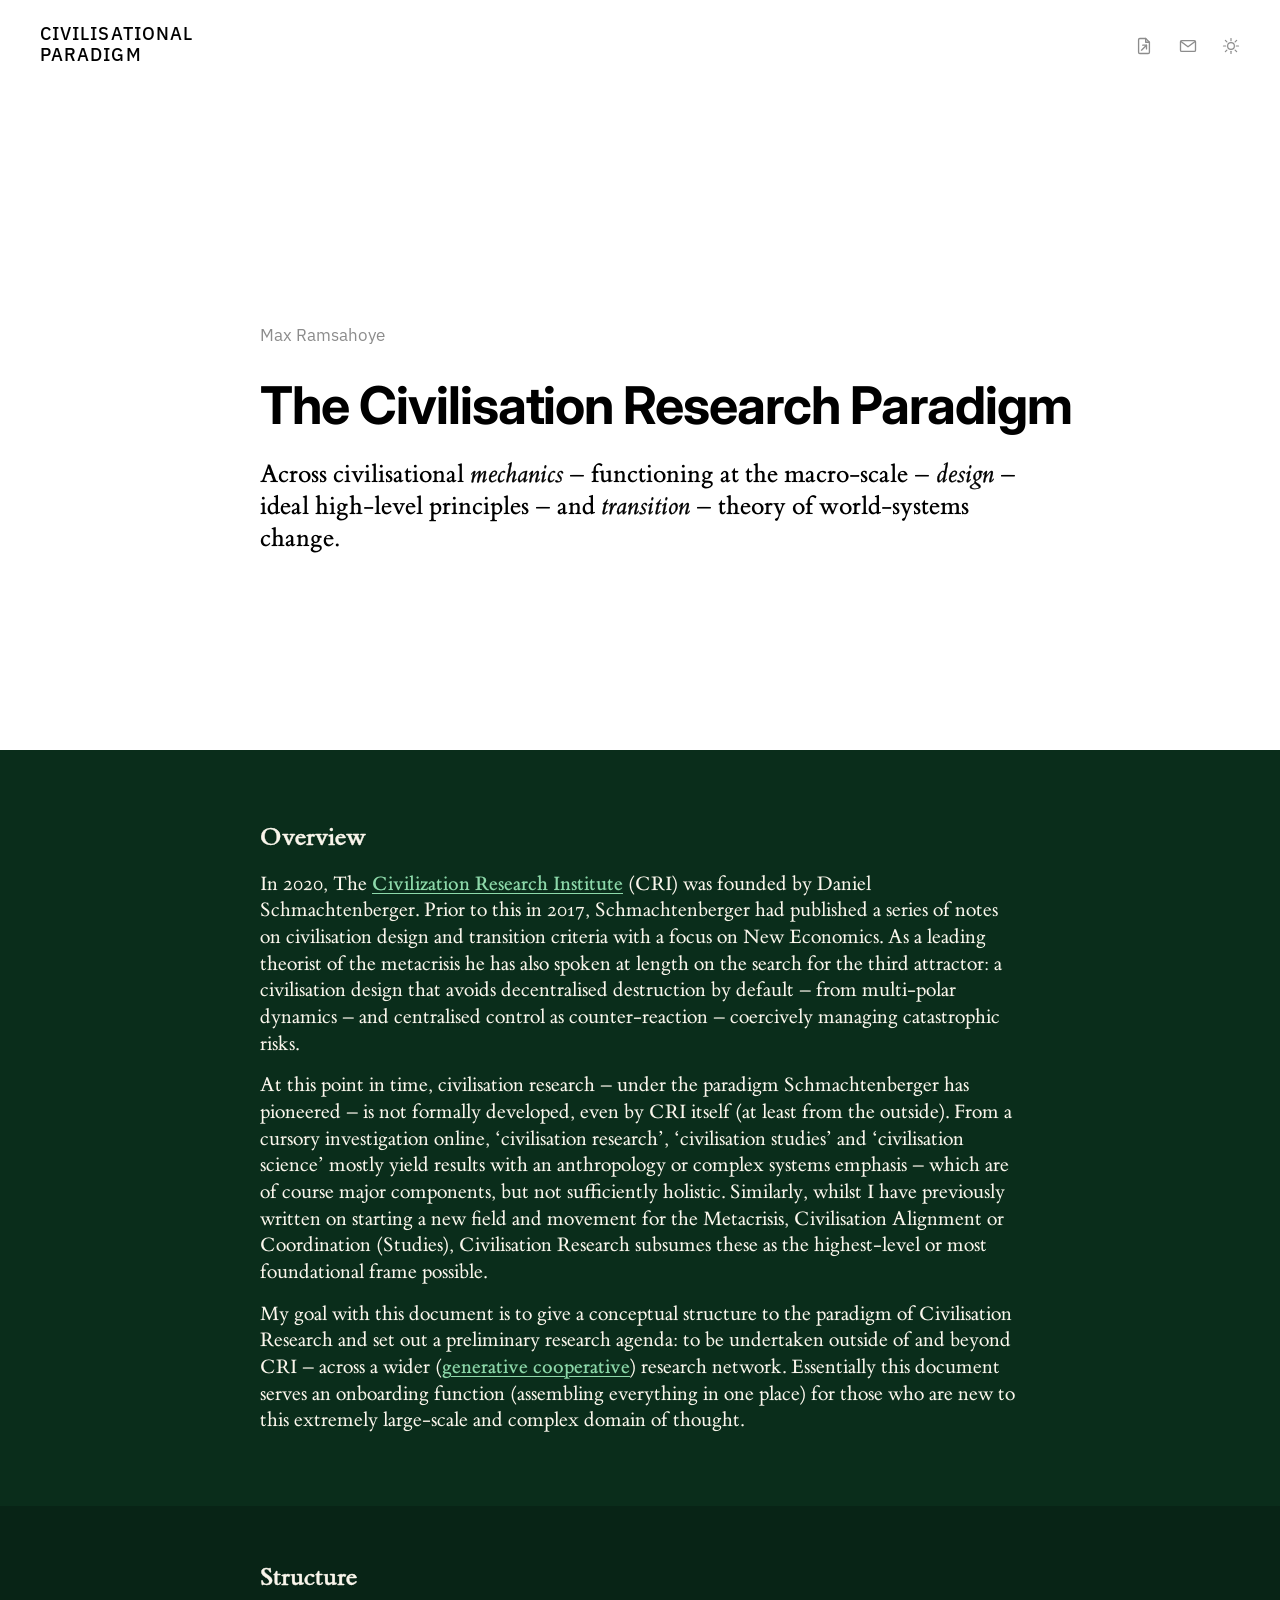
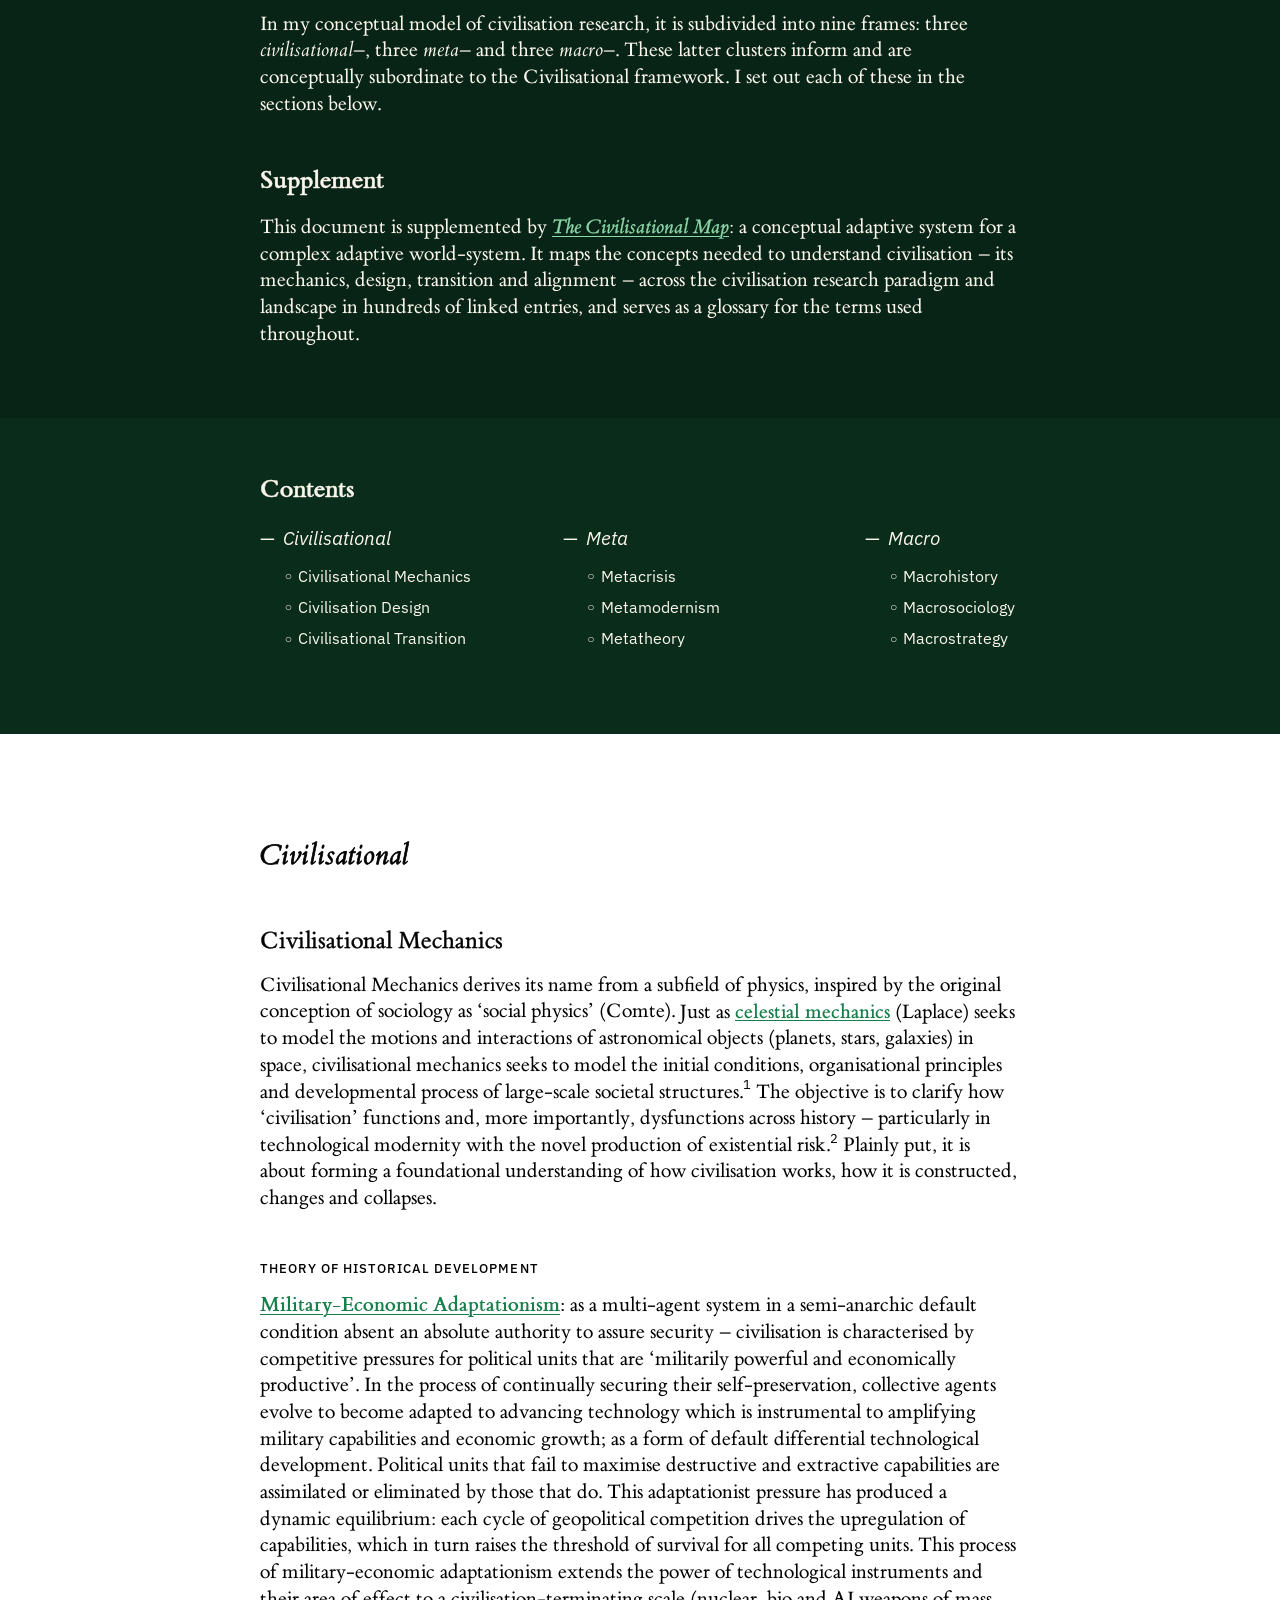
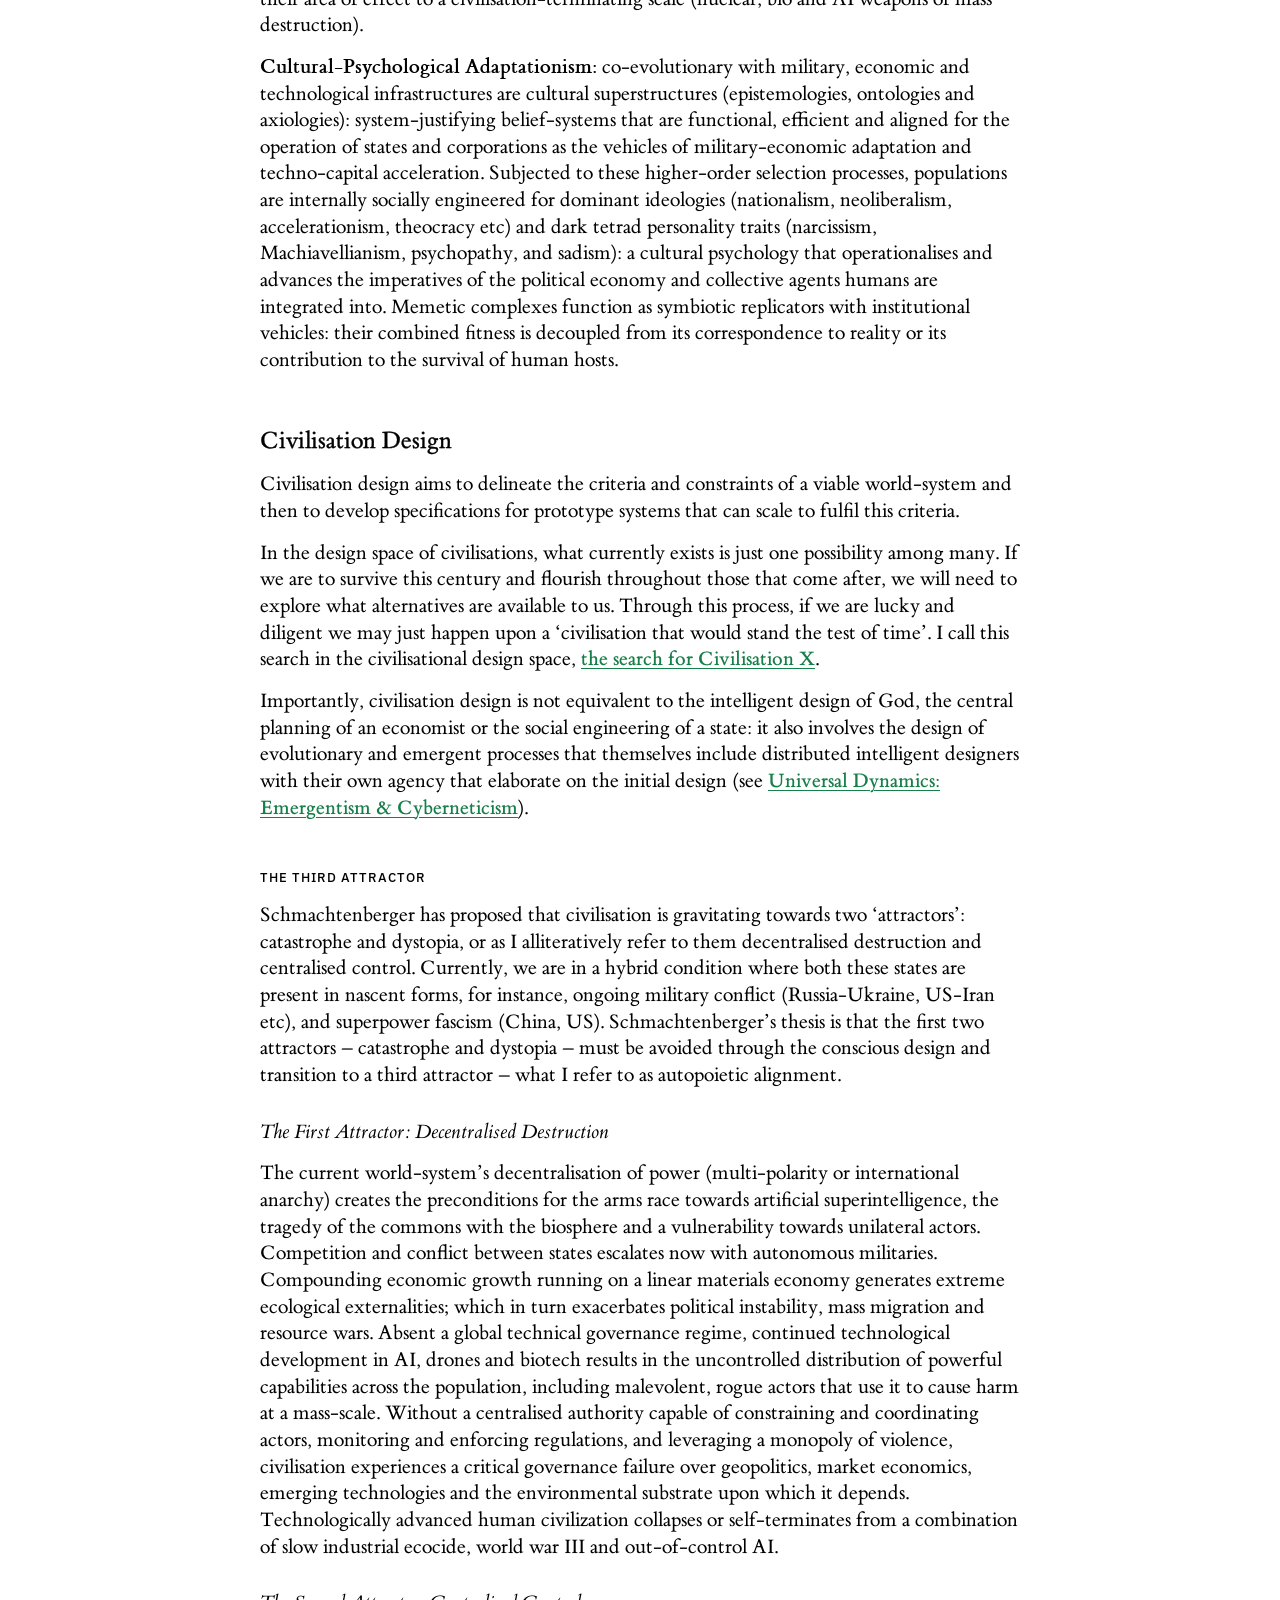
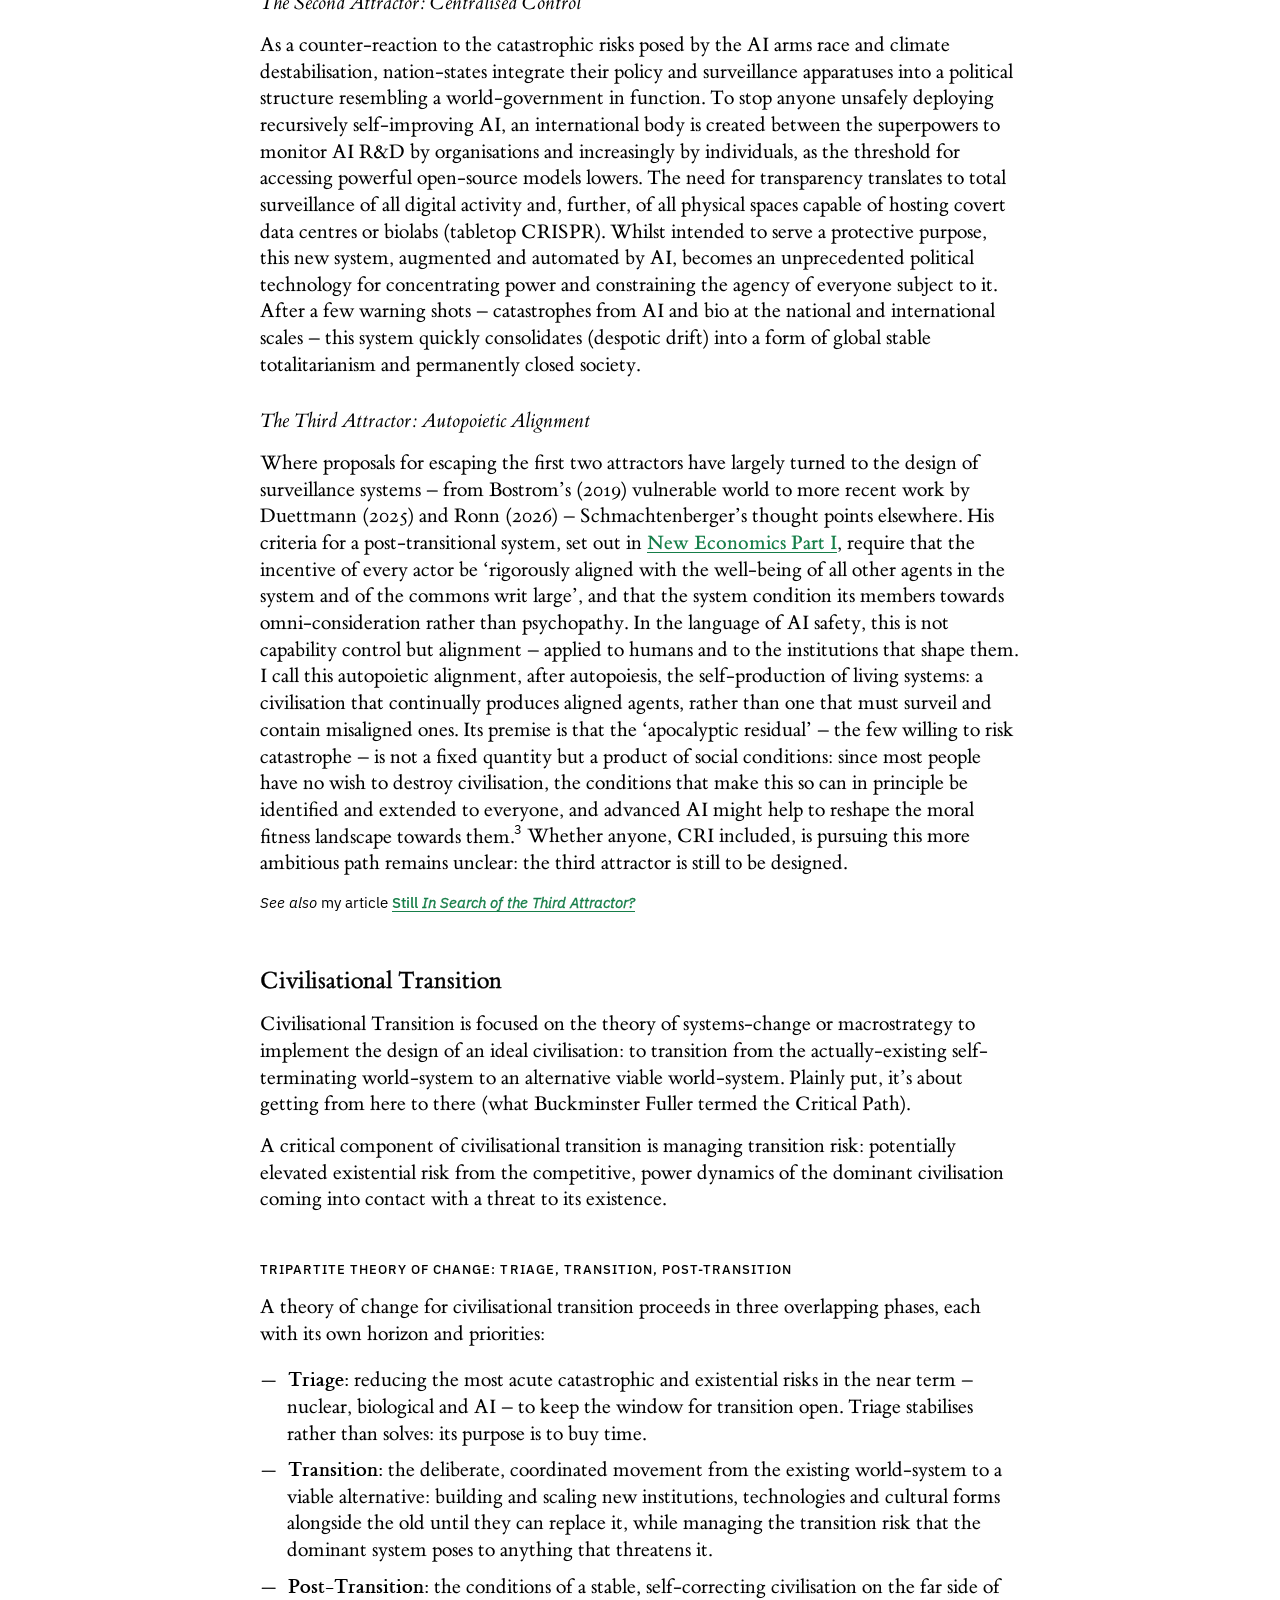
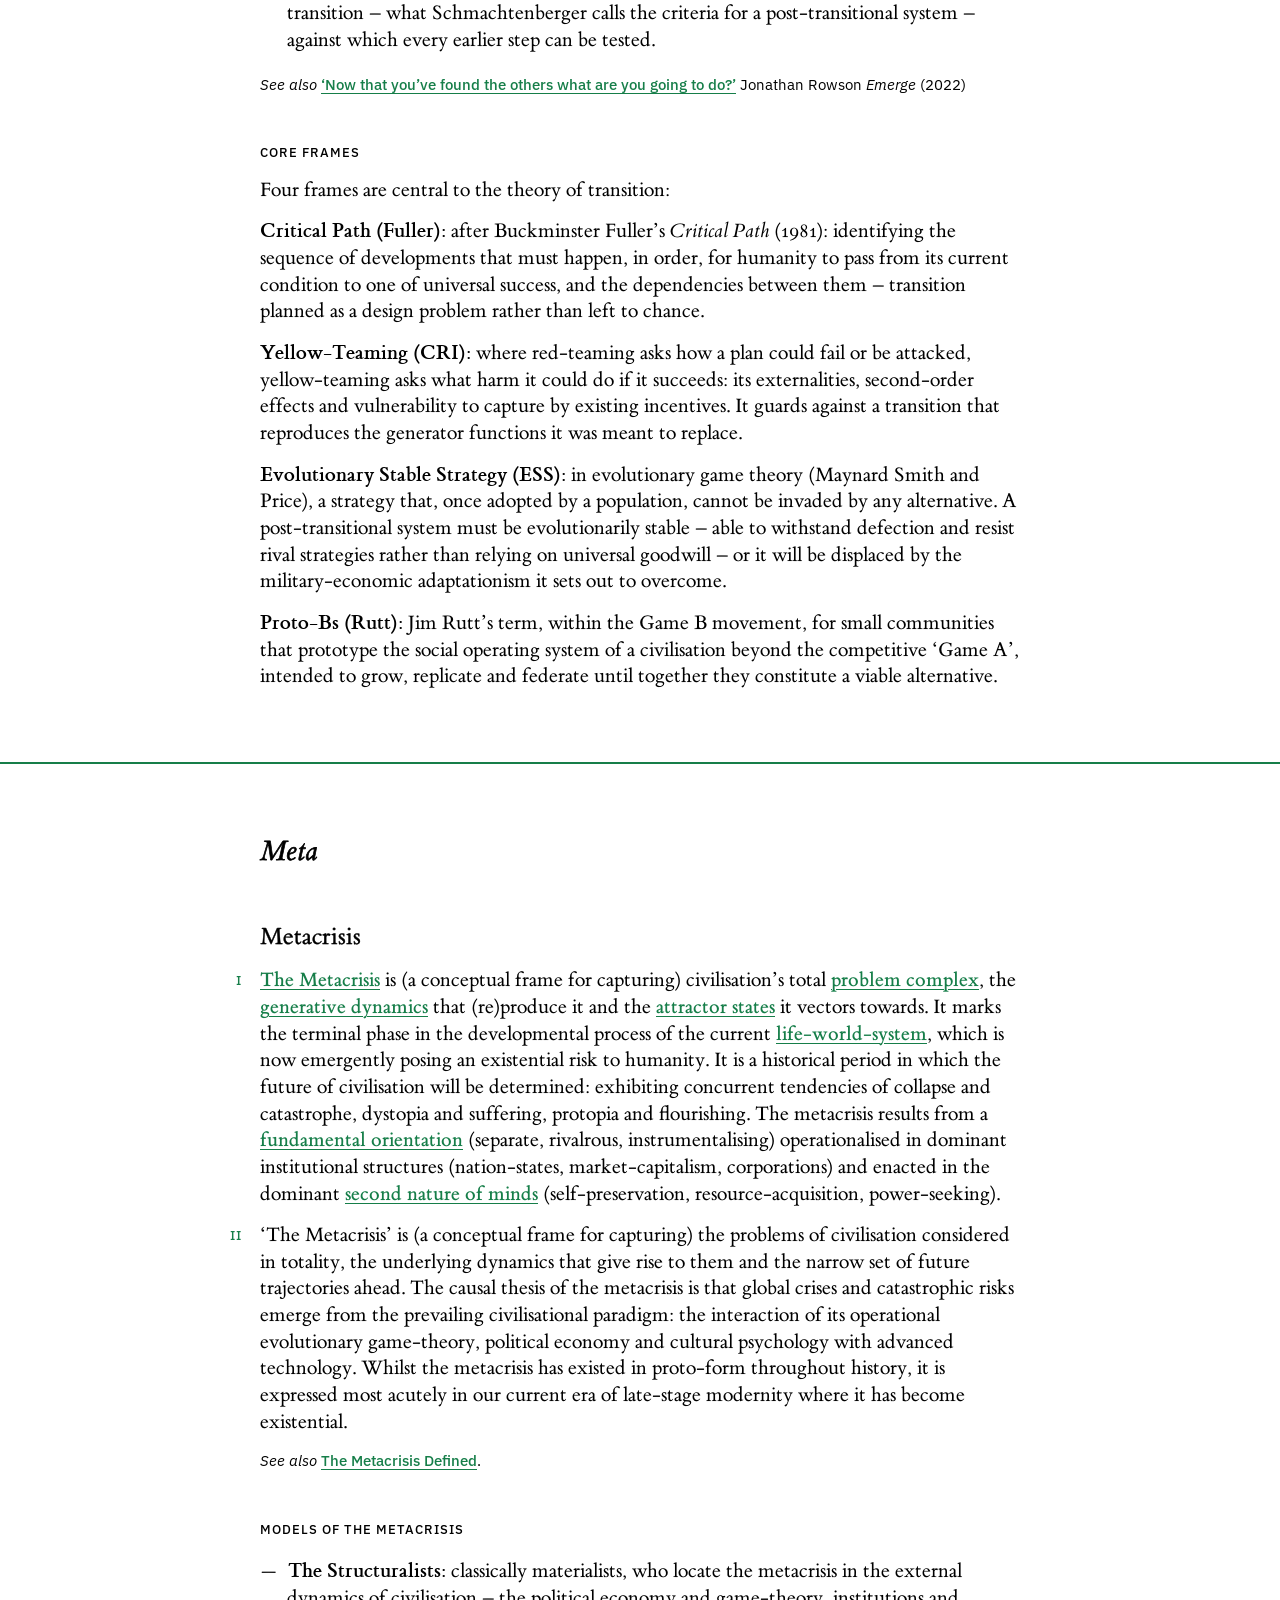
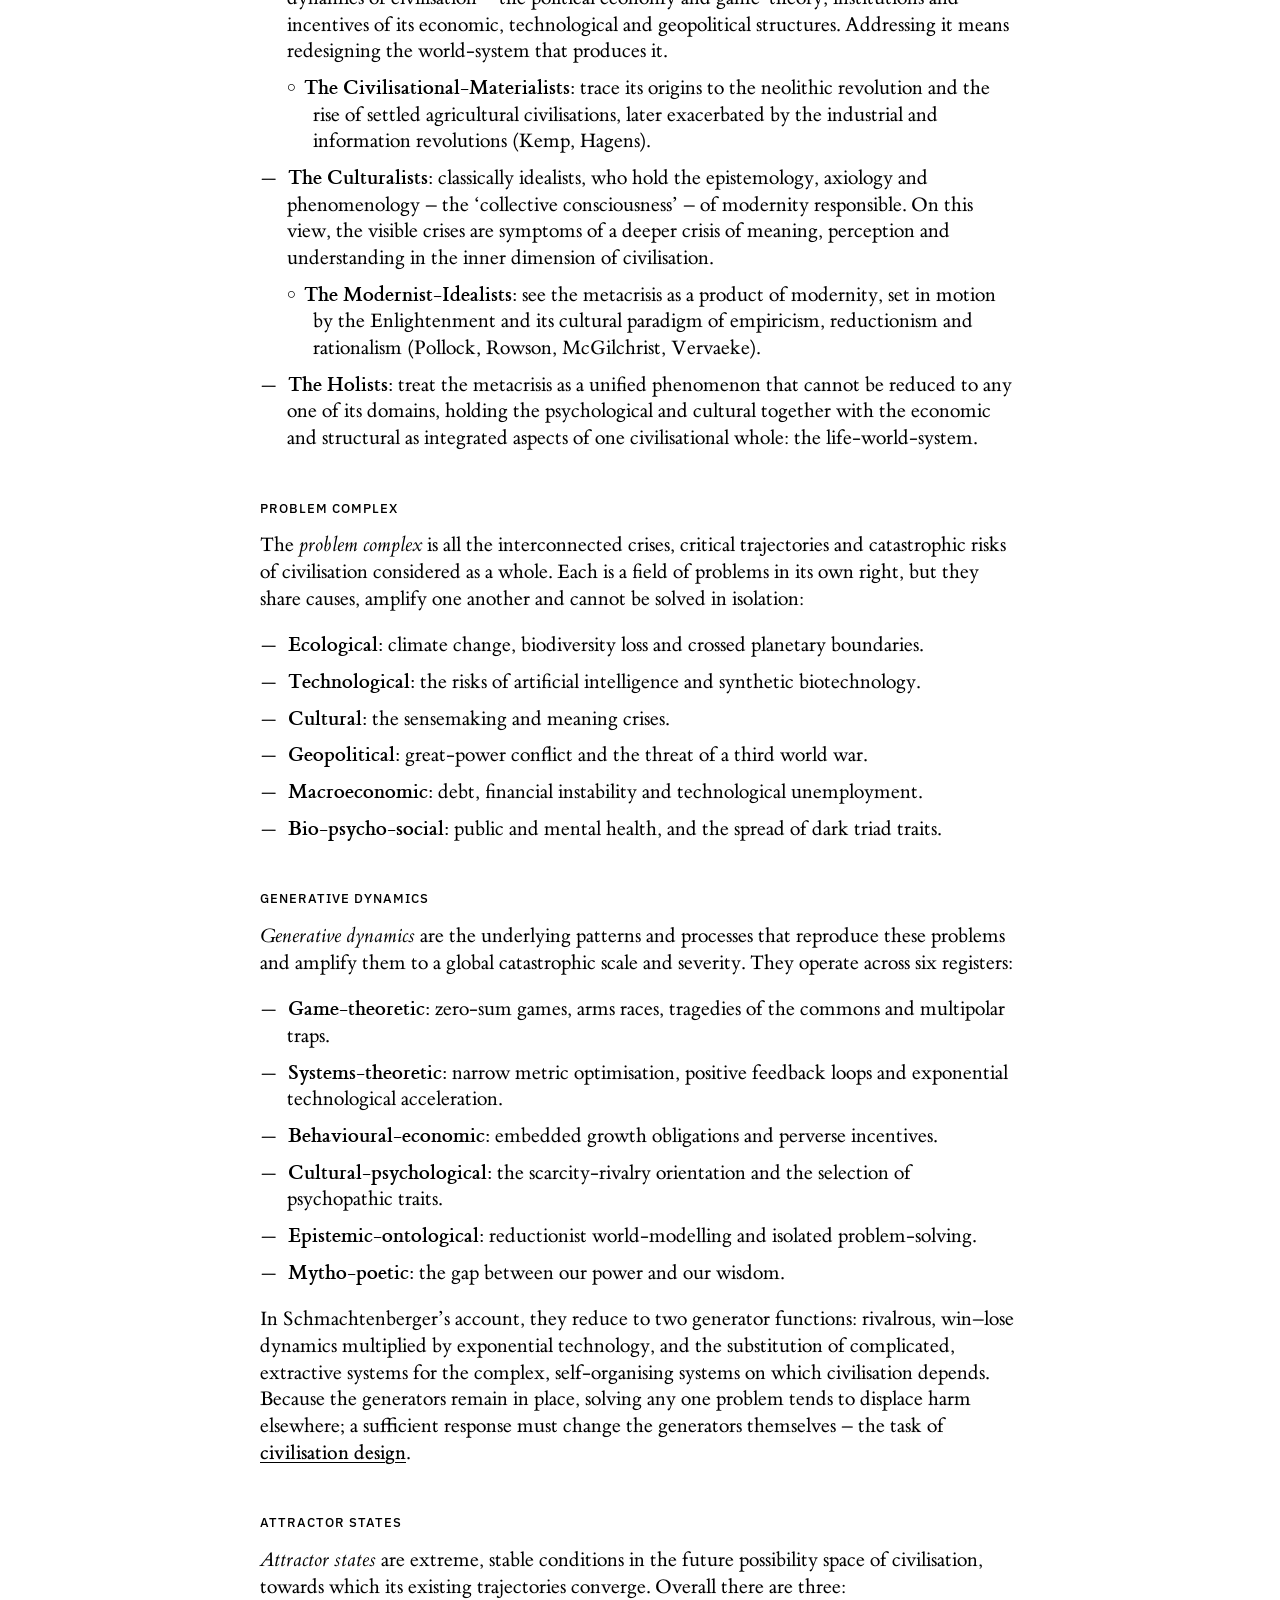
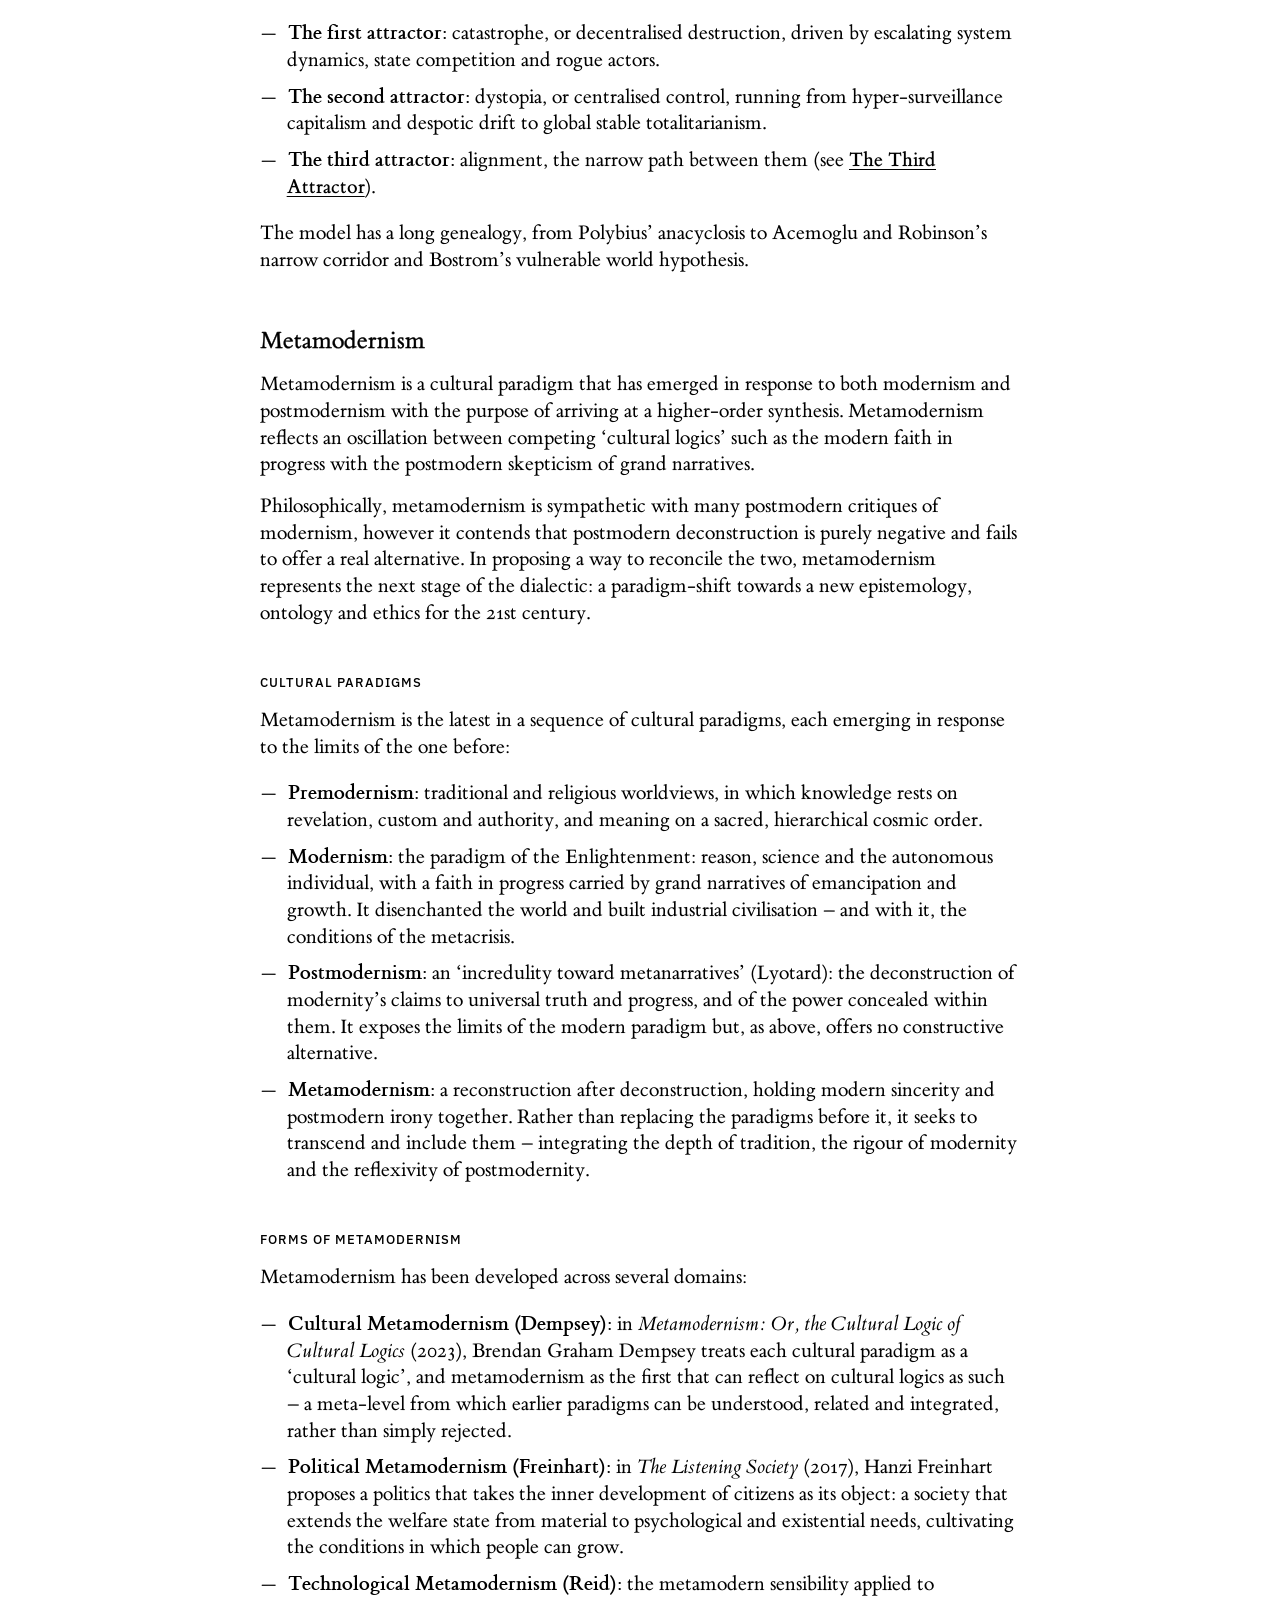
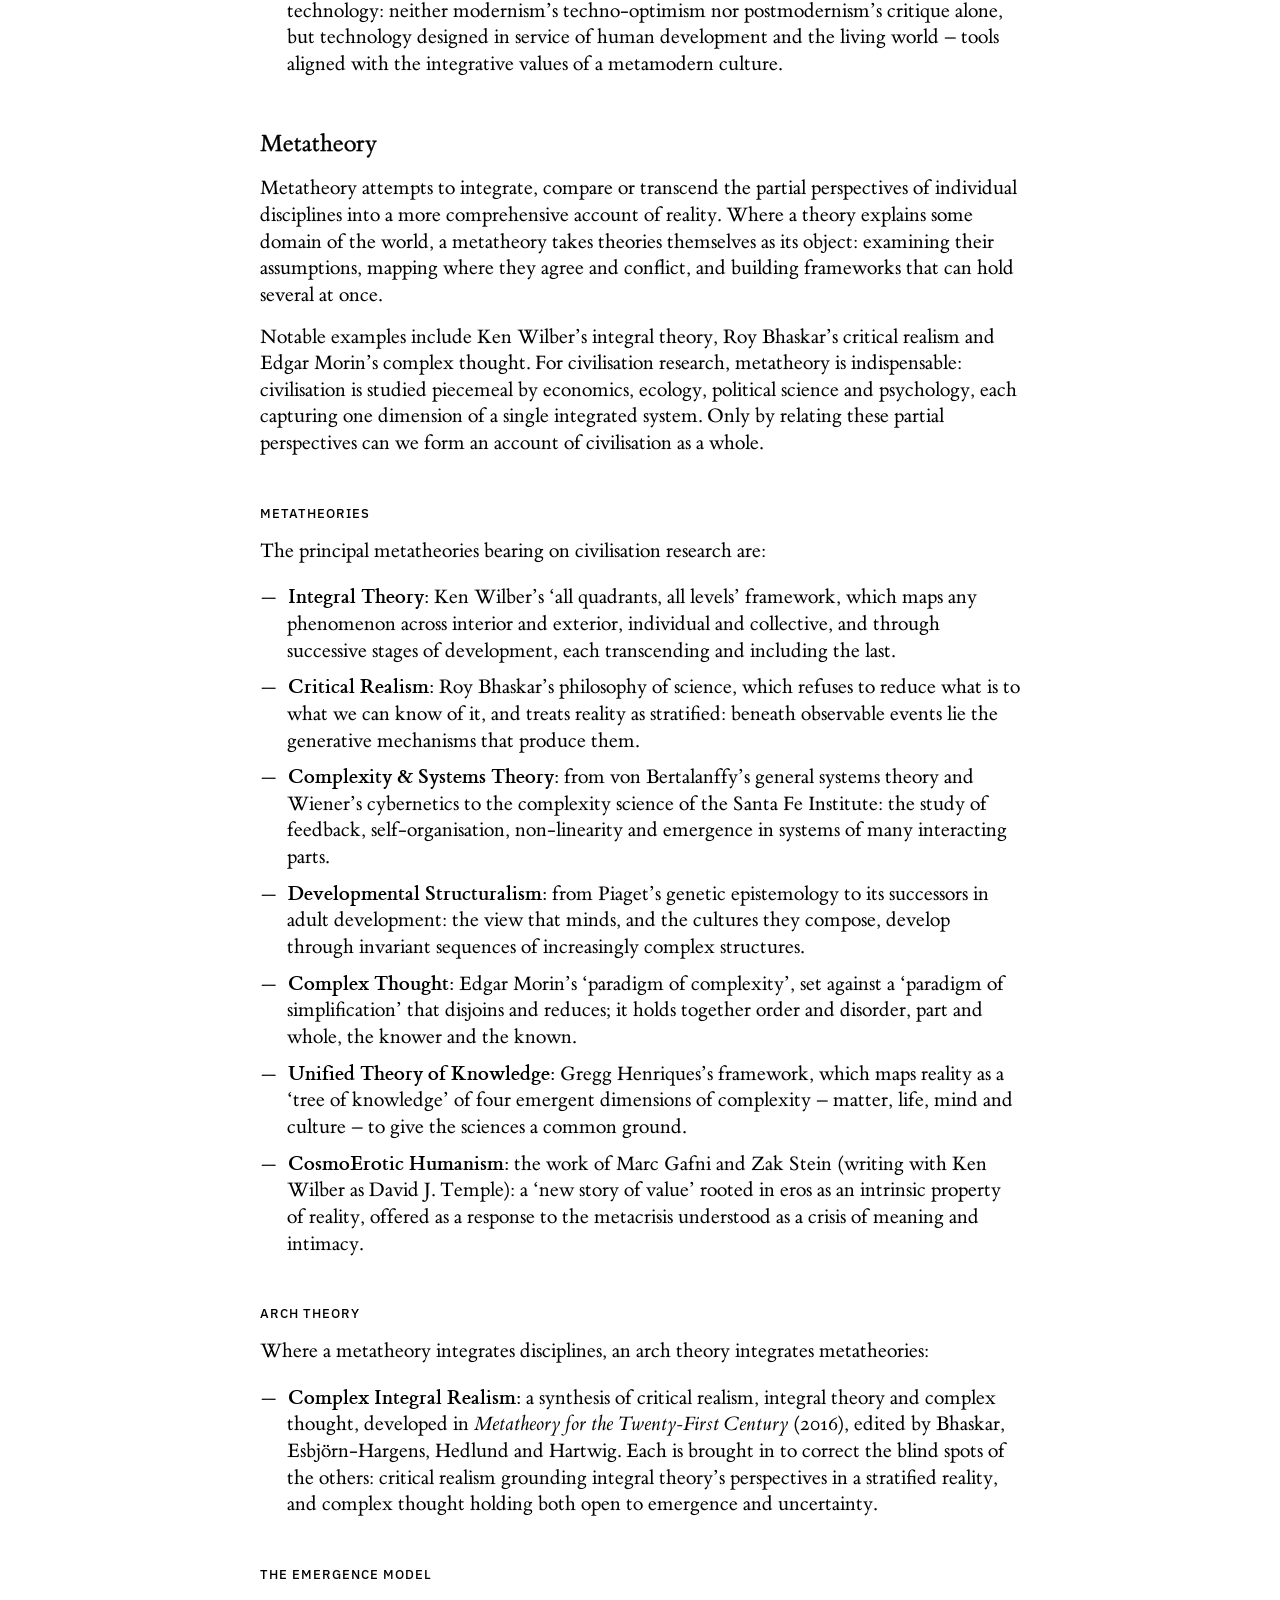
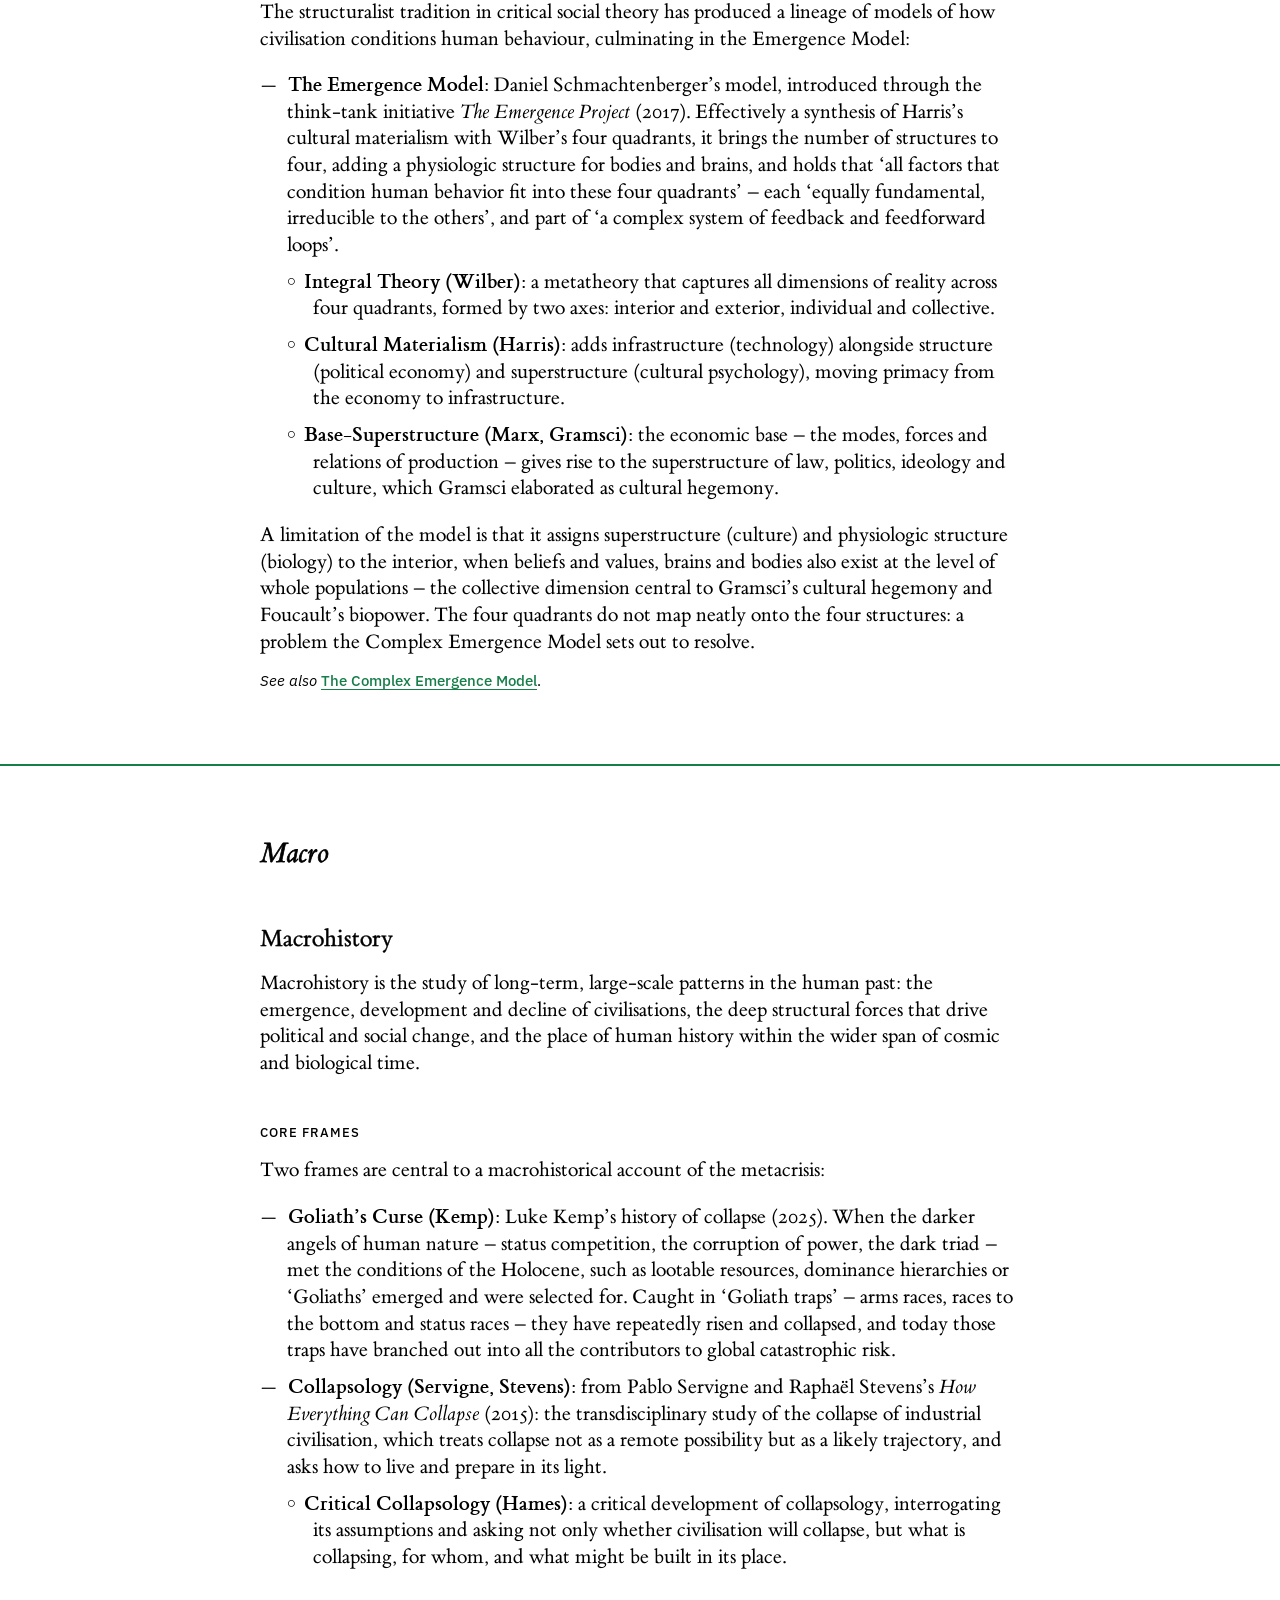
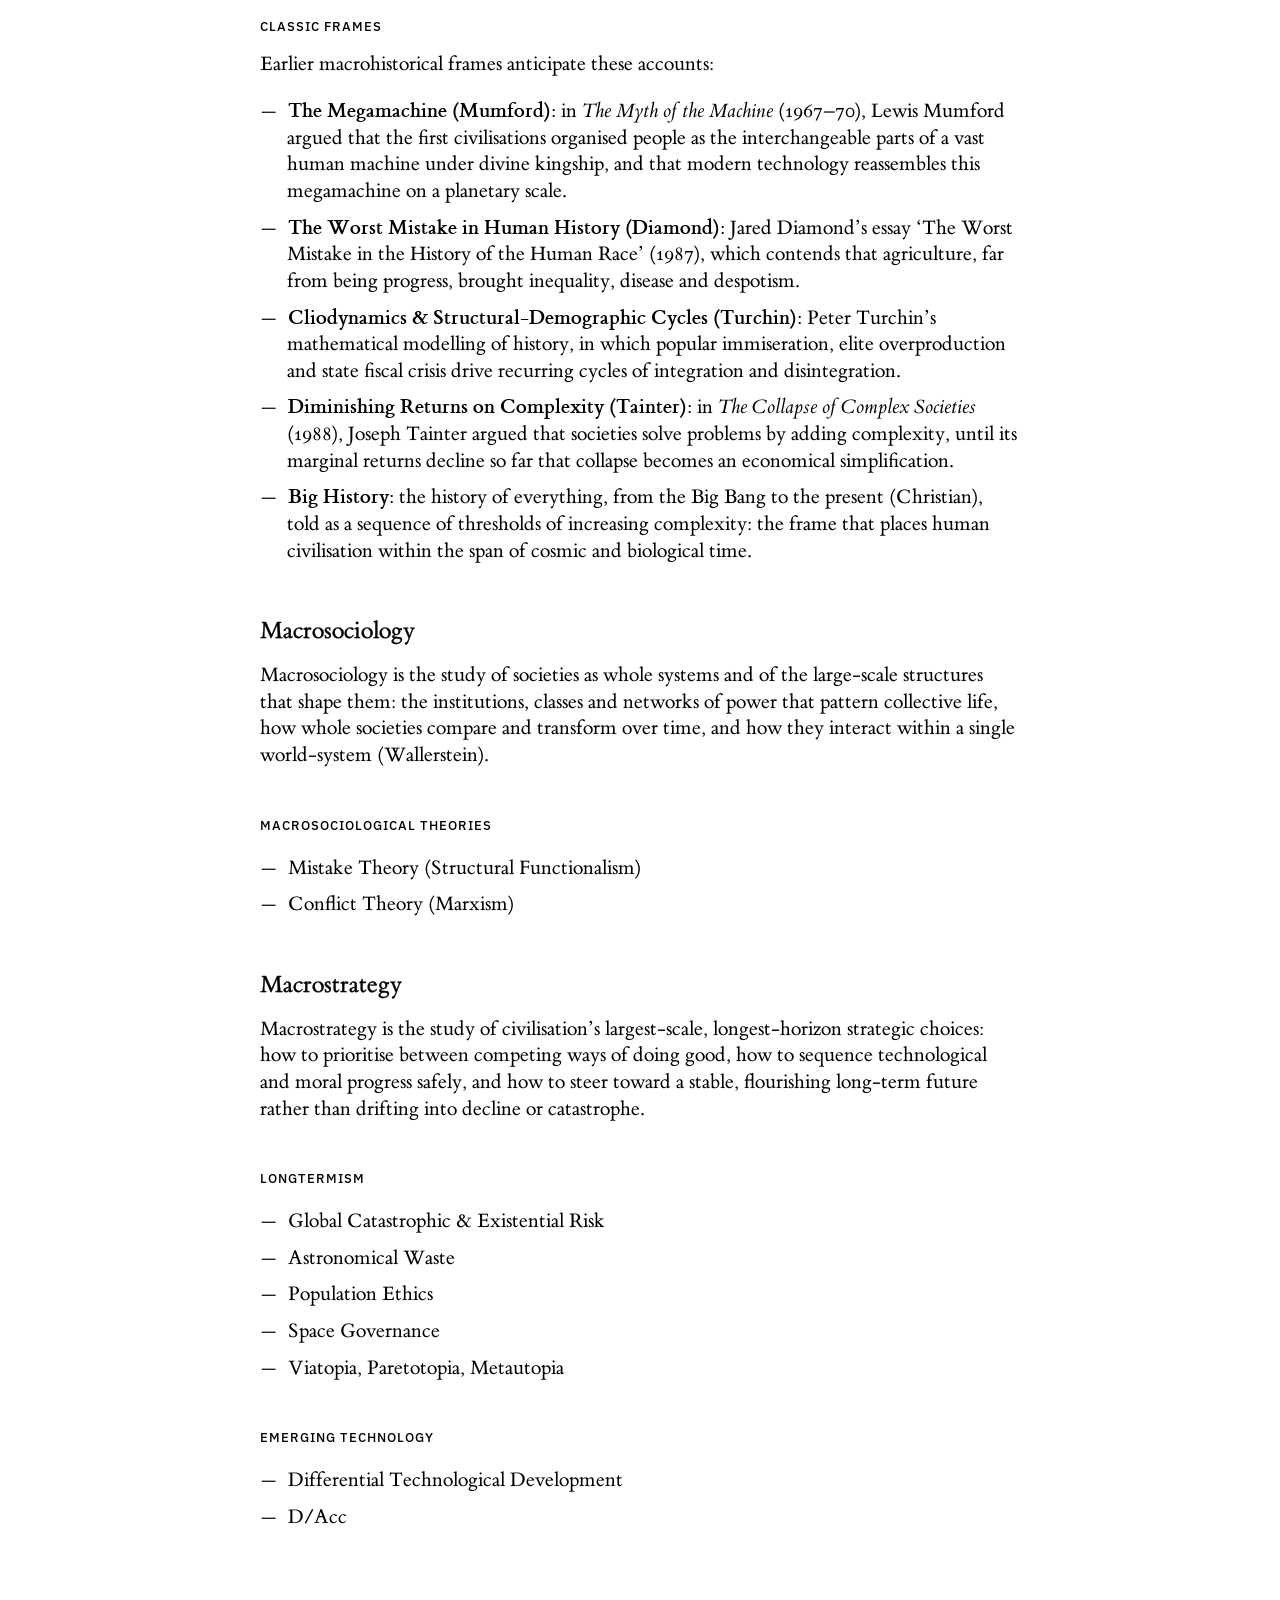
==== index.html @ 6e87dd0f "Write out the Macrohistory section The core frames (Kemp's Goliath's Curse; collapsology, and critic" ====
<!DOCTYPE html>
<html lang="en">
<head>
  <meta charset="UTF-8">
  <meta name="viewport" content="width=device-width, initial-scale=1.0">
  <link id="favicon-ico" rel="icon" href="favicon/favicon-light.ico?v=grid2" sizes="any">
  <link id="favicon-32" rel="icon" type="image/png" sizes="32x32" href="favicon/favicon-32-light.png?v=grid2">
  <link id="favicon-192" rel="icon" type="image/png" sizes="192x192" href="favicon/favicon-192-light.png?v=grid2">
  <link id="favicon-apple" rel="apple-touch-icon" href="favicon/apple-touch-icon-light.png?v=grid2">
  <script>
    (function () {
      try {
        if ('scrollRestoration' in history) {
          history.scrollRestoration = 'manual';
        }
        if (!location.hash) window.scrollTo(0, 0);
      } catch (e) {}
      try {
        var navEntry = performance.getEntriesByType && performance.getEntriesByType('navigation')[0];
        // arriving from another page of this site (its own folder: another site may share the address), or a refresh, or back/forward: fade in
        var fromSite = false;
        try { fromSite = !!document.referrer && (function (r, s) { return r.origin === s.origin && r.pathname.indexOf(s.pathname) === 0; })(new URL(document.referrer), new URL('./', location.href)); } catch (e) {}
        // browsers with cross-document view transitions crossfade between pages
        // themselves; the others fade out and in (and so does a refresh)
        var vt = 'CSSViewTransitionRule' in window;
        if (vt) document.documentElement.classList.add('vt');
        if ((fromSite || (navEntry && navEntry.type !== 'navigate')) && (!vt || (navEntry && navEntry.type === 'reload'))) document.documentElement.classList.add('page-entering');
      } catch (e) {}
      try {
        // no theme chosen yet: follow the system setting
        var sys = window.matchMedia && matchMedia('(prefers-color-scheme: dark)').matches ? 'dark' : 'light';
        var t = localStorage.getItem('crp.theme');
        // a theme chosen with t holds only until the system setting changes
        if (t && localStorage.getItem('crp.themeSystem') !== sys) { t = null; localStorage.removeItem('crp.theme'); }
        t = t || sys;
        if (t === 'dark') {
          document.documentElement.setAttribute('data-theme', t);
        }
        if (t === 'dark') {
          var suffix = 'dark';
          document.getElementById('favicon-ico').href = 'favicon/favicon-' + suffix + '.ico?v=grid2';
          document.getElementById('favicon-32').href = 'favicon/favicon-32-' + suffix + '.png?v=grid2';
          document.getElementById('favicon-192').href = 'favicon/favicon-192-' + suffix + '.png?v=grid2';
          document.getElementById('favicon-apple').href = 'favicon/apple-touch-icon-' + suffix + '.png?v=grid2';
        }
      } catch (e) {}
      try {
        if (localStorage.getItem('crp.blueLinks') !== 'off') document.documentElement.classList.add('colour');  // blue links (c): on by default
        // ET Bembo headings are the default; f switches to Inter and back
        if (localStorage.getItem('crp.headings') !== 'sans') document.documentElement.classList.add('serif-headings');
        // the band colour (b): midnight green by default, or sepia, midnight blue or black
        var band = localStorage.getItem('crp.bandColour') || 'green';
        if (band === 'purple') band = 'green';  // the default band was purple before it was green
        if (band === 'green' || band === 'midnight' || band === 'black') document.documentElement.classList.add('band-' + band);
        // design 2 is the default; d switches to design 1 and back
        if (localStorage.getItem('crp.design') !== '1') document.documentElement.classList.add('design-2');
        // the Overview's shaded band is the default; h switches to dividing lines
        if (localStorage.getItem('crp.overviewStyle') === 'lines') document.documentElement.classList.add('overview-lines');
      } catch (e) {}
    })();
  </script>
  <title>Civilisational Paradigm</title>
  <meta name="description" content="Across civilisational mechanics – functioning at the macro-scale – design – ideal high-level principles – and transition – theory of world-systems change.">
  <meta property="og:type" content="article">
  <meta property="og:site_name" content="Civilisational Paradigm">
  <meta property="og:title" content="The Civilisation Research Paradigm">
  <meta property="og:description" content="Across civilisational mechanics – functioning at the macro-scale – design – ideal high-level principles – and transition – theory of world-systems change.">
  <meta property="og:url" content="https://maxramsahoye.github.io/civilisationresearchparadigm/">
  <meta property="og:image" content="https://maxramsahoye.github.io/civilisationresearchparadigm/preview.png">
  <meta property="og:image:width" content="1200">
  <meta property="og:image:height" content="630">
  <meta property="og:image:alt" content="A three-by-three grid of green squares, its centre column darker: the site’s loading mark">
  <meta name="twitter:card" content="summary_large_image">
  <link rel="preconnect" href="https://fonts.googleapis.com">
  <link rel="preconnect" href="https://fonts.gstatic.com" crossorigin>
  <link href="https://fonts.googleapis.com/css2?family=IBM+Plex+Sans:ital,wght@0,400;0,500;0,600;0,700;1,400&family=Inter:ital,wght@0,400;0,500;0,600;0,700;1,500&display=swap" rel="stylesheet" media="print" onload="this.media='all'">
  <noscript><link href="https://fonts.googleapis.com/css2?family=IBM+Plex+Sans:ital,wght@0,400;0,500;0,600;0,700;1,400&family=Inter:ital,wght@0,400;0,500;0,600;0,700;1,500&display=swap" rel="stylesheet"></noscript>
  <style>
    @font-face {
      font-family: 'ET Bembo';
      src: url('fonts/ETBembo-RomanOSF.woff2') format('woff2');
      font-weight: 400;
      font-style: normal;
      font-display: swap;
    }

    @font-face {
      font-family: 'ET Bembo';
      src: url('fonts/ETBembo-SemiBoldOSF.woff2') format('woff2');
      font-weight: 600;
      font-style: normal;
      font-display: swap;
    }

    @font-face {
      font-family: 'ET Bembo';
      src: url('fonts/et-book-bold-line-figures.woff') format('woff');
      font-weight: 700;
      font-style: normal;
      font-display: swap;
    }

    @font-face {
      font-family: 'ET Bembo';
      src: url('fonts/ETBembo-DisplayItalic.woff2') format('woff2');
      font-weight: 400;
      font-style: italic;
      font-display: swap;
    }

    @font-face {
      font-family: 'ET Bembo Lining';
      src: url('fonts/ETBembo-RomanLF.woff2') format('woff2');
      font-weight: 400;
      font-style: normal;
      font-display: swap;
    }

    :root {
      /* the accent of the contents numbers, the progress ring and bar: the
         link green, as the dividing lines (green in the light theme, mint
         in the dark) */
      --mint: var(--link-blue);
      --frame-bg: var(--canvas-bg);
      --frame-ink: var(--canvas-ink);
      --frame-accent: var(--canvas-accent);
      --canvas-bg: #ffffff;
      --canvas-ink: #000000;
      --canvas-accent: #000000;
      --canvas-track-tint: rgba(0, 0, 0, 0.08);
      --muted: #8c8c8c;
      --link-blue: #1a3a9c;
      /* colours for the inverse Overview and footer, and the blue that reads on them */
      --inverse-bg: #fbf6ec;
      --inverse-ink: #000000;
      --inverse-link: #1d4fbf;
      /* no blue by default; c turns it on */
      --link: var(--canvas-ink);
      --selection-bg: rgba(186, 220, 240, 0.45);
      --note-highlight: #dbe9f3;
      --rule: #e4ddd3;
      --frame-margin: 0px;
      --header-margin: 100px;
      --serif: 'ET Bembo', Bembo, 'Times New Roman', Georgia, serif;
    }

    body.wide {
      --frame-margin: 0px;
    }

    html[data-theme="sepia"] {
      --canvas-bg: #fbf6ec;
      --canvas-ink: #000000;
      --canvas-accent: #000000;
      --canvas-track-tint: rgba(59, 47, 32, 0.12);
      --muted: #9a8a72;
      --link-blue: #1d4fbf;
      --inverse-bg: #3b2f20;
      --inverse-ink: #fbf6ec;
      --inverse-link: #a9c4f5;
      --selection-bg: rgba(214, 196, 160, 0.45);
      --note-highlight: #eae1cf;
      --rule: #e0d4b8;
    }

    html[data-theme="midnight"] {
      --canvas-bg: #0d1330;
      --canvas-ink: #e6ebf5;
      --canvas-accent: #e6ebf5;
      --canvas-track-tint: rgba(230, 235, 245, 0.15);
      --muted: #8a93ad;
      --link-blue: #8ab4f8;
      --inverse-bg: #e6ebf5;
      --inverse-ink: #0d1330;
      --inverse-link: #1d4fbf;
      --selection-bg: rgba(180, 205, 235, 0.35);
      --note-highlight: #2a3352;
      --rule: #232c4c;
    }

    html[data-theme="dark"] {
      --canvas-bg: #000000;
      --canvas-ink: #ffffff;
      --canvas-accent: #ffffff;
      --canvas-track-tint: rgba(255, 255, 255, 0.15);
      --selection-bg: rgba(148, 218, 183, 0.35);
      --note-highlight: #174b33;
      --rule: #133e26;
      --muted: #8c8c8c;
      --link-blue: #8dd9aa;
      /* the midnight green, as with the white theme's default band */
      --inverse-bg: #0a2d1b;
      --inverse-ink: #fbf6ec;
      --inverse-link: #8dd9aa;
    }

    /* b (white theme only) cycles the Overview and footer: midnight green
       (the default), light sepia (above), midnight blue, black */
    html.band-green:not([data-theme]) {
      /* links and highlights green, rather than blue */
      --link-blue: #167e49;
      --selection-bg: rgba(73, 190, 137, 0.3);
      --note-highlight: #d9efe4;
      --inverse-bg: #0a2d1b;
      --inverse-ink: #fbf6ec;
      --inverse-link: #8dd9aa;
    }

    html.band-midnight:not([data-theme]) {
      --inverse-bg: #0d1330;
      --inverse-ink: #fbf6ec;
      --inverse-link: #8ab4f8;
    }

    html.band-black:not([data-theme]) {
      --inverse-bg: #000000;
      --inverse-ink: #ffffff;
      --inverse-link: #8ab4f8;
    }

    /* c: colour — blue accent; links stay semi-bold */
    /* f: headings and subheadings in ET Bembo (the title stays as it is);
       a hairline stroke takes them past the font's heaviest cut */
    html.serif-headings .article-body h2,
    html.serif-headings .article-body h3 {
      font-family: var(--serif);
      font-weight: 700;
      letter-spacing: 0;
      -webkit-text-stroke: 0.4px currentColor;
    }

    html.serif-headings .article-body h2 {
      font-size: 1.45em;
    }

    /* an upright ampersand in italic headings (the italic one is a flourished "Et") */
    .amp {
      font-style: normal;
    }

    html.serif-headings .article-body :is(#overview, .in-band) h2 {
      font-size: 1.25em;
    }

    /* See also lines: in IBM Plex Sans, a little smaller than the text */
    .article-body p.see-also {
      font-family: 'IBM Plex Sans', sans-serif;
      font-size: 0.72em;
      line-height: 1.5;
    }

    .article-body p.see-also a {
      font-weight: 500;
    }

    /* numbered definitions (I, II): the numeral in the left margin, level
       with the first line; on narrow screens, at the start of the line */
    .article-body p.definition {
      position: relative;
    }

    .article-body p.definition::before {
      content: attr(data-num);
      position: absolute;
      top: 0.35em;
      right: calc(100% + 18px);
      font-family: 'IBM Plex Sans', sans-serif;
      font-size: 0.62em;
      font-weight: 500;
      letter-spacing: 0.08em;
      color: var(--mint);
    }

    @media (max-width: 700px) {
      .article-body p.definition::before {
        position: static;
        margin-right: 0.6em;
        vertical-align: 0.15em;
      }
    }

    /* quotations set in, with a rule down the left (as on MoMU) */
    .article-body blockquote {
      max-width: 760px;
      margin: 28px 0;
      padding-left: 28px;
      border-left: 2px solid currentColor;
    }

    .article-body blockquote p {
      margin: 0;
      font-size: 0.9em;
      line-height: 1.4;
    }

    /* headings within a frame: a small IBM Plex label (h4), and below it
       ET Bembo italic (h5) */
    .article-body h4 {
      margin: 48px 0 14px;
      font-family: 'IBM Plex Sans', sans-serif;
      font-size: 0.62em;
      font-weight: 500;
      letter-spacing: 0.08em;
      text-transform: uppercase;
      line-height: 1.4;
    }

    .article-body h5 {
      margin: 30px 0 8px;
      font-family: var(--serif);
      font-size: 1em;
      font-weight: 400;
      font-style: italic;
      line-height: 1.3;
    }

    .article-body :is(h4, h5)[id] {
      scroll-margin-top: 72px;
    }

    .article-body h4 + h5 {
      margin-top: 18px;
    }

    /* the top-level headings (Civilisational, Meta, Macro: the doc's h1s)
       in italic; ET Bembo has no bold italic, so its true italic takes on
       weight from a hairline stroke rather than a faked bold */
    .article-body > section:not(#overview):not(.in-band) > h2 {
      font-style: italic;
    }

    html.serif-headings .article-body > section:not(#overview):not(.in-band) > h2 {
      font-weight: 400;
      font-synthesis: none;
      -webkit-text-stroke: 0.7px currentColor;
    }

    html.serif-headings .article-body h3 {
      font-weight: 400;
      font-size: 1.2em;
      -webkit-text-stroke: 0.35px currentColor;
    }

    /* c: only links to other sites turn blue */
    html.colour a[href^="http"] {
      color: var(--link-blue);
    }

    html.colour :is(#overview, .in-band) a[href^="http"],
    html.colour .site-footer a[href^="http"] {
      color: var(--inverse-link);
    }

    /* links on the bands take the band's own text colour (links to other
       sites turn the band's blue with c, above) */
    :is(#overview, .in-band) a:not(.heading-link) {
      color: inherit;
    }

    /* the author's name stays in the text colour, at the top and in the footer */
    html.colour a.author-link,
    html.colour .site-footer a.author-link {
      color: inherit;
    }

    /* custom cursor: a small outlined dart; filled over things you can click */
    /* the same in every theme: white with a black line, solid black over links */
    :root {
      --cursor-arrow: url("data:image/svg+xml,%3Csvg xmlns='http://www.w3.org/2000/svg' width='18' height='18' viewBox='0 0 24 24'%3E%3Cpath d='M3 2.5 L21 11.2 L12.6 12.6 L10.2 21 Z' fill='%23fff' stroke='%23fff' stroke-width='3.2' stroke-linejoin='round'/%3E%3Cpath d='M3 2.5 L21 11.2 L12.6 12.6 L10.2 21 Z' fill='%23fff' stroke='%23000' stroke-width='1.4' stroke-linejoin='round'/%3E%3C/svg%3E") 2 2, auto;
      --cursor-link: url("data:image/svg+xml,%3Csvg xmlns='http://www.w3.org/2000/svg' width='18' height='18' viewBox='0 0 24 24'%3E%3Cpath d='M3 2.5 L21 11.2 L12.6 12.6 L10.2 21 Z' fill='%23fff' stroke='%23fff' stroke-width='3.2' stroke-linejoin='round'/%3E%3Cpath d='M3 2.5 L21 11.2 L12.6 12.6 L10.2 21 Z' fill='%23000' stroke='%23000' stroke-width='1.4' stroke-linejoin='round'/%3E%3C/svg%3E") 2 2, pointer;
    }

    html {
      cursor: var(--cursor-arrow);
    }

    a,
    button,
    a *,
    button * {
      cursor: var(--cursor-link) !important;
    }

    .page {
      position: relative;
      transition: background-color 0.25s ease;
    }

    /* a page with a downward arrow: first of the controls, downloads the
       article as a PDF */
    .pdf-btn {
      display: flex;
      color: var(--muted);
    }

    .pdf-btn:hover,
    .pdf-btn:focus-visible {
      color: var(--canvas-ink);
      outline: none;
    }

    .pdf-btn svg {
      width: 20px;
      height: 20px;
    }

    /* the arrow points out, to the PDF viewer, and moves that way on hover */
    .pdf-btn .arrow {
      transition: transform 0.25s ease;
    }

    .pdf-btn:hover .arrow,
    .pdf-btn:focus-visible .arrow {
      transform: translate(1px, -1px);
    }

    /* hamburger: left of the theme toggle, opens the Pages menu */
    .menu-btn {
      display: flex;
      color: var(--muted);
    }

    .menu-btn:hover,
    .menu-btn.key-hover {
      color: var(--canvas-ink);
    }

    .menu-btn svg {
      width: 20px;
      height: 20px;
    }

    /* envelope: left of the hamburger, copies the email address, with a
       note beneath it that says so */
    .email-btn {
      position: relative;
      display: flex;
      padding: 0;
      border: none;
      background: none;
      color: var(--muted);
      cursor: pointer;
    }

    .email-btn:hover,
    .email-btn:focus-visible {
      color: var(--canvas-ink);
      outline: none;
    }

    .email-btn svg {
      width: 20px;
      height: 20px;
    }

    /* on hover the envelope tilts into flight, trailing speed lines */
    .email-btn .icon-mail-send {
      display: none;
      overflow: visible;
    }

    .email-btn:hover .icon-mail,
    .email-btn:focus-visible .icon-mail,
    .email-btn.copied .icon-mail {
      display: none;
    }

    .email-btn:hover .icon-mail-send,
    .email-btn:focus-visible .icon-mail-send,
    .email-btn.copied .icon-mail-send {
      display: block;
    }

    .email-btn .speed {
      stroke-dasharray: 8;
      animation: mail-speed 0.35s ease-out both;
    }

    @keyframes mail-speed {
      from { stroke-dashoffset: -8; opacity: 0; }
      to { stroke-dashoffset: 0; opacity: 1; }
    }

    /* a note beneath each of the top-right controls on hover, naming it and
       its key */
    .left-controls > * {
      position: relative;
    }

    .ctl-note {
      position: absolute;
      top: calc(100% + 12px);
      right: 50%;
      transform: translate(50%, -4px);
      font-family: var(--sans, 'Inter', sans-serif);
      font-size: 12px;
      white-space: nowrap;
      color: var(--canvas-ink);
      opacity: 0;
      pointer-events: none;
      transition: opacity 0.25s ease, transform 0.25s ease;
    }

    .ctl-note kbd {
      margin-left: 4px;
      padding: 0 4px;
      border: 1px solid color-mix(in srgb, currentColor 35%, transparent);
      border-radius: 3px;
      font-family: inherit;
      font-size: 11px;
    }

    .left-controls > :hover .ctl-note,
    .left-controls > :focus-visible .ctl-note,
    .email-btn.copied .ctl-note {
      opacity: 1;
      transform: translate(50%, 0);
    }

    * {
      box-sizing: border-box;
    }

    ::selection {
      background: var(--selection-bg);
      color: var(--canvas-ink);
    }

    ::-moz-selection {
      background: var(--selection-bg);
      color: var(--canvas-ink);
    }

    .click-ripple {
      position: fixed;
      left: 0;
      top: 0;
      width: 16px;
      height: 16px;
      margin-left: -8px;
      margin-top: -8px;
      border-radius: 50%;
      border: 1.5px solid currentColor;
      pointer-events: none;
      z-index: 9999;
      opacity: 0.55;
      transform: scale(0.3);
      animation: click-ripple-anim 0.4s ease-out forwards;
    }

    @keyframes click-ripple-anim {
      to {
        transform: scale(4);
        opacity: 0;
      }
    }

    html {
      background: var(--frame-bg);
      scroll-behavior: smooth;
    }

    body {
      position: relative;
      margin: 0;
      min-height: 100vh;
      background: var(--frame-bg);
      padding: 90px var(--frame-margin) 0;
      font-family: var(--serif);
      color: var(--frame-ink);
      -webkit-font-smoothing: antialiased;
      transition: background-color 0.25s ease, opacity 0.2s cubic-bezier(0.45, 0, 0.55, 1);
    }

    /* page transitions: the page eases out, then the next one eases in */
    body.page-leaving {
      opacity: 0;
    }

    html.page-entering body {
      animation: page-in 0.25s cubic-bezier(0.25, 0.1, 0.25, 1) backwards;
    }

    /* where the browser crossfades between pages itself, the old page stays put
       while it leaves (its sounds still fade), so there is no blank flash */
    @view-transition {
      navigation: auto;
    }

    html.vt body.page-leaving:not(.reloading) {
      opacity: 1;
    }

    ::view-transition-old(root),
    ::view-transition-new(root) {
      animation-duration: 0.3s;
      animation-timing-function: cubic-bezier(0.45, 0, 0.55, 1);
    }

    @keyframes page-in {
      from { opacity: 0; }
    }

    /* loading screen: a centred ring that fills, then fades to reveal the page
       (the fallback; the stack below is the default) */
    .loader {
      position: fixed;
      inset: 0;
      z-index: 10000;
      display: flex;
      align-items: center;
      justify-content: center;
      background: var(--canvas-bg);
      transition: opacity 0.6s cubic-bezier(0.4, 0, 0.2, 1);
    }

    .loader.loader-done {
      opacity: 0;
      pointer-events: none;
    }

    .loader svg {
      width: 72px;
      height: 72px;
      transform: rotate(-90deg);
    }

    .loader circle {
      fill: none;
      stroke-width: 1.6;
    }

    .loader-track {
      stroke: var(--canvas-track-tint);
    }

    .loader-fill {
      stroke: var(--link);
    }

    .loader.loader-stacking > svg:not(.loader-grid) {
      display: none;
    }

    /* the default loading screen: the nine subframes of civilisation
       research as a three-by-three grid, a column for each cluster. Meta
       (left) arrives first, then Macro (right), then Civilisational (centre),
       which the other two inform; once the page is ready the grid turns the
       accent, the Civilisational column strongest */
    .loader svg.loader-grid {
      width: 84px;
      height: 84px;
      overflow: visible;
      transform: none;
      --t-side: color-mix(in srgb, var(--canvas-ink) 16%, var(--canvas-bg));
      --t-core: color-mix(in srgb, var(--canvas-ink) 42%, var(--canvas-bg));
    }

    .loader-grid rect {
      fill: var(--t-side);
      transform-box: fill-box;
      transform-origin: center;
      opacity: 0;
      transition: fill 0.45s ease var(--turn, 0ms);
      animation: loader-tile-in var(--dur) cubic-bezier(0.22, 1, 0.36, 1) var(--delay) forwards;
    }

    .loader-grid rect.core {
      fill: var(--t-core);
    }

    .loader.loader-complete .loader-grid {
      --t-side: color-mix(in srgb, var(--link-blue) 50%, var(--canvas-bg));
      --t-core: var(--link-blue);
    }

    /* still waiting for the page once the grid is built: a slow wave runs
       across it, column by column */
    .loader-grid.loader-waiting rect {
      opacity: 1;
      animation: loader-tile-wave 1.5s ease-in-out var(--wave) infinite;
    }

    @keyframes loader-tile-in {
      from { opacity: 0; transform: translateY(-10px) scale(0.6); }
      to { opacity: 1; transform: none; }
    }

    @keyframes loader-tile-wave {
      0%, 100% { opacity: 1; }
      50% { opacity: 0.45; }
    }

    /* after the loading screen: the top section fades in, line by line */
    html.hero-wait .frame-header,
    html.hero-wait .top-nav,
    html.hero-wait .left-controls,
    html.hero-wait .article-header .article-author,
    html.hero-wait .article-header .title-line,
    html.hero-wait .article-header .article-subtitle,
    html.hero-wait .article-header > .next-screen {
      opacity: 0;
    }

    html.hero-in .frame-header,
    html.hero-in .top-nav,
    html.hero-in .left-controls,
    html.hero-in .article-header > .next-screen {
      animation: hero-fade 1.2s ease-out backwards;
    }

    html.hero-in .article-header .article-author,
    html.hero-in .article-header .title-line,
    html.hero-in .article-header .article-subtitle {
      animation: hero-rise 1.2s cubic-bezier(0.22, 0.61, 0.36, 1) backwards;
    }

    html.hero-in .article-header .article-author { animation-delay: 0.25s; }
    html.hero-in .article-header .title-line:nth-child(1) { animation-delay: 0.4s; }
    html.hero-in .article-header .title-line:nth-child(2) { animation-delay: 0.52s; }
    html.hero-in .article-header .title-line:nth-child(3) { animation-delay: 0.64s; }
    html.hero-in .article-header .article-subtitle { animation-delay: 0.85s; }
    html.hero-in .frame-header,
    html.hero-in .top-nav,
    html.hero-in .left-controls { animation-delay: 1s; }
    html.hero-in .article-header > .next-screen { animation-delay: 1.3s; }

    @keyframes hero-fade {
      from { opacity: 0; }
    }

    @keyframes hero-rise {
      from { opacity: 0; transform: translateY(10px); }
    }

    @media (prefers-reduced-motion: reduce) {
      html.hero-in .article-header .article-author,
      html.hero-in .article-header .title-line,
      html.hero-in .article-header .article-subtitle {
        animation-name: hero-fade;
      }
    }

    body.loading-active {
      overflow: hidden;
    }

    .page {
      background: var(--canvas-bg);
      color: var(--canvas-ink);
      min-height: calc(100vh - 90px);
    }

    .frame-header {
      position: absolute;
      top: 0;
      left: 0;
      right: 0;
      height: 90px;
      display: flex;
      align-items: flex-start;
      justify-content: flex-end;
      padding: 50px var(--header-margin) 0 0;
    }

    .site-title {
      position: absolute;
      top: 24px;
      /* top-left corner, mirroring the theme toggle in the top right */
      left: 40px;
      font-family: 'IBM Plex Sans', sans-serif;
      font-size: 18px;
      line-height: 1.15;
      text-transform: uppercase;
      letter-spacing: 0.06em;
      color: var(--frame-ink);
      text-decoration: none;
      font-weight: 500;
      white-space: nowrap;
    }

    .site-title:hover {
      color: var(--frame-accent);
    }

    .left-controls {
      position: absolute;
      top: 36px;
      /* in line with the progress ring and scroll-to-top button */
      right: 40px;
      z-index: 50;
      display: flex;
      align-items: center;
      gap: 24px;
    }

    .theme-toggle {
      display: flex;
      align-items: center;
      justify-content: center;
      background: none;
      border: none;
      padding: 0;
      cursor: pointer;
      color: var(--muted);
    }

    .theme-toggle:hover,
    .theme-toggle.key-hover {
      color: var(--canvas-ink);
    }

    .theme-toggle svg {
      width: 18px;
      height: 18px;
    }

    /* one icon per theme: sun (light), sun and cloud (sepia),
       moon and star (midnight), moon (dark) */
    .theme-toggle svg {
      display: none;
    }

    .theme-toggle .icon-sun,
    html[data-theme="sepia"] .theme-toggle .icon-sun-cloud,
    html[data-theme="midnight"] .theme-toggle .icon-moon-star,
    html[data-theme="dark"] .theme-toggle .icon-moon {
      display: block;
    }

    html[data-theme] .theme-toggle .icon-sun {
      display: none;
    }

    /* the cloud hides the part of the sun behind it */
    .theme-toggle .cloud {
      fill: var(--frame-bg);
    }

    html {
      scrollbar-width: none;
    }

    html::-webkit-scrollbar {
      display: none;
    }

    /* the progress bar down the right-hand edge, in the mint accent (as in
       the PDF viewer); wider to the touch than it looks */
    .pv-progress {
      position: fixed;
      top: 0;
      right: 0;
      bottom: 0;
      width: 18px;
      z-index: 9000;
      cursor: pointer;
      touch-action: none;
      /* only over the article's canvas: not the top section, the bands
         or the footer */
      opacity: 0;
      visibility: hidden;
      transition: opacity 0.4s ease, visibility 0s linear 0.4s;
    }

    .pv-progress.pv-shown {
      opacity: 1;
      visibility: visible;
      transition: opacity 0.4s ease, visibility 0s;
    }

    .pv-progress::before,
    .pv-progress-fill {
      content: '';
      position: absolute;
      top: 0;
      right: 0;
      bottom: 0;
      width: 6px;
      transition: width 0.15s ease;
    }

    .pv-progress::before {
      background: color-mix(in srgb, var(--mint) 22%, transparent);
    }

    .pv-progress-fill {
      background: var(--mint);
      transform: scaleY(0);
      transform-origin: top;
    }

    .pv-progress:hover::before,
    .pv-progress:hover .pv-progress-fill,
    .pv-progress.pv-dragging::before,
    .pv-progress.pv-dragging .pv-progress-fill {
      width: 10px;
    }

    .progress-ring {
      position: fixed;
      /* vertically centred on the theme toggle */
      top: 31px;
      left: calc(var(--frame-margin) + 40px);
      width: 28px;
      height: 28px;
      transform: rotate(-90deg);
      z-index: 40;
      opacity: 0;
      pointer-events: none;
      transition: opacity 0.6s ease;
    }

    .progress-ring circle {
      fill: none;
      stroke-width: 2.5;
    }

    .progress-ring-track {
      stroke: var(--canvas-track-tint);
    }

    .progress-ring-fill {
      stroke: var(--mint);
    }

    body.past-overview .progress-ring {
      opacity: 1;
    }

    /* full by the time the footer arrives, then gone */
    body.past-overview.footer-in-view .progress-ring {
      opacity: 0;
    }

    @media (max-width: 960px) {
      .progress-ring {
        left: 24px;
      }
    }

    @media (max-width: 600px) {
      .progress-ring {
        top: 22px;
      }
    }

    /* on the canvas (past the Overview, as the ring): the site's name in the
       top right corner, mirroring the title in the top left at the top of
       the page; it takes you back to the top */
    .canvas-title {
      position: fixed;
      top: 24px;
      right: calc(var(--frame-margin) + 40px);
      z-index: 40;
      font-family: 'IBM Plex Sans', sans-serif;
      font-size: 18px;
      line-height: 1.15;
      font-weight: 500;
      text-transform: uppercase;
      letter-spacing: 0.06em;
      text-align: right;
      white-space: nowrap;
      color: var(--frame-ink);
      text-decoration: none;
      opacity: 0;
      visibility: hidden;
      transition: opacity 0.6s ease, visibility 0s linear 0.6s, color 0.2s ease;
    }

    .canvas-title:hover {
      color: var(--frame-accent);
    }

    body.past-overview:not(.footer-in-view) .canvas-title {
      opacity: 1;
      visibility: visible;
      transition: opacity 0.6s ease, color 0.2s ease;
    }

    @media (max-width: 960px) {
      .canvas-title {
        top: 24px;
        right: 24px;
      }
    }

    @media (max-width: 600px) {
      .canvas-title {
        top: 19px;
        font-size: 15px;
      }
    }

    /* phones, tablets and narrower windows: the text runs too close to the
       edges for the corner name and the progress ring, which would sit over
       it, so they are not shown (as on MoMU) */
    @media (max-width: 1079px) {
      .canvas-title,
      .progress-ring {
        display: none;
      }
    }

    .scroll-top-btn {
      position: fixed;
      bottom: 30px;
      right: calc(var(--frame-margin) + 37px);
      width: 34px;
      height: 34px;
      display: flex;
      align-items: center;
      justify-content: center;
      background: none;
      border: none;
      padding: 0;
      cursor: pointer;
      opacity: 0;
      pointer-events: none;
      transition: opacity 0.3s ease, right 0.6s ease;
      z-index: 42;
      color: var(--canvas-accent);
    }

    .scroll-top-btn.visible {
      opacity: 1;
      pointer-events: auto;
    }

    .scroll-top-btn:hover,
    .scroll-top-btn.key-hover {
      color: var(--canvas-ink);
    }

    .scroll-top-btn {
      color: var(--canvas-ink);
    }

    /* same diameter as the progress ring; the button keeps a 34px hit area */
    .scroll-top-btn svg {
      width: 32px;
      height: 32px;
    }

    .layout-grid {
      display: grid;
      grid-template-columns: 300px minmax(0, 760px) 300px;
      column-gap: 90px;
      align-items: start;
      justify-content: center;
      max-width: 1540px;
      margin: 0 auto;
      padding: 0 0 40px;
    }

    /* fixed at the middle left, in the empty column left of the text;
       it appears once the Overview has been read, fades after 2 seconds, and
       comes back while the pointer is in that column */
    .toc {
      position: fixed;
      top: 50%;
      transform: translateY(-50%);
      left: 40px;
      z-index: 45;
      width: clamp(180px, 50vw - 460px, 280px);
      opacity: 0;
      visibility: hidden;
      transition: opacity 0.5s ease, visibility 0s linear 0.5s;
    }

    body.toc-open .toc {
      opacity: 1;
      visibility: visible;
      transition: opacity 0.3s ease, visibility 0s;
    }

    /* too little room beside the text for it on narrower windows */
    @media (max-width: 1279px) {
      .toc {
        display: none;
      }
    }

    .toc-label {
      font-family: 'Inter', sans-serif;
      font-size: 16px;
      letter-spacing: -0.01em;
      font-weight: 500;
      color: var(--canvas-accent);
      margin: 0 0 14px;
    }

    .toc ol {
      list-style: none;
      margin: 0;
      padding: 0;
      counter-reset: toc-counter;
    }

    .toc li {
      font-family: 'Inter', sans-serif;
      counter-increment: toc-counter;
      margin-bottom: 7px;
      font-size: 14px;
      line-height: 1.35;
    }

    .toc li::before {
      content: counter(toc-counter) '. ';
      color: var(--mint);
    }

    .toc a {
      color: var(--canvas-ink);
      text-decoration: none;
      border-bottom: 1px solid transparent;
    }

    .toc-upcoming,
    .toc .toc-upcoming::before {
      color: var(--muted);
    }

    .visually-hidden {
      position: absolute;
      width: 1px;
      height: 1px;
      overflow: hidden;
      clip: rect(0 0 0 0);
      white-space: nowrap;
    }

    .toc a:hover {
      border-bottom-color: var(--canvas-ink);
    }

    .main-area {
      grid-column: 2;
    }

    /* first screen: author, title and subtitle centred vertically below the
       site header, left-aligned in the article column */
    .article-header {
      max-width: 760px;
      margin: 0 auto;
      padding: 40px 0;
      min-height: calc(100vh - 90px);
      min-height: calc(100svh - 90px);
      display: flex;
      flex-direction: column;
      justify-content: center;
      align-items: flex-start;
      text-align: left;
    }

    .next-screen {
      display: flex;
      align-items: center;
      justify-content: center;
      width: 32px;
      height: 32px;
      padding: 0;
      background: none;
      border: none;
      cursor: pointer;
      color: var(--canvas-ink);
    }

    .next-screen:hover,
    .next-screen.key-hover {
      color: var(--canvas-ink);
    }

    /* line the triangle itself up with the left edge of the text */
    .article-header .next-screen {
      margin-left: -10px;
    }

    /* bottom centre of the Overview band */
    .next-screen-overview {
      position: absolute;
      bottom: 64px;
      left: 50%;
      transform: translateX(-50%);
    }

    .next-screen svg {
      width: 32px;
      height: 32px;
      animation: arrow-nudge 2.4s ease-in-out infinite;
    }

    /* a slow downward nudge inviting the scroll */
    @keyframes arrow-nudge {
      0%, 55%, 100% {
        transform: translateY(0);
      }

      25% {
        transform: translateY(6px);
      }
    }

    @media (prefers-reduced-motion: reduce) {
      .next-screen svg {
        animation: none;
      }
    }

    .article-author {
      font-family: 'IBM Plex Sans', sans-serif;
      font-size: 17px;
      color: var(--muted);
      margin: 0 0 32px;
    }

    .article-title {
      font-family: 'Inter', sans-serif;
      font-weight: 700;
      letter-spacing: -0.02em;
      /* runs 240px into the right margin; three lines, sized so "Major
         Technological Transitions" fits on one */
      width: calc(100% + 240px);
      font-size: min(52px, calc((min(760px, 100vw - 480px) + 240px) / 15.4));
      line-height: 1.08;
      margin: 0 0 24px;
      color: var(--canvas-ink);
    }

    .title-line {
      white-space: nowrap;
    }


    .article-title .title-line {
      display: block;
    }

    .article-subtitle {
      font-family: var(--serif);
      font-weight: 600;
      font-size: 26px;
      color: var(--canvas-ink);
      margin: 0 0 80px;
    }

    .article-body {
      font-size: clamp(20px, 0.485vw + 14.3px, 23px);
      line-height: 1.3;
      color: var(--canvas-ink);
      counter-reset: sidenote;
    }

    .article-body::after {
      content: '';
      display: table;
      clear: both;
    }

    .article-body p,
    .article-body ul {
      max-width: 760px;
    }

    .article-body p {
      margin: 15px 0;
    }

    .article-body p a,
    .article-body li a {
      color: var(--link);
      font-weight: 600;
      text-decoration: underline;
      text-decoration-thickness: 1px;
      text-underline-offset: 3px;
    }

    /* a link in a bold lead-in keeps the bold */
    .article-body p strong a {
      font-weight: 700;
    }

    /* ET Bembo has no bold italic, and browsers fake one (iOS Safari
       crudely): italics in a link, in bold or in the semibold subtitle keep
       the true italic, and take on weight from a hairline stroke, as the
       italic subheadings do */
    .article-body :is(a, strong, b) :is(em, i),
    .article-body :is(em, i) :is(a, strong, b),
    .article-body :is(em, i):is(a, strong, b),
    .article-subtitle :is(em, i) {
      font-weight: 400;
      font-synthesis: none;
      -webkit-text-stroke: 0.35px currentColor;
    }

    .article-body h2 {
      font-family: 'Inter', sans-serif;
      font-weight: 600;
      letter-spacing: -0.02em;
      font-size: 1.15em;
      line-height: 1.2;
      margin: 0 0 18px;
    }

    .article-body section + section {
      margin-top: 88px;
    }

    /* a 2px rule between the clusters of sections (above Meta and Macro),
       with the same space above and below it: in the link accent, the
       full width of the window (the text column is centred in it) */
    .article-body section.divided {
      position: relative;
      margin-top: 72px;
      padding-top: 72px;
    }

    .article-body section.divided::before {
      content: '';
      position: absolute;
      top: 0;
      left: 50%;
      width: 100vw;
      height: 2px;
      transform: translateX(-50%);
      background: var(--link-blue);
    }

    /* headings link to themselves; menu and heading links land with room above */
    .article-body section:not(#overview),
    .article-body h3[id] {
      scroll-margin-top: 72px;
    }

    /* the Overview heading in solid ink, rendered crisply */
    :is(#overview, .in-band) h2 {
      color: var(--canvas-ink);
      -webkit-font-smoothing: auto;
    }

    .heading-link {
      color: inherit;
      text-decoration: none;
    }

    .heading-link:hover {
      text-decoration: underline;
      text-decoration-thickness: 1.5px;
      text-underline-offset: 4px;
    }

    .article-body h3 {
      font-family: 'Inter', sans-serif;
      font-weight: 500;
      font-style: normal;
      letter-spacing: -0.01em;
      font-size: 0.9em;
      line-height: 1.25;
      margin: 52px 0 14px;
    }

    /* a full-width grey band behind the Overview; text stays in the column */
    #overview {
      position: relative;
      z-index: 0;
      padding: 56px 0 128px;
      min-height: 100vh;
      min-height: 100svh;
      display: flex;
      flex-direction: column;
      justify-content: center;
    }

    /* flex children don't collapse margins, so space paragraphs one way only */
    #overview > p {
      margin: 0 0 15px;
    }

    :is(#overview, .in-band)::before {
      content: '';
      position: absolute;
      top: 0;
      bottom: 0;
      left: 50%;
      width: 100vw;
      transform: translateX(-50%);
      background: var(--canvas-bg);
      z-index: -1;
    }

    /* h: the Overview in the page's own colours instead of a shaded band */
    html.overview-lines :is(#overview, .in-band) {
      --canvas-bg: var(--frame-bg);
      --canvas-ink: var(--frame-ink);
      --canvas-accent: var(--frame-ink);
      color: var(--frame-ink);
    }

    /* no band: dividing lines above and below, across the text column */
    html.overview-lines #overview::before,
    html.overview-lines #overview::after {
      content: '';
      position: absolute;
      top: 0;
      bottom: auto;
      left: 0;
      width: 100%;
      height: 2px;
      transform: none;
      background: currentColor;
      z-index: 0;
    }

    html.overview-lines #overview::after {
      top: auto;
      bottom: 0;
    }

    html.colour.overview-lines :is(#overview, .in-band) a[href^="http"] {
      color: var(--link-blue);
    }

    /* inverse: swap text and background colours for everything in the Overview */
    :is(#overview, .in-band) {
      --canvas-bg: var(--inverse-bg);
      --canvas-ink: var(--inverse-ink);
      --canvas-accent: var(--inverse-ink);
      color: var(--canvas-ink);
    }

    #overview > :last-child {
      margin-bottom: 0;
    }

    .article-body #overview + section {
      margin-top: 104px;
    }

    /* the sections that follow the Overview in its band (those shaded in the
       Live doc): the band runs on behind them, its gaps padding, not margin */
    .article-body section.in-band {
      position: relative;
      z-index: 0;
      margin: 0;
      /* (tight: the bands after the Overview hold short sections) */
      padding: 0 0 56px;
    }

    .article-body #overview + section.in-band {
      margin-top: 0;
    }

    .article-body section.in-band > h2 {
      margin-top: 0;
    }

    /* a second heading within a band (Structure, then Supplement) */
    .article-body section.in-band > p + h2 {
      margin-top: 48px;
    }

    .article-body section.in-band:not(:has(+ section.in-band)) {
      padding-bottom: 52px;
    }

    .article-body section.in-band + section:not(.in-band) {
      margin-top: 104px;
    }

    /* every other section in the band a shade darker, in its own band (as
       the Live doc alternates its shaded sections) */
    /* the shade for each band: a darker sepia on the light sepia band, a
       lighter black on the black ones, and darker on the others */
    :root {
      --inverse-bg-alt: color-mix(in srgb, var(--inverse-bg) 80%, #000);
    }

    :root:not([data-theme]):not(.band-green):not(.band-midnight):not(.band-black) {
      --inverse-bg-alt: #f1e6d0;
    }

    html.band-black:not([data-theme]) {
      --inverse-bg-alt: color-mix(in srgb, var(--inverse-bg) 88%, #fff);
    }

    html[data-theme="midnight"] {
      --inverse-bg-alt: color-mix(in srgb, var(--inverse-bg) 90%, var(--inverse-ink));
    }

    :is(#overview, .in-band).band-alt {
      --canvas-bg: var(--inverse-bg-alt);
      padding-top: 56px;
    }

    .article-body section.band-alt + section.in-band {
      padding-top: 56px;
    }

    html.overview-lines :is(#overview, .in-band).band-alt {
      --canvas-bg: var(--frame-bg);
    }

    /* without the band (h), one rule above the Overview and one below the
       last section in it */
    html.overview-lines #overview:has(+ section.in-band)::after,
    html.overview-lines section.in-band::before,
    html.overview-lines section.in-band:has(+ section.in-band)::after {
      content: none;
    }

    html.overview-lines section.in-band::after {
      content: '';
      position: absolute;
      left: 0;
      bottom: 0;
      width: 100%;
      height: 2px;
      background: currentColor;
    }

    /* design 2 (d): the first screen stays put, and the Overview is pulled up
       (by script) to follow straight on from the down arrow; it is hidden until
       the arrow is pressed or the page is scrolled, then fades in */
    /* one after the other: the arrow fades out before the Overview fades in,
       and the Overview fades out before the arrow comes back */
    html.design-2 .article-header .next-screen {
      transition: opacity 0.4s ease 0.4s;
    }

    html.design-2 body.overview-shown .article-header .next-screen {
      opacity: 0;
      pointer-events: none;
      transition: opacity 0.2s ease;
    }

    html.design-2 .next-screen-overview {
      display: none;
    }

    html.design-2 #overview {
      min-height: 0;
      /* the band (h) spans exactly where the dividing lines sit */
      padding: 72px 0;
      opacity: 0;
      /* while hidden it lets clicks through to the down arrow it overlaps */
      pointer-events: none;
      transition: opacity 0.4s ease;
    }

    html.design-2 body.overview-shown #overview {
      opacity: 1;
      pointer-events: auto;
      transition: opacity 0.3s ease 0.2s;
    }

    @media (max-width: 600px) {
      #overview {
        padding: 40px 0 104px;
      }

      .next-screen-overview {
        bottom: 48px;
      }
    }

    .article-body ul {
      margin: 20px 0;
    }

    .dash-list {
      list-style: none;
      padding: 0;
    }

    .dash-list li {
      padding-left: 1.3em;
      text-indent: -1.3em;
      margin-bottom: 18px;
    }

    .dash-list li:last-child {
      margin-bottom: 0;
    }

    /* lists from the Live doc: an em dash for an item, an open circle for
       a sub-item */
    .live-list li {
      margin-bottom: 10px;
    }

    .live-list > li::before {
      content: '\2014\00a0\00a0';
    }

    .live-list .live-sub {
      margin: 10px 0 0;
    }

    .live-sub li::before {
      content: '\25CB\00a0\00a0';
      font-size: 0.75em;
      vertical-align: 0.12em;
    }

    /* the article's own contents list, in IBM Plex, sub-items smaller */
    #contents .live-list {
      font-family: 'IBM Plex Sans', sans-serif;
      font-size: 19px;
      line-height: 1.45;
    }

    #contents .live-list li {
      margin-bottom: 12px;
    }

    #contents .live-sub {
      margin-top: 12px;
      font-size: 16px;
    }

    #contents .live-sub li {
      margin-bottom: 8px;
    }

    /* across three columns, each item kept whole with its sub-items */
    #contents .live-list:not(.live-sub) {
      columns: 3;
      column-gap: 48px;
    }

    /* a little wider than the text column where there is room, so no item
       breaks across two lines */
    @media (min-width: 1200px) {
      #contents .live-list:not(.live-sub) {
        width: 860px;
        max-width: none;
      }
    }

    #contents .live-list > li {
      break-inside: avoid;
    }

    /* a short list keeps to a single column */
    #contents .live-list.one-col {
      columns: 1;
    }

    @media (max-width: 700px) {
      #contents .live-list:not(.live-sub) {
        columns: 1;
      }
    }

    .article-rule {
      max-width: 760px;
      margin: 48px 0;
      border: 0;
      border-top: 1px solid color-mix(in srgb, currentColor 20%, transparent);
    }

    .sidenote {
      float: right;
      clear: right;
      width: 300px;
      margin: 4px -420px 20px 0;
      font-family: var(--serif);
      font-style: normal;
      font-size: 16px;
      line-height: 1.5;
      color: var(--canvas-ink);
      opacity: 0;
      transition: opacity 0.9s ease-in-out;
    }

    body.wide.reveal-ready .sidenote.note-in-view {
      opacity: 1;
    }

    .sidenote {
      position: relative;
      z-index: 0;
    }

    .sidenote::after {
      content: '';
      position: absolute;
      inset: -8px -10px;
      background: var(--note-highlight);
      border-radius: 6px;
      z-index: -1;
      opacity: 0;
      transition: opacity 0.2s ease;
    }

    /* wide windows with the note layout: notes placed beside their
       references (the floats above are the fallback without it) */
    body.sn-layout .article-body {
      position: relative;
      --sn-off: 120px;
    }
    body.sn-layout .article-body .sidenote {
      position: absolute;
      left: calc(100% + var(--sn-off));
      float: none;
      margin: 0;
      pointer-events: none;
      transition: opacity 0.6s ease-in-out;
    }
    body.sn-layout .article-body .sidenote.note-in-view {
      pointer-events: auto;
    }
    body.sn-layout .article-body .sidenote.sn-left {
      left: auto;
      right: calc(100% + var(--sn-off));
    }
    /* if the contents menu opens while a left note is on screen, the note steps aside */
    body.sn-layout.toc-open .article-body .sidenote.sn-left {
      opacity: 0;
      pointer-events: none;
    }
    @media (max-width: 1800px) {
      body.sn-layout .article-body { --sn-off: 40px; }
    }

    /* markers, labels and links in notes look the same wherever the note
       sits (the paragraph-link rule would otherwise make them bold) */
    .article-body .sidenote-ref,
    .article-body .sidenote-label {
      color: var(--canvas-accent);
      font-weight: 400;
      text-decoration: none;
    }
    .article-body .sidenote-ref:hover,
    .article-body .sidenote-label:hover {
      color: var(--canvas-ink);
    }
    .article-body .sidenote-ref.note-active,
    .article-body .sidenote-label.note-active {
      color: var(--canvas-ink);
      font-weight: 600;
      text-decoration: underline;
      text-decoration-thickness: 1px;
      text-underline-offset: 2px;
    }
    .article-body .sidenote a:not(.sidenote-label) {
      font-weight: 400;
      text-decoration: underline;
      text-decoration-thickness: 1px;
      text-underline-offset: 2px;
    }

    /* the Read more toggle on longer notes */
    .sidenote .sn-toggle {
      display: block;
      margin: 6px 0 0;
      padding: 0;
      border: 0;
      background: none;
      font-family: 'IBM Plex Sans', sans-serif;
      font-size: 11px;
      letter-spacing: 0.1em;
      text-transform: uppercase;
      color: var(--canvas-accent);
      cursor: pointer;
    }
    .sidenote .sn-toggle::after {
      content: ' \25BE';
    }
    .sidenote .sn-toggle[aria-expanded="true"]::after {
      content: ' \25B4';
    }
    .sidenote .sn-toggle:hover,
    .sidenote .sn-toggle:focus-visible {
      color: var(--canvas-ink);
      outline: none;
      text-decoration: underline;
      text-underline-offset: 2px;
    }

    /* quotations and second paragraphs inside a note */
    .sidenote .sn-q { display: block; margin: 6px 0; font-style: italic; }
    .sidenote .sn-q em { font-style: normal; }
    .sidenote .sn-p { display: block; margin-top: 8px; }

    /* a note inside a dashed list keeps its own, unhung indent */
    .sidenote { text-indent: 0; }

    .sidenote.note-active::after {
      opacity: 1;
    }

    .note-anchor {
      padding: 0.08em 0;
      border-radius: 4px;
      -webkit-box-decoration-break: clone;
      box-decoration-break: clone;
      transition: background-color 0.2s ease, box-shadow 0.2s ease;
    }

    .note-anchor.note-active {
      background-color: var(--note-highlight);
      box-shadow: 4px 0 0 var(--note-highlight), -4px 0 0 var(--note-highlight);
    }

    /* the Overview's keywords, set apart below its last paragraph */
    #overview .overview-keywords {
      margin-top: 40px;
      font-family: 'IBM Plex Sans', sans-serif;
      font-size: 16px;
      line-height: 1.8;
      letter-spacing: 0.02em;
    }

    .sidenote-label {
      display: block;
      font-family: 'IBM Plex Sans', sans-serif;
      width: fit-content;
      font-style: normal;
      font-size: 11px;
      letter-spacing: 0.1em;
      text-transform: uppercase;
      color: var(--canvas-accent);
      text-decoration: none;
      margin-bottom: 4px;
    }

    .sidenote-label:hover {
      color: var(--canvas-ink);
    }

    .sidenote-label::before {
      content: counter(sidenote) '.';
    }

    .sidenote-ref {
      counter-increment: sidenote;
      font-family: 'IBM Plex Sans', sans-serif;
      font-size: 0.65em;
      color: var(--canvas-accent);
      vertical-align: super;
      line-height: 0;
      text-decoration: none;
      cursor: pointer;
    }

    .sidenote-ref:hover {
      color: var(--canvas-ink);
    }

    .sidenote-ref.note-active,
    .sidenote-label.note-active {
      color: var(--canvas-ink);
      font-weight: 600;
      text-decoration: underline;
      text-decoration-thickness: 1px;
      text-underline-offset: 2px;
    }

    .sidenote-ref::before {
      content: counter(sidenote);
    }

    .sidenote-label[data-num]::before {
      content: attr(data-num) '.';
    }

    .endnotes {
      display: none;
    }

    /* inverse: text colour as the background, and the page colour as text */
    .site-footer {
      margin-top: 96px;
      padding: 80px 24px 64px;
      background: var(--inverse-bg);
      color: var(--inverse-ink);
      /* in front of the progress bar (z-index 9000), so the footer covers it
         however fast the page is scrolled, without waiting on its script */
      position: relative;
      z-index: 9001;
    }

    .site-footer p {
      max-width: 760px;
      margin: 0 auto;
      font-family: 'IBM Plex Sans', sans-serif;
      font-size: 16px;
      line-height: 1.6;
      color: inherit;
    }

    /* the author's name: a plain underline, nothing else */
    .author-link {
      color: inherit;
      text-decoration: underline;
      text-decoration-thickness: 1px;
      text-underline-offset: 3px;
    }

    .article-author .author-link {
      text-decoration-color: transparent;
    }

    .article-author .author-link:hover {
      text-decoration-color: currentColor;
    }

    /* author, title and subtitle on the left; sitemap on the right */
    /* the footer spans the central text column exactly: the left block starts
       at its left edge and the menu ends at its right edge (the column is 760px,
       narrower as the window closes in, 660px at 1180px and below) */
    .site-footer {
      --text-column: min(760px, 100vw - 480px);
    }

    @media (max-width: 1180px) {
      .site-footer {
        --text-column: 660px;
      }
    }

    .footer-inner {
      display: grid;
      grid-template-columns: max-content max-content;
      justify-content: space-between;
      column-gap: 48px;
      align-items: center;
      /* wider than the text column, for more room between the two sides */
      width: calc(var(--text-column) + 120px);
      max-width: 100%;
      margin: 0 auto;
    }

    .site-footer .footer-inner p {
      max-width: none;
      margin: 0;
    }

    .site-footer .footer-inner .footer-author {
      margin-top: 14px;
      font-size: 17px;
    }

    /* the block is as wide as its longest line */
    .footer-head {
      --footer-title-size: min(27px, calc((100vw - 48px) / 16.6));
      width: max-content;
      max-width: 100%;
    }

    .site-footer .footer-inner .footer-subtitle {
      margin-bottom: 20px;
      font-family: var(--serif);
      font-size: clamp(16px, calc((100vw - 48px) / 20), 22px);
      line-height: 1.35;
      text-wrap: balance;
    }

    .site-footer .footer-subtitle .hang {
      margin-left: -0.51em;
    }

    /* the menu's last line sits level with the subtitle's last line */
    /* the menu sits in from the column's right edge */
    .footer-sitemap[hidden] {
      display: none;
    }

    .footer-sitemap {
      align-self: center;
      margin-right: 0;
    }

    @media (max-width: 1000px) {
      .footer-sitemap {
        margin-right: 0;
      }
    }

    /* "All Pages" as a small, faded, capitalised heading over the two pages */
    .site-footer .footer-sitemap .sitemap-heading {
      margin: 0 0 14px;
      font-family: 'Inter', sans-serif;
      font-size: 12px;
      font-weight: 400;
      text-transform: uppercase;
      letter-spacing: 0.08em;
      /* a lighter grey, mixed from the footer's own colours */
      color: color-mix(in srgb, var(--inverse-ink) 70%, var(--inverse-bg));
    }

    /* a single vertical line down the left of the menu */
    .footer-sitemap ol {
      list-style: none;
      margin: 0;
      padding: 0;
      font-family: 'Inter', sans-serif;
      font-weight: 400;
      font-size: 17px;
      line-height: 1.3;
    }


    /* the pages in two columns, down the first and then the second */
    .footer-sitemap ol {
      display: grid;
      grid-template-rows: repeat(4, auto);
      grid-auto-flow: column;
      grid-auto-columns: max-content;
      column-gap: 72px;
      row-gap: 10px;
    }


    .footer-sitemap a {
      color: inherit;
      text-decoration: none;
      border-bottom: 1px solid transparent;
    }

    .footer-sitemap a:hover {
      border-bottom-color: currentColor;
    }

    .site-footer .footer-title {
      overflow-wrap: anywhere;
      font-family: 'Inter', sans-serif;
      font-weight: 500;
      font-size: var(--footer-title-size);
      letter-spacing: -0.01em;
      line-height: 1.15;
    }

    /* three lines: "A Critical Evolutionary" / "Game-Theory Model of" /
       "Major Technological Transitions" */
    .footer-title > span {
      display: block;
      white-space: nowrap;
    }

    .nowrap {
      white-space: nowrap;
    }

    @media (max-width: 1000px) {
      .footer-inner {
        grid-template-columns: minmax(0, 1fr);
      }

      .footer-inner {
        row-gap: 48px;
      }
    }

    @media (max-width: 700px) {
      .site-footer .footer-inner .footer-subtitle {
        text-wrap: pretty;
      }


      .footer-title > span {
        display: inline;
        white-space: normal;
      }
    }

    /* the footer (its sitemap hidden): one column, left-aligned, the title
       with the quote beside it on one line (the quote wrapping beneath the
       title where there is no room) */
    .site-footer {
      padding-top: 40px;
      padding-bottom: 36px;
    }

    .footer-inner {
      grid-template-columns: minmax(0, 1fr);
      text-align: left;
      /* level with the article's text column */
      width: var(--text-column);
    }

    .footer-head {
      display: flex;
      flex-wrap: wrap;
      align-items: baseline;
      column-gap: 24px;
      row-gap: 6px;
      width: auto;
    }

    .site-footer .footer-inner .footer-title {
      order: 1;
    }

    .site-footer .footer-inner .footer-subtitle {
      order: 2;
      margin-bottom: 0;
    }

    .site-footer .footer-subtitle .hang {
      margin-left: 0;
    }

    .site-footer .footer-inner .footer-url {
      margin-top: 56px;
    }

    .footer-site {
      font-weight: 600;
      color: inherit;
      text-decoration: none;
      border-bottom: 1px solid transparent;
    }

    .footer-site:hover {
      border-bottom-color: currentColor;
    }

    .endnotes.has-notes {
      display: block;
      max-width: 660px;
      margin: 0 auto;
      padding: 32px 24px 0;
      border-top: 1px solid var(--rule);
    }

    .endnotes-heading {
      font-family: var(--serif);
      font-weight: 600;
      font-size: 20px;
      color: var(--canvas-ink);
      margin: 0 0 16px;
    }

    .endnotes .sidenote {
      border-left: none;
      padding-left: 0;
      margin: 0 0 16px;
    }

    .endnotes .sidenote:last-child {
      margin-bottom: 0;
    }

    @media (max-width: 1800px) {
      .layout-grid {
        grid-template-columns: 200px minmax(0, 760px) 200px;
        column-gap: 40px;
      }

      .sidenote {
        width: 200px;
        margin: 4px -240px 20px 0;
        font-size: 13px;
      }
    }

    @media (max-width: 1180px) {
      .article-title {
        width: auto;
        font-size: min(37px, calc((100vw - 48px) / 15.4));
      }

      .layout-grid {
        grid-template-columns: 1fr;
        max-width: none;
        padding: 0 24px 100px;
      }

      .toc {
        display: none;
      }

      .main-area {
        grid-column: 1;
        max-width: 660px;
        margin: 0 auto;
      }

      .article-header,
      .article-body p,
      .article-body ul {
        max-width: 660px;
      }

      .article-body {
        font-size: 23px;
      }

      /* (a block of its own, set in under its sentence) */
      .sidenote {
        display: block;
        float: none;
        width: 100%;
        margin: 10px 0;
        line-height: 1.3;
        padding-left: 16px;
        border-left: 2px solid var(--rule);
        opacity: 1;
        font-size: 16px;
      }
    }

    @media (max-width: 960px) {
      :root {
        --frame-margin: 0px;
        --header-margin: 0px;
      }

      body {
        padding-top: 80px;
      }

      .page {
        min-height: calc(100vh - 80px);
      }

      .frame-header {
        height: 80px;
        padding-top: 38px;
      }

      .left-controls {
        top: 31px;
        right: 24px;
      }

      .site-title {
        top: 19px;
        left: 24px;
      }

      .article-header {
        min-height: calc(100vh - 80px);
        min-height: calc(100svh - 80px);
      }

      .article-subtitle {
        font-size: 22px;
        margin-bottom: 64px;
      }

      .article-body {
        font-size: 22px;
      }
    }

    @media (max-width: 600px) {
      :root {
        --header-margin: 24px;
      }

      body {
        padding-top: 72px;
      }

      .page {
        min-height: calc(100vh - 72px);
      }

      .frame-header {
        height: 72px;
        padding-top: 25px;
      }

      .left-controls {
        top: 27px;
      }

      .site-title {
        top: 18px;
        font-size: 15px;
      }

      /* centred under the progress ring */
      .scroll-top-btn {
        right: 21px;
      }

      .article-header {
        min-height: calc(100vh - 72px);
        min-height: calc(100svh - 72px);
      }

      .article-subtitle {
        font-size: 19px;
        margin-bottom: 56px;
      }

      .article-body {
        font-size: 20px;
      }

      .toc-label {
        font-size: 22px;
      }
    }

    @media (min-width: 1181px) and (min-resolution: 1.25dppx) {
      .article-body {
        font-size: clamp(19px, 0.485vw + 13.3px, 22px);
      }
    }
  </style>
</head>
<body>
  <div class="loader" aria-hidden="true">
    <svg viewBox="0 0 30 30">
      <circle class="loader-track" cx="15" cy="15" r="13"/>
      <circle class="loader-fill" cx="15" cy="15" r="13"/>
    </svg>
  </div>
  <noscript><style>.loader { display: none; }</style></noscript>
  <script>
    (function () {
      var loader = document.querySelector('.loader');

      // On arriving at the site, and on every refresh: skip it only when
      // coming from another page of the site, or going back/forward.
      var internal = false;
      try {
        internal = !!document.referrer && (function (r, s) { return r.origin === s.origin && r.pathname.indexOf(s.pathname) === 0; })(new URL(document.referrer), new URL('./', location.href));
        var nav = performance.getEntriesByType && performance.getEntriesByType('navigation')[0];
        if (nav && nav.type === 'back_forward') internal = true;
        if (nav && nav.type === 'reload') internal = false;   // a refresh plays it again
      } catch (e) {}
      if (internal) {
        loader.remove();
        return;
      }

      // the top section waits, hidden, behind the loading screen
      document.body.classList.add('loading-active');
      document.documentElement.classList.add('hero-wait');

      var ready = false;
      var loaded = new Promise(function (resolve) {
        if (document.readyState === 'complete') resolve(); else window.addEventListener('load', resolve);
      });
      var fonts = document.fonts ? document.fonts.ready : Promise.resolve();
      Promise.all([loaded, fonts]).then(function () { ready = true; });

      function finishLoader() {
        // The page script plays the completion chord on this.
        window.loaderComplete = true;
        document.dispatchEvent(new Event('loadercomplete'));
        // the finished grid (already the accent from the moment the last
        // tile landed) holds a moment, then fades away
        var stacking = loader.classList.contains('loader-stacking');
        var hold = stacking ? Math.max(200, 650 - (performance.now() - (window.loaderBlueAt || 0))) : 200;
        loader.classList.add('loader-complete');
        setTimeout(function () {
          // the top section fades in, line by line, as the loading screen fades away
          document.documentElement.classList.remove('hero-wait');
          document.documentElement.classList.add('hero-in');
          document.body.classList.remove('loading-active');
          loader.classList.add('loader-done');
          setTimeout(function () { loader.remove(); }, 700);
        }, hold);
      }

      // Default: the grid. The ring stays as the fallback, for anyone who
      // prefers reduced motion (or who sets localStorage['crp.loader'] = 'ring').
      var useRing = false;
      try { useRing = localStorage.getItem('crp.loader') === 'ring'; } catch (e) {}
      if (window.matchMedia && matchMedia('(prefers-reduced-motion: reduce)').matches) useRing = true;
      if (!useRing) {
        // the tiles, column by column (Meta, Macro, Civilisational), each
        // column top to bottom, with a short pause between columns
        var TILE = 24, GAP = 6, STEP = 130, PAUSE = 140, DUR = 520, MAX_WAIT = 7000;
        var COLS = [0, 2, 1];   // grid columns in the order they arrive
        var rects = '', k = 0, last = 0;
        COLS.forEach(function (col, c) {
          for (var row = 0; row < 3; row++, k++) {
            var delay = k * STEP + c * PAUSE;
            last = delay;
            rects += '<rect' + (col === 1 ? ' class="core"' : '') + ' x="' + col * (TILE + GAP) + '" y="' + row * (TILE + GAP) +
              '" width="' + TILE + '" height="' + TILE + '" rx="3" style="--delay:' + delay + 'ms;--dur:' + DUR + 'ms;--turn:' + (col * 90 + row * 40) +
              'ms;--wave:' + (col * 180 + row * 60) + 'ms"/>';
          }
        });
        loader.insertAdjacentHTML('beforeend', '<svg class="loader-grid" viewBox="0 0 84 84">' + rects + '</svg>');
        loader.classList.add('loader-stacking');
        var grid = loader.querySelector('.loader-grid');
        var built = last + DUR + 120;
        var t0 = performance.now();
        // a soft note as each column completes, rising a step each time (the
        // browser may hold sound back until the page has been interacted with)
        var layerCtx = null;
        function layerSound(i) {
          try {
            if (!layerCtx) {
              var AC = window.AudioContext || window.webkitAudioContext;
              if (!AC) return;
              layerCtx = new AC();
            }
            if (layerCtx.state === 'suspended') layerCtx.resume();
            var when = layerCtx.currentTime;
            var freq = [130.81, 164.81, 196.00][i % 3];   // C3 E3 G3
            [[freq, 0.05, 0.7], [freq * 2, 0.012, 0.35]].forEach(function (partial) {
              var osc = layerCtx.createOscillator();
              osc.type = 'sine';
              osc.frequency.value = partial[0];
              var gain = layerCtx.createGain();
              gain.gain.setValueAtTime(0, when);
              gain.gain.linearRampToValueAtTime(partial[1], when + 0.008);
              gain.gain.exponentialRampToValueAtTime(0.0001, when + partial[2]);
              osc.connect(gain).connect(layerCtx.destination);
              osc.start(when);
              osc.stop(when + partial[2]);
            });
          } catch (e) {}
        }
        for (var n = 0; n < 3; n++) {
          setTimeout(layerSound.bind(null, n), (n * 3 + 2) * STEP + n * PAUSE + DUR * 0.55);
        }
        // turn the accent the moment the last tile lands (the ease-out has it
        // settled well before its animation formally ends)
        setTimeout(function () {
          window.loaderBlueAt = performance.now();
          loader.classList.add('loader-complete');
        }, last + DUR * 0.55);
        // built but the page not ready yet: the waiting wave
        setTimeout(function () { if (!ready) grid.classList.add('loader-waiting'); }, built);
        (function wait() {
          var elapsed = performance.now() - t0;
          if (elapsed >= built && (ready || elapsed >= MAX_WAIT)) finishLoader();
          else setTimeout(wait, 60);
        })();
        return;
      }

      var fill = loader.querySelector('.loader-fill');
      var LENGTH = 2 * Math.PI * 13;
      var FILL_MS = 1400;
      var MAX_MS = 5000;
      var start = performance.now();
      var finished = false;

      fill.style.strokeDasharray = LENGTH + ' ' + LENGTH;
      fill.style.strokeDashoffset = LENGTH;

      function draw(pct) {
        if (pct >= 100) {
          fill.style.strokeDasharray = 'none';
        } else {
          fill.style.strokeDashoffset = LENGTH * (1 - pct / 100);
        }
      }

      function finish() {
        if (finished) return;
        finished = true;
        finishLoader();
      }

      // One smooth, continuous fill. If the page is still loading when the
      // ring closes, it simply stays full until it is ready.
      function tick(now) {
        var elapsed = now - start;
        var t = Math.min(1, elapsed / FILL_MS);
        var eased = t < 0.5 ? 2 * t * t : 1 - Math.pow(-2 * t + 2, 2) / 2;
        draw(eased * 100);
        if (t >= 1 && (ready || elapsed >= MAX_MS)) finish(); else requestAnimationFrame(tick);
      }
      requestAnimationFrame(tick);
    })();
  </script>
  <div class="frame-header">
    <a class="site-title" href="./">Civilisational<br>Paradigm</a>

    <nav class="toc" aria-label="Contents" data-upcoming='[]'>
      <p class="toc-label">Civilisation Research</p>
      <ol></ol>
    </nav>
  </div>

  <div class="left-controls">
    <a class="pdf-btn" href="pdf/" aria-label="Open the article as a PDF">
      <svg viewBox="0 0 24 24" fill="none" stroke="currentColor" stroke-width="1.6" stroke-linecap="round" stroke-linejoin="round">
        <path d="M14 3H7a1.5 1.5 0 0 0-1.5 1.5v15A1.5 1.5 0 0 0 7 21h10a1.5 1.5 0 0 0 1.5-1.5V7.5z"/>
        <path d="M14 3v4.5h4.5"/>
        <g class="arrow"><path d="M9 17l6-6"/><path d="M10.5 11H15v4.5"/></g>
      </svg>
      <span class="ctl-note" aria-hidden="true">Open PDF</span>
    </a>
    <button class="email-btn" type="button" data-email="maxjosephholly@outlook.com" aria-label="Copy the email address, maxjosephholly@outlook.com">
      <svg class="icon-mail" viewBox="0 0 24 24" fill="none" stroke="currentColor" stroke-width="1.6" stroke-linecap="round" stroke-linejoin="round">
        <rect x="3" y="5.5" width="18" height="13" rx="1.5"/>
        <path d="M3.5 6.5 12 13l8.5-6.5"/>
      </svg>
      <svg class="icon-mail-send" viewBox="0 0 24 24" fill="none" stroke="currentColor" stroke-width="1.5" stroke-linecap="round" stroke-linejoin="round">
        <g transform="rotate(-20 14 12)">
          <rect x="5.5" y="5.75" width="17" height="12.5" rx="1.3"/>
          <path d="M6 6.4 14 12.8 22 6.4"/>
        </g>
        <path class="speed" d="M-3.5 8.5h6.5M-2 11.5h5M-4 14.5h7M-1.5 17.5h4.5"/>
      </svg>
      <span class="ctl-note" aria-live="polite">Copy email</span>
    </button>
    <button class="theme-toggle" type="button" aria-label="Toggle theme">
      <svg class="icon-sun" viewBox="0 0 24 24" fill="none" stroke="currentColor" stroke-width="1.6" stroke-linecap="round">
        <circle cx="12" cy="12" r="4.5"/>
        <line x1="12" y1="2" x2="12" y2="5"/>
        <line x1="12" y1="19" x2="12" y2="22"/>
        <line x1="2" y1="12" x2="5" y2="12"/>
        <line x1="19" y1="12" x2="22" y2="12"/>
        <line x1="4.5" y1="4.5" x2="6.5" y2="6.5"/>
        <line x1="17.5" y1="17.5" x2="19.5" y2="19.5"/>
        <line x1="4.5" y1="19.5" x2="6.5" y2="17.5"/>
        <line x1="17.5" y1="6.5" x2="19.5" y2="4.5"/>
      </svg>
      <svg class="icon-sun-cloud" viewBox="0 0 24 24" fill="none" stroke="currentColor" stroke-width="1.6" stroke-linecap="round" stroke-linejoin="round">
        <circle cx="9" cy="9" r="3.4"/>
        <line x1="9" y1="2" x2="9" y2="3.6"/>
        <line x1="2" y1="9" x2="3.6" y2="9"/>
        <line x1="4.05" y1="4.05" x2="5.2" y2="5.2"/>
        <line x1="13.95" y1="4.05" x2="12.8" y2="5.2"/>
        <line x1="4.05" y1="13.95" x2="5.2" y2="12.8"/>
        <path class="cloud" d="M9.5 21h8a4.5 4.5 0 0 0 0-9 5.5 5.5 0 0 0-10.4 1.9A3.6 3.6 0 0 0 9.5 21Z"/>
      </svg>
      <svg class="icon-moon-star" viewBox="0 0 24 24" fill="none" stroke="currentColor" stroke-width="1.6" stroke-linecap="round" stroke-linejoin="round">
        <path d="M20 14.5A8.5 8.5 0 1 1 9.5 4a6.5 6.5 0 0 0 10.5 10.5Z"/>
        <path d="M18 2.2Q18.5 4.5 20.8 5 18.5 5.5 18 7.8 17.5 5.5 15.2 5 17.5 4.5 18 2.2Z" fill="currentColor" stroke-width="0.8"/>
      </svg>
      <svg class="icon-moon" viewBox="0 0 24 24" fill="none" stroke="currentColor" stroke-width="1.6" stroke-linecap="round" stroke-linejoin="round">
        <path d="M20 14.5A8.5 8.5 0 1 1 9.5 4a6.5 6.5 0 0 0 10.5 10.5Z"/>
      </svg>
      <span class="ctl-note" aria-hidden="true">Theme <kbd>T</kbd></span>
    </button>
  </div>

  <!-- the progress through the article: a bar down the right-hand edge of
       the window in the mint accent, in place of the browser's scrollbar (which
       the page hides); it can be clicked or dragged to move through it -->
  <div class="pv-progress" aria-hidden="true"><div class="pv-progress-fill"></div></div>
  <script>
    (function () {
      var bar = document.querySelector('.pv-progress'), fill = bar.firstElementChild, dragging = false;
      // the canvas: from the end of the last band at the top to the footer
      function range() {
        var footer = document.querySelector('.site-footer');
        var bands = document.querySelectorAll('.article-header, #overview, .in-band'), top = 0;
        Array.prototype.forEach.call(bands, function (b) { top = Math.max(top, b.getBoundingClientRect().bottom + window.scrollY); });
        var bottom = footer ? footer.getBoundingClientRect().top + window.scrollY : document.documentElement.scrollHeight;
        // empty as the canvas's top reaches the top of the window, full as
        // its bottom reaches the bottom
        return { top: top, bottom: bottom, span: Math.max(1, bottom - top - window.innerHeight) };
      }
      function update() {
        var r = range(), y = window.scrollY;
        fill.style.transform = 'scaleY(' + Math.min(1, Math.max(0, (y - r.top) / r.span)) + ')';
        // drawn only beside the canvas: cut off above it (the bands) and
        // below it (the footer)
        var vh = window.innerHeight;
        var cutTop = Math.min(vh, Math.max(0, r.top - y));
        var cutBottom = Math.min(vh, Math.max(0, y + vh - r.bottom));
        bar.style.clipPath = 'inset(' + cutTop + 'px 0 ' + cutBottom + 'px 0)';
        bar.classList.toggle('pv-shown', dragging || cutTop + cutBottom < vh - 4);
      }
      function seek(y) {
        var b = bar.getBoundingClientRect(), r = range();
        window.scrollTo({ top: r.top + Math.min(1, Math.max(0, (y - b.top) / b.height)) * r.span, behavior: 'instant' });
      }
      bar.addEventListener('pointerdown', function (e) { dragging = true; bar.setPointerCapture(e.pointerId); bar.classList.add('pv-dragging'); seek(e.clientY); });
      bar.addEventListener('pointermove', function (e) { if (dragging) seek(e.clientY); });
      ['pointerup', 'pointercancel'].forEach(function (t) { bar.addEventListener(t, function () { dragging = false; bar.classList.remove('pv-dragging'); }); });
      window.addEventListener('scroll', update, { passive: true });
      window.addEventListener('resize', update);
      if (window.ResizeObserver) new ResizeObserver(update).observe(document.body);
      update();
    })();
  </script>
  <svg class="progress-ring" viewBox="0 0 30 30" aria-hidden="true">
    <circle class="progress-ring-track" cx="15" cy="15" r="13"/>
    <circle class="progress-ring-fill" cx="15" cy="15" r="13"/>
  </svg>

  <a class="canvas-title title-top" href="#" aria-label="Civilisational Paradigm: back to the top">Civilisational<br>Paradigm</a>

  <button class="scroll-top-btn" type="button" aria-label="Scroll to top">
    <svg viewBox="0 0 28 28" fill="none" stroke="currentColor" stroke-width="1" stroke-linejoin="round">
      <polygon points="14,9.078 20.328,18.922 14,15.969 7.672,18.922"/>
    </svg>
  </button>

  <div class="page">
    <header class="site-header"></header>

    <div class="layout-grid">
      <main class="main-area">
        <article>
          <div class="article-header">
            <p class="article-author"><a class="author-link" href="https://maxramsahoye.github.io/max/" target="_blank" rel="noopener">Max Ramsahoye</a></p>
            <h1 class="article-title"><a class="heading-link title-top" href="#"><span class="title-line">The Civilisation Research Paradigm</span></a></h1>
            <p class="article-subtitle">Across civilisational <em>mechanics</em> &ndash; functioning at the macro-scale &ndash; <em>design</em> &ndash; ideal high-level principles &ndash; and <em>transition</em> &ndash; theory of world-systems change.</p>
            <button class="next-screen" type="button" data-target="overview" aria-label="Continue to the overview">
              <svg viewBox="0 0 28 28" fill="none" stroke="currentColor" stroke-width="1" stroke-linejoin="round">
                <polygon points="14,19.469 21.031,8.531 14,11.813 6.969,8.531"/>
              </svg>
            </button>
          </div>

          <div class="article-body">
            <section id="overview">
              <button class="next-screen next-screen-overview" type="button" data-target="structure" aria-label="Continue to the next section">
                <svg viewBox="0 0 28 28" fill="none" stroke="currentColor" stroke-width="1" stroke-linejoin="round">
                <polygon points="14,19.469 21.031,8.531 14,11.813 6.969,8.531"/>
              </svg>
              </button>

              <h2><a class="heading-link" href="#overview">Overview</a></h2>

              <p>In 2020, The <a href="https://civilizationresearchinstitute.org/" target="_blank" rel="noopener">Civilization Research Institute</a> (CRI) was founded by Daniel Schmachtenberger. Prior to this in 2017, Schmachtenberger had published a series of notes on civilisation design and transition criteria with a focus on New Economics. As a leading theorist of the metacrisis he has also spoken at length on the search for the third attractor: a civilisation design that avoids decentralised destruction by default &ndash; from multi-polar dynamics &ndash; and centralised control as counter-reaction &ndash; coercively managing catastrophic risks.</p>

              <p>At this point in time, civilisation research &ndash; under the paradigm Schmachtenberger has pioneered &ndash; is not formally developed, even by CRI itself (at least from the outside). From a cursory investigation online, &lsquo;civilisation research&rsquo;, &lsquo;civilisation studies&rsquo; and &lsquo;civilisation science&rsquo; mostly yield results with an anthropology or complex systems emphasis &ndash; which are of course major components, but not sufficiently holistic. Similarly, whilst I have previously written on starting a new field and movement for the Metacrisis, Civilisation Alignment or Coordination (Studies), Civilisation Research subsumes these as the highest-level or most foundational frame possible.</p>

              <p>My goal with this document is to give a conceptual structure to the paradigm of Civilisation Research and set out a preliminary research agenda: to be undertaken outside of and beyond CRI &ndash; across a wider (<a href="https://blog.p2pfoundation.net/what-the-p2p-foundation-is-about-shifting-from-generative-adversarial-networks-to-generative-cooperative-networks/#:~:text=A%20GCN%20(generative%20cooperative%20network)%20generates%20more%20sophisticated%20means%20of%20understanding%20and%20supporting%20each%20other%3B%20based%20on%20the%20capacity%20to%20nurture.%20E.g.%20a%20peaceful%20society%20generating%20harmonious%20networks%20of%20unified%20groups%20aligned%20around%20common%20needs%20and%20goals%2C%20and%20all%20that%20comes%20with%20these." target="_blank" rel="noopener">generative cooperative</a>) research network. Essentially this document serves an onboarding function (assembling everything in one place) for those who are new to this extremely large-scale and complex domain of thought.</p>
            </section>

            <section id="structure" class="in-band band-alt">
              <h2><a class="heading-link" href="#structure">Structure</a></h2>

              <p>In my conceptual model of civilisation research, it is subdivided into nine frames: three <em>civilisational</em>&ndash;, three <em>meta</em>&ndash; and three <em>macro</em>&ndash;. These latter clusters inform and are conceptually subordinate to the Civilisational framework. I set out each of these in the sections below.</p>

              <h2 id="supplement"><a class="heading-link" href="#supplement">Supplement</a></h2>

              <p>This document is supplemented by <a href="https://maxramsahoye.github.io/civilisationtheory/#the-map" target="_blank" rel="noopener"><em>The Civilisational Map</em></a>: a conceptual adaptive system for a complex adaptive world-system. It maps the concepts needed to understand civilisation &ndash; its mechanics, design, transition and alignment &ndash; across the civilisation research paradigm and landscape in hundreds of linked entries, and serves as a glossary for the terms used throughout.</p>
            </section>

            <section id="contents" class="in-band" data-toc="off">
              <h2><a class="heading-link" href="#contents">Contents</a></h2>

              <ul class="dash-list live-list">
                <li><em>Civilisational</em>
                  <ul class="dash-list live-sub">
                    <li>Civilisational Mechanics</li>
                    <li>Civilisation Design</li>
                    <li>Civilisational Transition</li>
                  </ul>
                </li>
                <li><em>Meta</em>
                  <ul class="dash-list live-sub">
                    <li>Metacrisis</li>
                    <li>Metamodernism</li>
                    <li>Metatheory</li>
                  </ul>
                </li>
                <li><em>Macro</em>
                  <ul class="dash-list live-sub">
                    <li>Macrohistory</li>
                    <li>Macrosociology</li>
                    <li>Macrostrategy</li>
                  </ul>
                </li>
              </ul>
            </section>

            <section id="civilisational">
              <h2><a class="heading-link" href="#civilisational">Civilisational</a></h2>

              <h3 id="civilisational-mechanics"><a class="heading-link" href="#civilisational-mechanics">Civilisational Mechanics</a></h3>

              <p>Civilisational Mechanics derives its name from a subfield of physics, inspired by the original conception of sociology as &lsquo;social physics&rsquo; (Comte). Just as <a href="https://www.ebsco.com/research-starters/astronomy-and-astrophysics/celestial-mechanics" target="_blank" rel="noopener">celestial mechanics</a> (Laplace) seeks to model the motions and interactions of astronomical objects (planets, stars, galaxies) in space, civilisational mechanics seeks to model the initial conditions, organisational principles and developmental process of large-scale societal structures.<a class="sidenote-ref" id="ref-1" href="#note-1" aria-label="Note 1"></a><span class="sidenote" id="note-1" role="note"><a class="sidenote-label" href="#ref-1" aria-label="Back to note 1 in the text"></a>Parallel framing: world-system dynamics &ndash; combining the term world-system (Wallerstein) and system dynamics. Civilisational dynamics is a term employed by the <a href="https://www.ucl.ac.uk/arts-humanities/classics/research/research-projects/centre-research-dynamics-civilisation" target="_blank" rel="noopener">Centre for Research into the Dynamics of Civilisation</a> (UCL) and the <a href="https://acsresearch.org/" target="_blank" rel="noopener">Alignment of Complex Systems Research Group</a>, the latter with a focus on <a href="https://princint.ai/programs/fellowship/#:~:text=Post%2DAGI%20Civilisation%20Dynamics" target="_blank" rel="noopener">post-AGI</a>.</span> The objective is to clarify how &lsquo;civilisation&rsquo; functions and, more importantly, dysfunctions across history &ndash; particularly in technological modernity with the novel production of existential risk.<a class="sidenote-ref" id="ref-2" href="#note-2" aria-label="Note 2"></a><span class="sidenote" id="note-2" role="note"><a class="sidenote-label" href="#ref-2" aria-label="Back to note 2 in the text"></a>Meta-theory link: within critical realism, &lsquo;generative mechanisms&rsquo; are underlying causal processes that produce observable patterns.</span> Plainly put, it is about forming a foundational understanding of how civilisation works, how it is constructed, changes and collapses.</p>

              <h4 id="theory-of-historical-development"><a class="heading-link" href="#theory-of-historical-development">Theory of Historical Development</a></h4>

              <p><strong><a href="https://www.allandafoe.com/technologicaldeterminism" target="_blank" rel="noopener">Military-Economic Adaptationism</a>:</strong> as a multi-agent system in a semi-anarchic default condition absent an absolute authority to assure security &ndash; civilisation is characterised by competitive pressures for political units that are &lsquo;militarily powerful and economically productive&rsquo;. In the process of continually securing their self-preservation, collective agents evolve to become adapted to advancing technology which is instrumental to amplifying military capabilities and economic growth; as a form of default differential technological development. Political units that fail to maximise destructive and extractive capabilities are assimilated or eliminated by those that do. This adaptationist pressure has produced a dynamic equilibrium: each cycle of geopolitical competition drives the upregulation of capabilities, which in turn raises the threshold of survival for all competing units. This process of military-economic adaptationism extends the power of technological instruments and their area of effect to a civilisation-terminating scale (nuclear, bio and AI weapons of mass destruction).</p>

              <p><strong>Cultural-Psychological Adaptationism:</strong> co-evolutionary with military, economic and technological infrastructures are cultural superstructures (epistemologies, ontologies and axiologies): system-justifying belief-systems that are functional, efficient and aligned for the operation of states and corporations as the vehicles of military-economic adaptation and techno-capital acceleration. Subjected to these higher-order selection processes, populations are internally socially engineered for dominant ideologies (nationalism, neoliberalism, accelerationism, theocracy etc) and dark tetrad personality traits (narcissism, Machiavellianism, psychopathy, and sadism): a cultural psychology that operationalises and advances the imperatives of the political economy and collective agents humans are integrated into. Memetic complexes function as symbiotic replicators with institutional vehicles: their combined fitness is decoupled from its correspondence to reality or its contribution to the survival of human hosts.</p>

              <h3 id="civilisation-design"><a class="heading-link" href="#civilisation-design">Civilisation Design</a></h3>

              <p>Civilisation design aims to delineate the criteria and constraints of a viable world-system and then to develop specifications for prototype systems that can scale to fulfil this criteria.</p>

              <p>In the design space of civilisations, what currently exists is just one possibility among many. If we are to survive this century and flourish throughout those that come after, we will need to explore what alternatives are available to us. Through this process, if we are lucky and diligent we may just happen upon a &lsquo;civilisation that would stand the test of time&rsquo;. I call this search in the civilisational design space, <a href="https://docs.google.com/document/d/1gxlWxFp0KfiR2oaWTwrxZFJE8nx79hXXGL-ylK1-93w/edit?usp=sharing" target="_blank" rel="noopener">the search for Civilisation X</a>.</p>

              <p>Importantly, civilisation design is not equivalent to the intelligent design of God, the central planning of an economist or the social engineering of a state: it also involves the design of evolutionary and emergent processes that themselves include distributed intelligent designers with their own agency that elaborate on the initial design (see <a href="https://docs.google.com/document/d/1-3ME4XUxsQbZIWbXEEvByE3i4gBveKJiTj4_Sa1BAno/edit?usp=sharing" target="_blank" rel="noopener">Universal Dynamics: Emergentism &amp; Cyberneticism</a>).</p>

              <h4 id="third-attractor"><a class="heading-link" href="#third-attractor">The Third Attractor</a></h4>

              <p>Schmachtenberger has proposed that civilisation is gravitating towards two &lsquo;attractors&rsquo;: catastrophe and dystopia, or as I alliteratively refer to them decentralised destruction and centralised control. Currently, we are in a hybrid condition where both these states are present in nascent forms, for instance, ongoing military conflict (Russia-Ukraine, US-Iran etc), and superpower fascism (China, US). Schmachtenberger&rsquo;s thesis is that the first two attractors &ndash; catastrophe and dystopia &ndash; must be avoided through the conscious design and transition to a third attractor &ndash; what I refer to as autopoietic alignment.</p>

              <h5 id="decentralised-destruction"><a class="heading-link" href="#decentralised-destruction">The First Attractor: Decentralised Destruction</a></h5>

              <p>The current world-system&rsquo;s decentralisation of power (multi-polarity or international anarchy) creates the preconditions for the arms race towards artificial superintelligence, the tragedy of the commons with the biosphere and a vulnerability towards unilateral actors. Competition and conflict between states escalates now with autonomous militaries. Compounding economic growth running on a linear materials economy generates extreme ecological externalities; which in turn exacerbates political instability, mass migration and resource wars. Absent a global technical governance regime, continued technological development in AI, drones and biotech results in the uncontrolled distribution of powerful capabilities across the population, including malevolent, rogue actors that use it to cause harm at a mass-scale. Without a centralised authority capable of constraining and coordinating actors, monitoring and enforcing regulations, and leveraging a monopoly of violence, civilisation experiences a critical governance failure over geopolitics, market economics, emerging technologies and the environmental substrate upon which it depends. Technologically advanced human civilization collapses or self-terminates from a combination of slow industrial ecocide, world war III and out-of-control AI.</p>

              <h5 id="centralised-control"><a class="heading-link" href="#centralised-control">The Second Attractor: Centralised Control</a></h5>

              <p>As a counter-reaction to the catastrophic risks posed by the AI arms race and climate destabilisation, nation-states integrate their policy and surveillance apparatuses into a political structure resembling a world-government in function. To stop anyone unsafely deploying recursively self-improving AI, an international body is created between the superpowers to monitor AI R&amp;D by organisations and increasingly by individuals, as the threshold for accessing powerful open-source models lowers. The need for transparency translates to total surveillance of all digital activity and, further, of all physical spaces capable of hosting covert data centres or biolabs (tabletop CRISPR). Whilst intended to serve a protective purpose, this new system, augmented and automated by AI, becomes an unprecedented political technology for concentrating power and constraining the agency of everyone subject to it. After a few warning shots &ndash; catastrophes from AI and bio at the national and international scales &ndash; this system quickly consolidates (despotic drift) into a form of global stable totalitarianism and permanently closed society.</p>

              <h5 id="autopoietic-alignment"><a class="heading-link" href="#autopoietic-alignment">The Third Attractor: Autopoietic Alignment</a></h5>

              <p>Where proposals for escaping the first two attractors have largely turned to the design of surveillance systems &ndash; from Bostrom&rsquo;s (2019) vulnerable world to more recent work by Duettmann (2025) and Ronn (2026) &ndash; Schmachtenberger&rsquo;s thought points elsewhere. His criteria for a post-transitional system, set out in <a href="https://civilizationemerging.com/new-economics-series-1/" target="_blank" rel="noopener">New Economics Part I</a>, require that the incentive of every actor be &lsquo;rigorously aligned with the well-being of all other agents in the system and of the commons writ large&rsquo;, and that the system condition its members towards omni-consideration rather than psychopathy. In the language of AI safety, this is not capability control but alignment &ndash; applied to humans and to the institutions that shape them. I call this autopoietic alignment, after autopoiesis, the self-production of living systems: a civilisation that continually produces aligned agents, rather than one that must surveil and contain misaligned ones. Its premise is that the &lsquo;apocalyptic residual&rsquo; &ndash; the few willing to risk catastrophe &ndash; is not a fixed quantity but a product of social conditions: since most people have no wish to destroy civilisation, the conditions that make this so can in principle be identified and extended to everyone, and advanced AI might help to reshape the moral fitness landscape towards them.<a class="sidenote-ref" id="ref-3" href="#note-3" aria-label="Note 3"></a><span class="sidenote" id="note-3" role="note"><a class="sidenote-label" href="#ref-3" aria-label="Back to note 3 in the text"></a>See the <a href="https://forum.effectivealtruism.org/posts/dzbMDe8dyQvmvjrEs/ai-safety-in-a-vulnerable-world-requesting-feedback-on" target="_blank" rel="noopener">commentary by Jordan Arel</a> on the <em>Effective Altruism Forum</em> (2022).</span> Whether anyone, CRI included, is pursuing this more ambitious path remains unclear: the third attractor is still to be designed.</p>

              <p class="see-also"><em>See also</em> my article <a href="https://globalmaximum.substack.com/p/still-in-search-of-the-third-attractor" target="_blank" rel="noopener">Still <em>In Search of the Third Attractor?</em></a></p>

              <h3 id="civilisational-transition"><a class="heading-link" href="#civilisational-transition">Civilisational Transition</a></h3>

              <p>Civilisational Transition is focused on the theory of systems-change or macrostrategy to implement the design of an ideal civilisation: to transition from the actually-existing self-terminating world-system to an alternative viable world-system. Plainly put, it&rsquo;s about getting from here to there (what Buckminster Fuller termed the Critical Path).</p>

              <p>A critical component of civilisational transition is managing transition risk: potentially elevated existential risk from the competitive, power dynamics of the dominant civilisation coming into contact with a threat to its existence.</p>

              <h4 id="tripartite-theory-of-change"><a class="heading-link" href="#tripartite-theory-of-change">Tripartite Theory of Change: Triage, Transition, Post-Transition</a></h4>

              <p>A theory of change for civilisational transition proceeds in three overlapping phases, each with its own horizon and priorities:</p>

              <ul class="dash-list live-list">
                <li><strong>Triage:</strong> reducing the most acute catastrophic and existential risks in the near term &ndash; nuclear, biological and AI &ndash; to keep the window for transition open. Triage stabilises rather than solves: its purpose is to buy time.</li>
                <li><strong>Transition:</strong> the deliberate, coordinated movement from the existing world-system to a viable alternative: building and scaling new institutions, technologies and cultural forms alongside the old until they can replace it, while managing the transition risk that the dominant system poses to anything that threatens it.</li>
                <li><strong>Post-Transition:</strong> the conditions of a stable, self-correcting civilisation on the far side of transition &ndash; what Schmachtenberger calls the criteria for a post-transitional system &ndash; against which every earlier step can be tested.</li>
              </ul>

              <p class="see-also"><em>See also</em> <a href="https://www.whatisemerging.com/opinions/now-that-you-ve-found-the-others-what-are-you-going-to-do" target="_blank" rel="noopener">&lsquo;Now that you&rsquo;ve found the others what are you going to do?&rsquo;</a> Jonathan Rowson <em>Emerge</em> (2022)</p>

              <h4 id="core-frames"><a class="heading-link" href="#core-frames">Core Frames</a></h4>

              <p>Four frames are central to the theory of transition:</p>

              <p><strong>Critical Path (Fuller):</strong> after Buckminster Fuller&rsquo;s <em>Critical Path</em> (1981): identifying the sequence of developments that must happen, in order, for humanity to pass from its current condition to one of universal success, and the dependencies between them &ndash; transition planned as a design problem rather than left to chance.</p>

              <p><strong>Yellow-Teaming (CRI):</strong> where red-teaming asks how a plan could fail or be attacked, yellow-teaming asks what harm it could do if it succeeds: its externalities, second-order effects and vulnerability to capture by existing incentives. It guards against a transition that reproduces the generator functions it was meant to replace.</p>

              <p><strong>Evolutionary Stable Strategy (ESS):</strong> in evolutionary game theory (Maynard Smith and Price), a strategy that, once adopted by a population, cannot be invaded by any alternative. A post-transitional system must be evolutionarily stable &ndash; able to withstand defection and resist rival strategies rather than relying on universal goodwill &ndash; or it will be displaced by the military-economic adaptationism it sets out to overcome.</p>

              <p><strong>Proto-Bs (Rutt):</strong> Jim Rutt&rsquo;s term, within the Game B movement, for small communities that prototype the social operating system of a civilisation beyond the competitive &lsquo;Game A&rsquo;, intended to grow, replicate and federate until together they constitute a viable alternative.</p>
            </section>

            <section id="meta" class="divided">
              <h2><a class="heading-link" href="#meta">Meta</a></h2>

              <h3 id="metacrisis"><a class="heading-link" href="#metacrisis">Metacrisis</a></h3>

              <p class="definition" data-num="I"><a href="https://maxramsahoye.github.io/civilisationtheory/#metacrisis" target="_blank" rel="noopener">The Metacrisis</a> is (a conceptual frame for capturing) civilisation&rsquo;s total <a href="https://maxramsahoye.github.io/civilisationtheory/#problem-complex" target="_blank" rel="noopener">problem complex</a>, the <a href="https://maxramsahoye.github.io/civilisationtheory/#generative-dynamics" target="_blank" rel="noopener">generative dynamics</a> that (re)produce it and the <a href="https://maxramsahoye.github.io/civilisationtheory/#attractor-states" target="_blank" rel="noopener">attractor states</a> it vectors towards. It marks the terminal phase in the developmental process of the current <a href="https://globalmaximum.substack.com/p/the-life-world-system-on-the-universal" target="_blank" rel="noopener">life-world-system</a>, which is now emergently posing an existential risk to humanity. It is a historical period in which the future of civilisation will be determined: exhibiting concurrent tendencies of collapse and catastrophe, dystopia and suffering, protopia and flourishing. The metacrisis results from a <a href="https://maxramsahoye.github.io/civilisationtheory/#scarcity-rivalry-orientation" target="_blank" rel="noopener">fundamental orientation</a> (separate, rivalrous, instrumentalising) operationalised in dominant institutional structures (nation-states, market-capitalism, corporations) and enacted in the dominant <a href="https://www.civilizationresearchinstitute.org/research/reality-check/#:~:text=motivated%20by%20power.-,Nature%20of%20Mind%20and%20Moloch,-The%20nature%20of" target="_blank" rel="noopener">second nature of minds</a> (self-preservation, resource-acquisition, power-seeking).</p>

              <p class="definition" data-num="II">&lsquo;The Metacrisis&rsquo; is (a conceptual frame for capturing) the problems of civilisation considered in totality, the underlying dynamics that give rise to them and the narrow set of future trajectories ahead. The causal thesis of the metacrisis is that global crises and catastrophic risks emerge from the prevailing civilisational paradigm: the interaction of its operational evolutionary game-theory, political economy and cultural psychology with advanced technology. Whilst the metacrisis has existed in proto-form throughout history, it is expressed most acutely in our current era of late-stage modernity where it has become existential.</p>

              <p class="see-also"><em>See also</em> <a href="https://maxramsahoye.github.io/themetacrisisdefined/" target="_blank" rel="noopener">The Metacrisis Defined</a>.</p>

              <h4 id="models-of-the-metacrisis"><a class="heading-link" href="#models-of-the-metacrisis">Models of the Metacrisis</a></h4>

              <ul class="dash-list live-list">
                <li><strong>The Structuralists:</strong> classically materialists, who locate the metacrisis in the external dynamics of civilisation &ndash; the political economy and game-theory, institutions and incentives of its economic, technological and geopolitical structures. Addressing it means redesigning the world-system that produces it.
                  <ul class="dash-list live-sub">
                    <li><strong>The Civilisational-Materialists:</strong> trace its origins to the neolithic revolution and the rise of settled agricultural civilisations, later exacerbated by the industrial and information revolutions (Kemp, Hagens).</li>
                  </ul>
                </li>
                <li><strong>The Culturalists:</strong> classically idealists, who hold the epistemology, axiology and phenomenology &ndash; the &lsquo;collective consciousness&rsquo; &ndash; of modernity responsible. On this view, the visible crises are symptoms of a deeper crisis of meaning, perception and understanding in the inner dimension of civilisation.
                  <ul class="dash-list live-sub">
                    <li><strong>The Modernist-Idealists:</strong> see the metacrisis as a product of modernity, set in motion by the Enlightenment and its cultural paradigm of empiricism, reductionism and rationalism (Pollock, Rowson, McGilchrist, Vervaeke).</li>
                  </ul>
                </li>
                <li><strong>The Holists:</strong> treat the metacrisis as a unified phenomenon that cannot be reduced to any one of its domains, holding the psychological and cultural together with the economic and structural as integrated aspects of one civilisational whole: the life-world-system.</li>
              </ul>

              <h4 id="problem-complex"><a class="heading-link" href="#problem-complex">Problem Complex</a></h4>

              <p>The <em>problem complex</em> is all the interconnected crises, critical trajectories and catastrophic risks of civilisation considered as a whole. Each is a field of problems in its own right, but they share causes, amplify one another and cannot be solved in isolation:</p>

              <ul class="dash-list live-list">
                <li><strong>Ecological:</strong> climate change, biodiversity loss and crossed planetary boundaries.</li>
                <li><strong>Technological:</strong> the risks of artificial intelligence and synthetic biotechnology.</li>
                <li><strong>Cultural:</strong> the sensemaking and meaning crises.</li>
                <li><strong>Geopolitical:</strong> great-power conflict and the threat of a third world war.</li>
                <li><strong>Macroeconomic:</strong> debt, financial instability and technological unemployment.</li>
                <li><strong>Bio-psycho-social:</strong> public and mental health, and the spread of dark triad traits.</li>
              </ul>

              <h4 id="generative-dynamics"><a class="heading-link" href="#generative-dynamics">Generative Dynamics</a></h4>

              <p><em>Generative dynamics</em> are the underlying patterns and processes that reproduce these problems and amplify them to a global catastrophic scale and severity. They operate across six registers:</p>

              <ul class="dash-list live-list">
                <li><strong>Game-theoretic:</strong> zero-sum games, arms races, tragedies of the commons and multipolar traps.</li>
                <li><strong>Systems-theoretic:</strong> narrow metric optimisation, positive feedback loops and exponential technological acceleration.</li>
                <li><strong>Behavioural-economic:</strong> embedded growth obligations and perverse incentives.</li>
                <li><strong>Cultural-psychological:</strong> the scarcity-rivalry orientation and the selection of psychopathic traits.</li>
                <li><strong>Epistemic-ontological:</strong> reductionist world-modelling and isolated problem-solving.</li>
                <li><strong>Mytho-poetic:</strong> the gap between our power and our wisdom.</li>
              </ul>

              <p>In Schmachtenberger&rsquo;s account, they reduce to two generator functions: rivalrous, win&ndash;lose dynamics multiplied by exponential technology, and the substitution of complicated, extractive systems for the complex, self-organising systems on which civilisation depends. Because the generators remain in place, solving any one problem tends to displace harm elsewhere; a sufficient response must change the generators themselves &ndash; the task of <a href="#civilisation-design">civilisation design</a>.</p>

              <h4 id="attractor-states"><a class="heading-link" href="#attractor-states">Attractor States</a></h4>

              <p><em>Attractor states</em> are extreme, stable conditions in the future possibility space of civilisation, towards which its existing trajectories converge. Overall there are three:</p>

              <ul class="dash-list live-list">
                <li><strong>The first attractor:</strong> catastrophe, or decentralised destruction, driven by escalating system dynamics, state competition and rogue actors.</li>
                <li><strong>The second attractor:</strong> dystopia, or centralised control, running from hyper-surveillance capitalism and despotic drift to global stable totalitarianism.</li>
                <li><strong>The third attractor:</strong> alignment, the narrow path between them (see <a href="#third-attractor">The Third Attractor</a>).</li>
              </ul>

              <p>The model has a long genealogy, from Polybius&rsquo; anacyclosis to Acemoglu and Robinson&rsquo;s narrow corridor and Bostrom&rsquo;s vulnerable world hypothesis.</p>

              <h3 id="metamodernism"><a class="heading-link" href="#metamodernism">Metamodernism</a></h3>

              <p>Metamodernism is a cultural paradigm that has emerged in response to both modernism and postmodernism with the purpose of arriving at a higher-order synthesis. Metamodernism reflects an oscillation between competing &lsquo;cultural logics&rsquo; such as the modern faith in progress with the postmodern skepticism of grand narratives.</p>

              <p>Philosophically, metamodernism is sympathetic with many postmodern critiques of modernism, however it contends that postmodern deconstruction is purely negative and fails to offer a real alternative. In proposing a way to reconcile the two, metamodernism represents the next stage of the dialectic: a paradigm-shift towards a new epistemology, ontology and ethics for the 21st century.</p>

              <h4 id="cultural-paradigms"><a class="heading-link" href="#cultural-paradigms">Cultural Paradigms</a></h4>

              <p>Metamodernism is the latest in a sequence of cultural paradigms, each emerging in response to the limits of the one before:</p>

              <ul class="dash-list live-list">
                <li><strong>Premodernism:</strong> traditional and religious worldviews, in which knowledge rests on revelation, custom and authority, and meaning on a sacred, hierarchical cosmic order.</li>
                <li><strong>Modernism:</strong> the paradigm of the Enlightenment: reason, science and the autonomous individual, with a faith in progress carried by grand narratives of emancipation and growth. It disenchanted the world and built industrial civilisation &ndash; and with it, the conditions of the metacrisis.</li>
                <li><strong>Postmodernism:</strong> an &lsquo;incredulity toward metanarratives&rsquo; (Lyotard): the deconstruction of modernity&rsquo;s claims to universal truth and progress, and of the power concealed within them. It exposes the limits of the modern paradigm but, as above, offers no constructive alternative.</li>
                <li><strong>Metamodernism:</strong> a reconstruction after deconstruction, holding modern sincerity and postmodern irony together. Rather than replacing the paradigms before it, it seeks to transcend and include them &ndash; integrating the depth of tradition, the rigour of modernity and the reflexivity of postmodernity.</li>
              </ul>

              <h4 id="forms-of-metamodernism"><a class="heading-link" href="#forms-of-metamodernism">Forms of Metamodernism</a></h4>

              <p>Metamodernism has been developed across several domains:</p>

              <ul class="dash-list live-list">
                <li><strong>Cultural Metamodernism (Dempsey):</strong> in <em>Metamodernism: Or, the Cultural Logic of Cultural Logics</em> (2023), Brendan Graham Dempsey treats each cultural paradigm as a &lsquo;cultural logic&rsquo;, and metamodernism as the first that can reflect on cultural logics as such &ndash; a meta-level from which earlier paradigms can be understood, related and integrated, rather than simply rejected.</li>
                <li><strong>Political Metamodernism (Freinhart):</strong> in <em>The Listening Society</em> (2017), Hanzi Freinhart proposes a politics that takes the inner development of citizens as its object: a society that extends the welfare state from material to psychological and existential needs, cultivating the conditions in which people can grow.</li>
                <li><strong>Technological Metamodernism (Reid):</strong> the metamodern sensibility applied to technology: neither modernism&rsquo;s techno-optimism nor postmodernism&rsquo;s critique alone, but technology designed in service of human development and the living world &ndash; tools aligned with the integrative values of a metamodern culture.</li>
              </ul>

              <h3 id="metatheory"><a class="heading-link" href="#metatheory">Metatheory</a></h3>

              <p>Metatheory attempts to integrate, compare or transcend the partial perspectives of individual disciplines into a more comprehensive account of reality. Where a theory explains some domain of the world, a metatheory takes theories themselves as its object: examining their assumptions, mapping where they agree and conflict, and building frameworks that can hold several at once.</p>

              <p>Notable examples include Ken Wilber&rsquo;s integral theory, Roy Bhaskar&rsquo;s critical realism and Edgar Morin&rsquo;s complex thought. For civilisation research, metatheory is indispensable: civilisation is studied piecemeal by economics, ecology, political science and psychology, each capturing one dimension of a single integrated system. Only by relating these partial perspectives can we form an account of civilisation as a whole.</p>

              <h4 id="metatheories"><a class="heading-link" href="#metatheories">Metatheories</a></h4>

              <p>The principal metatheories bearing on civilisation research are:</p>

              <ul class="dash-list live-list">
                <li><strong>Integral Theory:</strong> Ken Wilber&rsquo;s &lsquo;all quadrants, all levels&rsquo; framework, which maps any phenomenon across interior and exterior, individual and collective, and through successive stages of development, each transcending and including the last.</li>
                <li><strong>Critical Realism:</strong> Roy Bhaskar&rsquo;s philosophy of science, which refuses to reduce what is to what we can know of it, and treats reality as stratified: beneath observable events lie the generative mechanisms that produce them.</li>
                <li><strong>Complexity &amp; Systems Theory:</strong> from von Bertalanffy&rsquo;s general systems theory and Wiener&rsquo;s cybernetics to the complexity science of the Santa Fe Institute: the study of feedback, self-organisation, non-linearity and emergence in systems of many interacting parts.</li>
                <li><strong>Developmental Structuralism:</strong> from Piaget&rsquo;s genetic epistemology to its successors in adult development: the view that minds, and the cultures they compose, develop through invariant sequences of increasingly complex structures.</li>
                <li><strong>Complex Thought:</strong> Edgar Morin&rsquo;s &lsquo;paradigm of complexity&rsquo;, set against a &lsquo;paradigm of simplification&rsquo; that disjoins and reduces; it holds together order and disorder, part and whole, the knower and the known.</li>
                <li><strong>Unified Theory of Knowledge:</strong> Gregg Henriques&rsquo;s framework, which maps reality as a &lsquo;tree of knowledge&rsquo; of four emergent dimensions of complexity &ndash; matter, life, mind and culture &ndash; to give the sciences a common ground.</li>
                <li><strong>CosmoErotic Humanism:</strong> the work of Marc Gafni and Zak Stein (writing with Ken Wilber as David J. Temple): a &lsquo;new story of value&rsquo; rooted in eros as an intrinsic property of reality, offered as a response to the metacrisis understood as a crisis of meaning and intimacy.</li>
              </ul>

              <h4 id="arch-theory"><a class="heading-link" href="#arch-theory">Arch Theory</a></h4>

              <p>Where a metatheory integrates disciplines, an arch theory integrates metatheories:</p>

              <ul class="dash-list live-list">
                <li><strong>Complex Integral Realism:</strong> a synthesis of critical realism, integral theory and complex thought, developed in <em>Metatheory for the Twenty-First Century</em> (2016), edited by Bhaskar, Esbj&ouml;rn-Hargens, Hedlund and Hartwig. Each is brought in to correct the blind spots of the others: critical realism grounding integral theory&rsquo;s perspectives in a stratified reality, and complex thought holding both open to emergence and uncertainty.</li>
              </ul>

              <h4 id="the-emergence-model"><a class="heading-link" href="#the-emergence-model">The Emergence Model</a></h4>

              <p>The structuralist tradition in critical social theory has produced a lineage of models of how civilisation conditions human behaviour, culminating in the Emergence Model:</p>

              <ul class="dash-list live-list">
                <li><strong>The Emergence Model:</strong> Daniel Schmachtenberger&rsquo;s model, introduced through the think-tank initiative <em>The Emergence Project</em> (2017). Effectively a synthesis of Harris&rsquo;s cultural materialism with Wilber&rsquo;s four quadrants, it brings the number of structures to four, adding a physiologic structure for bodies and brains, and holds that &lsquo;all factors that condition human behavior fit into these four quadrants&rsquo; &ndash; each &lsquo;equally fundamental, irreducible to the others&rsquo;, and part of &lsquo;a complex system of feedback and feedforward loops&rsquo;.
                  <ul class="dash-list live-sub">
                    <li><strong>Integral Theory (Wilber):</strong> a metatheory that captures all dimensions of reality across four quadrants, formed by two axes: interior and exterior, individual and collective.</li>
                    <li><strong>Cultural Materialism (Harris):</strong> adds infrastructure (technology) alongside structure (political economy) and superstructure (cultural psychology), moving primacy from the economy to infrastructure.</li>
                    <li><strong>Base-Superstructure (Marx, Gramsci):</strong> the economic base &ndash; the modes, forces and relations of production &ndash; gives rise to the superstructure of law, politics, ideology and culture, which Gramsci elaborated as cultural hegemony.</li>
                  </ul>
                </li>
              </ul>

              <p>A limitation of the model is that it assigns superstructure (culture) and physiologic structure (biology) to the interior, when beliefs and values, brains and bodies also exist at the level of whole populations &ndash; the collective dimension central to Gramsci&rsquo;s cultural hegemony and Foucault&rsquo;s biopower. The four quadrants do not map neatly onto the four structures: a problem the Complex Emergence Model sets out to resolve.</p>

              <p class="see-also"><em>See also</em> <a href="https://maxramsahoye.github.io/complexemergencemodel.systems/" target="_blank" rel="noopener">The Complex Emergence Model</a>.</p>
            </section>

            <section id="macro" class="divided">
              <h2><a class="heading-link" href="#macro">Macro</a></h2>

              <h3 id="macrohistory"><a class="heading-link" href="#macrohistory">Macrohistory</a></h3>

              <p>Macrohistory is the study of long-term, large-scale patterns in the human past: the emergence, development and decline of civilisations, the deep structural forces that drive political and social change, and the place of human history within the wider span of cosmic and biological time.</p>

              <h4 id="macrohistory-core-frames"><a class="heading-link" href="#macrohistory-core-frames">Core Frames</a></h4>

              <p>Two frames are central to a macrohistorical account of the metacrisis:</p>

              <ul class="dash-list live-list">
                <li><strong>Goliath&rsquo;s Curse (Kemp):</strong> Luke Kemp&rsquo;s history of collapse (2025). When the darker angels of human nature &ndash; status competition, the corruption of power, the dark triad &ndash; met the conditions of the Holocene, such as lootable resources, dominance hierarchies or &lsquo;Goliaths&rsquo; emerged and were selected for. Caught in &lsquo;Goliath traps&rsquo; &ndash; arms races, races to the bottom and status races &ndash; they have repeatedly risen and collapsed, and today those traps have branched out into all the contributors to global catastrophic risk.</li>
                <li><strong>Collapsology (Servigne, Stevens):</strong> from Pablo Servigne and Rapha&euml;l Stevens&rsquo;s <em>How Everything Can Collapse</em> (2015): the transdisciplinary study of the collapse of industrial civilisation, which treats collapse not as a remote possibility but as a likely trajectory, and asks how to live and prepare in its light.
                  <ul class="dash-list live-sub">
                    <li><strong>Critical Collapsology (Hames):</strong> a critical development of collapsology, interrogating its assumptions and asking not only whether civilisation will collapse, but what is collapsing, for whom, and what might be built in its place.</li>
                  </ul>
                </li>
              </ul>

              <h4 id="classic-frames"><a class="heading-link" href="#classic-frames">Classic Frames</a></h4>

              <p>Earlier macrohistorical frames anticipate these accounts:</p>

              <ul class="dash-list live-list">
                <li><strong>The Megamachine (Mumford):</strong> in <em>The Myth of the Machine</em> (1967&ndash;70), Lewis Mumford argued that the first civilisations organised people as the interchangeable parts of a vast human machine under divine kingship, and that modern technology reassembles this megamachine on a planetary scale.</li>
                <li><strong>The Worst Mistake in Human History (Diamond):</strong> Jared Diamond&rsquo;s essay &lsquo;The Worst Mistake in the History of the Human Race&rsquo; (1987), which contends that agriculture, far from being progress, brought inequality, disease and despotism.</li>
                <li><strong>Cliodynamics &amp; Structural-Demographic Cycles (Turchin):</strong> Peter Turchin&rsquo;s mathematical modelling of history, in which popular immiseration, elite overproduction and state fiscal crisis drive recurring cycles of integration and disintegration.</li>
                <li><strong>Diminishing Returns on Complexity (Tainter):</strong> in <em>The Collapse of Complex Societies</em> (1988), Joseph Tainter argued that societies solve problems by adding complexity, until its marginal returns decline so far that collapse becomes an economical simplification.</li>
                <li><strong>Big History:</strong> the history of everything, from the Big Bang to the present (Christian), told as a sequence of thresholds of increasing complexity: the frame that places human civilisation within the span of cosmic and biological time.</li>
              </ul>

              <h3 id="macrosociology"><a class="heading-link" href="#macrosociology">Macrosociology</a></h3>

              <p>Macrosociology is the study of societies as whole systems and of the large-scale structures that shape them: the institutions, classes and networks of power that pattern collective life, how whole societies compare and transform over time, and how they interact within a single world-system (Wallerstein).</p>

              <h4 id="macrosociological-theories"><a class="heading-link" href="#macrosociological-theories">Macrosociological Theories</a></h4>

              <ul class="dash-list live-list">
                <li>Mistake Theory (Structural Functionalism)</li>
                <li>Conflict Theory (Marxism)</li>
              </ul>

              <h3 id="macrostrategy"><a class="heading-link" href="#macrostrategy">Macrostrategy</a></h3>

              <p>Macrostrategy is the study of civilisation&rsquo;s largest-scale, longest-horizon strategic choices: how to prioritise between competing ways of doing good, how to sequence technological and moral progress safely, and how to steer toward a stable, flourishing long-term future rather than drifting into decline or catastrophe.</p>

              <h4 id="longtermism"><a class="heading-link" href="#longtermism">Longtermism</a></h4>

              <ul class="dash-list live-list">
                <li>Global Catastrophic &amp; Existential Risk</li>
                <li>Astronomical Waste</li>
                <li>Population Ethics</li>
                <li>Space Governance</li>
                <li>Viatopia, Paretotopia, Metautopia</li>
              </ul>

              <h4 id="emerging-technology"><a class="heading-link" href="#emerging-technology">Emerging Technology</a></h4>

              <ul class="dash-list live-list">
                <li>Differential Technological Development</li>
                <li>D/Acc</li>
              </ul>
            </section>
          </div>
        </article>
      </main>
    </div>

    <div class="endnotes" id="endnotes">
      <p class="endnotes-heading">Endnotes</p>
    </div>

    <footer class="site-footer">
      <div class="footer-inner">
      <div class="footer-head">
      <p class="footer-subtitle"><em><span class="hang">“</span>Very young to the field whose paradigm they change”</em></p>
      <p class="footer-title"><a class="heading-link" href="./">civilisationalparadigm</a></p>
      </div>
      <!-- hidden: remove the hidden attribute to show the menu again -->
      <nav class="footer-sitemap" aria-label="Sitemap" hidden>
        <ol>
          <li><a href="./">Article</a></li>
          <li><a class="footer-contact" href="mailto:maxjosephholly@outlook.com" data-email="maxjosephholly@outlook.com">Contact</a></li>
        </ol>
      </nav>
      </div>
    </footer>
  </div>

  <script>
    // the title takes you back to the top of the page
    document.addEventListener('click', function (e) {
      var a = e.target.closest('a.title-top');
      if (!a || e.button !== 0 || e.metaKey || e.ctrlKey || e.shiftKey || e.altKey) return;
      e.preventDefault();
      window.scrollTo({ top: 0, behavior: 'smooth' });
    });

  </script>
  <script>
    (function () {
      window.addEventListener('pageshow', function (e) {
        if (e.persisted) {
          document.body.classList.remove('page-leaving');
        }
      });

      document.addEventListener('click', function (e) {
        if (e.defaultPrevented || e.button !== 0) return;
        if (e.metaKey || e.ctrlKey || e.shiftKey || e.altKey) return;
        var link = e.target.closest('a');
        if (!link || (link.target && link.target !== '_self') || link.hasAttribute('download')) return;
        var url;
        try { url = new URL(link.href, location.href); } catch (err) { return; }
        if (url.origin !== location.origin) return;
        if (url.pathname === location.pathname && url.hash) return;
        e.preventDefault();
        document.body.classList.add('page-leaving');
        setTimeout(function () {
          location.href = link.href;
        }, 210);
      });

      // the last section in the Overview's band: the Overview itself, or the
      // last of the sections that follow it there
      function bandEnd() {
        var e = document.getElementById('overview');
        while (e && e.nextElementSibling && e.nextElementSibling.classList.contains('in-band')) e = e.nextElementSibling;
        return e;
      }
      var tocNav = document.querySelector('.toc');
      var tocList = tocNav.querySelector('ol');
      var tocItemCount = 0;
      document.querySelectorAll('.article-body > section[id]:not([data-toc="off"])').forEach(function (section) {
        var heading = section.querySelector(':scope > h2, :scope > h3');
        if (!heading) return;
        var li = document.createElement('li');
        var a = document.createElement('a');
        a.href = '#' + section.id;
        a.textContent = heading.dataset.toc || heading.textContent;
        li.appendChild(a);
        tocList.appendChild(li);
        tocItemCount++;
      });
      // sections still to come (named on the menu itself, where the Overviews
      // page reads them too): listed in the menu, greyed out, not yet links
      var upcoming = [];
      try { upcoming = JSON.parse(tocNav.getAttribute('data-upcoming') || '[]'); } catch (err) {}
      upcoming.forEach(function (title) {
        var li = document.createElement('li');
        li.className = 'toc-upcoming';
        li.title = 'Forthcoming';
        li.innerHTML = '<span></span><span class="visually-hidden"> (forthcoming)</span>';
        li.firstChild.textContent = title;
        tocList.appendChild(li);
      });

      if (tocItemCount === 0) {
        tocNav.style.display = 'none';
      }

      // the menu shows once the Overview is scrolled past (not over the
      // footer), fades after 1.5 seconds, and comes back while the pointer is
      // in the empty column left of the text, or on the menu itself
      (function () {
        var TOC_HOLD = 1500;
        var overview = bandEnd();
        var footer = document.querySelector('.site-footer');
        var mainArea = document.querySelector('.main-area');
        var active = false, hovering = false, timer = null;

        function setOpen(on) { document.body.classList.toggle('toc-open', on); }
        function fadeLater() {
          clearTimeout(timer);
          timer = setTimeout(function () { if (!hovering) setOpen(false); }, TOC_HOLD);
        }
        function check() {
          var now = overview.getBoundingClientRect().bottom < 0 &&
            !(footer && footer.getBoundingClientRect().top < window.innerHeight);
          if (now === active) return;
          active = now;
          if (active) { setOpen(true); fadeLater(); }
          else { clearTimeout(timer); setOpen(false); }
        }
        document.addEventListener('mousemove', function (e) {
          var inColumn = e.clientX < mainArea.getBoundingClientRect().left || tocNav.contains(e.target);
          if (inColumn === hovering) return;
          hovering = inColumn;
          if (!active) return;
          if (hovering) { clearTimeout(timer); setOpen(true); }
          else fadeLater();
        });
        document.addEventListener('mouseleave', function () {
          if (hovering && active) { hovering = false; fadeLater(); }
          hovering = false;
        });
        window.addEventListener('scroll', check, { passive: true });
        window.addEventListener('resize', check);
        check();
      })();

      var endnotesContainer = document.getElementById('endnotes');
      var sidenotes = Array.prototype.slice.call(document.querySelectorAll('.sidenote'));
      var sidenoteHomes = sidenotes.map(function (el) {
        return { el: el, parent: el.parentNode, next: el.nextSibling };
      });

      sidenotes.forEach(function (el, i) {
        var label = el.querySelector('.sidenote-label');
        if (label) label.setAttribute('data-num', i + 1);
      });

      function findSentenceStart(textBefore) {
        var boundary = /[.!?]+["'’”)\]]*\s+/g;
        var start = 0;
        var m;
        while ((m = boundary.exec(textBefore))) {
          var wordBefore = textBefore.slice(0, m.index).match(/(\S+)$/);
          var word = wordBefore ? wordBefore[1] : '';
          if (/^(?:[A-Z]\.)*[A-Z]$/.test(word)) continue;
          if (/^(?:e\.g|i\.e|etc|vs|cf|Mr|Mrs|Ms|Dr|St)$/i.test(word)) continue;
          start = m.index + m[0].length;
        }
        return start;
      }

      function wrapAnchorSentence(ref, noteNum) {
        var block = ref.closest('p, li');
        if (!block) return;
        var before = document.createRange();
        before.setStart(block, 0);
        before.setEndBefore(ref);
        var offset = findSentenceStart(before.toString());

        var walker = document.createTreeWalker(block, NodeFilter.SHOW_TEXT);
        var node;
        var startNode = null;
        var startOffset = 0;
        while ((node = walker.nextNode())) {
          if (node.compareDocumentPosition(ref) & Node.DOCUMENT_POSITION_PRECEDING) break;
          if (offset <= node.length) {
            startNode = node;
            startOffset = offset;
            break;
          }
          offset -= node.length;
        }
        if (!startNode) return;

        var range = document.createRange();
        if (startNode.parentNode === block) {
          range.setStart(startNode, startOffset);
        } else {
          var top = startNode;
          while (top.parentNode !== block) top = top.parentNode;
          range.setStartBefore(top);
        }
        range.setEndAfter(ref);

        var span = document.createElement('span');
        span.className = 'note-anchor';
        span.setAttribute('data-note', noteNum);
        try {
          range.surroundContents(span);
        } catch (err) {}
      }

      Array.prototype.forEach.call(document.querySelectorAll('.sidenote-ref'), function (ref) {
        wrapAnchorSentence(ref, ref.id.replace('ref-', ''));
      });

      function noteParts(num) {
        var note = document.getElementById('note-' + num);
        return [
          document.getElementById('ref-' + num),
          note,
          note && note.querySelector('.sidenote-label'),
          document.querySelector('.note-anchor[data-note="' + num + '"]')
        ].filter(Boolean);
      }

      function setNoteActive(num, on) {
        noteParts(num).forEach(function (el) {
          el.classList.toggle('note-active', on);
        });
      }

      Array.prototype.forEach.call(document.querySelectorAll('.sidenote-ref, .sidenote-label'), function (el) {
        var num = el.classList.contains('sidenote-ref')
          ? el.id.replace('ref-', '')
          : el.getAttribute('href').replace('#ref-', '');
        ['mouseenter', 'focus'].forEach(function (type) {
          el.addEventListener(type, function () { setNoteActive(num, true); });
        });
        ['mouseleave', 'blur'].forEach(function (type) {
          el.addEventListener(type, function () { setNoteActive(num, false); });
        });
      });

      var endnotesQuery = window.matchMedia('(max-width: 960px)');
      var notesAreEndnotes = null;

      function setEndnotesMode(isEndnotes) {
        if (isEndnotes === notesAreEndnotes) return;
        notesAreEndnotes = isEndnotes;
        if (isEndnotes) {
          sidenoteHomes.forEach(function (home) {
            // a placeholder keeps the note's place, since the text after it
            // may since have been wrapped into a sentence highlight
            if (!home.ph) {
              home.ph = document.createComment('note');
              home.el.parentNode.insertBefore(home.ph, home.el);
            }
            endnotesContainer.appendChild(home.el);
          });
          endnotesContainer.classList.toggle('has-notes', sidenoteHomes.length > 0);
        } else {
          sidenoteHomes.forEach(function (home) {
            // only notes that were moved to the Endnotes go back
            if (home.ph && home.ph.parentNode) home.ph.parentNode.insertBefore(home.el, home.ph.nextSibling);
          });
          endnotesContainer.classList.remove('has-notes');
        }
      }

      setEndnotesMode(endnotesQuery.matches);
      endnotesQuery.addEventListener('change', function (e) {
        setEndnotesMode(e.matches);
      });

      // A note with a quotation or a second paragraph shows its opening, with
      // a Read more toggle for the rest (a note that opens with a quotation
      // shows the quotation). Without the script, every note shows in full.
      Array.prototype.forEach.call(document.querySelectorAll('.sidenote'), function (note) {
        if (note.classList.contains('sn-full') || !note.querySelector('.sn-q, .sn-p')) return;
        var nodes = Array.prototype.filter.call(note.childNodes, function (n) {
          return !(n.nodeType === 1 && (n.classList.contains('sidenote-label') || n.classList.contains('endnote-back')));
        });
        var split = -1, seen = false;
        for (var i = 0; i < nodes.length; i++) {
          var n = nodes[i];
          var block = n.nodeType === 1 && (n.classList.contains('sn-q') || n.classList.contains('sn-p'));
          if (block) { split = seen ? i : i + 1; break; }
          if ((n.textContent || '').trim()) seen = true;
        }
        var rest = split < 0 ? [] : nodes.slice(split);
        if (!rest.some(function (n) { return (n.textContent || '').trim(); })) return;
        var more = document.createElement('span');
        more.className = 'sn-more';
        more.id = note.id + '-more';
        more.hidden = true;
        note.insertBefore(more, rest[0]);
        rest.forEach(function (n) { more.appendChild(n); });
        var toggle = document.createElement('button');
        toggle.type = 'button';
        toggle.className = 'sn-toggle';
        toggle.textContent = 'Read more';
        toggle.setAttribute('aria-expanded', 'false');
        toggle.setAttribute('aria-controls', more.id);
        note.appendChild(toggle);
        toggle.addEventListener('click', function () {
          var open = more.hidden;
          more.hidden = !open;
          toggle.textContent = open ? 'Read less' : 'Read more';
          toggle.setAttribute('aria-expanded', open ? 'true' : 'false');
          // the notes below make room
          window.dispatchEvent(new Event('resize'));
        });
      });

      // Wide windows: each note sits level with its reference. The notes whose
      // references are on screen are stacked so none overlap, and lifted, if
      // need be, to fit the window; the rest wait, hidden, beside their own
      // references. So every note appears next to its sentence as it is read,
      // however many notes a passage has.
      (function () {
        var column = document.querySelector('.article-body');
        var wideQuery = window.matchMedia('(min-width: 1181px)');
        var refs = Array.prototype.slice.call(document.querySelectorAll('.sidenote-ref'));
        if (!column || !refs.length) return;
        var pairs = refs.map(function (ref) {
          return { ref: ref, note: document.getElementById(ref.id.replace('ref-', 'note-')) };
        }).filter(function (p) { return p.note; });
        // every other note in the left margin: notes 2, 4, 6 and so on, but
        // only before the contents menu takes the left margin (here, from the
        // Overview on, so every note goes on the right)
        var tocFrom = document.getElementById('overview');
        pairs.forEach(function (p, i) {
          var beforeToc = !tocFrom || !!(tocFrom.compareDocumentPosition(p.ref) & Node.DOCUMENT_POSITION_PRECEDING);
          // (a note can name its side, and an element to centre on)
          p.left = p.note.dataset.side ? p.note.dataset.side === 'left' : beforeToc && i % 2 === 1;
          p.centre = p.note.dataset.centreOn ? document.querySelector(p.note.dataset.centreOn) : null;
          p.note.classList.toggle('sn-left', p.left);
        });
        var frame = null, GAP = 24;
        // the layout, worked out once for the whole page (and again only when
        // the page changes size, or a note opens): each note at its
        // reference; notes that would collide join one group, an equal gap
        // between them, set where it lies nearest their references overall
        // (their average offset), never above the notes' own section. Scrolling
        // only fades notes in and out; nothing moves.
        function place() {
          frame = null;
          if (!document.body.classList.contains('sn-layout')) return;
          var base = column.getBoundingClientRect().top;
          pairs.forEach(function (p) {
            p.h = p.note.offsetHeight;
            if (p.centre) {
              var c = p.centre.getBoundingClientRect();
              p.want = c.top + c.height / 2 - base - p.h / 2;
            } else {
              p.want = p.ref.getBoundingClientRect().top - base - 3;
            }
            var section = p.ref.closest('section');
            p.floor = section ? section.getBoundingClientRect().top - base : -Infinity;
          });
          [true, false].forEach(function (left) {
            var blocks = [];
            pairs.filter(function (p) { return p.left === left; }).forEach(function (p) {
              var blk = { items: [p], floor: p.floor };
              settle(blk);
              blocks.push(blk);
              // merge back while a group would run into the one above it
              while (blocks.length > 1) {
                var prev = blocks[blocks.length - 2], cur = blocks[blocks.length - 1];
                if (prev.start + prev.height + GAP <= cur.start) break;
                blocks.splice(blocks.length - 2, 2, merge(prev, cur));
              }
            });
            blocks.forEach(function (blk) {
              var run = 0;
              blk.items.forEach(function (p) { p.y = blk.start + run; run += p.h + GAP; });
            });
          });
          pairs.forEach(function (p) { p.note.style.top = Math.round(p.y) + 'px'; });
          show();
        }
        function settle(blk) {
          var run = 0, sum = 0;
          blk.items.forEach(function (p) { sum += p.want - run; run += p.h + GAP; });
          blk.height = run - GAP;
          blk.start = Math.max(sum / blk.items.length, blk.floor);
        }
        function merge(a, b) {
          var blk = { items: a.items.concat(b.items), floor: a.floor };
          settle(blk);
          return blk;
        }
        // scrolling: a note shows while its reference is on screen
        function show() {
          if (!document.body.classList.contains('sn-layout')) return;
          var vh = window.innerHeight;
          pairs.forEach(function (p) {
            var r = p.ref.getBoundingClientRect();
            p.note.classList.toggle('note-in-view', r.bottom > 0 && r.top < vh);
          });
        }
        function schedule() { if (!frame) frame = requestAnimationFrame(place); }
        function setLayout() {
          var on = wideQuery.matches;
          document.body.classList.toggle('sn-layout', on);
          pairs.forEach(function (p) {
            p.note.style.transitionDelay = '0ms';
            if (!on) { p.note.style.top = ''; }
          });
          schedule();
        }
        setLayout();
        wideQuery.addEventListener('change', setLayout);
        window.addEventListener('scroll', show, { passive: true });
        window.addEventListener('resize', schedule);
        if (window.ResizeObserver) new ResizeObserver(schedule).observe(column);
        window.addEventListener('load', schedule);
        if (document.fonts && document.fonts.ready) document.fonts.ready.then(schedule);
      })();

      var sidenoteRefs = Array.prototype.slice.call(document.querySelectorAll('.sidenote-ref'));
      var SIDENOTE_STAGGER_MS = 350;

      if (window.IntersectionObserver) {
        var sidenoteStaggerIndex = 0;
        var sidenoteStaggerResetTimer = null;

        var refOnScreen = {};
        var noteOnScreen = {};

        function refreshNoteVisibility(num) {
          var note = document.getElementById('note-' + num);
          if (!note || document.body.classList.contains('sn-layout')) return;
          var show = !!(refOnScreen[num] && noteOnScreen[num]);
          if (show === note.classList.contains('note-in-view')) return;
          if (show) {
            note.style.transitionDelay = (sidenoteStaggerIndex * SIDENOTE_STAGGER_MS) + 'ms';
            sidenoteStaggerIndex++;
            clearTimeout(sidenoteStaggerResetTimer);
            sidenoteStaggerResetTimer = setTimeout(function () { sidenoteStaggerIndex = 0; }, 700);
          } else {
            note.style.transitionDelay = '0ms';
          }
          note.classList.toggle('note-in-view', show);
        }

        var sidenoteObserver = new IntersectionObserver(function (entries) {
          entries.forEach(function (entry) {
            var isRef = entry.target.classList.contains('sidenote-ref');
            var num = entry.target.id.replace(isRef ? 'ref-' : 'note-', '');
            if (isRef) {
              refOnScreen[num] = entry.isIntersecting;
            } else if (!entry.isIntersecting) {
              noteOnScreen[num] = false;
            }
            refreshNoteVisibility(num);
          });
          checkNotesArrival();
        });

        // A note only counts as arrived once all of it is on screen with clear space below it of half its height.
        var checkNotesArrival = function () {
          var viewportHeight = window.innerHeight;
          sidenotes.forEach(function (note) {
            var num = note.id.replace('note-', '');
            if (noteOnScreen[num]) return;
            var rect = note.getBoundingClientRect();
            var needed = Math.min(rect.height * 1.5, viewportHeight * 0.75);
            if (rect.top >= 0 && rect.top + needed <= viewportHeight) {
              noteOnScreen[num] = true;
              refreshNoteVisibility(num);
            }
          });
        };

        sidenoteRefs.concat(sidenotes).forEach(function (el) {
          sidenoteObserver.observe(el);
        });
        window.addEventListener('scroll', checkNotesArrival, { passive: true });
        window.addEventListener('resize', checkNotesArrival);
        checkNotesArrival();
      } else {
        sidenotes.forEach(function (note) {
          note.classList.add('note-in-view');
        });
      }

      var ringFill = document.querySelector('.progress-ring-fill');
      var footerEl = document.querySelector('.site-footer');
      var overviewSection = bandEnd();
      var RING_LENGTH = 2 * Math.PI * ringFill.r.baseVal.value;
      var btn = document.querySelector('.scroll-top-btn');
      var page = document.querySelector('.page');
      var reachedEnd = false;
      var revealReady = false;

      function markRevealReady() {
        revealReady = true;
        sidenotes.filter(function (note) {
          return note.classList.contains('note-in-view');
        }).forEach(function (note, i) {
          note.style.transitionDelay = (i * SIDENOTE_STAGGER_MS) + 'ms';
        });
        document.body.classList.add('reveal-ready');
      }

      function update() {
        var doc = document.documentElement;
        var scrollTop = doc.scrollTop || document.body.scrollTop;
        var scrollable = doc.scrollHeight - doc.clientHeight;
        // The ring measures reading from the Overview's bottom rule (the start of
        // Macrohistory) to the end of the page, and only shows once that rule
        // has scrolled past the top of the window.
        var RING_START = overviewSection.getBoundingClientRect().bottom + scrollTop;
        var ringScrollable = scrollable - RING_START;
        var pastOverviewRule = scrollTop >= RING_START;
        var pct = ringScrollable > 0 ? Math.min(100, Math.max(0, ((scrollTop - RING_START) / ringScrollable) * 100)) : 0;
        if (scrollable > 0 && scrollTop >= scrollable - 2) {
          pct = 100;
        }

        if (pct >= 100) {
          // A solid stroke: dashes can leave a hairline gap at the join.
          ringFill.style.strokeDasharray = 'none';
        } else {
          ringFill.style.strokeDasharray = RING_LENGTH + ' ' + RING_LENGTH;
          ringFill.style.strokeDashoffset = RING_LENGTH * (1 - pct / 100);
        }

        if (pct >= 100 && !reachedEnd) {
          reachedEnd = true;
          playCompletionSound();
        } else if (pct < 100 && reachedEnd) {
          reachedEnd = false;
        }

        var footerInView = footerEl.getBoundingClientRect().top < window.innerHeight;
        var pastOverview = overviewSection.getBoundingClientRect().bottom < window.innerHeight / 2;
        btn.classList.toggle('visible', pastOverview && !footerInView);
        var isWide = scrollTop > 10;
        document.body.classList.toggle('wide', isWide);
        document.body.classList.toggle('past-overview', pastOverviewRule);
        document.body.classList.toggle('footer-in-view', footerInView);
      }

      window.addEventListener('scroll', update, { passive: true });
      window.addEventListener('resize', update);
      update();

      function easeInOutQuad(t) {
        return t < 0.5 ? 2 * t * t : -1 + (4 - 2 * t) * t;
      }

      function animateScrollTo(targetY, duration) {
        var startY = window.scrollY;
        var distance = targetY - startY;
        var startTime = null;

        function step(timestamp) {
          if (startTime === null) startTime = timestamp;
          var progress = Math.min((timestamp - startTime) / duration, 1);
          window.scrollTo({ top: startY + distance * easeInOutQuad(progress), behavior: 'instant' });
          if (progress < 1) requestAnimationFrame(step);
        }

        requestAnimationFrame(step);
      }

      var REVEAL_DELAY = 1000;

      if (!location.hash) {
        setTimeout(markRevealReady, REVEAL_DELAY);
      } else {
        markRevealReady();
      }

      function scrollToTop() {
        animateScrollTo(0, 900);
      }

      btn.addEventListener('click', scrollToTop);

      // Give an arrow its hover look for a moment when its shortcut is used.
      function flashHover(el) {
        el.classList.add('key-hover');
        clearTimeout(el.keyHoverTimer);
        el.keyHoverTimer = setTimeout(function () { el.classList.remove('key-hover'); }, 600);
      }

      var nextScreenBtns = Array.prototype.slice.call(document.querySelectorAll('.next-screen'));

      // design 2: the first arrow (or any scroll) fades the Overview in
      function isDesign2() {
        return document.documentElement.classList.contains('design-2');
      }

      function showOverview() {
        document.body.classList.add('overview-shown');
        try { sessionStorage.setItem('crp.overviewShown', '1'); } catch (e) {}
      }
      window.showOverview = showOverview;

      function hideOverview() {
        var body = document.body;
        body.classList.remove('overview-shown');
      }

      // scrolling down shows it, and once shown it stays (scrolling back to
      // the very top no longer hides it and brings back the down arrow; a
      // reload starts afresh)
      function checkOverview() {
        if (!isDesign2()) return;
        if (window.scrollY > 10) showOverview();
      }

      window.addEventListener('scroll', checkOverview, { passive: true });
      // once shown it stays shown on returning from the site's other pages;
      // only a reload of the page (or arriving from elsewhere) starts afresh
      (function () {
        var nav = performance.getEntriesByType && performance.getEntriesByType('navigation')[0];
        var reload = nav ? nav.type === 'reload' : (performance.navigation && performance.navigation.type === 1);
        var fromSite = false;
        try {
          fromSite = !!document.referrer && (function (r, s) { return r.origin === s.origin && r.pathname.indexOf(s.pathname) === 0; })(new URL(document.referrer), new URL('./', location.href));
        } catch (e) {}
        var seen = false;
        try { seen = sessionStorage.getItem('crp.overviewShown') === '1'; } catch (e) {}
        // (back and forward within the tab count as moving within the site)
        if (nav && nav.type === 'back_forward') fromSite = true;
        if (reload || !fromSite) { try { sessionStorage.removeItem('crp.overviewShown'); } catch (e) {} }
        else if (seen && isDesign2()) showOverview();
      })();
      // a link straight to a section needs the whole article there at once
      if (isDesign2() && location.hash) {
        showOverview(true);
        var target = document.getElementById(decodeURIComponent(location.hash.slice(1)));
        if (target) target.scrollIntoView();
      } else if (isDesign2() && window.scrollY > 10) showOverview(true);
      window.addEventListener('hashchange', function () {
        if (!isDesign2() || document.body.classList.contains('overview-shown')) return;
        showOverview(true);
        var target = document.getElementById(decodeURIComponent(location.hash.slice(1)));
        if (target) target.scrollIntoView();
      });

      // pull the Overview up to just below the first arrow, leaving the first
      // screen where it is in design 1
      var firstHeader = document.querySelector('.article-header');
      var firstArrow = firstHeader.querySelector('.next-screen');
      var overviewEl = document.getElementById('overview');
      function placeOverview() {
        overviewEl.style.marginTop = '';
        if (!isDesign2()) return;
        // the Overview band starts 750px down the page (never higher than
        // where the down arrow sits, nor lower than the foot of the first screen)
        var headerBottom = firstHeader.getBoundingClientRect().bottom + window.scrollY;
        var underArrow = firstArrow.getBoundingClientRect().bottom + window.scrollY - 24;
        var bandTop = Math.min(headerBottom, Math.max(750, underArrow));
        overviewEl.style.marginTop = Math.round(bandTop - headerBottom) + 'px';
      }
      window.placeOverview = placeOverview;
      window.addEventListener('resize', placeOverview);
      if (document.fonts && document.fonts.ready) document.fonts.ready.then(placeOverview);
      placeOverview();

      function goTo(btn) {
        if (btn.dataset.target === 'overview' && isDesign2()) {
          // fade the Overview in and move down to the top of its band
          showOverview();
          animateScrollTo(overviewEl.getBoundingClientRect().top + window.scrollY, 900);
          return;
        }
        var target = document.getElementById(btn.dataset.target);
        var offset = btn.dataset.target === 'overview' ? 0 : 72;
        animateScrollTo(target.getBoundingClientRect().top + window.scrollY - offset, 900);
      }

      nextScreenBtns.forEach(function (btn) {
        btn.addEventListener('click', function () { goTo(btn); });
      });

      // Enter does the same as the down arrow of the screen being read: the
      // first screen, or the Overview while it fills the middle of the view.
      document.addEventListener('keydown', function (e) {
        if (e.key !== 'Enter' || e.metaKey || e.ctrlKey || e.altKey || e.shiftKey) return;
        var tag = document.activeElement && document.activeElement.tagName;
        if (tag === 'INPUT' || tag === 'TEXTAREA' || tag === 'A' || tag === 'BUTTON' || (document.activeElement && document.activeElement.isContentEditable)) return;
        var mid = window.innerHeight / 2;
        var btn = nextScreenBtns.filter(function (b) {
          var screen = b.closest('.article-header, section');
          var r = screen.getBoundingClientRect();
          return r.top <= mid && r.bottom > mid;
        })[0];
        if (!btn) return;
        e.preventDefault();
        flashHover(btn);
        btn.click();
      });

      document.addEventListener('keydown', function (e) {
        if (e.key !== 'Backspace') return;
        var tag = document.activeElement && document.activeElement.tagName;
        if (tag === 'INPUT' || tag === 'TEXTAREA' || (document.activeElement && document.activeElement.isContentEditable)) return;
        e.preventDefault();
        flashHover(btn);
        btn.click();
      });

      var themeToggle = document.querySelector('.theme-toggle');
      var root = document.documentElement;
      var THEMES = ['light', 'dark'];  // sepia and midnight hidden for now
      var DARK_THEMES = ['midnight', 'dark'];

      function setFavicons(isDark) {
        var suffix = isDark ? 'dark' : 'light';
        document.getElementById('favicon-ico').href = 'favicon/favicon-' + suffix + '.ico?v=grid2';
        document.getElementById('favicon-32').href = 'favicon/favicon-32-' + suffix + '.png?v=grid2';
        document.getElementById('favicon-192').href = 'favicon/favicon-192-' + suffix + '.png?v=grid2';
        document.getElementById('favicon-apple').href = 'favicon/apple-touch-icon-' + suffix + '.png?v=grid2';
      }

      function currentTheme() {
        var stored;
        try { stored = localStorage.getItem('crp.theme'); } catch (e) {}
        if (THEMES.indexOf(stored) !== -1) return stored;
        // no theme chosen yet: follow the system setting
        return systemDark && systemDark.matches ? 'dark' : 'light';
      }

      var systemDark = window.matchMedia ? matchMedia('(prefers-color-scheme: dark)') : null;

      function applyTheme(theme, fromSystem) {
        if (theme === 'light') {
          root.removeAttribute('data-theme');
        } else {
          root.setAttribute('data-theme', theme);
        }
        setFavicons(DARK_THEMES.indexOf(theme) !== -1);
        if (!fromSystem) try { localStorage.setItem('crp.theme', theme); localStorage.setItem('crp.themeSystem', systemDark && systemDark.matches ? 'dark' : 'light'); } catch (e) {}
      }

      // until a theme is chosen here (t), the page follows the system as it changes
      if (systemDark && systemDark.addEventListener) systemDark.addEventListener('change', function () {
        // a change of the system setting wins over a theme chosen with t
        try { localStorage.removeItem('crp.theme'); } catch (e) {}
        applyTheme(currentTheme(), true);
      });

      function toggleTheme() {
        var next = THEMES[(THEMES.indexOf(currentTheme()) + 1) % THEMES.length];
        applyTheme(next);
        playThemeSound(DARK_THEMES.indexOf(next) !== -1);
      }

      themeToggle.addEventListener('click', toggleTheme);

      document.addEventListener('keydown', function (e) {
        if (e.key !== 't' && e.key !== 'T') return;
        if (e.metaKey || e.ctrlKey || e.altKey) return;
        var tag = document.activeElement && document.activeElement.tagName;
        if (tag === 'INPUT' || tag === 'TEXTAREA' || (document.activeElement && document.activeElement.isContentEditable)) return;
        flashHover(themeToggle);
        themeToggle.click();
      });

      // b cycles the Overview and footer colours (white theme); c toggles the blue accent.
      var BANDS = ['green', '', 'midnight', 'black'];  // '' is light sepia; green is the default

      function cycleBand() {
        var current = BANDS.filter(function (b) { return b && root.classList.contains('band-' + b); })[0] || '';
        var next = BANDS[(BANDS.indexOf(current) + 1) % BANDS.length];
        BANDS.forEach(function (b) { if (b) root.classList.remove('band-' + b); });
        if (next) root.classList.add('band-' + next);
        try { localStorage.setItem('crp.bandColour', next || 'sepia'); } catch (err) {}
      }

      function toggleColour() {
        var on = root.classList.toggle('colour');
        try { localStorage.setItem('crp.blueLinks', on ? 'on' : 'off'); } catch (err) {}
      }

      // d switches between the two designs (see design 2 in the styles)
      function toggleDesign() {
        var on = root.classList.toggle('design-2');
        try { localStorage.setItem('crp.design', on ? '2' : '1'); } catch (err) {}
        if (on && window.scrollY > 10 && window.showOverview) window.showOverview(true);
        if (window.placeOverview) window.placeOverview();
      }

      // f switches headings and subheadings to ET Bembo and back
      function toggleSerifHeadings() {
        var on = root.classList.toggle('serif-headings');
        try { localStorage.setItem('crp.headings', on ? 'serif' : 'sans'); } catch (err) {}
      }

      // h switches the Overview between its shaded band and short dividing lines
      function toggleOverviewLines() {
        var on = root.classList.toggle('overview-lines');
        if (window.placeOverview) window.placeOverview();
        try { localStorage.setItem('crp.overviewStyle', on ? 'lines' : 'band'); } catch (err) {}
      }


      var SHORTCUTS = { b: cycleBand, c: toggleColour, d: toggleDesign, f: toggleSerifHeadings, h: toggleOverviewLines };

      // b, c, d, f and h have no button: their ripple shows where the pointer is
      var pointer = { x: window.innerWidth / 2, y: window.innerHeight / 2 };
      document.addEventListener('mousemove', function (e) {
        pointer.x = e.clientX;
        pointer.y = e.clientY;
      }, { passive: true });

      document.addEventListener('keydown', function (e) {
        var action = SHORTCUTS[e.key.toLowerCase()];
        if (!action) return;
        if (e.metaKey || e.ctrlKey || e.altKey) return;
        var tag = document.activeElement && document.activeElement.tagName;
        if (tag === 'INPUT' || tag === 'TEXTAREA' || (document.activeElement && document.activeElement.isContentEditable)) return;
        action();
        playPianoClick();
        spawnRipple(pointer.x, pointer.y, getComputedStyle(document.body).color);
      });

      var audioCtx = null;
      // C major pentatonic, C4 to E5. Clicks walk through it a step or two at a time.
      var pianoNotes = [261.63, 293.66, 329.63, 392.00, 440.00, 523.25, 587.33, 659.25];
      var noteIndex = 2;

      // every sound passes through one master volume, which fades out as a page
      // leaves, so notes still ringing die away instead of being cut off
      function out() {
        if (!audioCtx.ttMaster) {
          audioCtx.ttMaster = audioCtx.createGain();
          audioCtx.ttMaster.connect(audioCtx.destination);
        }
        return audioCtx.ttMaster;
      }
      new MutationObserver(function () {
        if (!audioCtx || !audioCtx.ttMaster) return;
        var g = audioCtx.ttMaster.gain, now = audioCtx.currentTime;
        g.cancelScheduledValues(now);
        g.setValueAtTime(g.value, now);
        if (document.body.classList.contains('page-leaving')) g.linearRampToValueAtTime(0, now + 0.2);
        else g.linearRampToValueAtTime(1, now + 0.05);
      }).observe(document.body, { attributes: true, attributeFilter: ['class'] });

      // A soft sine tone with a gentle swell and long fade, plus a faint octave.
      // Sounds carry across page changes: every note is kept as a frequency, a
      // start time and a fade; when the page goes, the notes still ringing are
      // handed to the next page, which picks them up where they had reached.
      var liveTones = [];
      function toneAt(f, t0, p, d) {
        var c = audioCtx.currentTime, nowMs = Date.now();
        var start = c + (t0 - nowMs) / 1000, end = c + (t0 + d * 1000 - nowMs) / 1000;
        if (end <= c + 0.05) return;
        var A = 0.03;
        var osc = audioCtx.createOscillator();
        osc.type = 'sine';
        osc.frequency.value = f;
        var gain = audioCtx.createGain();
        if (start >= c) {
          gain.gain.setValueAtTime(0, start);
          gain.gain.linearRampToValueAtTime(p, start + A);
          gain.gain.exponentialRampToValueAtTime(0.0001, end);
          osc.start(start);
        } else {
          // already sounding: come in at the level it had reached
          var el = c - start;
          var v = el < A ? p * el / A : p * Math.pow(0.0001 / p, (el - A) / (d - A));
          gain.gain.setValueAtTime(0.0001, c);
          gain.gain.exponentialRampToValueAtTime(Math.max(v, 0.0002), c + 0.04);
          gain.gain.exponentialRampToValueAtTime(0.0001, end);
          osc.start(c);
        }
        osc.connect(gain).connect(out());
        osc.stop(end);
        liveTones.push({ f: f, t0: t0, p: p, d: d });
      }
      window.addEventListener('pagehide', function () {
        var now = Date.now();
        var ringing = liveTones.filter(function (t) { return t.t0 + t.d * 1000 > now + 100; });
        try { sessionStorage.setItem('crp.ttTones', JSON.stringify({ at: now, tones: ringing })); } catch (e) {}
      });
      (function () {
        var data = null;
        try { data = JSON.parse(sessionStorage.getItem('crp.ttTones')); sessionStorage.removeItem('crp.ttTones'); } catch (e) {}
        if (!data || !data.tones || !data.tones.length || Date.now() - data.at > 4000) return;
        try {
          if (!audioCtx) {
            var AC = window.AudioContext || window.webkitAudioContext;
            if (!AC) return;
            audioCtx = new AC();
          }
          var play = function () { data.tones.forEach(function (t) { toneAt(t.f, t.t0, t.p, t.d); }); };
          if (audioCtx.state === 'running') play();
          else audioCtx.resume().then(play, function () {});
        } catch (e) {}
      })();

      function playSoftTone(freq, when, peak, decay) {
        var t0 = Date.now() + (when - audioCtx.currentTime) * 1000;
        toneAt(freq, t0, peak, decay);
        toneAt(freq * 2, t0, peak * 0.12, decay * 0.6);
      }

      function playPianoClick(short) {
        try {
          if (!audioCtx) {
            var AC = window.AudioContext || window.webkitAudioContext;
            if (!AC) return;
            audioCtx = new AC();
          }
          if (audioCtx.state === 'suspended') { audioCtx.resume(); }
          var steps = [-2, -1, 1, 2];
          var next = noteIndex + steps[Math.floor(Math.random() * steps.length)];
          if (next < 0 || next >= pianoNotes.length) next = noteIndex - (next - noteIndex);
          noteIndex = next;
          var now = audioCtx.currentTime;
          playSoftTone(pianoNotes[noteIndex], now, 0.045, short ? 0.6 : 2.8);
          // A quieter answering note two scale steps above.
          var answer = pianoNotes[Math.min(noteIndex + 2, pianoNotes.length - 1)];
          if (answer !== pianoNotes[noteIndex]) playSoftTone(answer, now + 0.16, 0.018, short ? 0.4 : 2.4);
        } catch (e) {}
      }

      // (a click that leaves for another page plays its full note: the next
      // page picks up its tail)
      document.addEventListener('click', function (e) {
        if (e.target.closest('.theme-toggle')) return;
        playPianoClick();
      });

      function playThemeSound(toDark) {
        try {
          if (!audioCtx) {
            var AC = window.AudioContext || window.webkitAudioContext;
            if (!AC) return;
            audioCtx = new AC();
          }
          if (audioCtx.state === 'suspended') { audioCtx.resume(); }
          var notes = toDark ? [392.00, 329.63, 261.63] : [261.63, 329.63, 392.00];
          var start = audioCtx.currentTime;

          notes.forEach(function (freq, i) {
            playSoftTone(freq, start + i * 0.17, 0.05, 2.2);
          });
        } catch (e) {}
      }

      // The loading ring closing plays the same chord as finishing the article.
      if (window.loaderComplete) playCompletionSound();
      else document.addEventListener('loadercomplete', playCompletionSound);

      function playCompletionSound() {
        try {
          if (!audioCtx) {
            var AC = window.AudioContext || window.webkitAudioContext;
            if (!AC) return;
            audioCtx = new AC();
          }
          if (audioCtx.state === 'suspended') { audioCtx.resume(); }
          // A slow, quiet rising C major arpeggio that rings out.
          var start = audioCtx.currentTime;
          [261.63, 329.63, 392.00, 523.25].forEach(function (freq, i) {
            playSoftTone(freq, start + i * 0.22, 0.04, 2.6);
          });
        } catch (e) {}
      }

      function playExpandSound() {
        try {
          if (!audioCtx) {
            var AC = window.AudioContext || window.webkitAudioContext;
            if (!AC) return;
            audioCtx = new AC();
          }
          if (audioCtx.state === 'suspended') { audioCtx.resume(); }
          var freq = 130.81;
          var now = audioCtx.currentTime;

          var osc = audioCtx.createOscillator();
          osc.type = 'sine';
          osc.frequency.value = freq;

          var osc2 = audioCtx.createOscillator();
          osc2.type = 'sine';
          osc2.frequency.value = freq * 2;

          var gain = audioCtx.createGain();
          gain.gain.setValueAtTime(0, now);
          gain.gain.linearRampToValueAtTime(0.13, now + 0.008);
          gain.gain.exponentialRampToValueAtTime(0.0001, now + 0.7);

          var gain2 = audioCtx.createGain();
          gain2.gain.setValueAtTime(0, now);
          gain2.gain.linearRampToValueAtTime(0.03, now + 0.008);
          gain2.gain.exponentialRampToValueAtTime(0.0001, now + 0.55);

          osc.connect(gain).connect(out());
          osc2.connect(gain2).connect(out());

          osc.start(now);
          osc.stop(now + 0.7);
          osc2.start(now);
          osc2.stop(now + 0.55);
        } catch (e) {}
      }

      document.body.addEventListener('transitionend', function (e) {
        if (e.target !== document.body) return;
        if (e.propertyName !== 'padding-left') return;
        if (document.body.classList.contains('wide')) {
          playExpandSound();
        }
      });

      function spawnRipple(x, y, color) {
        var ripple = document.createElement('div');
        ripple.className = 'click-ripple';
        ripple.style.left = x + 'px';
        ripple.style.top = y + 'px';
        ripple.style.borderColor = color;
        document.body.appendChild(ripple);
        ripple.addEventListener('animationend', function () {
          ripple.remove();
        });
      }

      // the envelope copies the email address
      (function () {
        var btn = document.querySelector('.email-btn');
        var note = btn.querySelector('.ctl-note');
        var timer;
        btn.addEventListener('click', function () {
          var email = btn.getAttribute('data-email');
          var done = function () {
            note.textContent = 'Email copied';
            btn.classList.add('copied');
            clearTimeout(timer);
            timer = setTimeout(function () { btn.classList.remove('copied'); setTimeout(function () { note.textContent = 'Copy email'; }, 250); }, 1800);
          };
          if (navigator.clipboard && navigator.clipboard.writeText) {
            navigator.clipboard.writeText(email).then(done, function () { note.textContent = email; btn.classList.add('copied'); });
          } else {
            var t = document.createElement('textarea');
            t.value = email; t.style.position = 'fixed'; t.style.opacity = '0';
            document.body.appendChild(t); t.select();
            try { document.execCommand('copy'); done(); } catch (err) { note.textContent = email; btn.classList.add('copied'); }
            t.remove();
          }
        });
      })();

      document.addEventListener('click', function (e) {
        var iconBtn = e.target.closest('.pdf-btn, .email-btn, .theme-toggle, .back-arrow, .scroll-top-btn, .next-screen, .menu-btn, .sidenote-ref, .sidenote-label');
        var x, y;
        if (iconBtn) {
          var rect = iconBtn.getBoundingClientRect();
          x = rect.left + rect.width / 2;
          y = rect.top + rect.height / 2;
        } else {
          x = e.clientX;
          y = e.clientY;
        }
        spawnRipple(x, y, getComputedStyle(e.target).color);
      });
    })();
  </script>
  <script src="assets/tools.js?v=95888483" data-search-scope=".article-body, .endnotes" data-search-exclude="#overview" data-hide-until="#overview"></script>
</body>
</html>
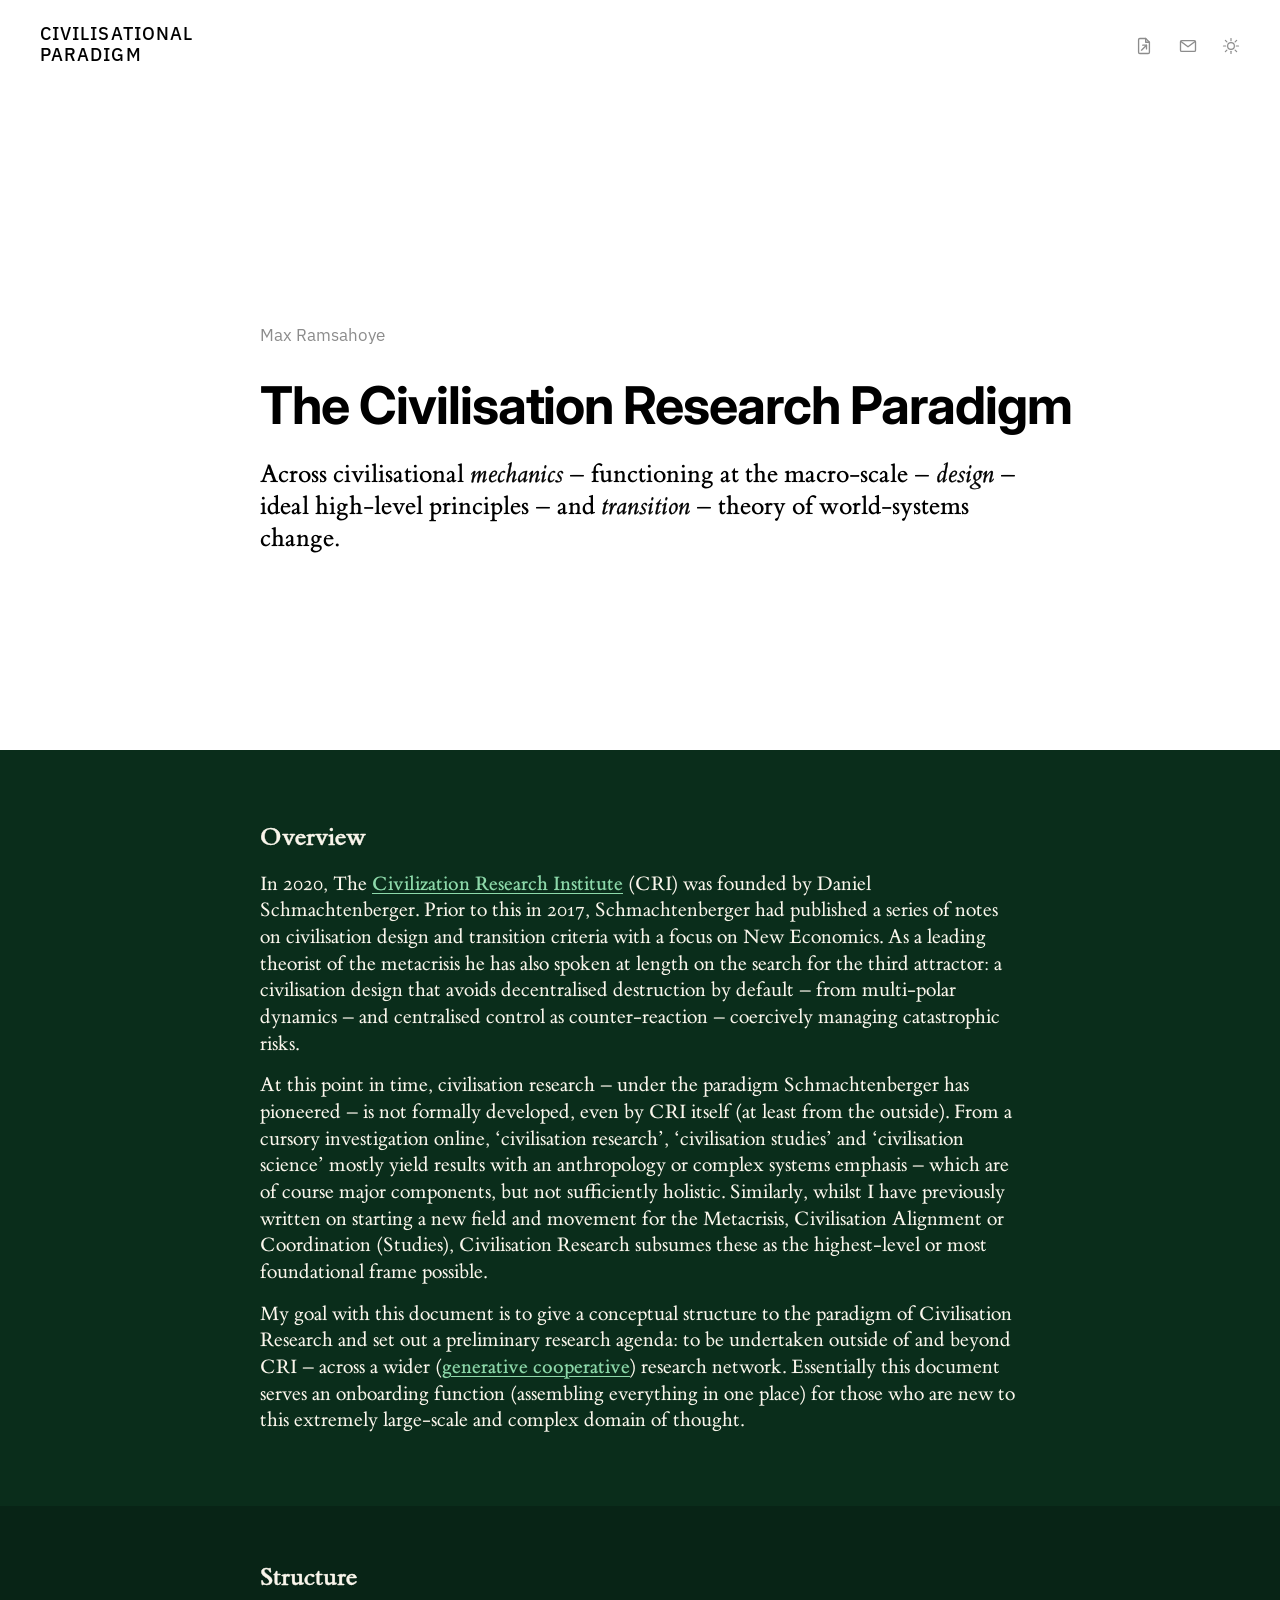
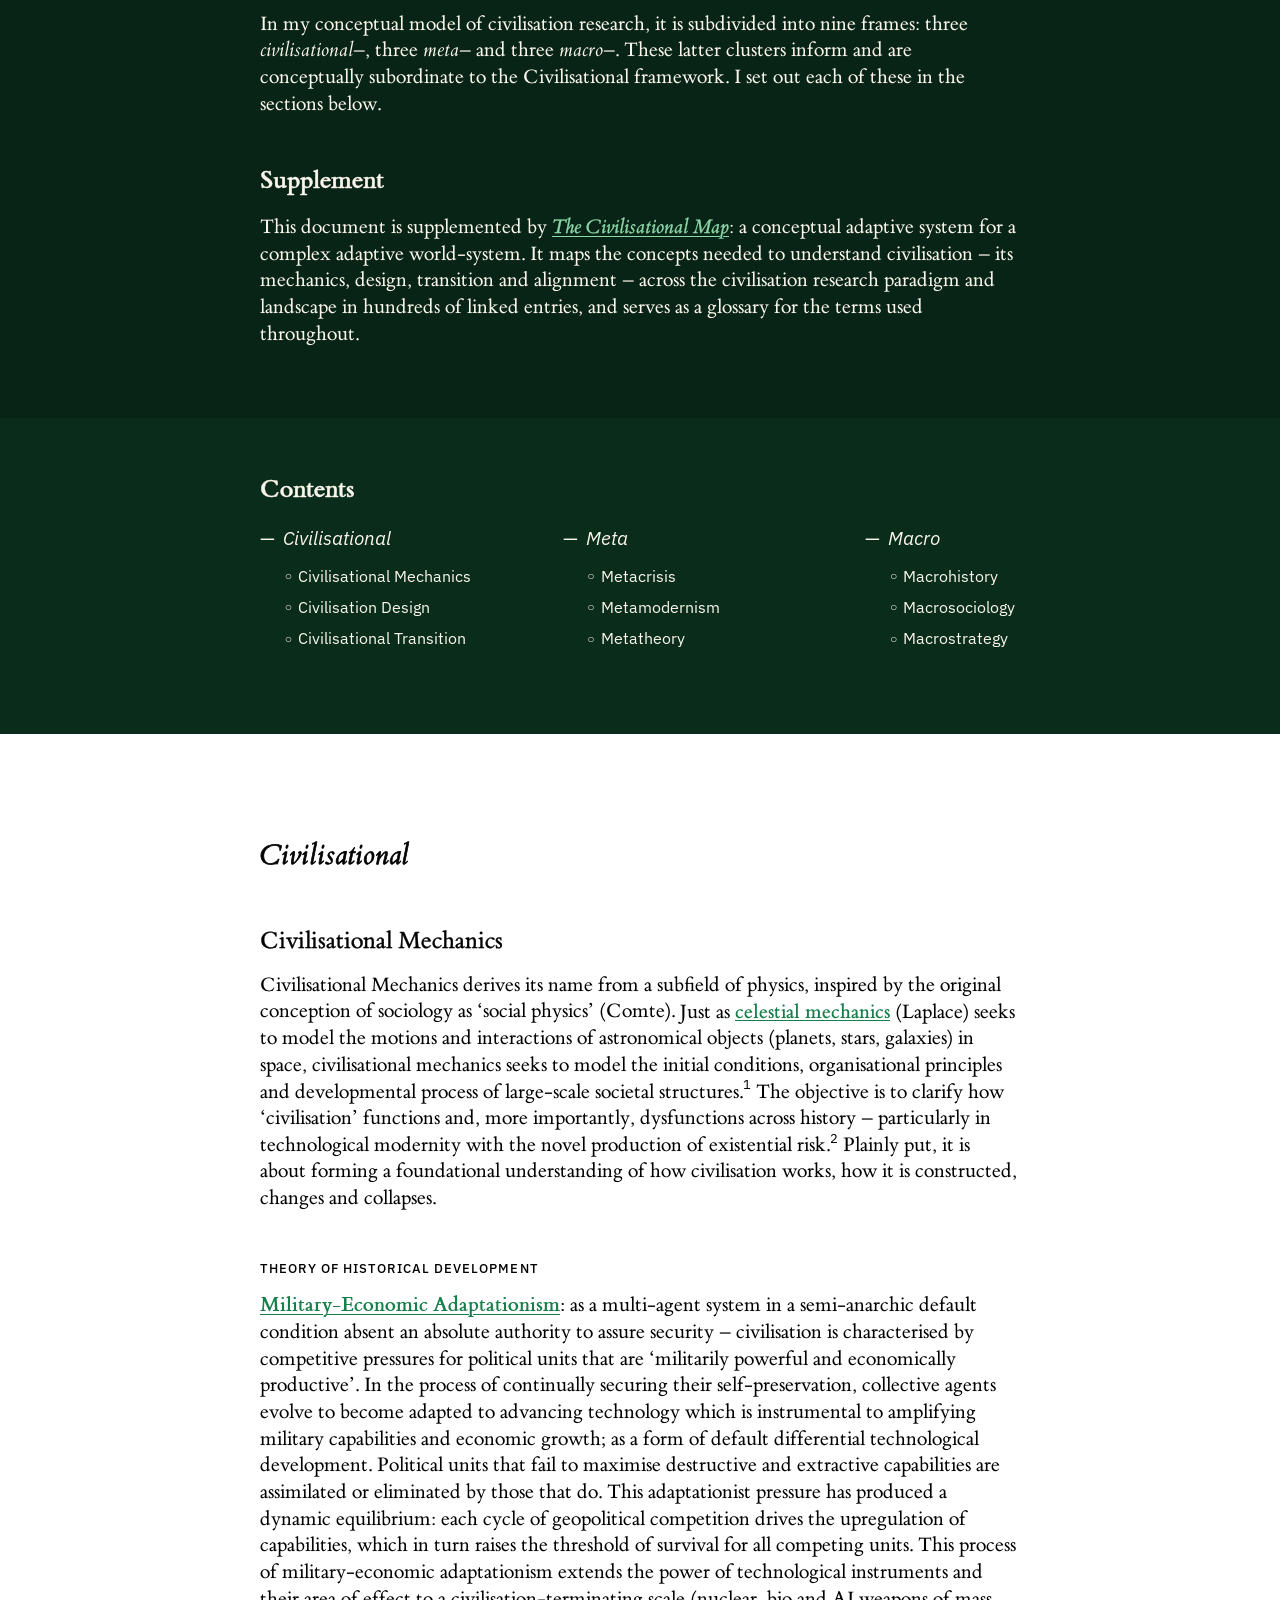
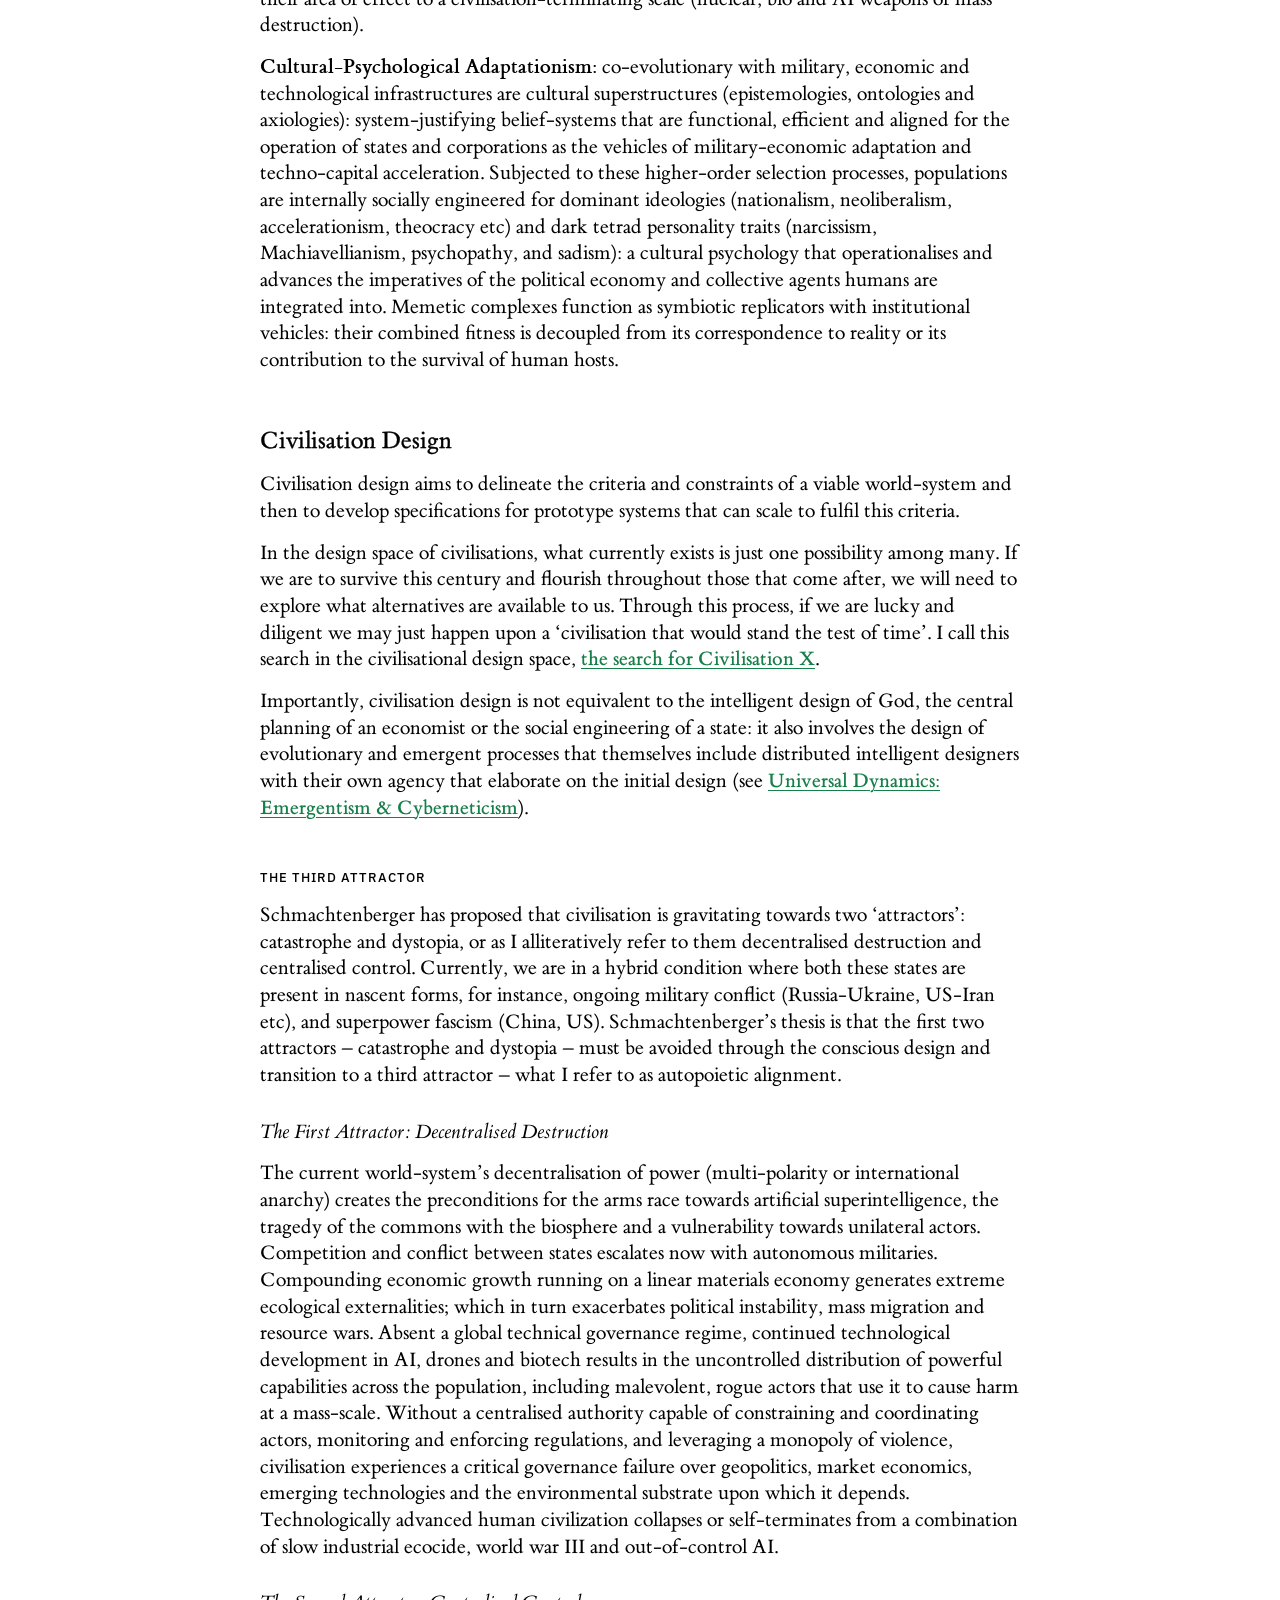
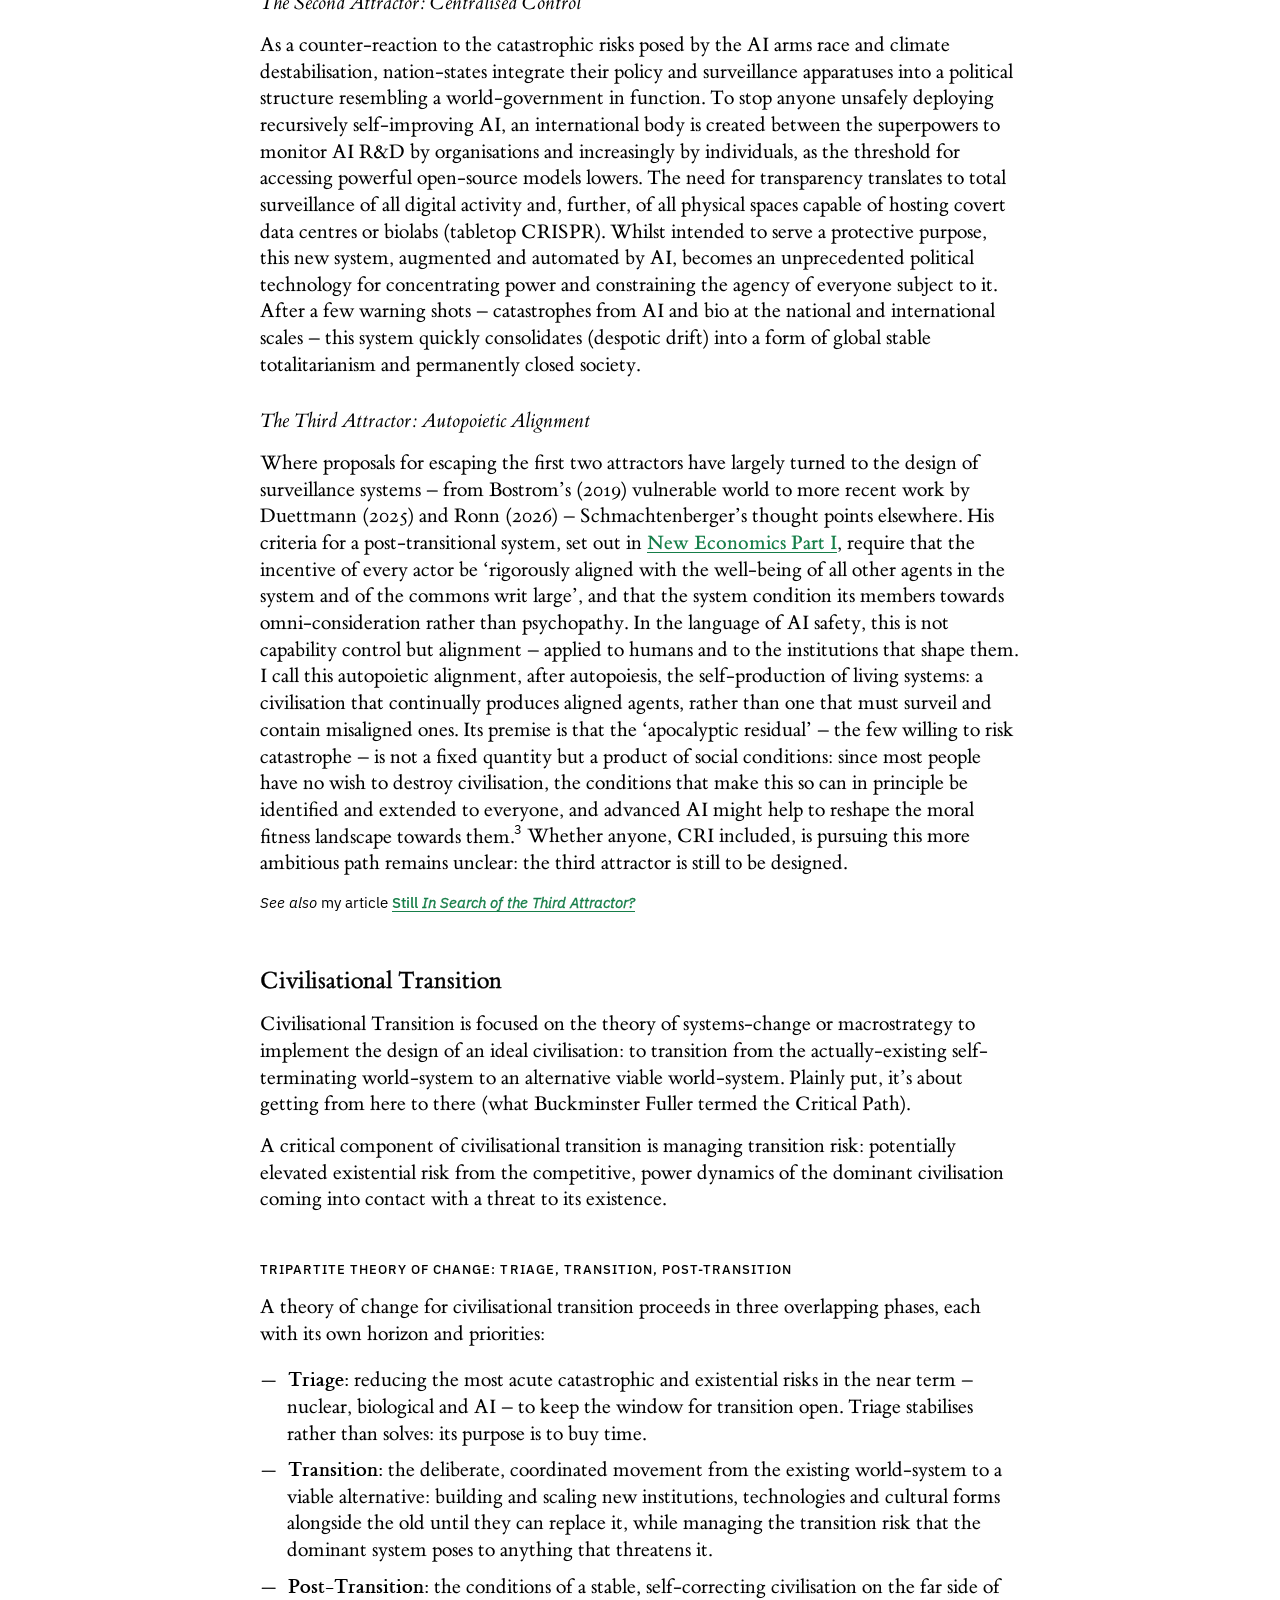
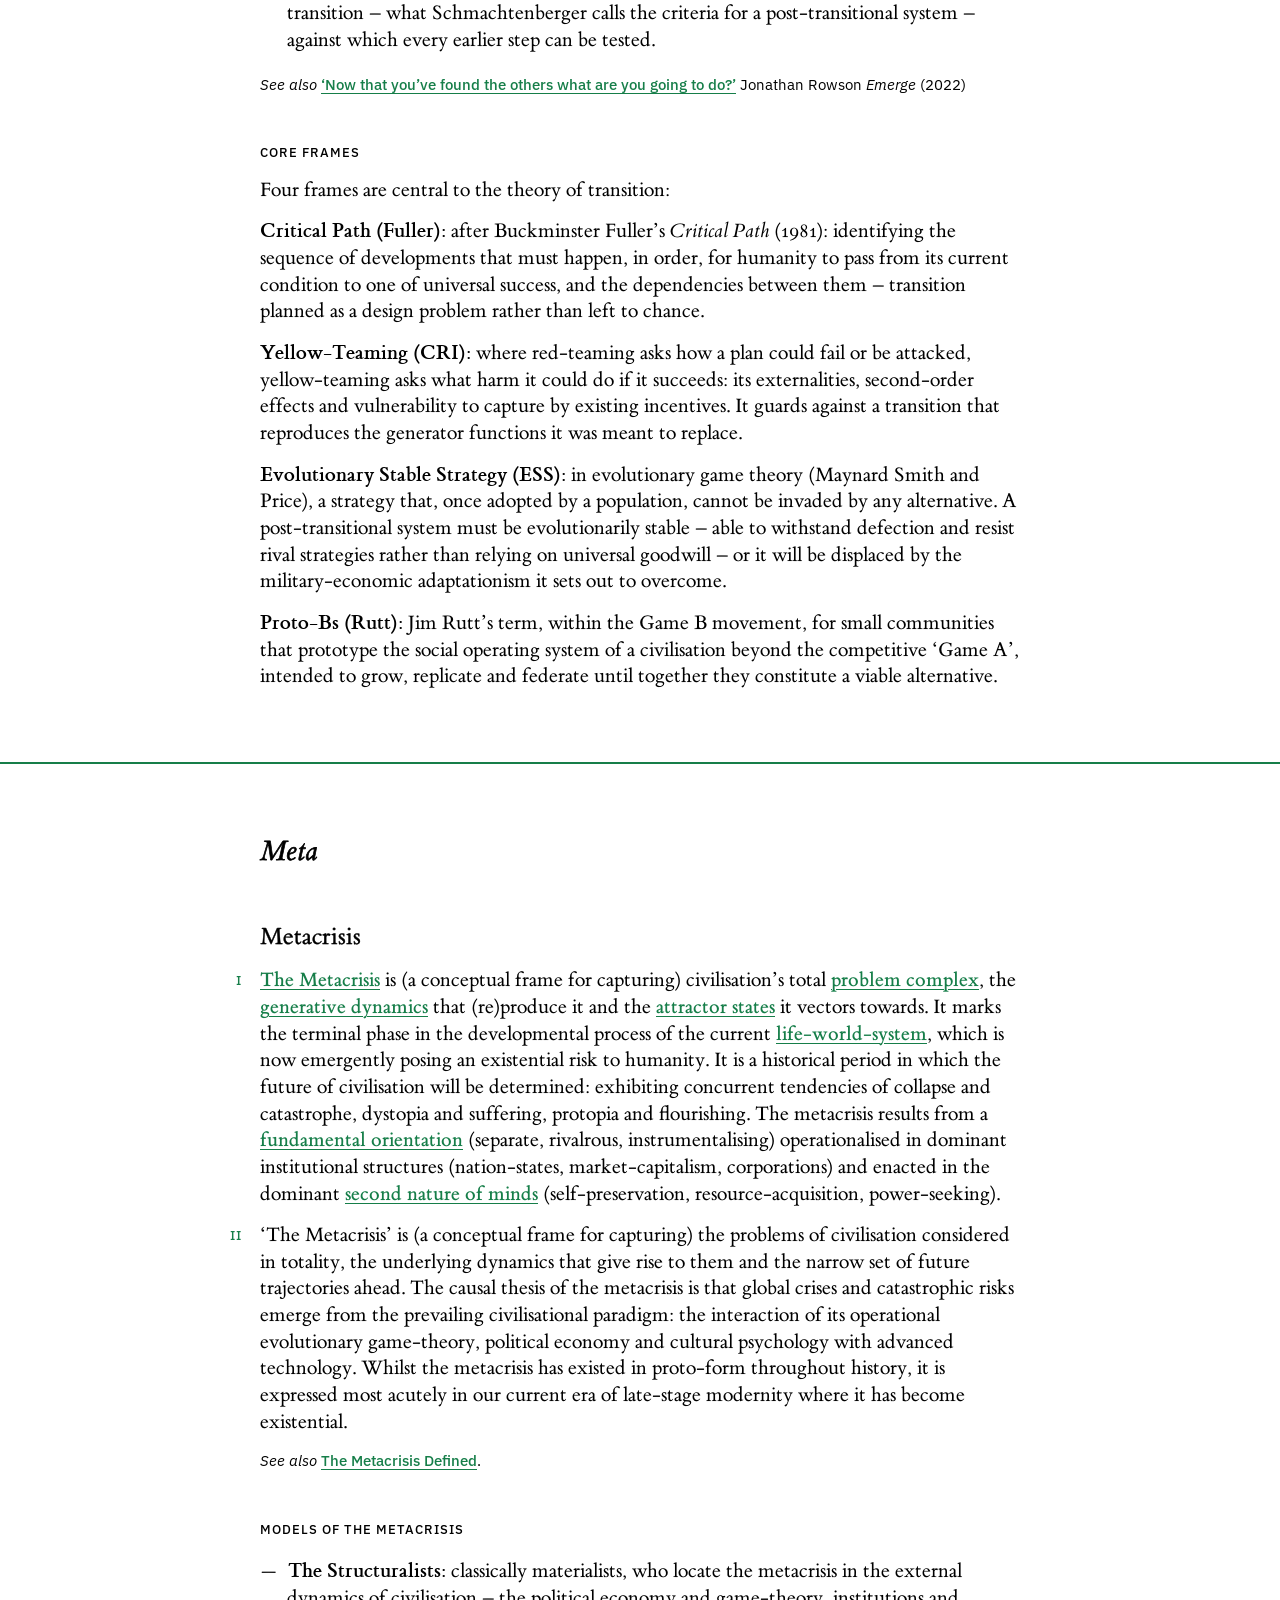
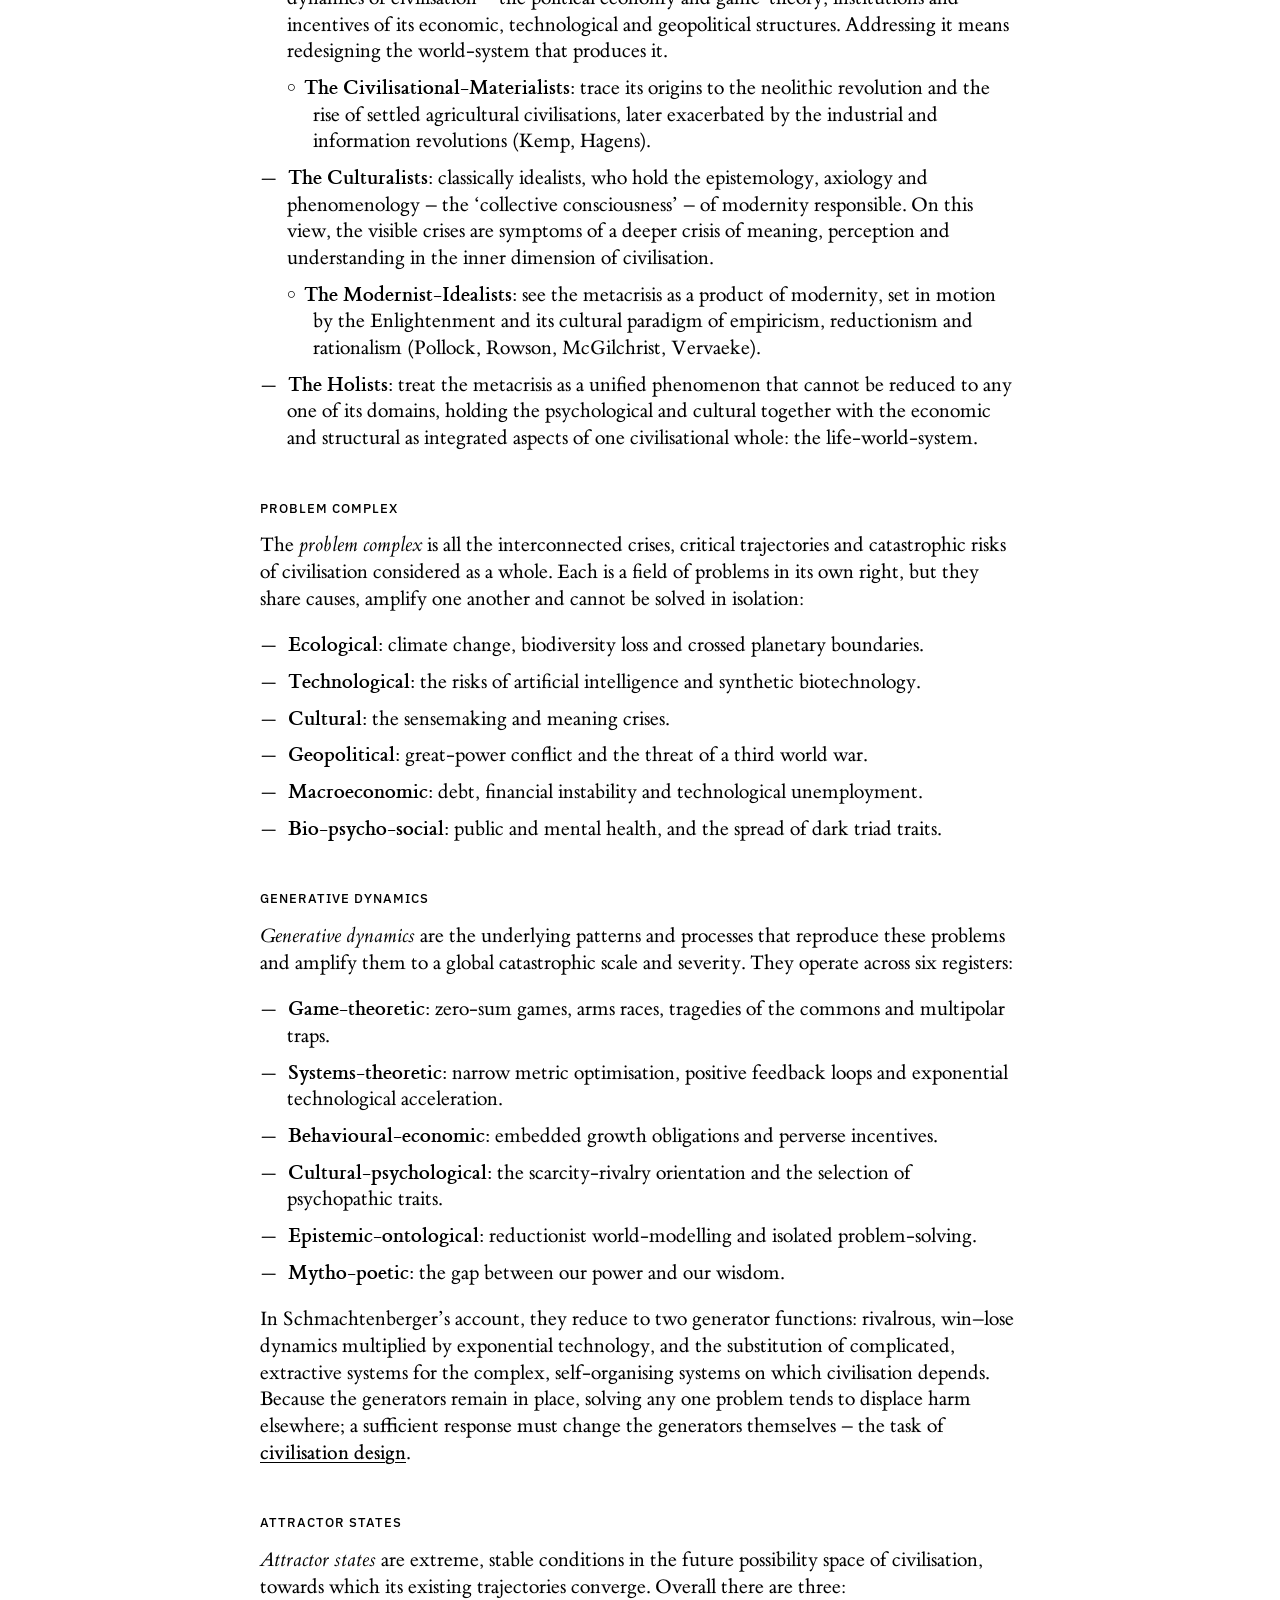
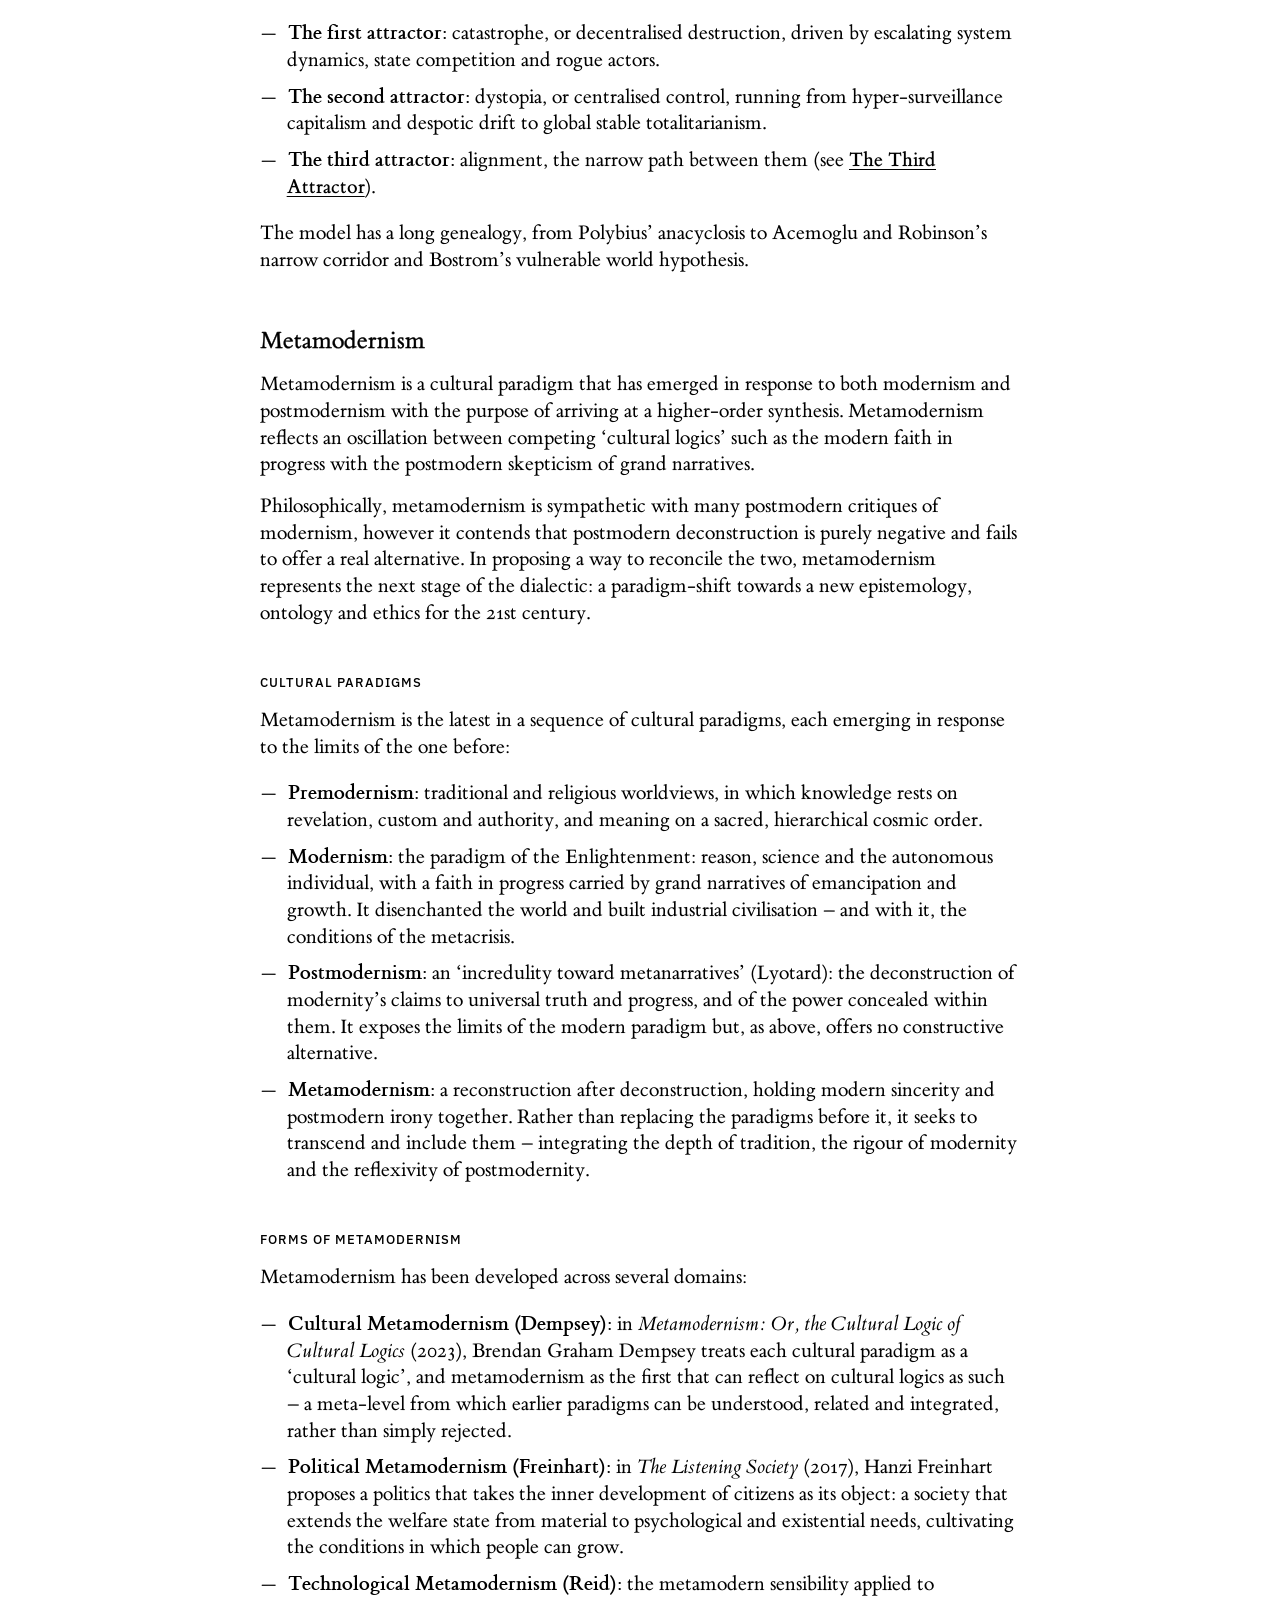
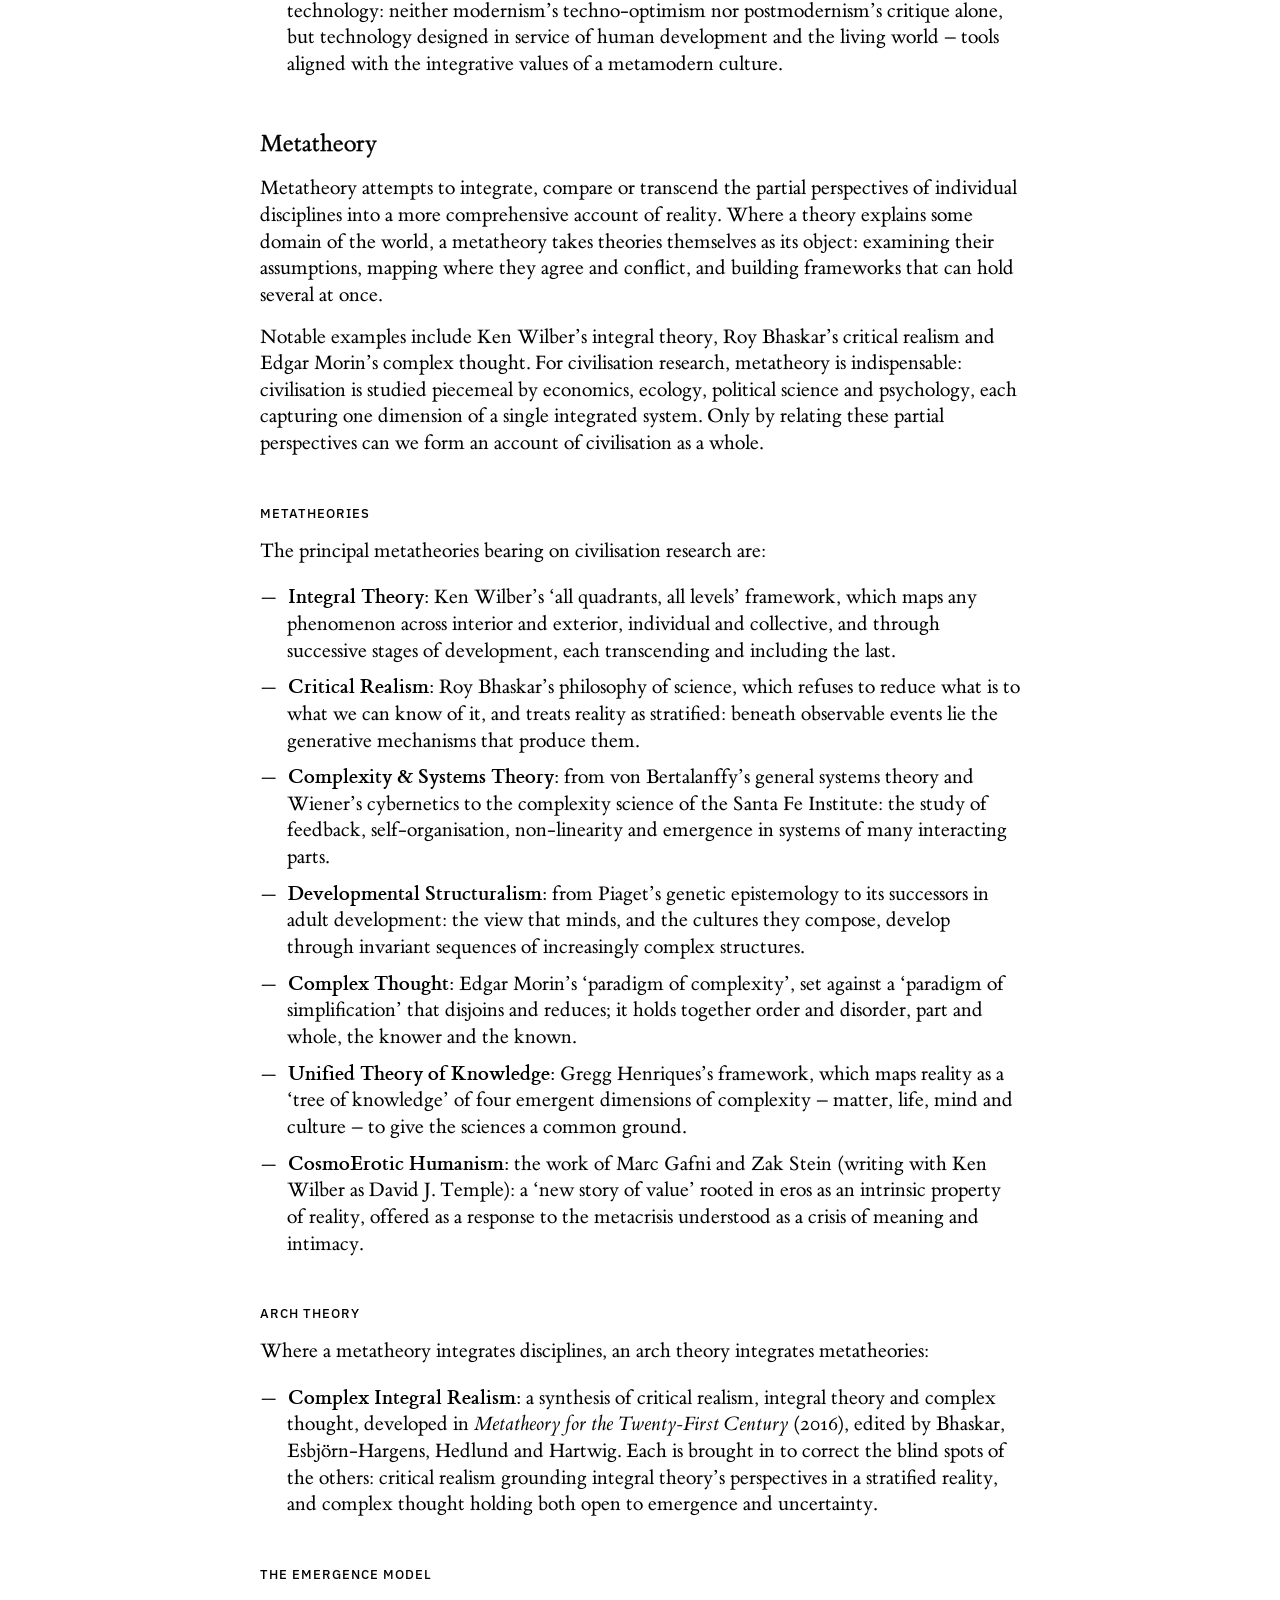
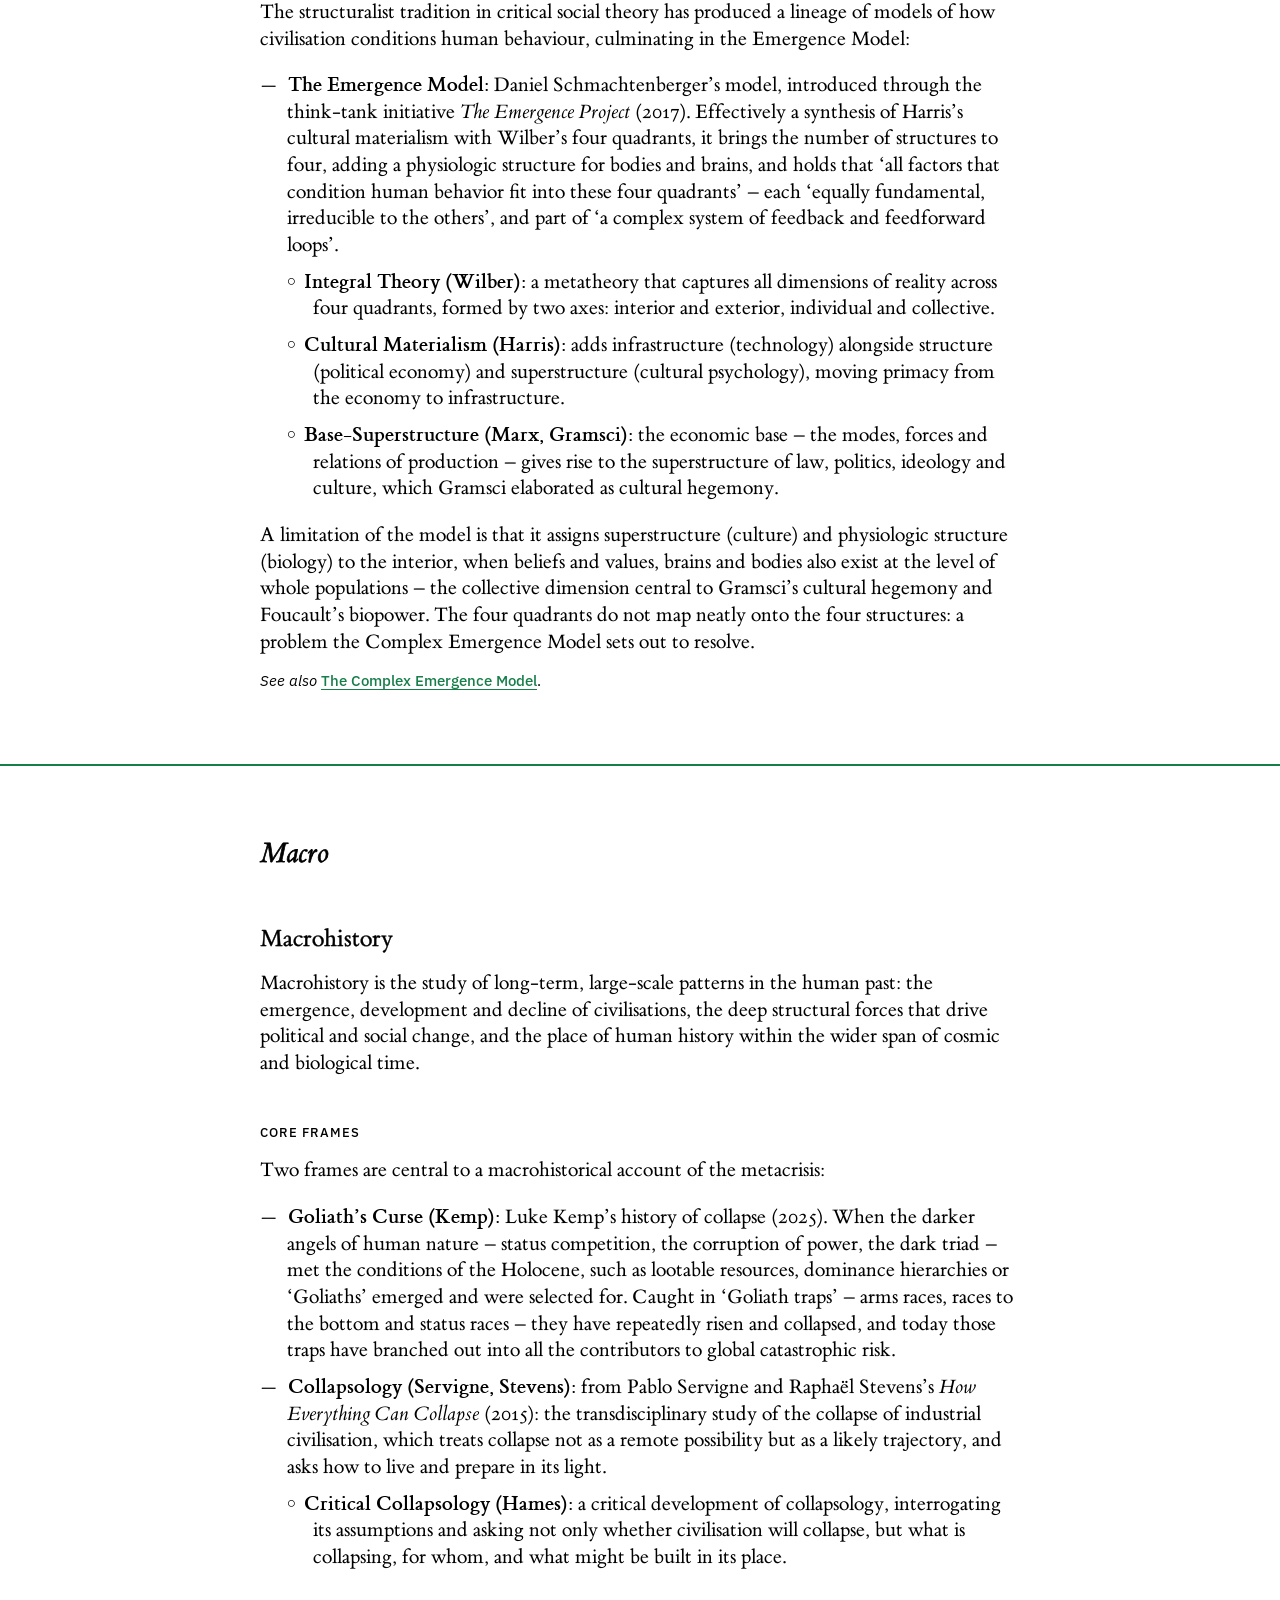
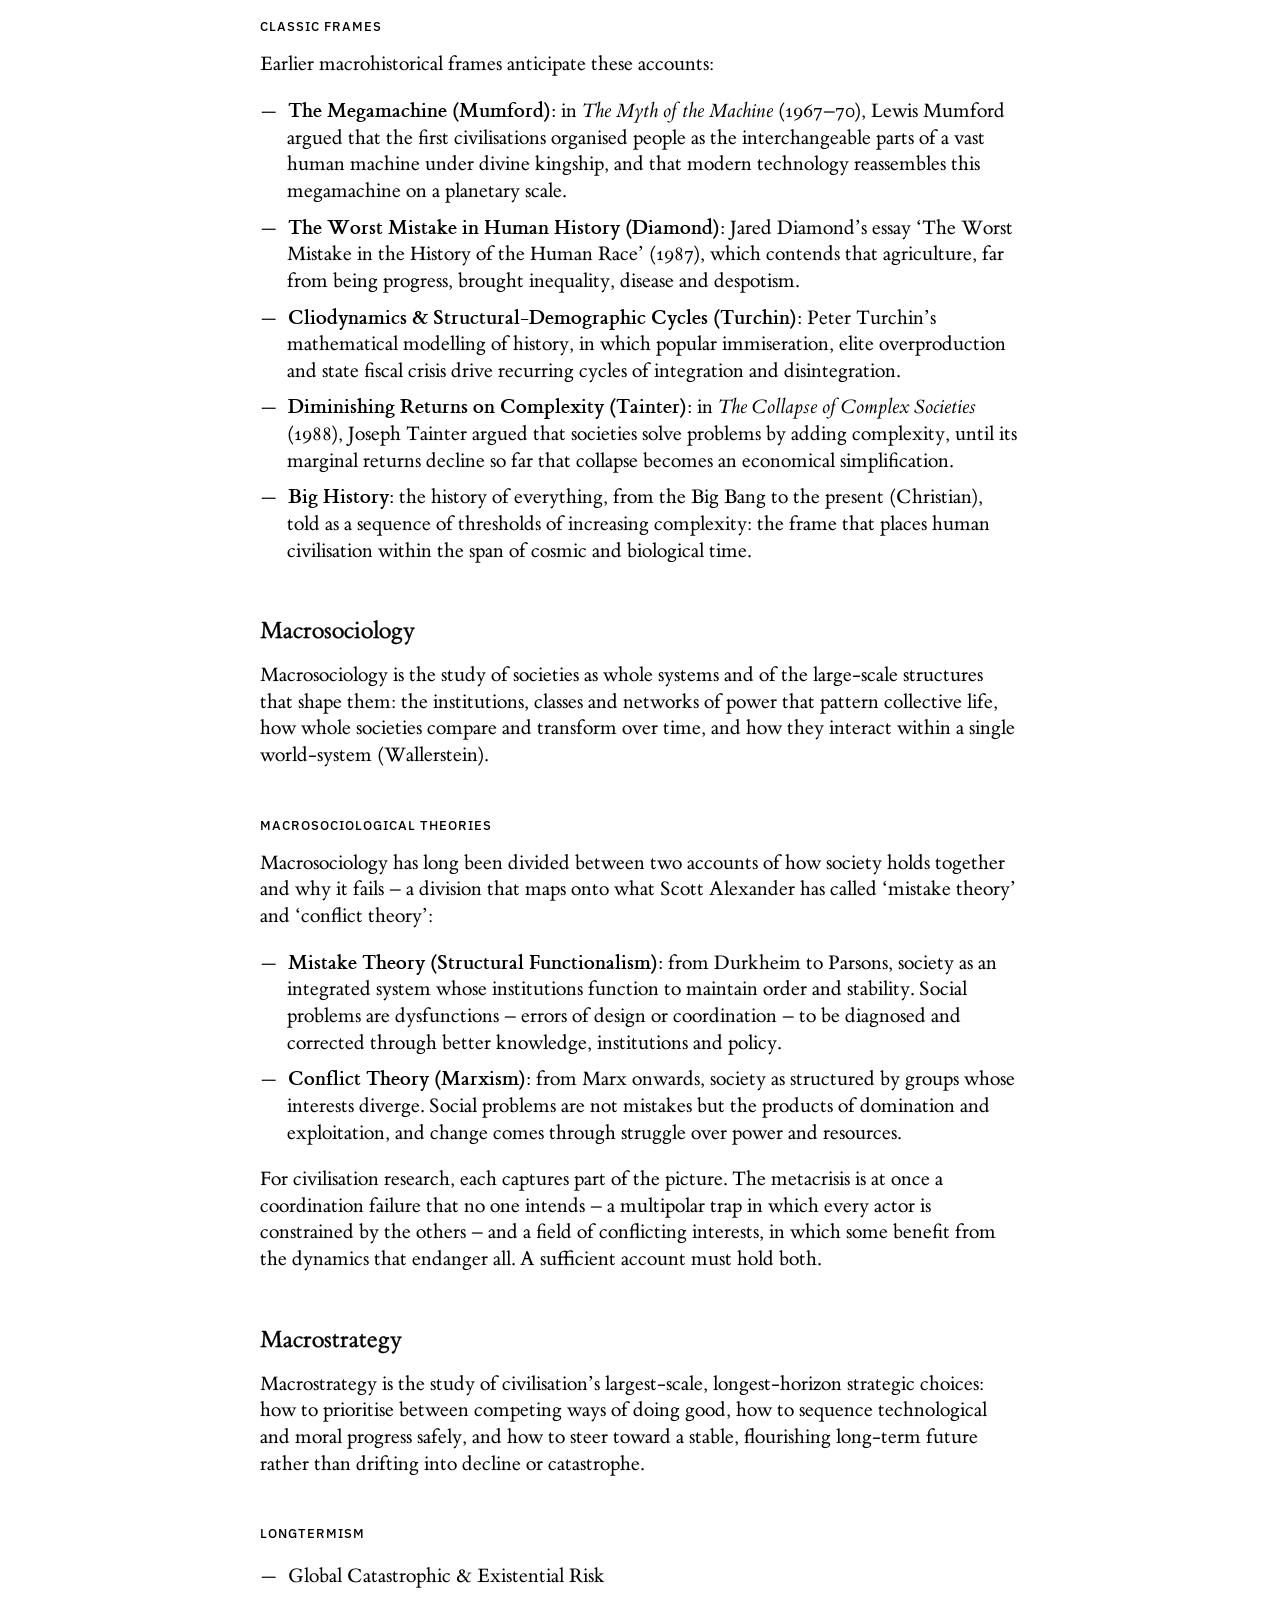
==== commit 11e2dc51: "Write out the Macrosociology section Mistake theory (structural functionalism) and conflict theory (" ====
--- a/index.html
+++ b/index.html
@@ -2906,10 +2906,14 @@
 
               <h4 id="macrosociological-theories"><a class="heading-link" href="#macrosociological-theories">Macrosociological Theories</a></h4>
 
+              <p>Macrosociology has long been divided between two accounts of how society holds together and why it fails &ndash; a division that maps onto what Scott Alexander has called &lsquo;mistake theory&rsquo; and &lsquo;conflict theory&rsquo;:</p>
+
               <ul class="dash-list live-list">
-                <li>Mistake Theory (Structural Functionalism)</li>
-                <li>Conflict Theory (Marxism)</li>
+                <li><strong>Mistake Theory (Structural Functionalism):</strong> from Durkheim to Parsons, society as an integrated system whose institutions function to maintain order and stability. Social problems are dysfunctions &ndash; errors of design or coordination &ndash; to be diagnosed and corrected through better knowledge, institutions and policy.</li>
+                <li><strong>Conflict Theory (Marxism):</strong> from Marx onwards, society as structured by groups whose interests diverge. Social problems are not mistakes but the products of domination and exploitation, and change comes through struggle over power and resources.</li>
               </ul>
+
+              <p>For civilisation research, each captures part of the picture. The metacrisis is at once a coordination failure that no one intends &ndash; a multipolar trap in which every actor is constrained by the others &ndash; and a field of conflicting interests, in which some benefit from the dynamics that endanger all. A sufficient account must hold both.</p>
 
               <h3 id="macrostrategy"><a class="heading-link" href="#macrostrategy">Macrostrategy</a></h3>
 
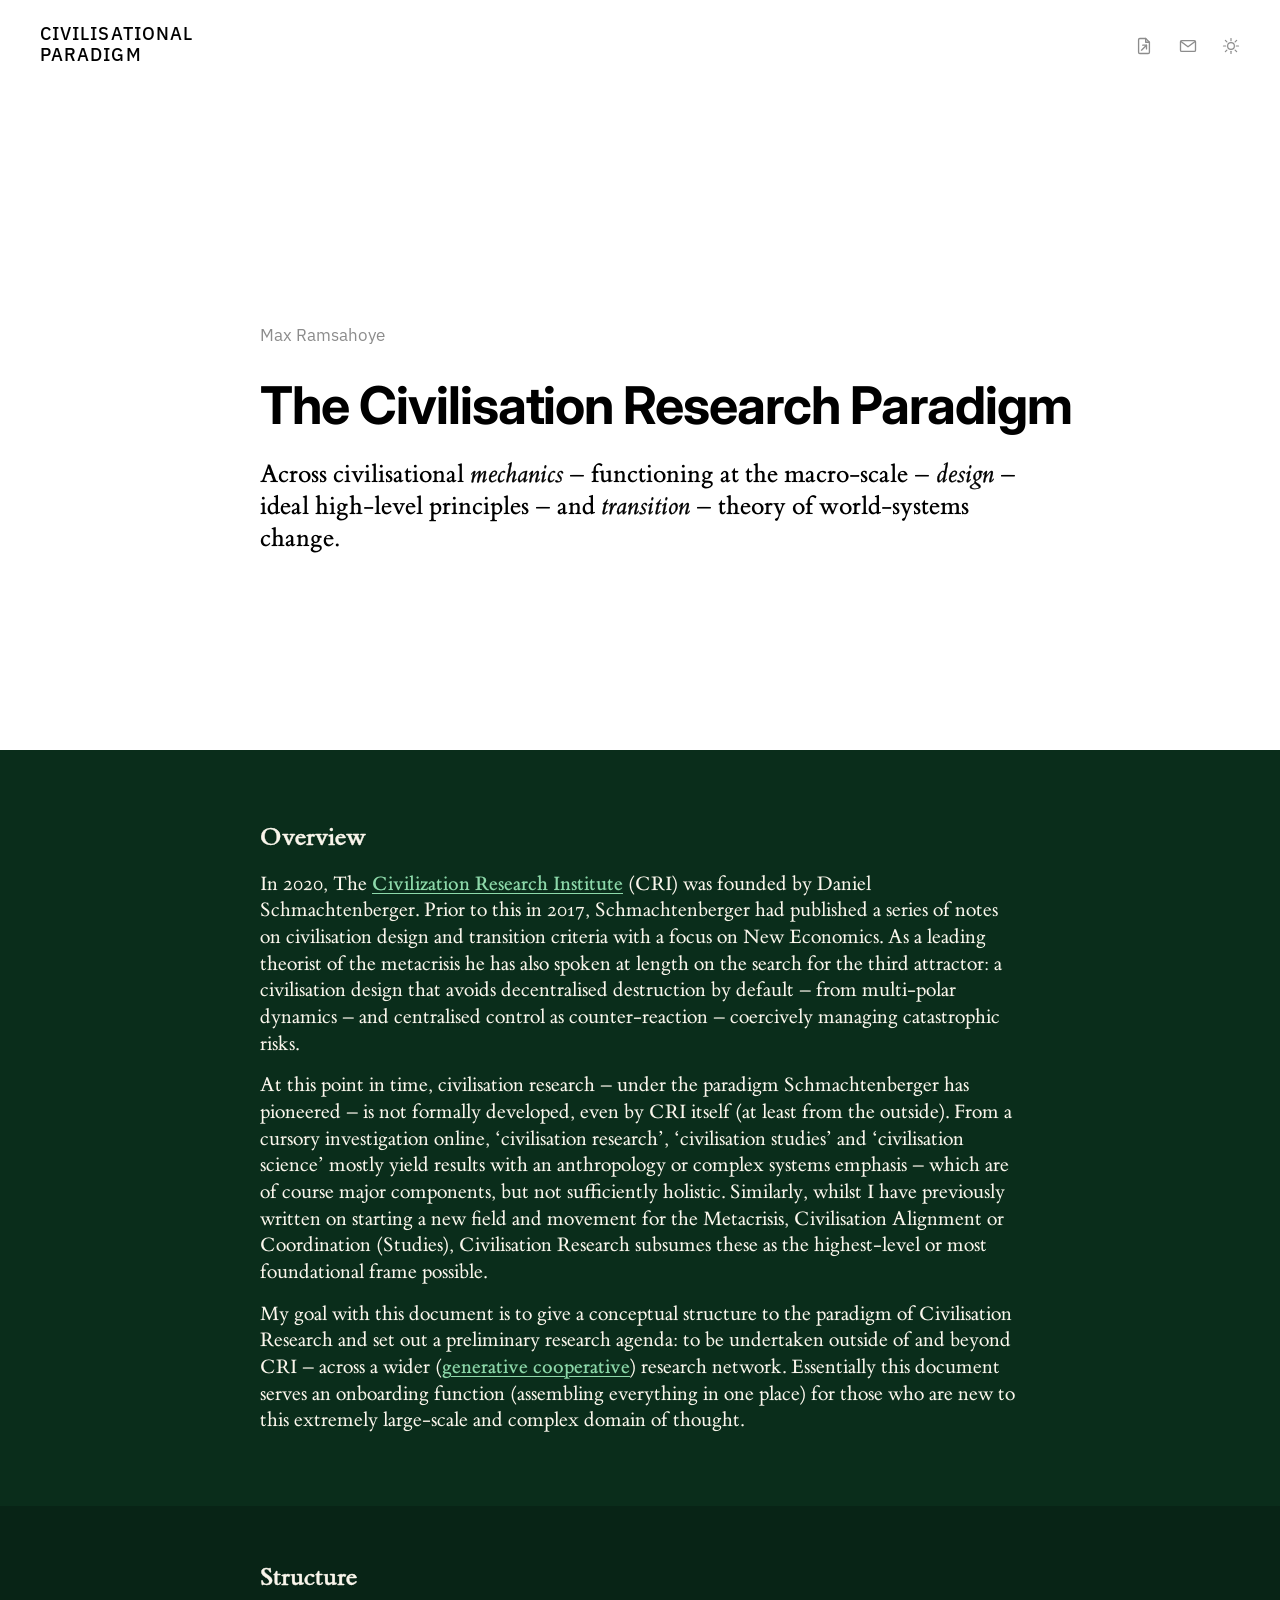
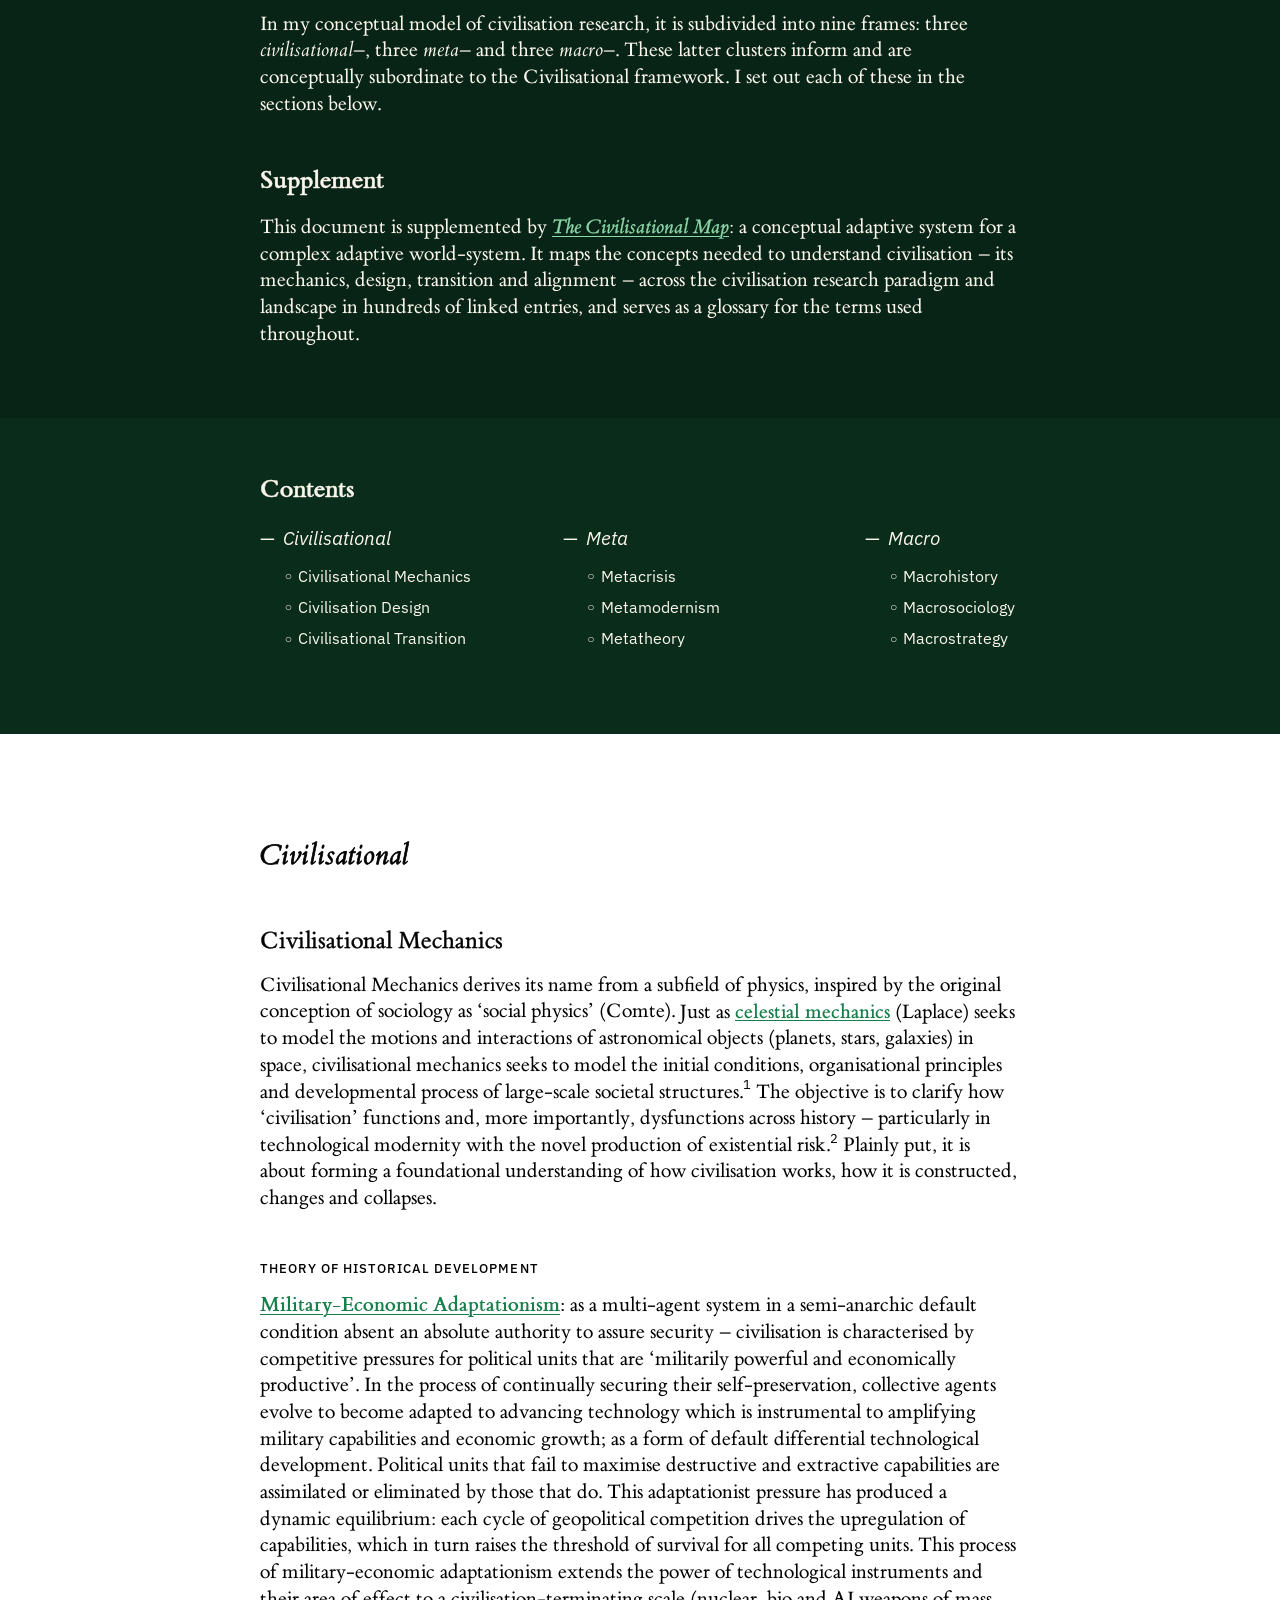
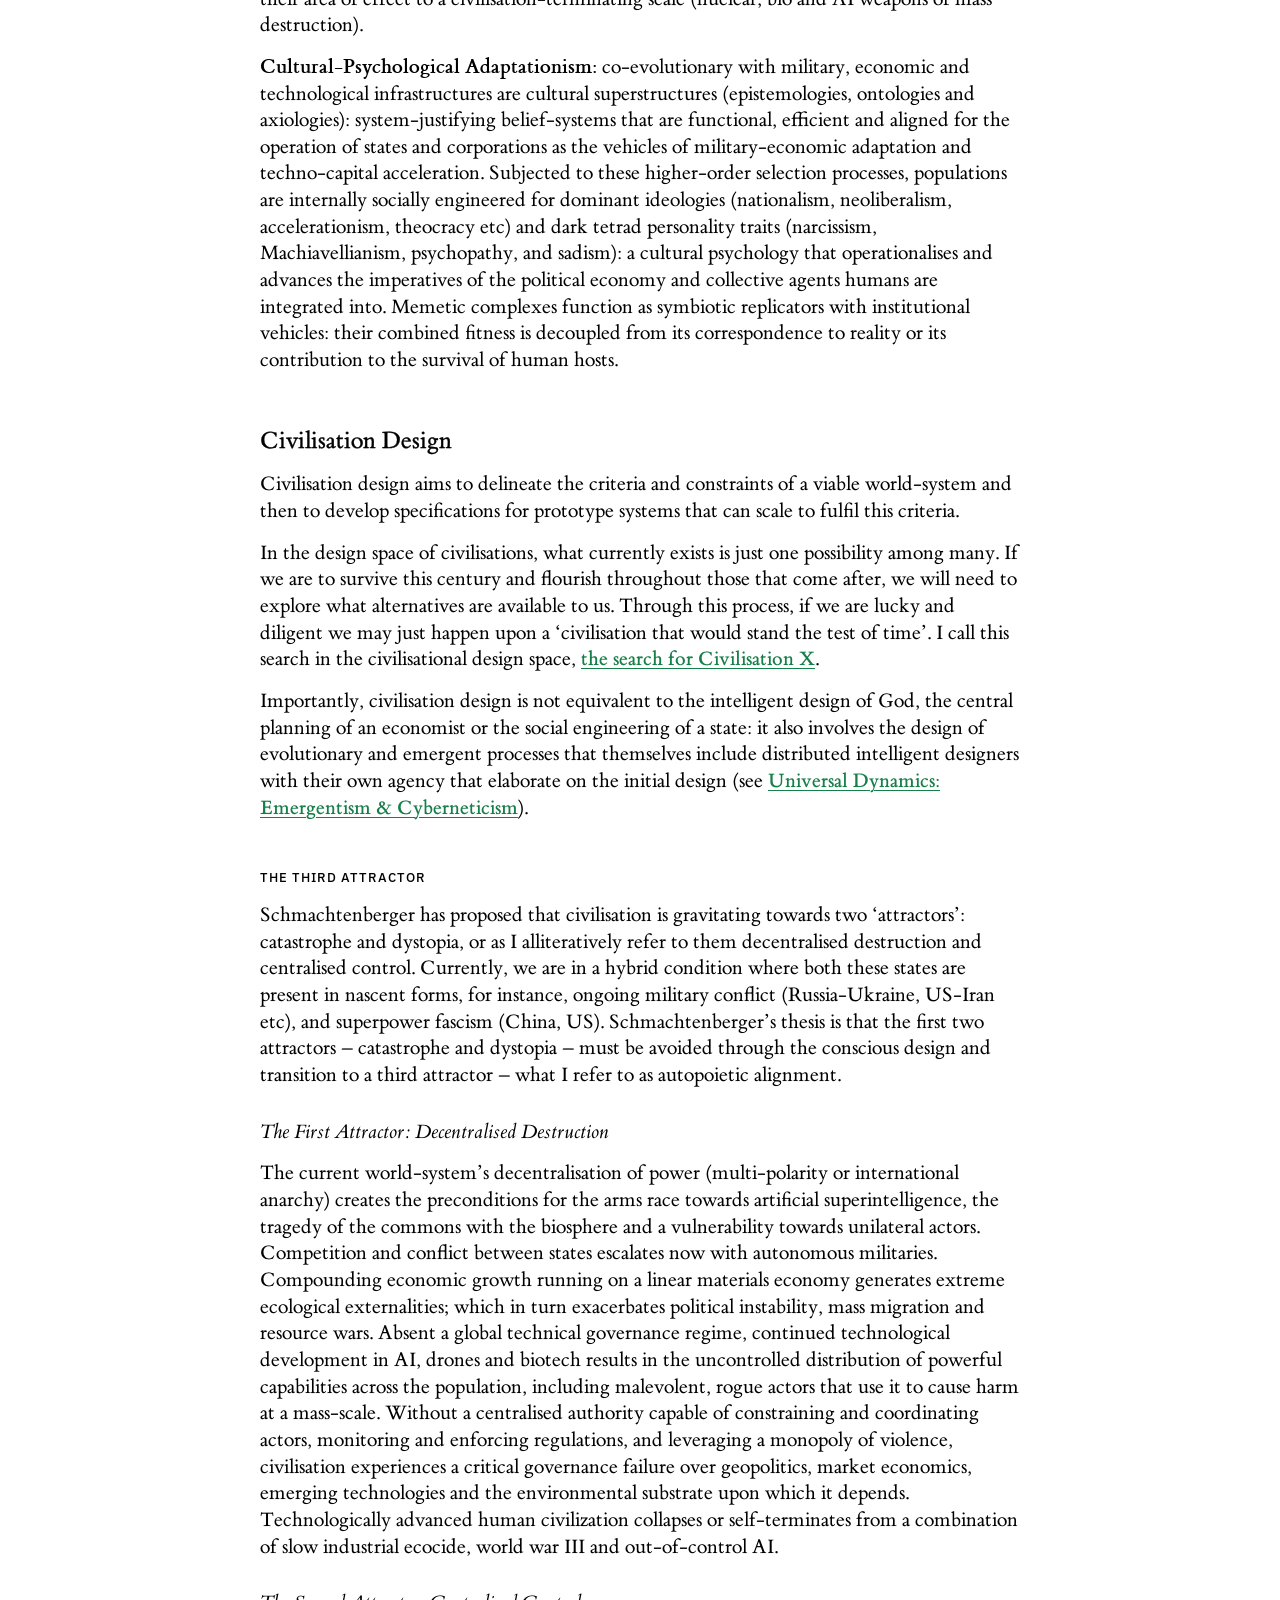
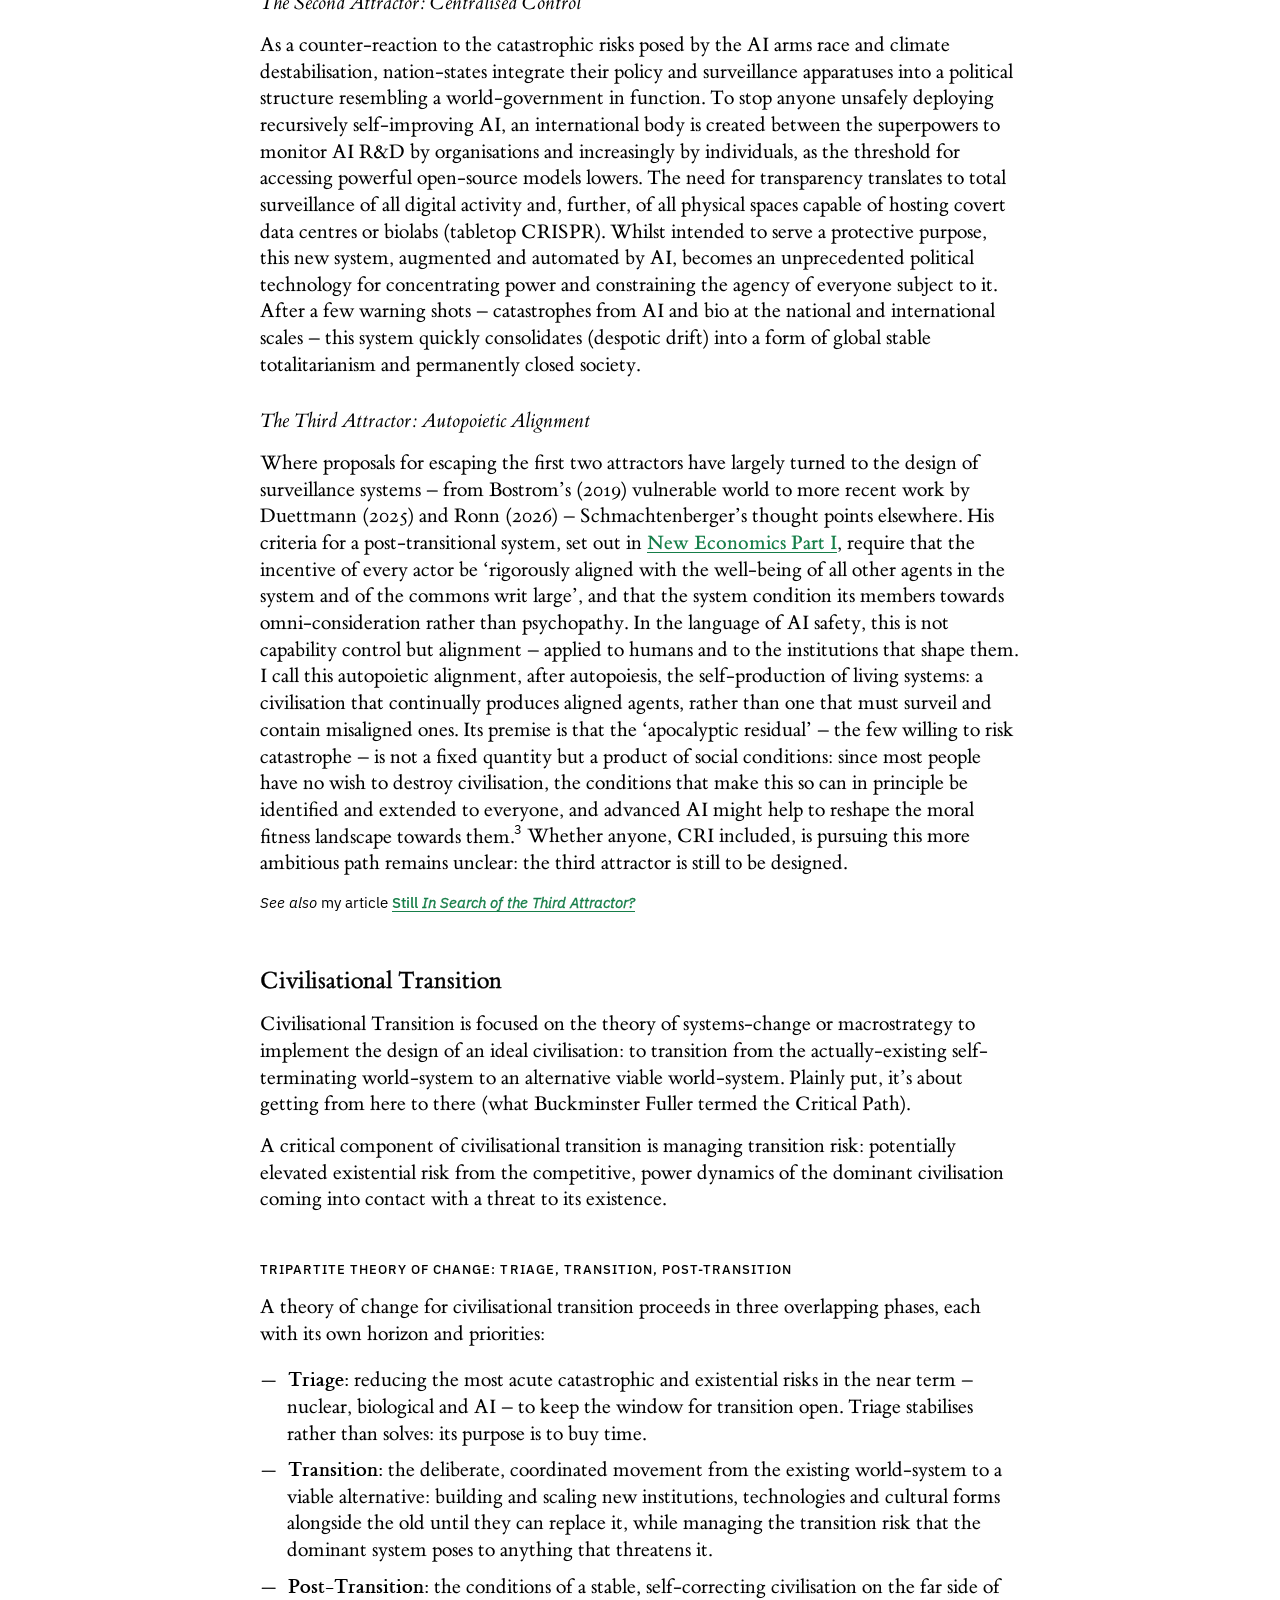
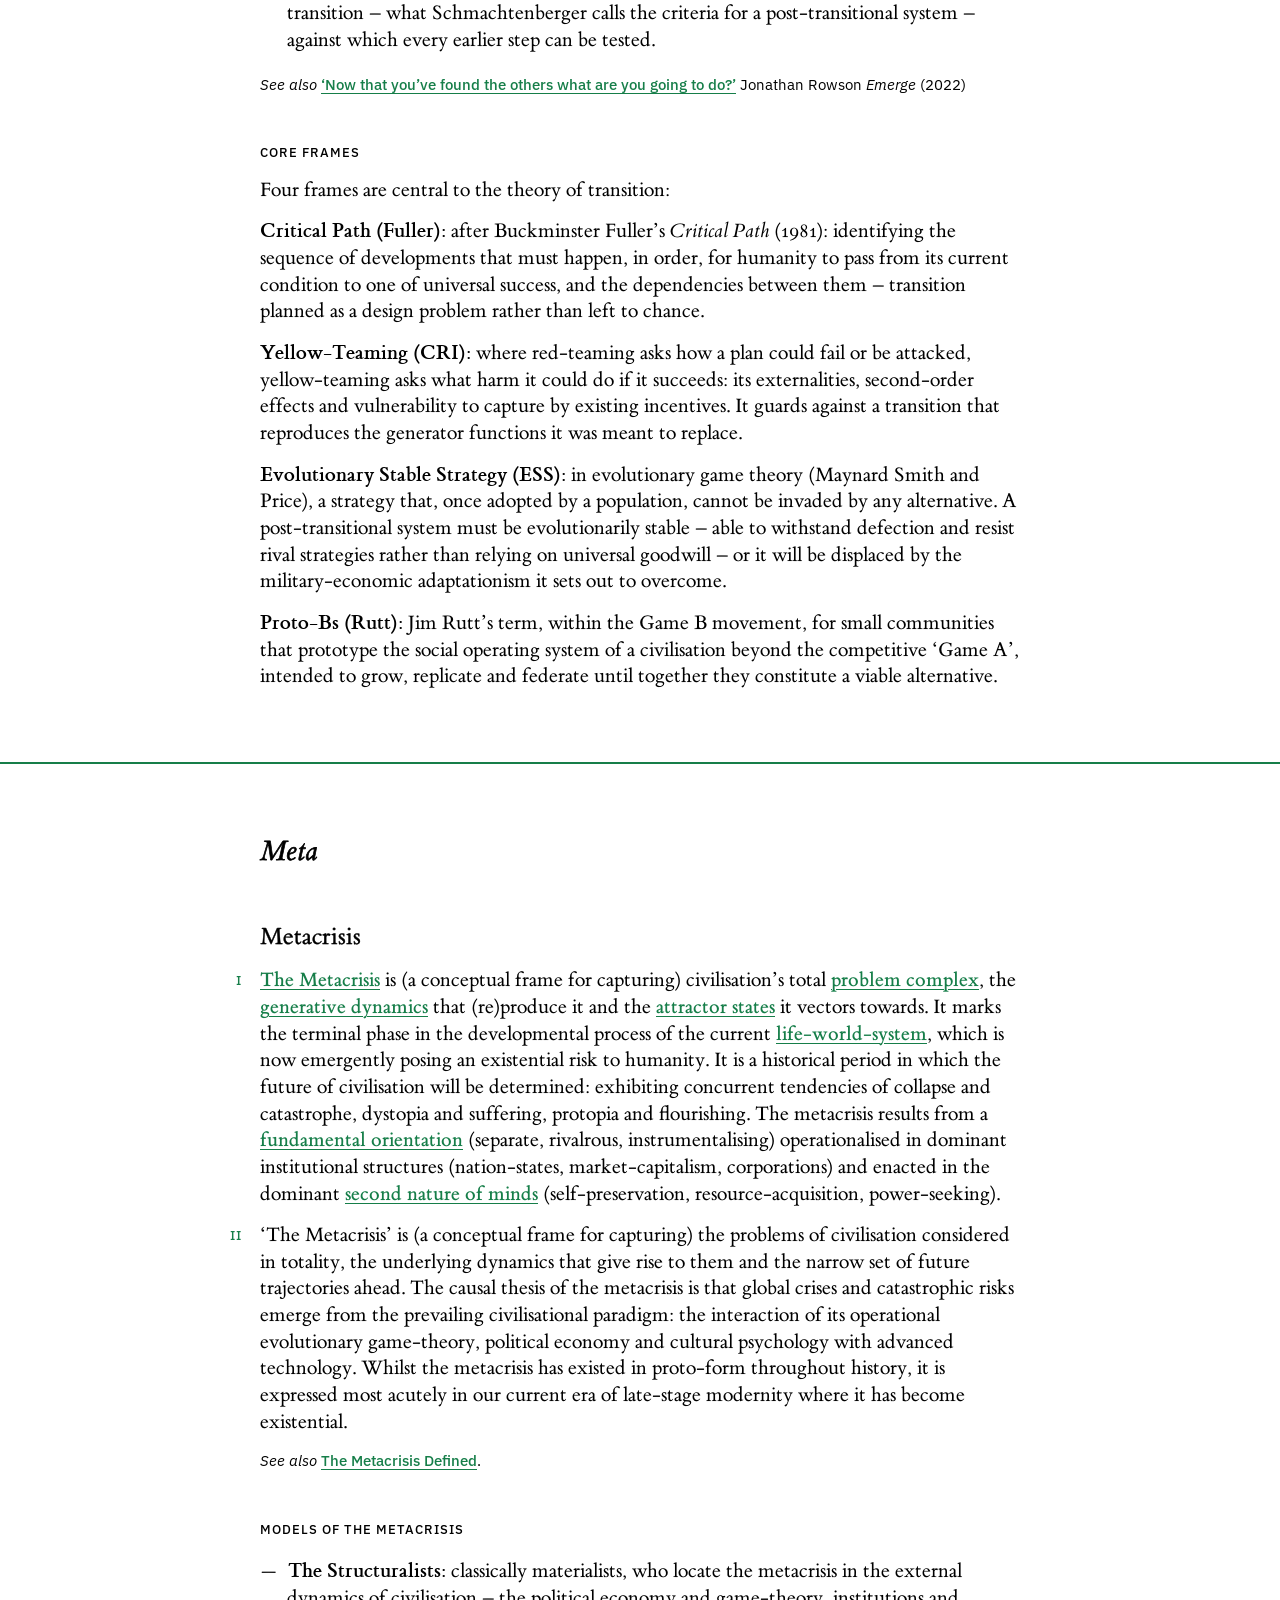
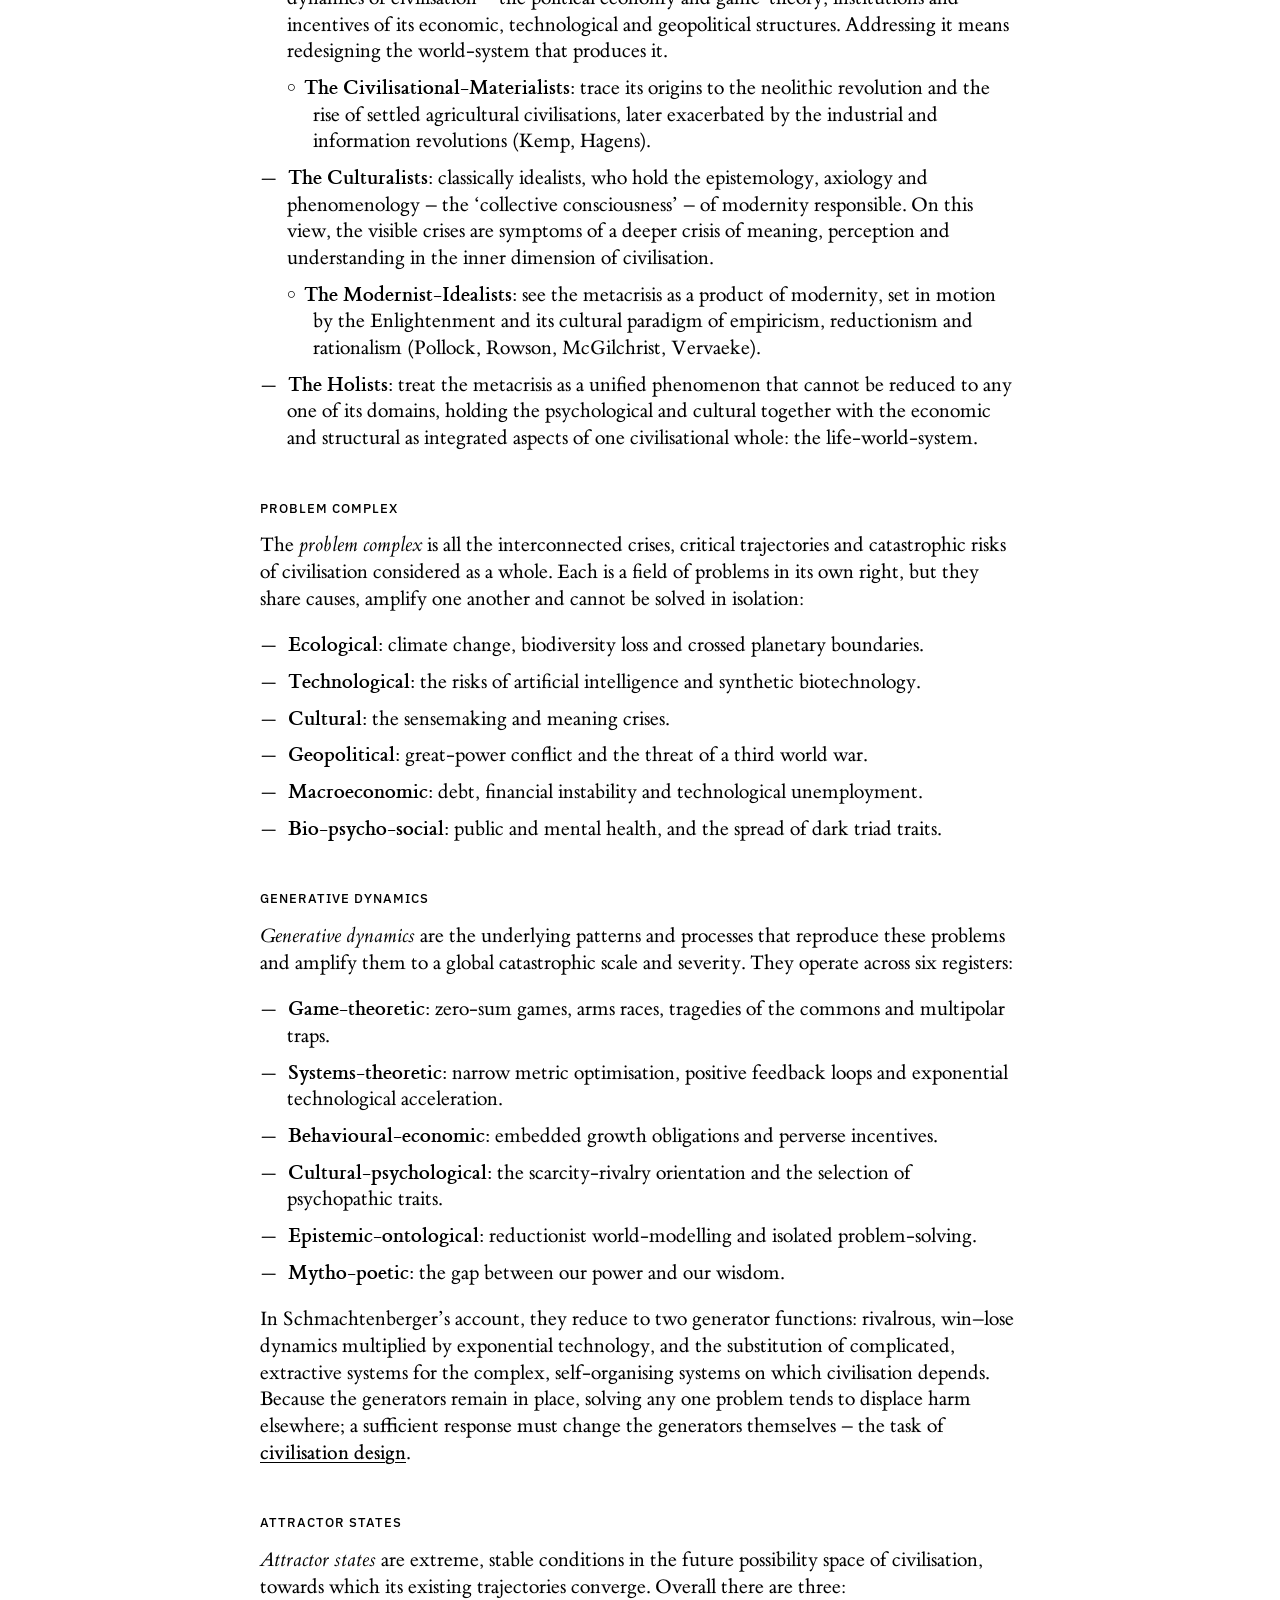
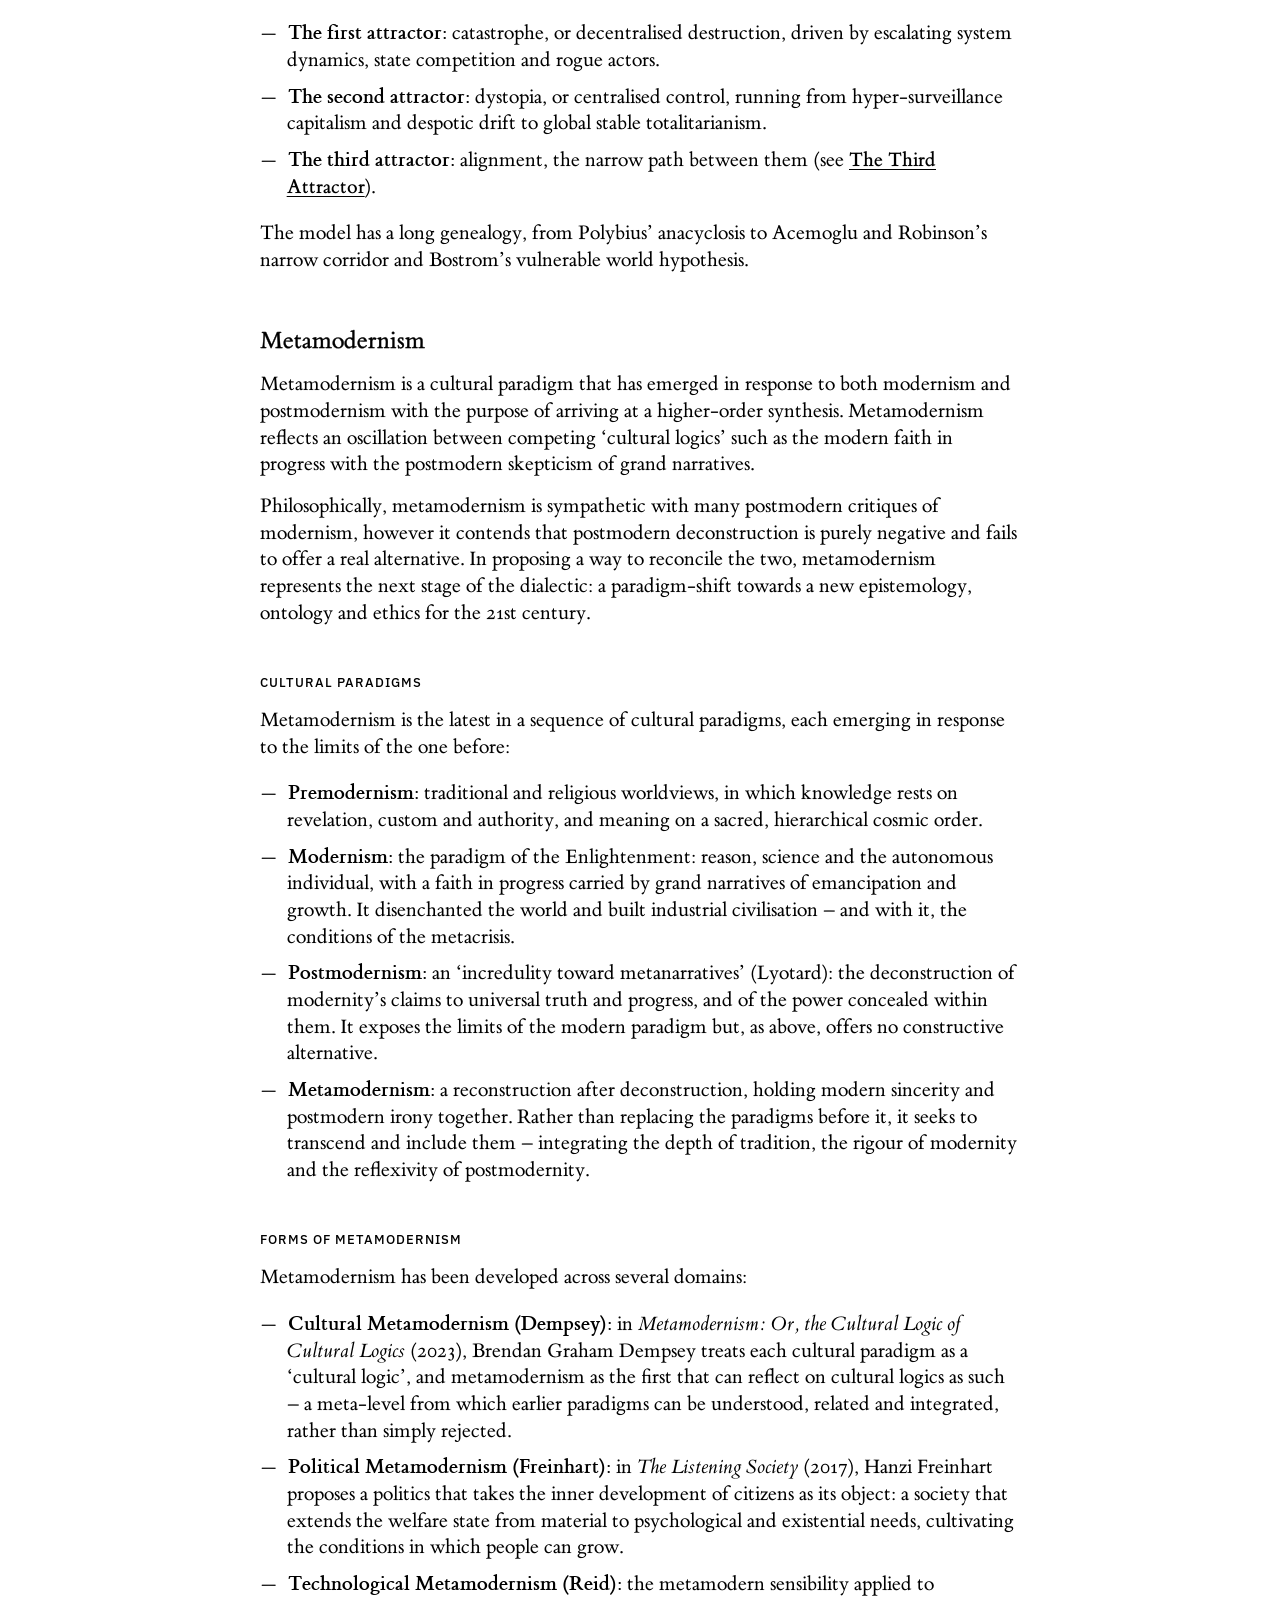
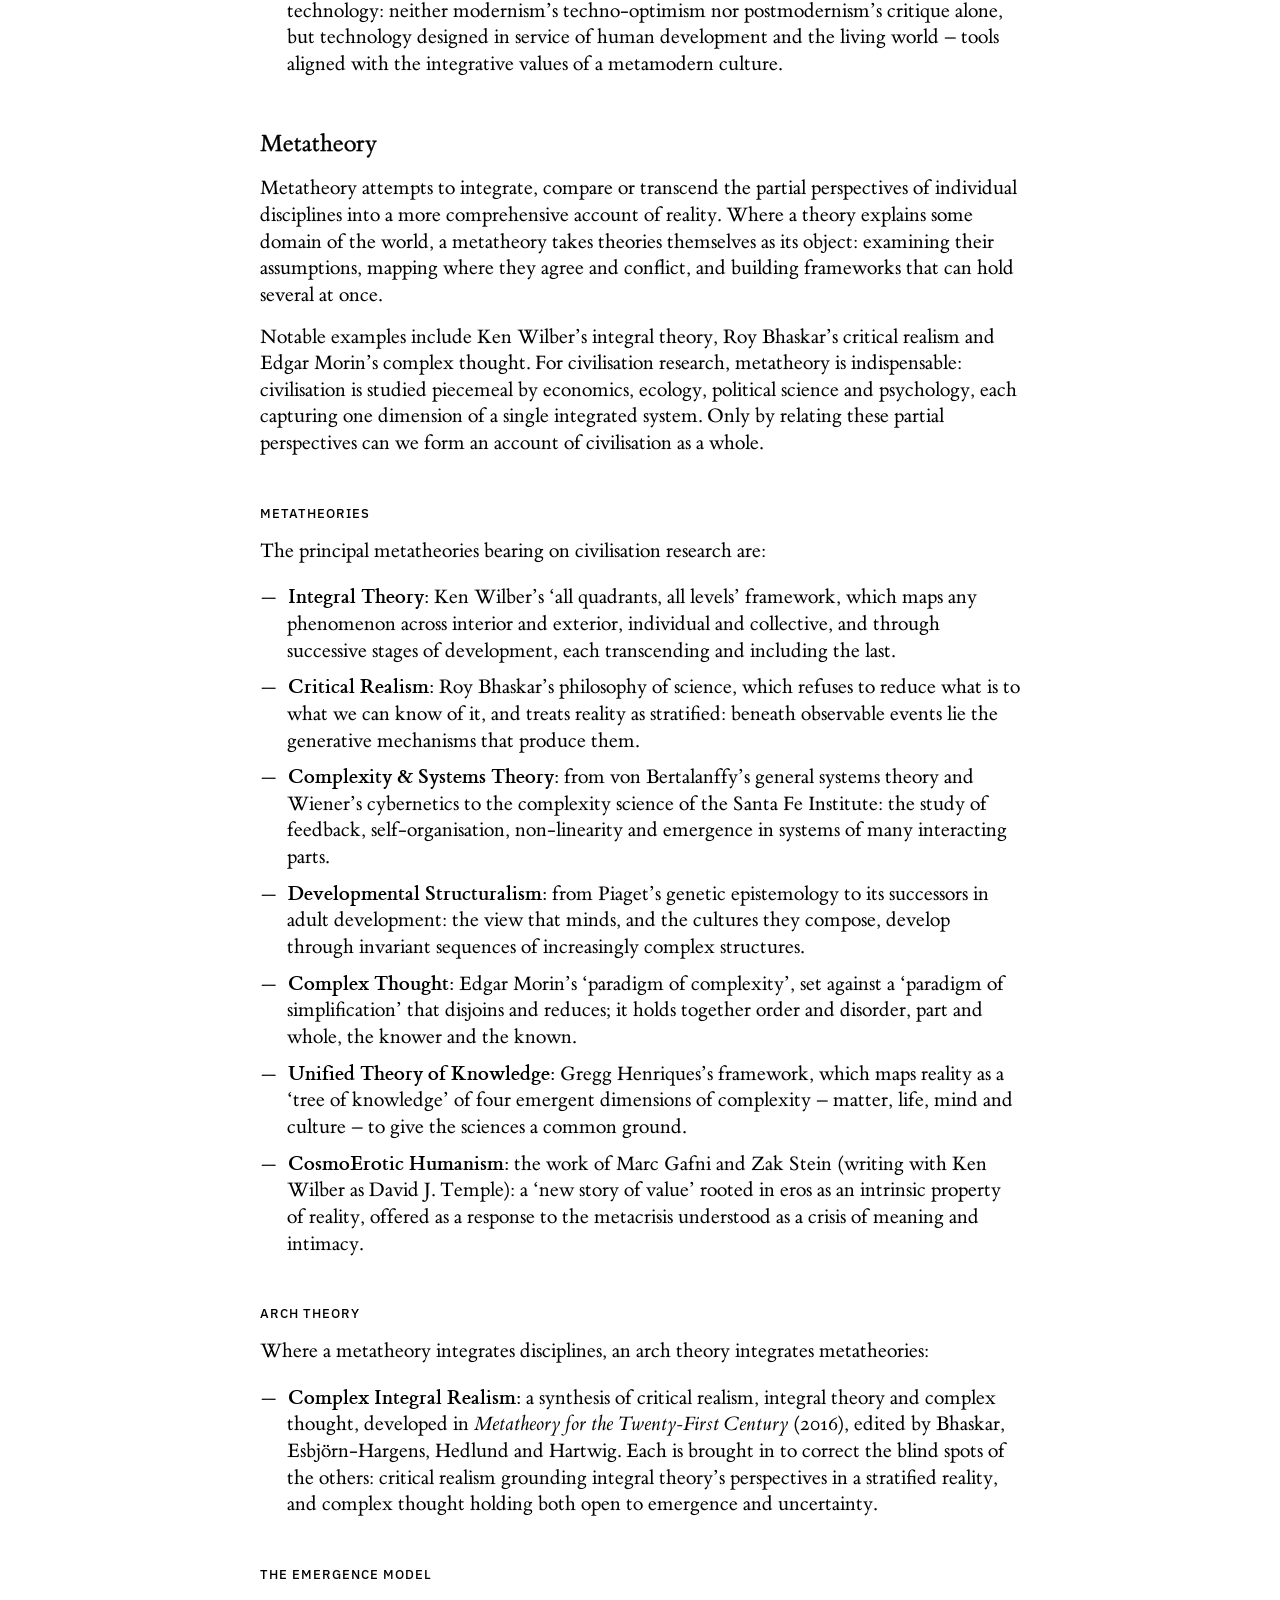
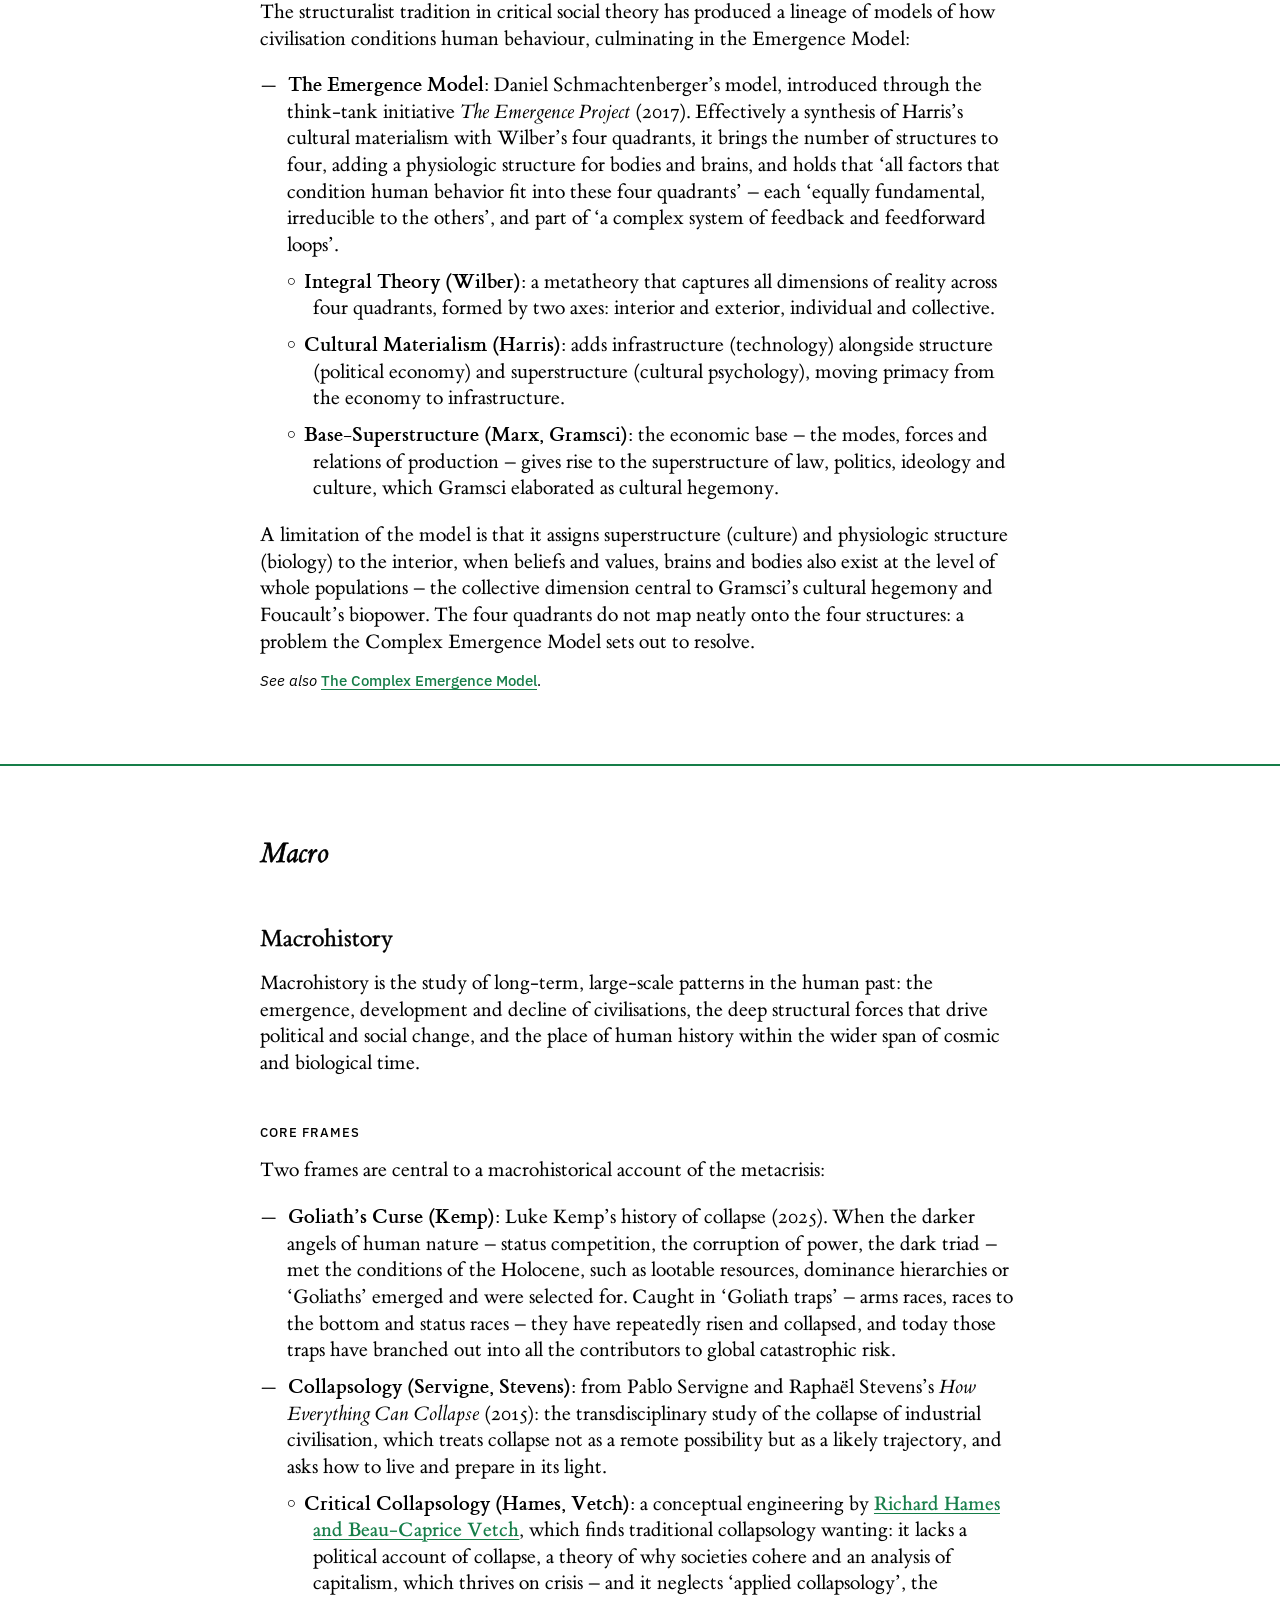
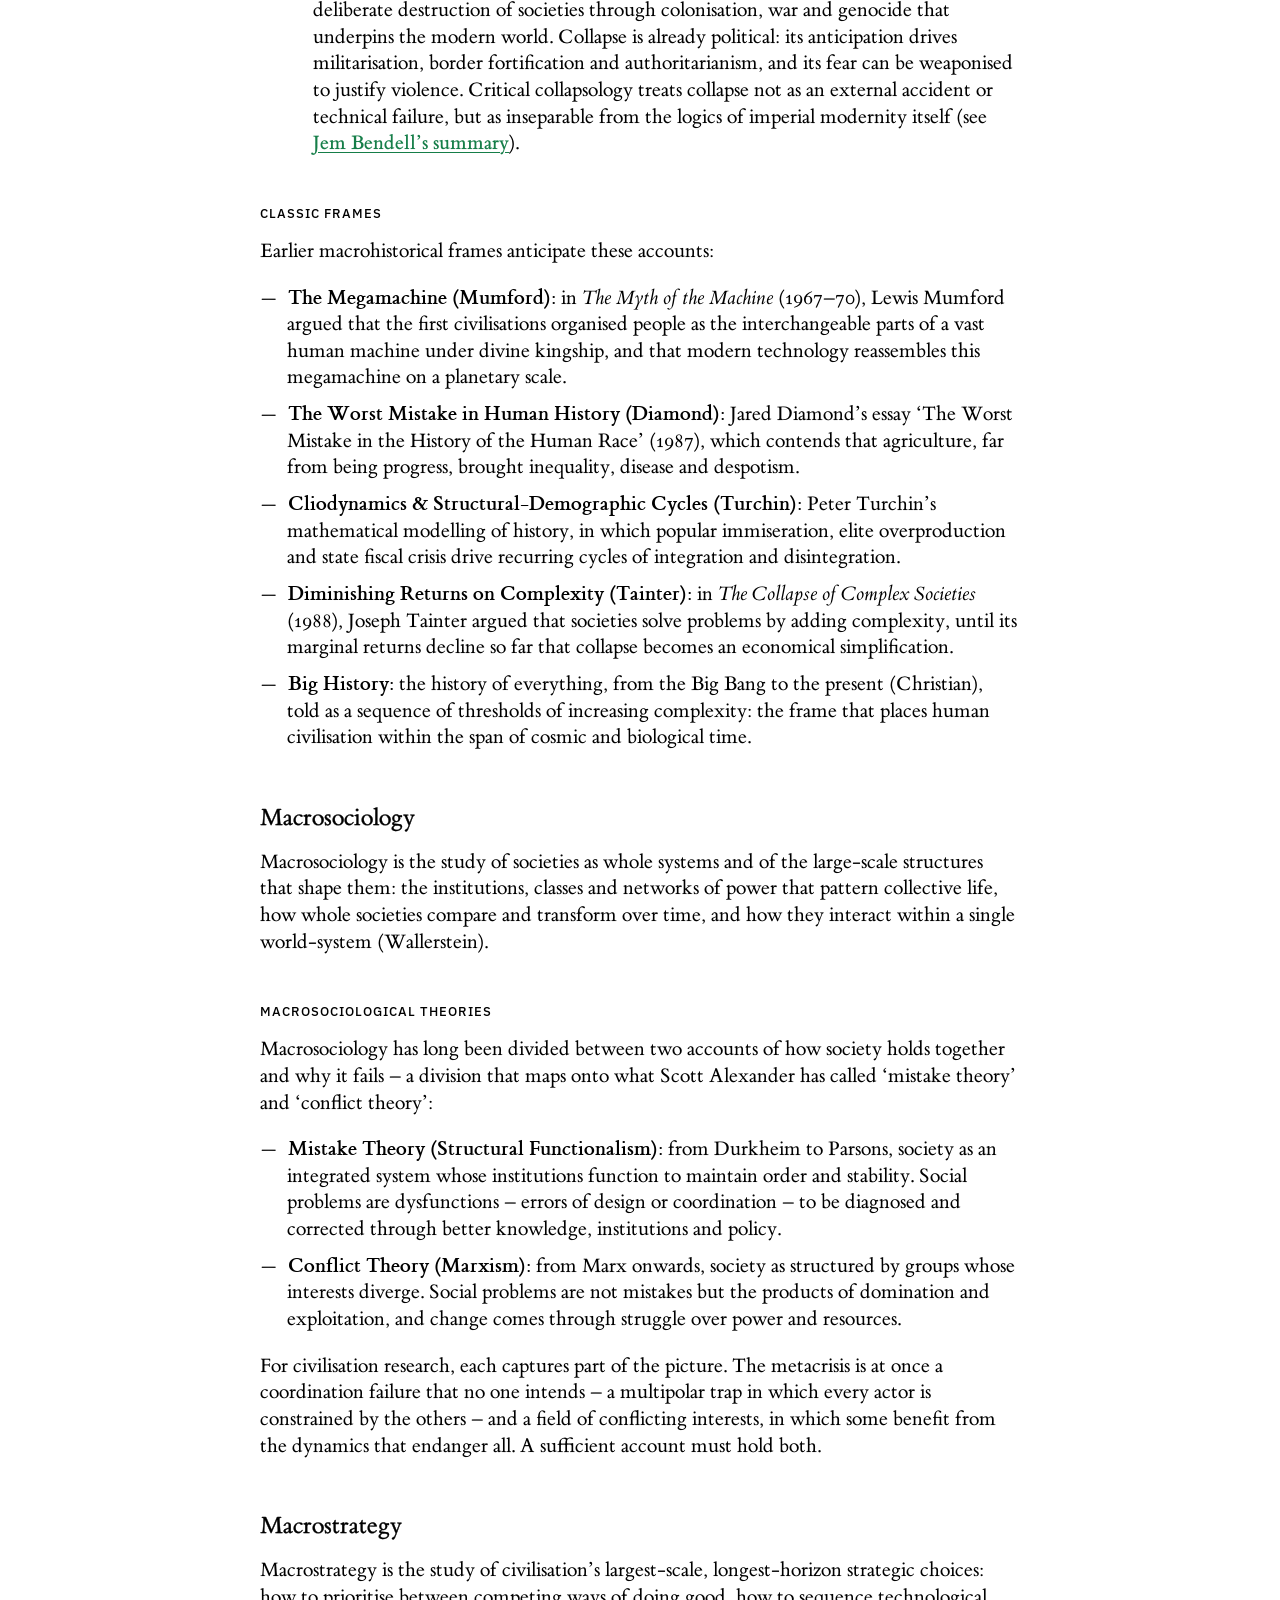
==== commit a3dd2660: "Critical collapsology from Hames and Vetch The entry now gives their critique of traditional collaps" ====
--- a/index.html
+++ b/index.html
@@ -2883,7 +2883,7 @@
                 <li><strong>Goliath&rsquo;s Curse (Kemp):</strong> Luke Kemp&rsquo;s history of collapse (2025). When the darker angels of human nature &ndash; status competition, the corruption of power, the dark triad &ndash; met the conditions of the Holocene, such as lootable resources, dominance hierarchies or &lsquo;Goliaths&rsquo; emerged and were selected for. Caught in &lsquo;Goliath traps&rsquo; &ndash; arms races, races to the bottom and status races &ndash; they have repeatedly risen and collapsed, and today those traps have branched out into all the contributors to global catastrophic risk.</li>
                 <li><strong>Collapsology (Servigne, Stevens):</strong> from Pablo Servigne and Rapha&euml;l Stevens&rsquo;s <em>How Everything Can Collapse</em> (2015): the transdisciplinary study of the collapse of industrial civilisation, which treats collapse not as a remote possibility but as a likely trajectory, and asks how to live and prepare in its light.
                   <ul class="dash-list live-sub">
-                    <li><strong>Critical Collapsology (Hames):</strong> a critical development of collapsology, interrogating its assumptions and asking not only whether civilisation will collapse, but what is collapsing, for whom, and what might be built in its place.</li>
+                    <li><strong>Critical Collapsology (Hames, Vetch):</strong> a conceptual engineering by <a href="https://thenewcentre.org/archive/critical-collapsology-theory-and-the-ends-of-worlds/" target="_blank" rel="noopener">Richard Hames and Beau-Caprice Vetch</a>, which finds traditional collapsology wanting: it lacks a political account of collapse, a theory of why societies cohere and an analysis of capitalism, which thrives on crisis &ndash; and it neglects &lsquo;applied collapsology&rsquo;, the deliberate destruction of societies through colonisation, war and genocide that underpins the modern world. Collapse is already political: its anticipation drives militarisation, border fortification and authoritarianism, and its fear can be weaponised to justify violence. Critical collapsology treats collapse not as an external accident or technical failure, but as inseparable from the logics of imperial modernity itself (see <a href="https://jembendell.com/2025/08/28/critical-collapsology-the-future-of-the-left-info-ahead-of-the-metacrisis-meeting/" target="_blank" rel="noopener">Jem Bendell&rsquo;s summary</a>).</li>
                   </ul>
                 </li>
               </ul>
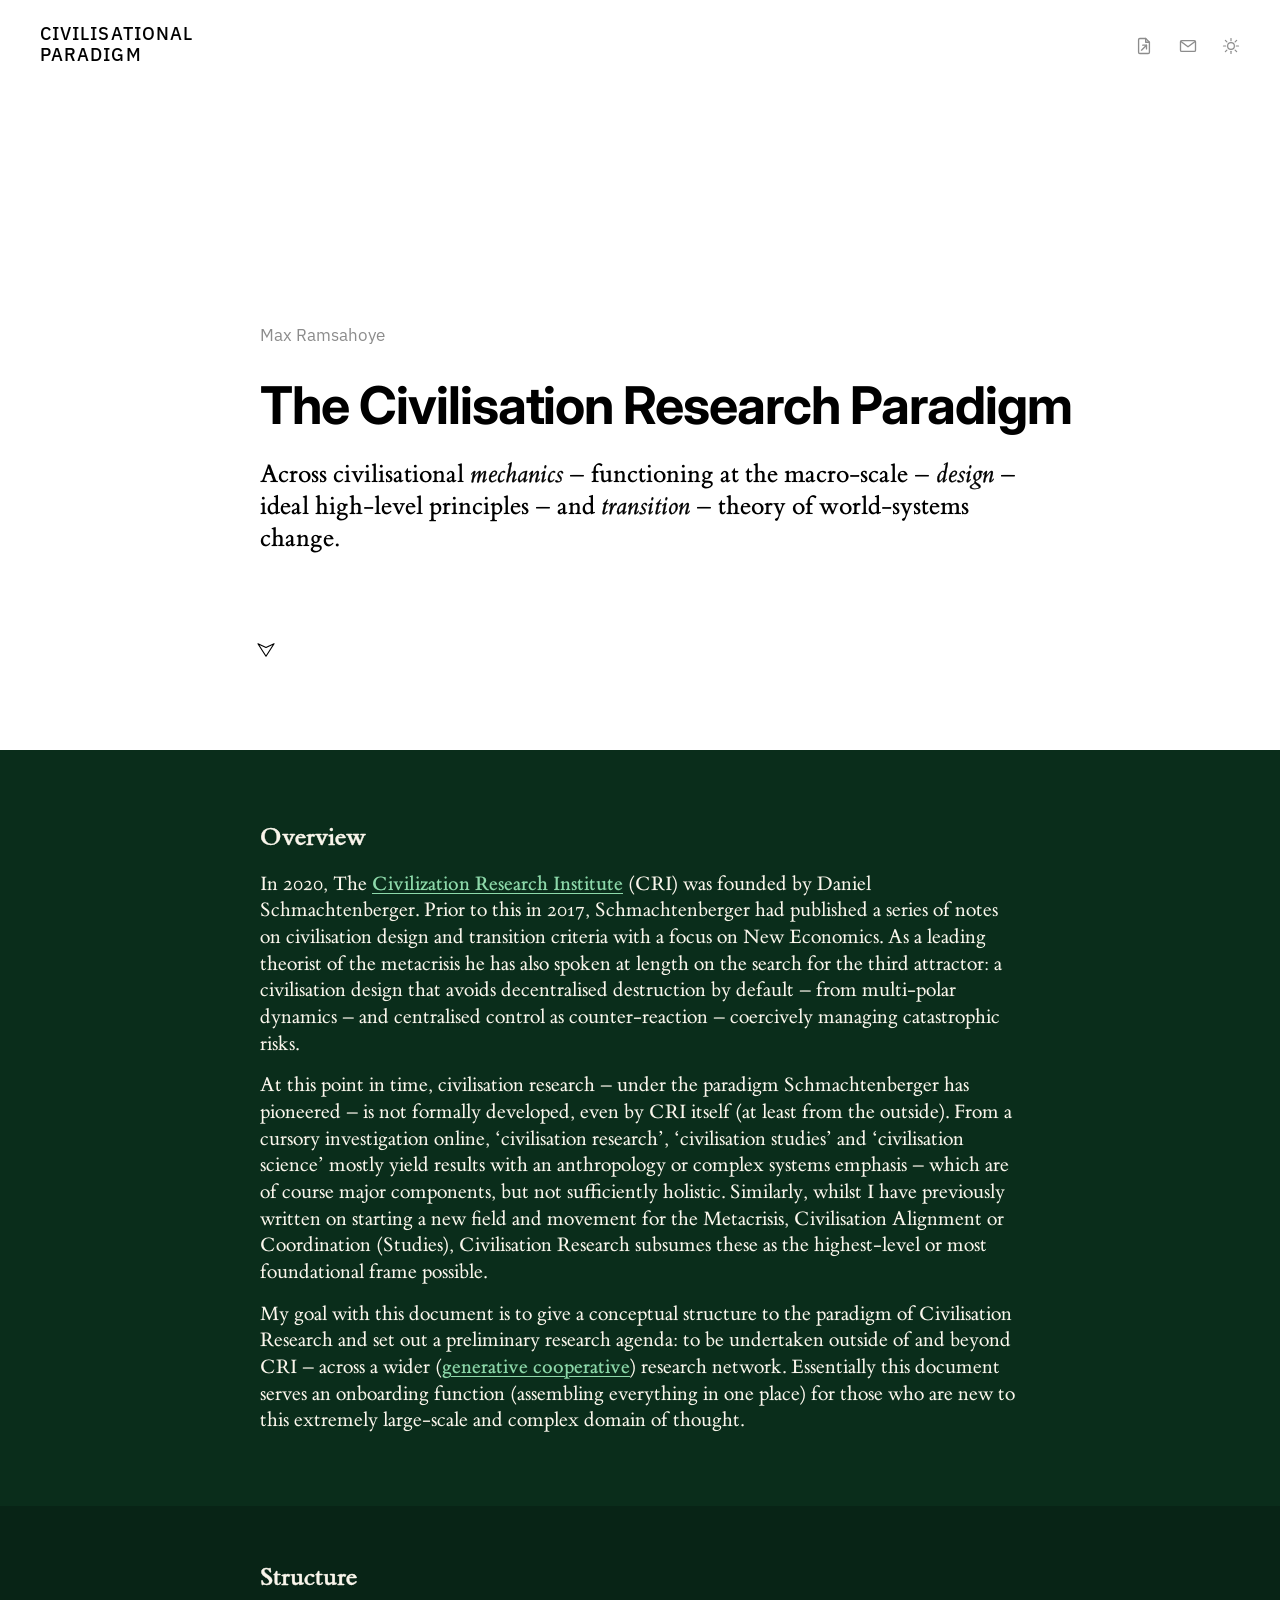
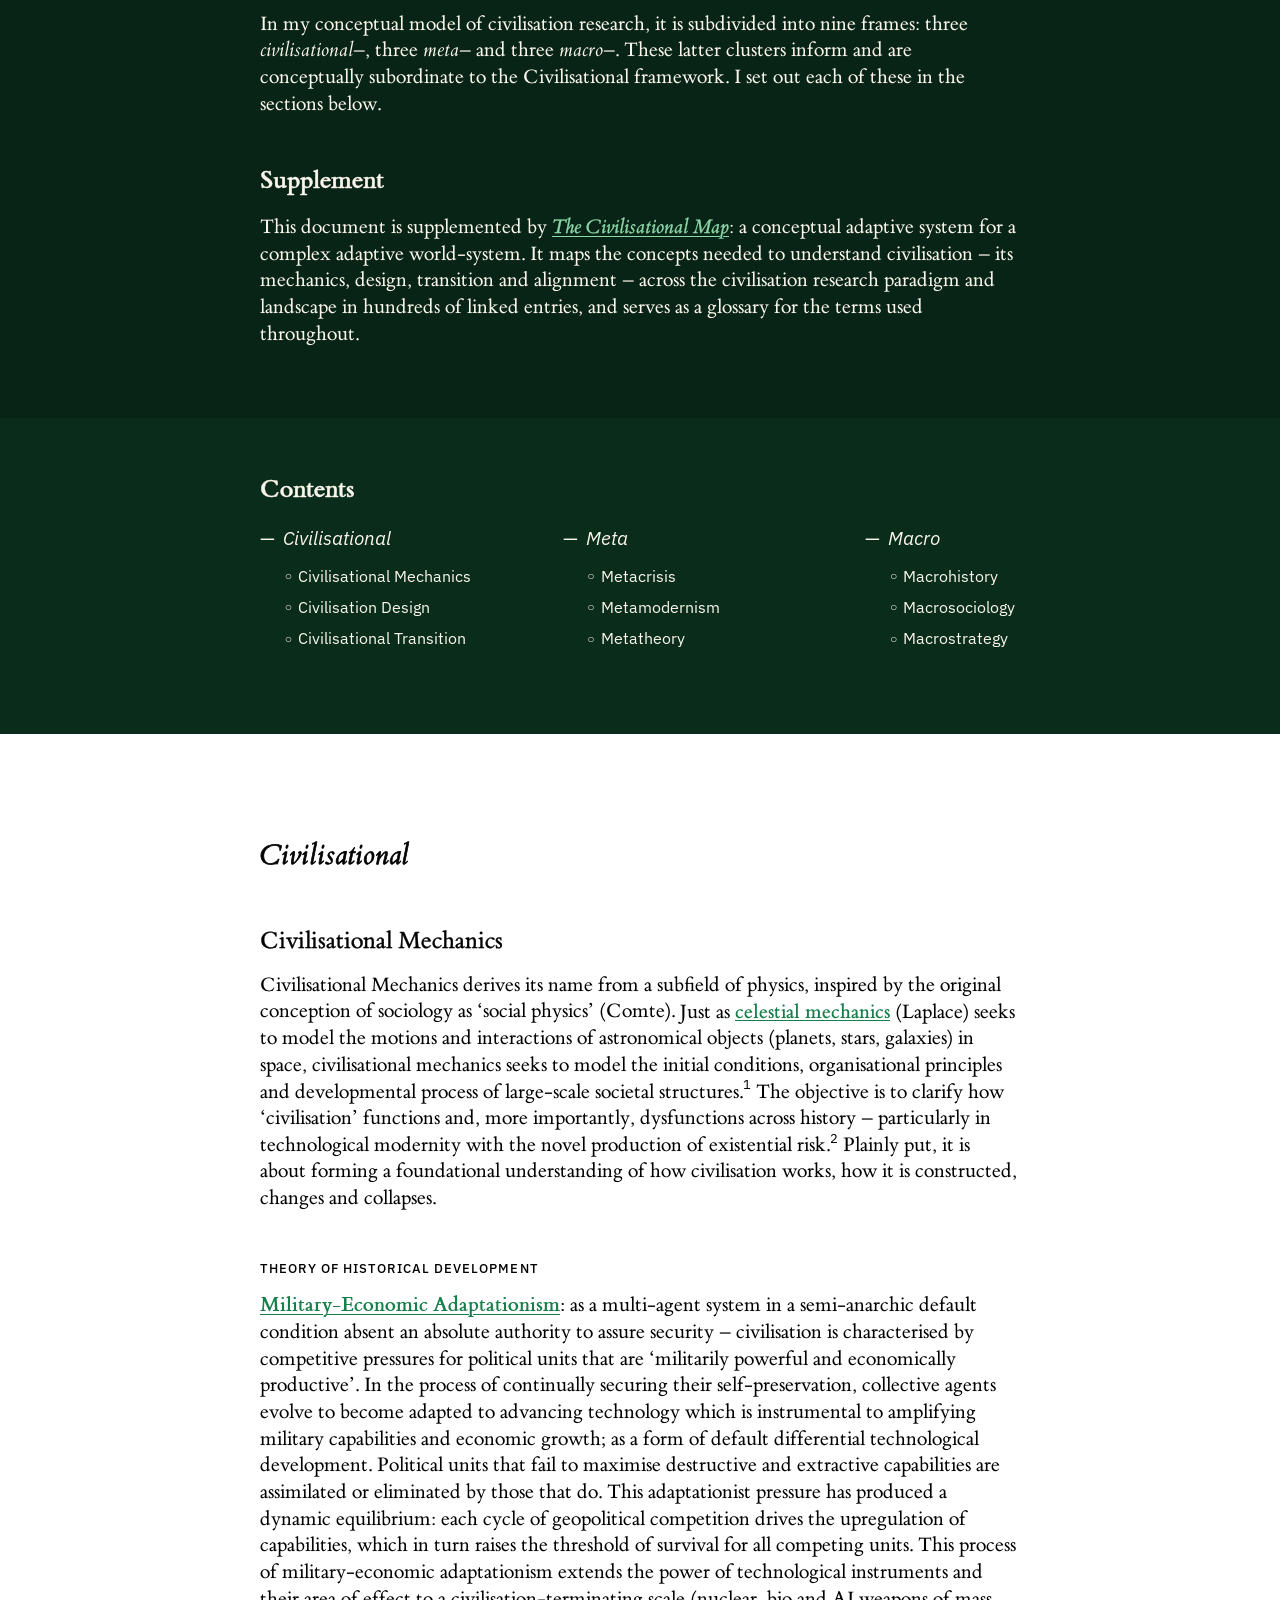
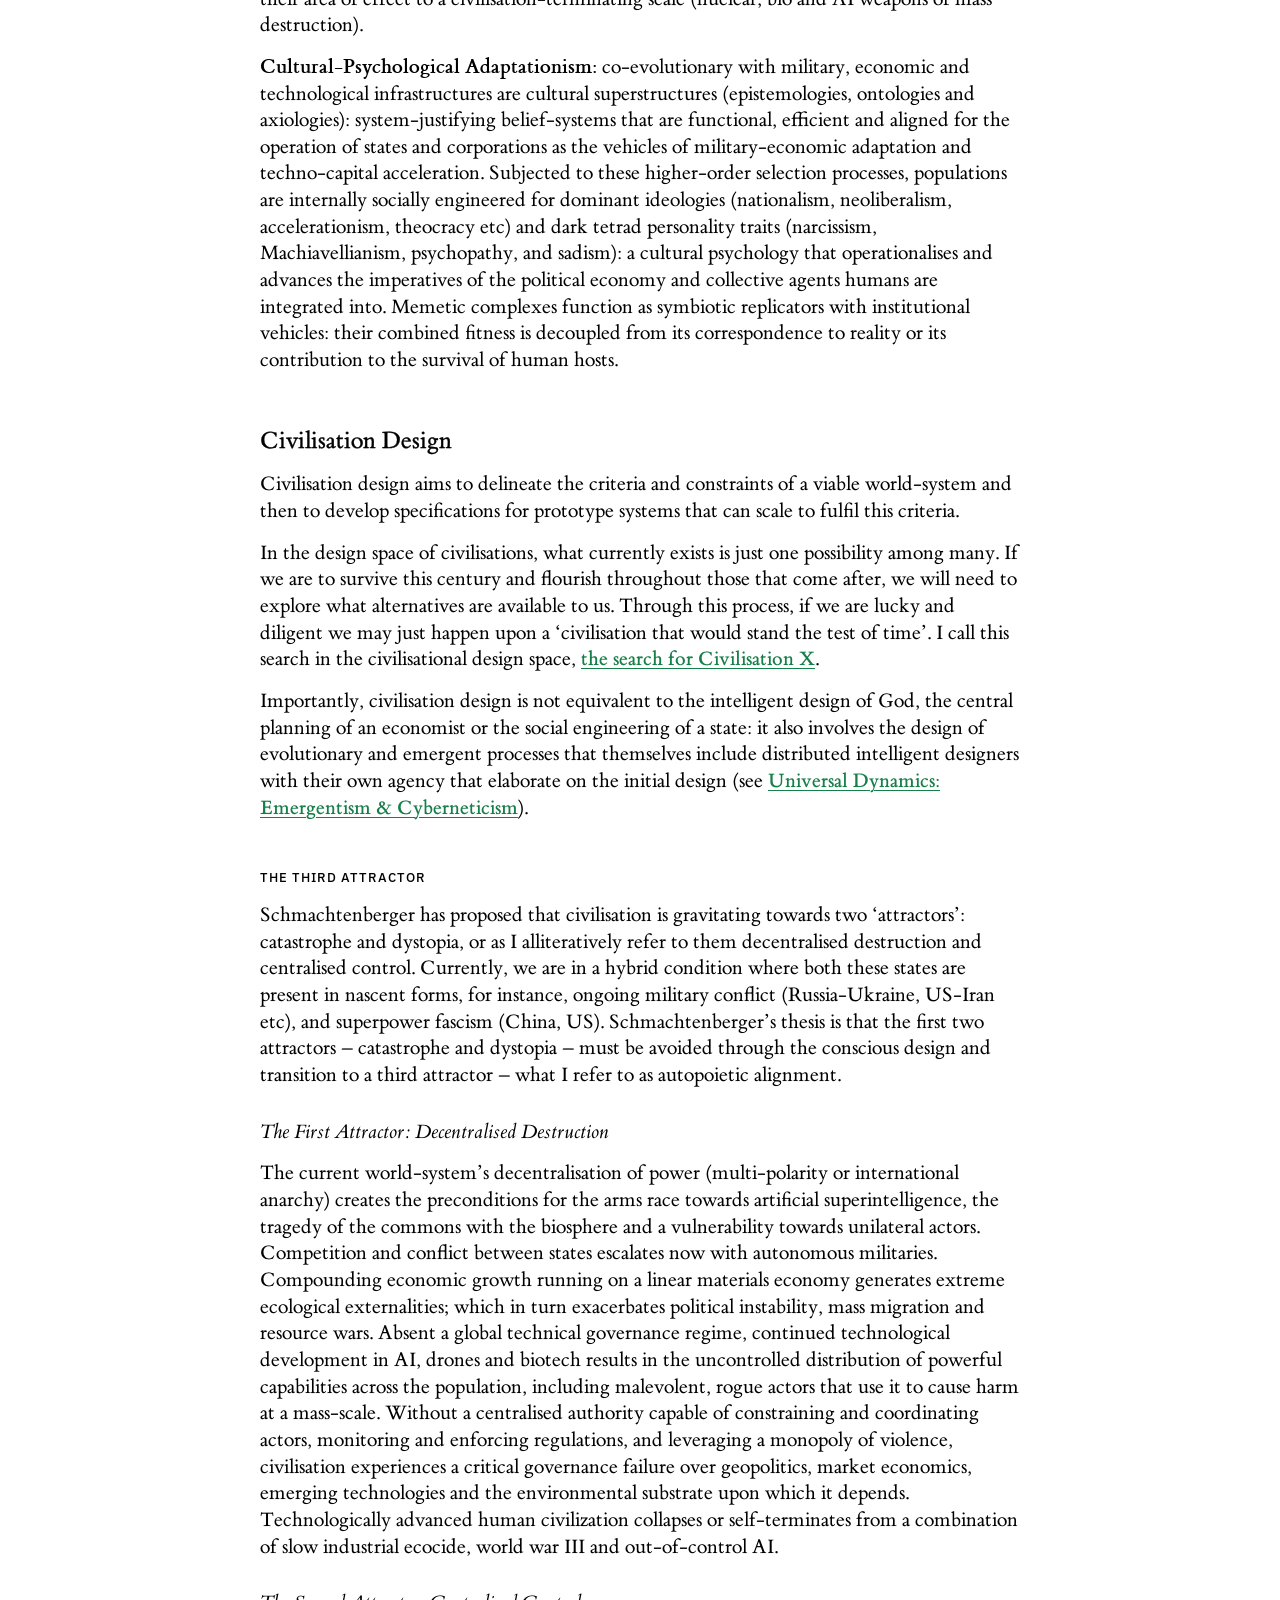
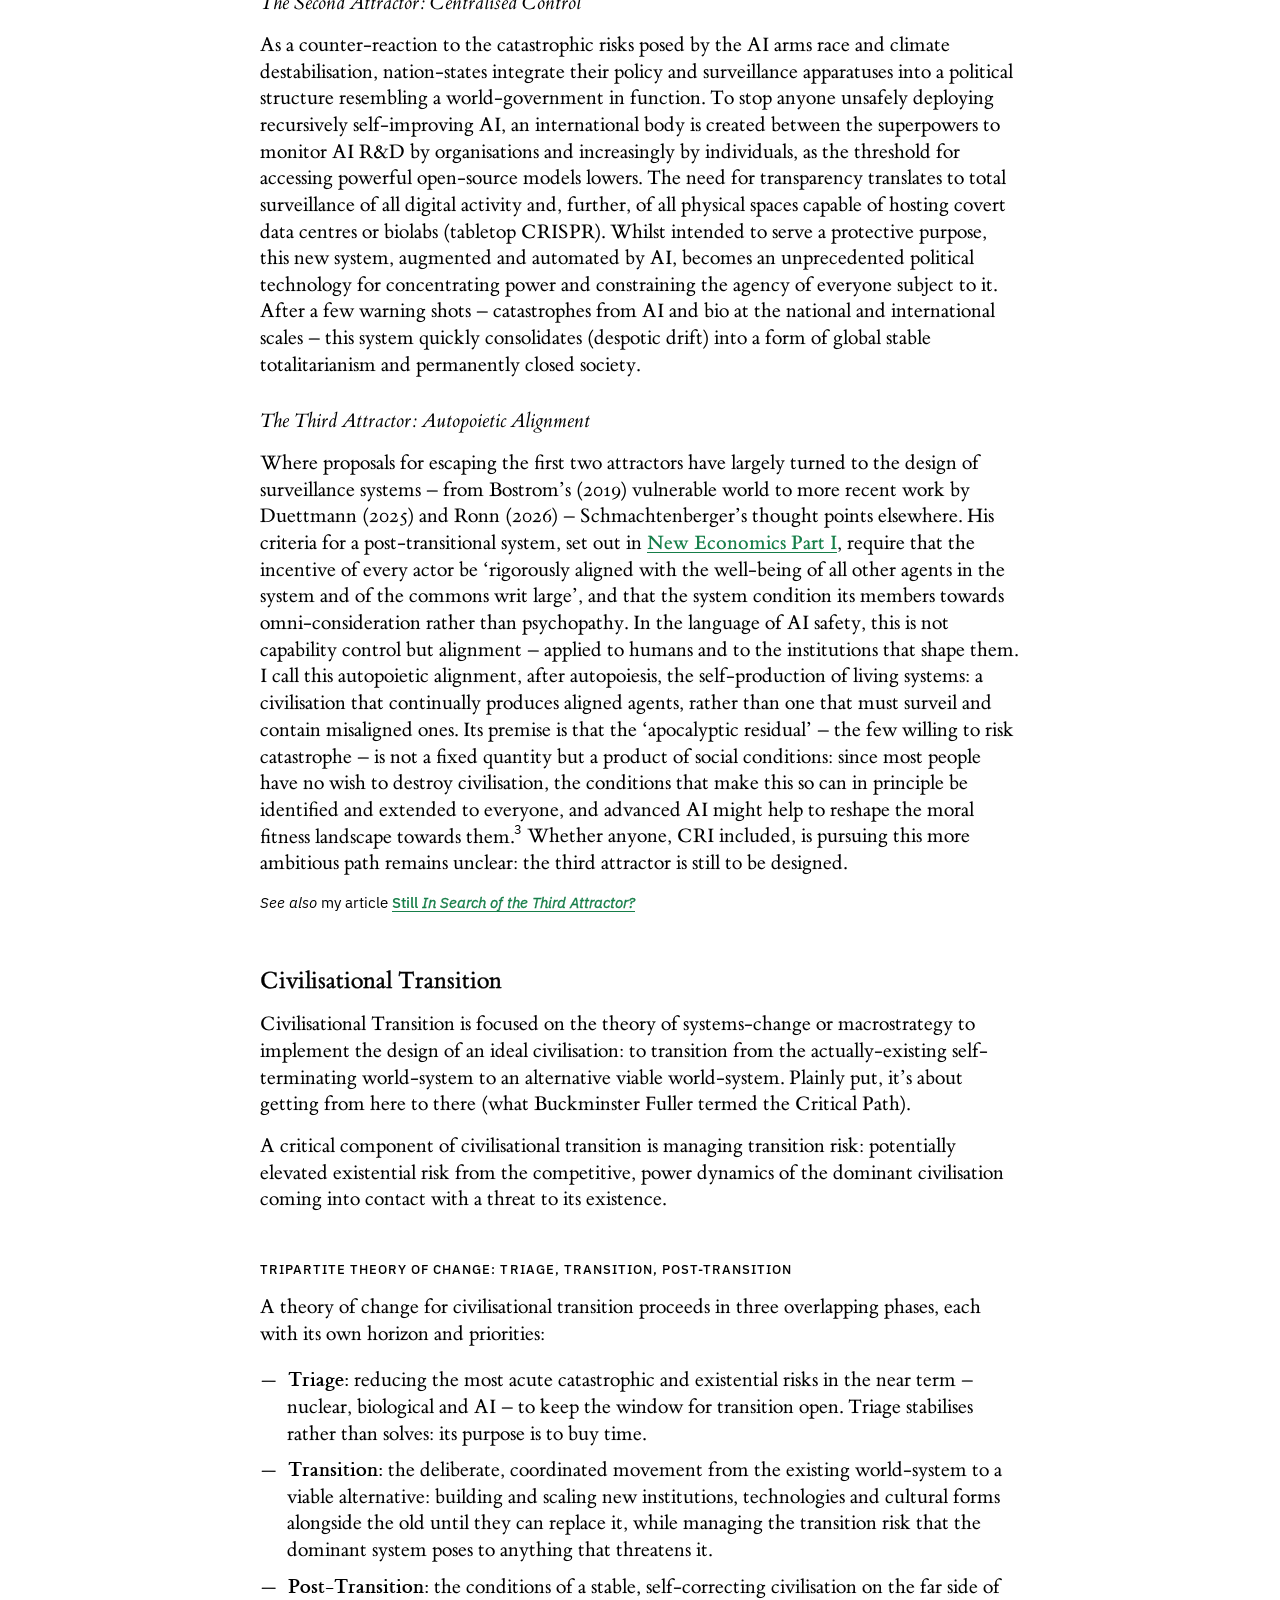
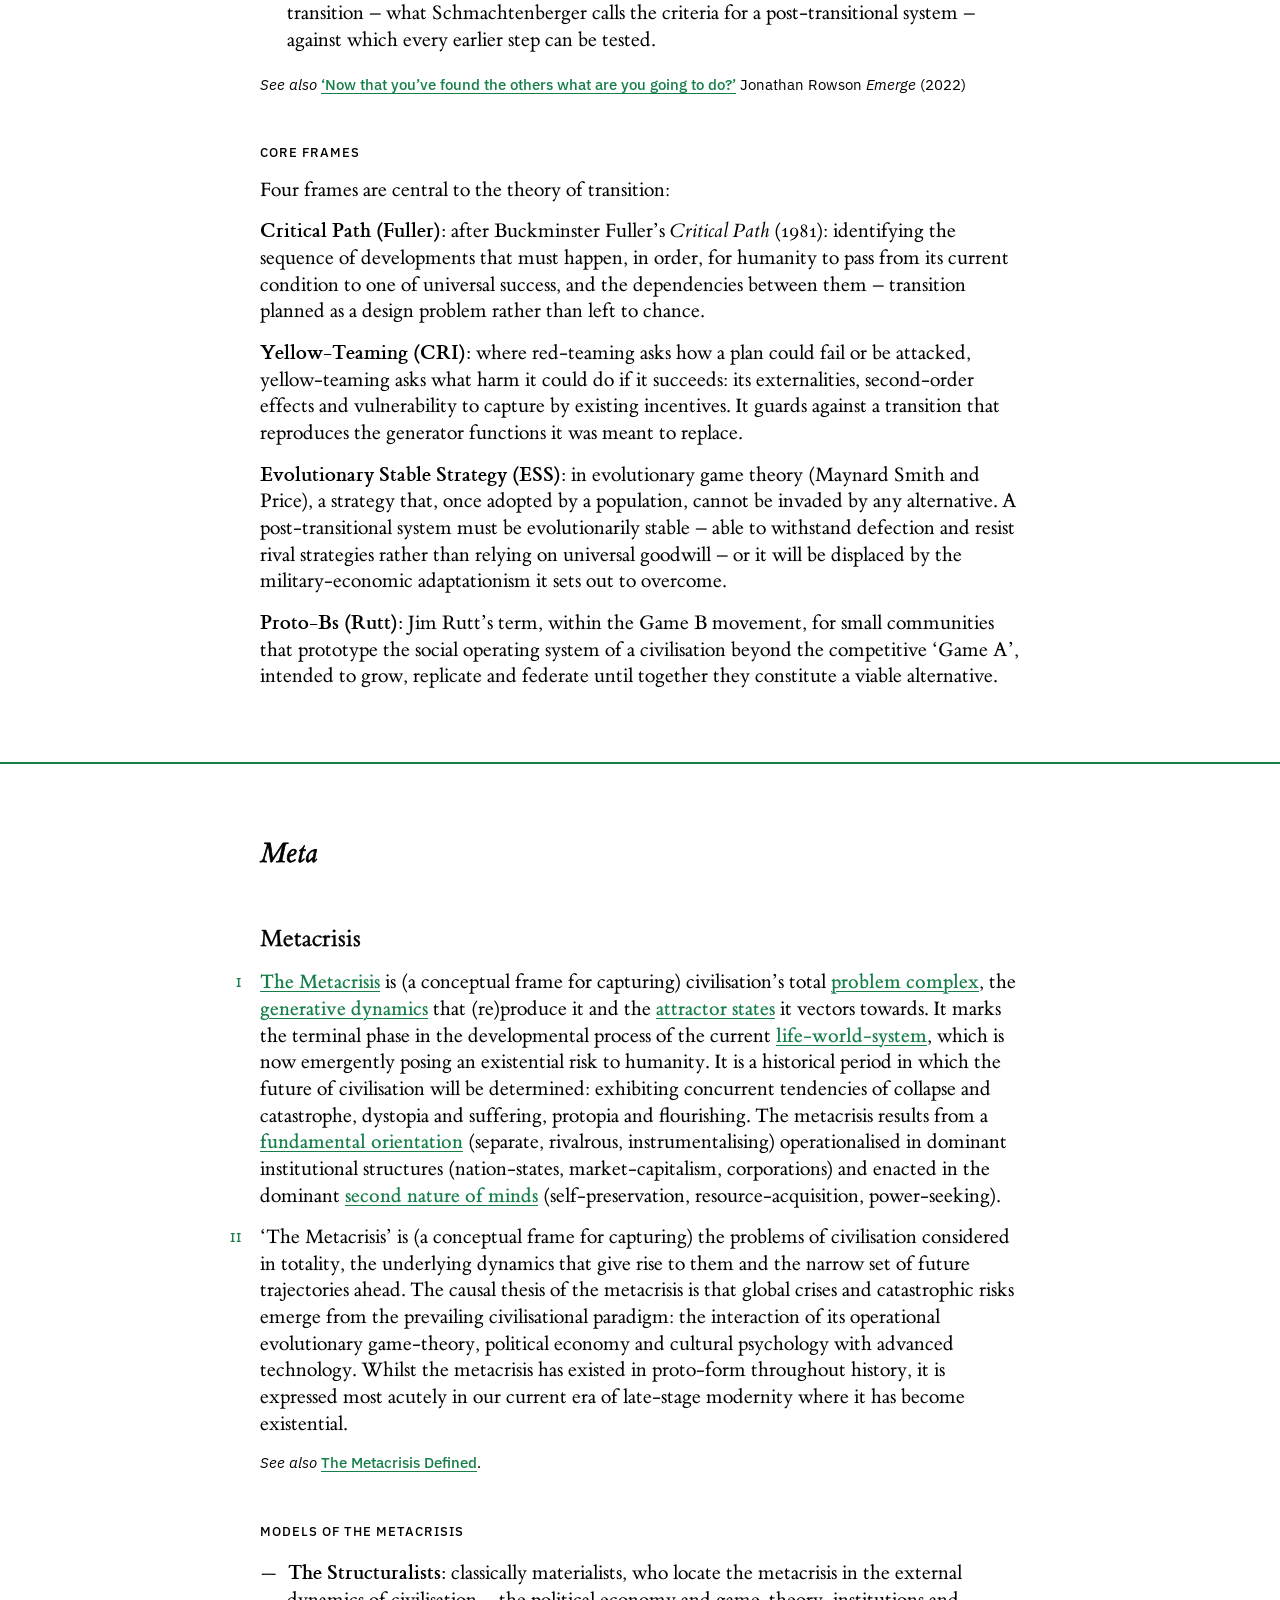
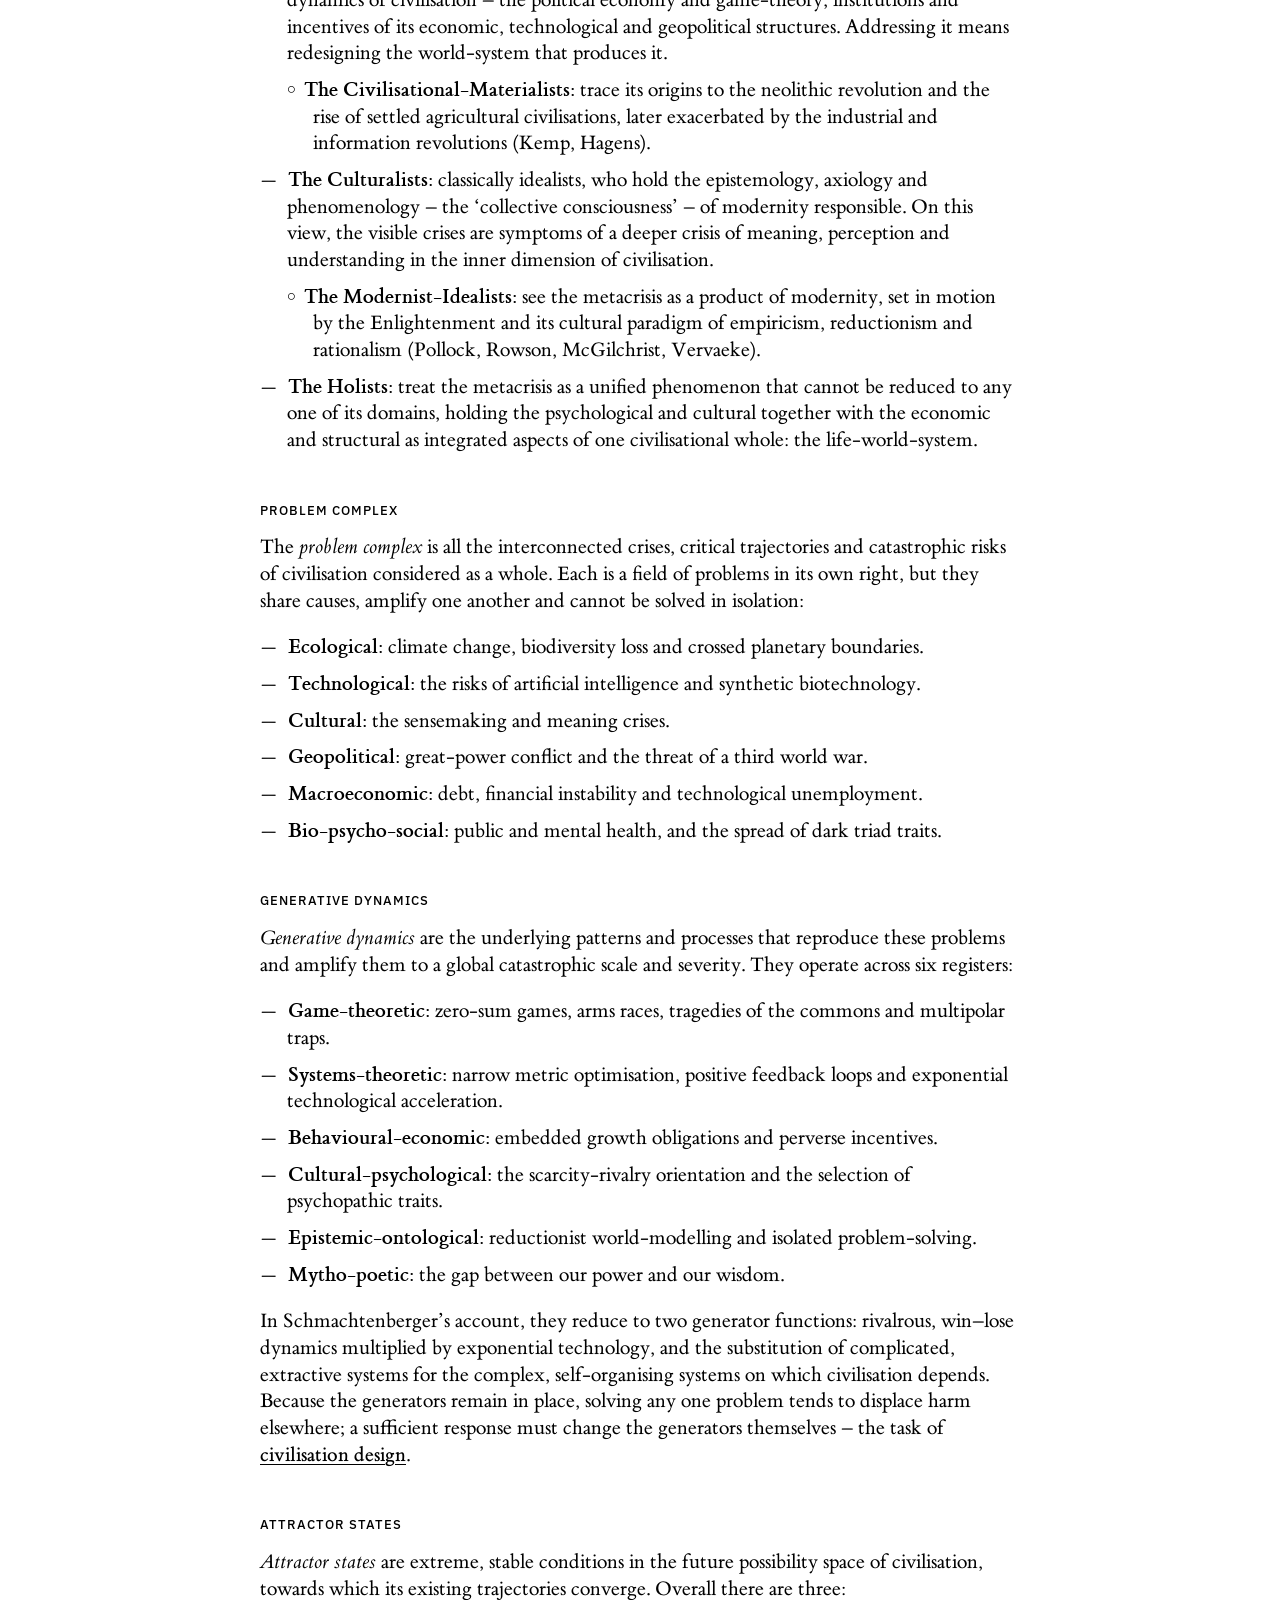
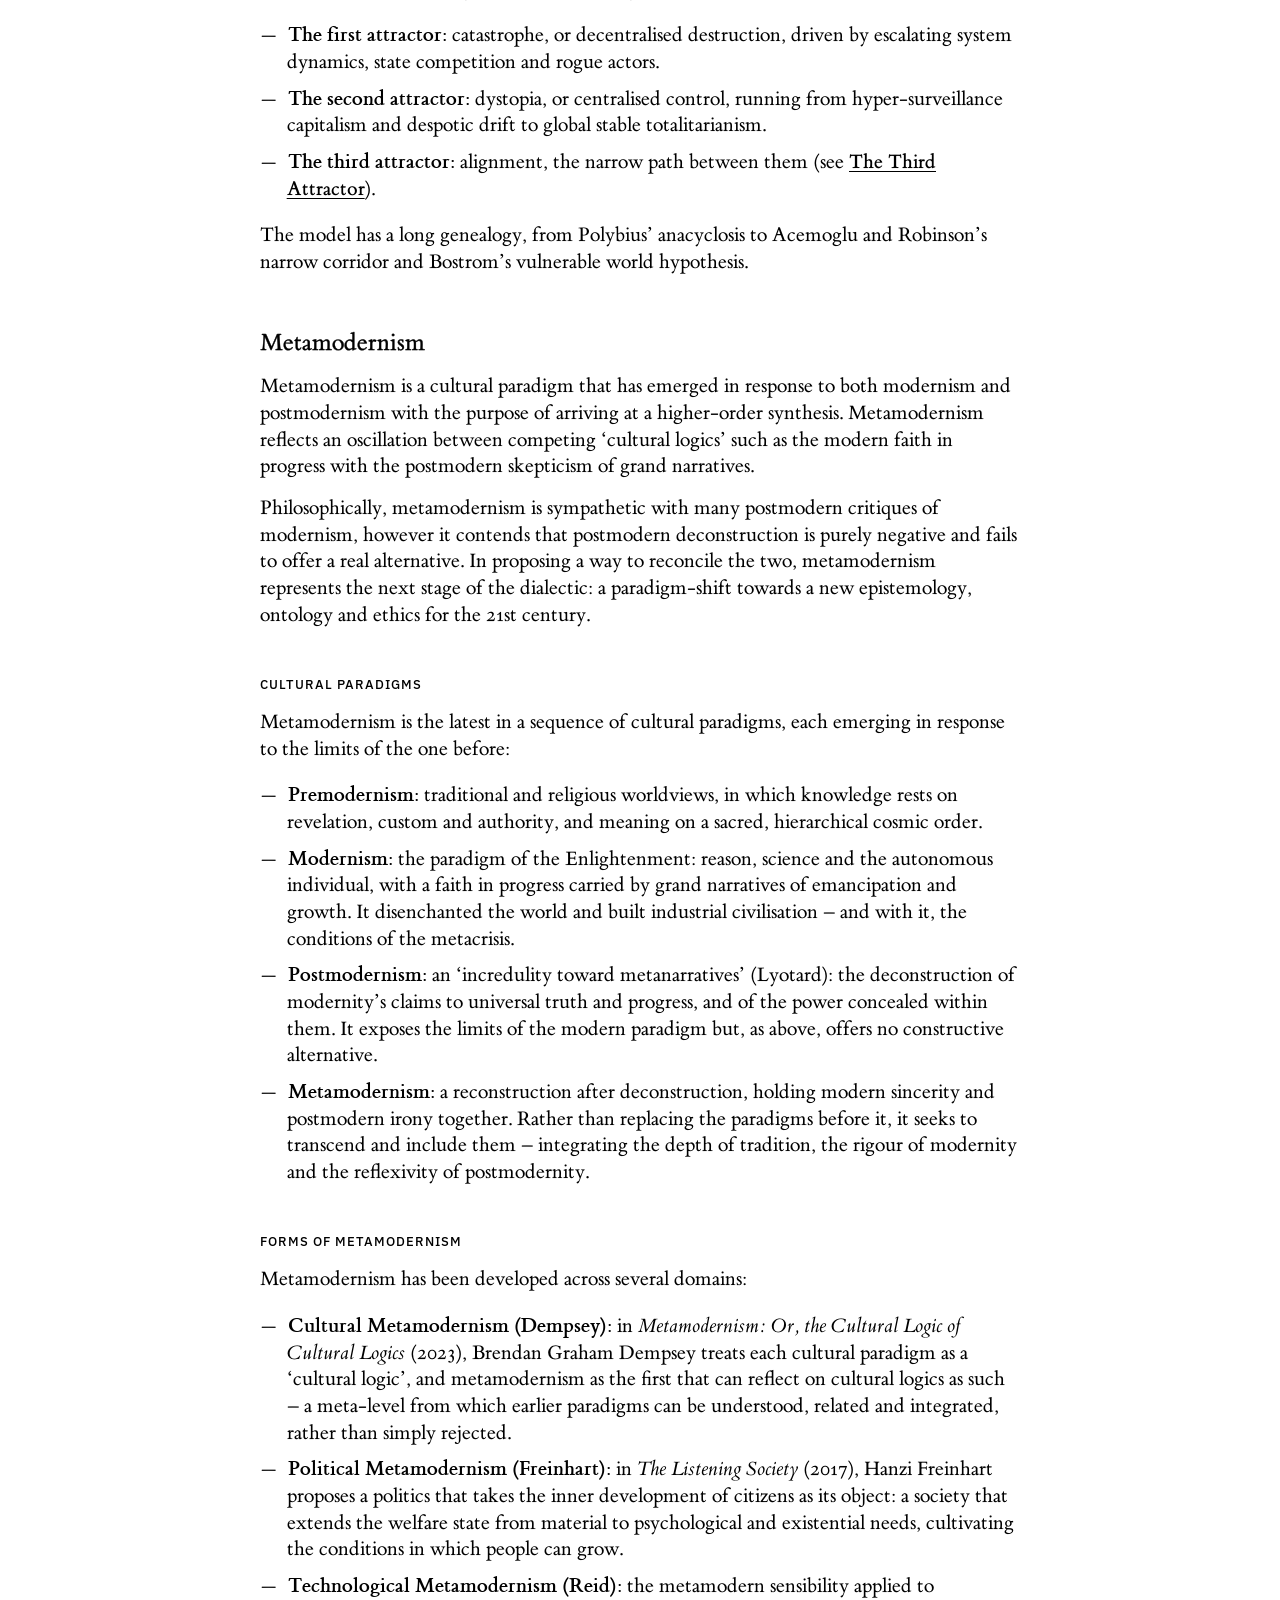
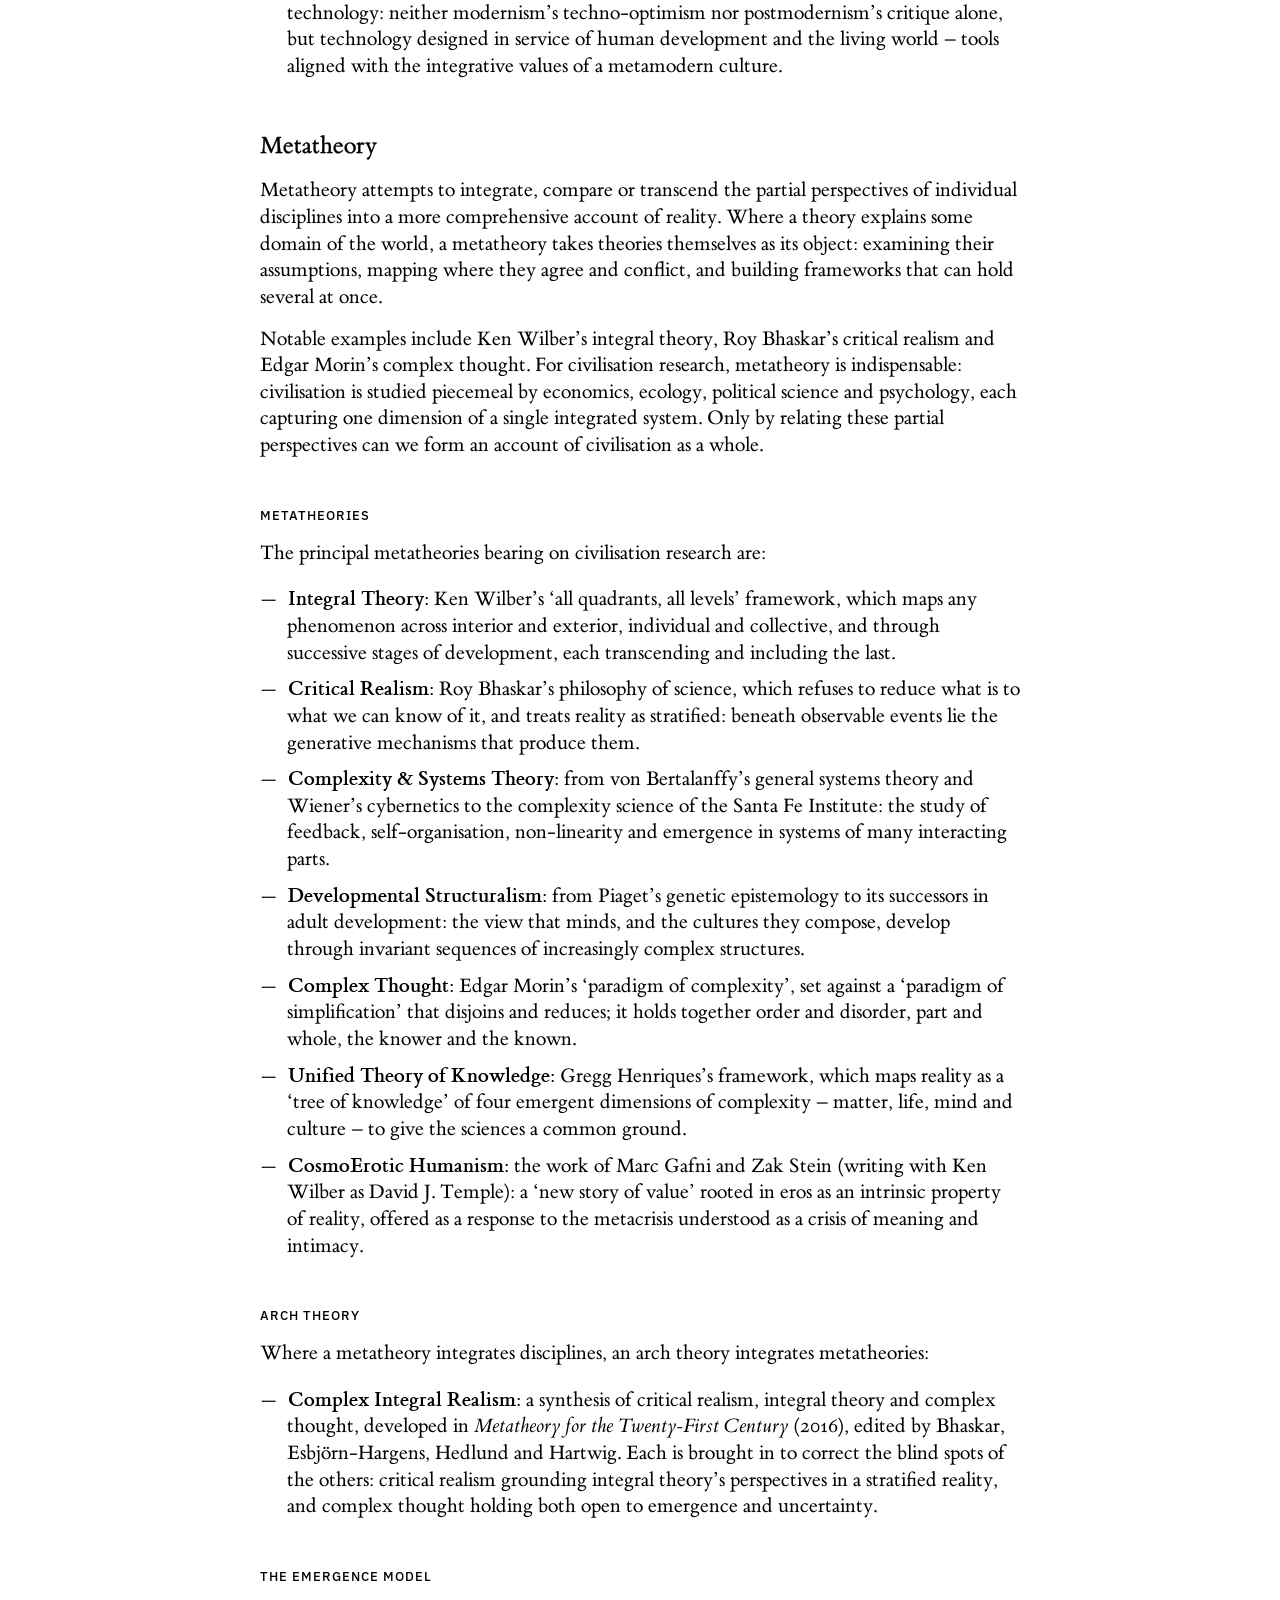
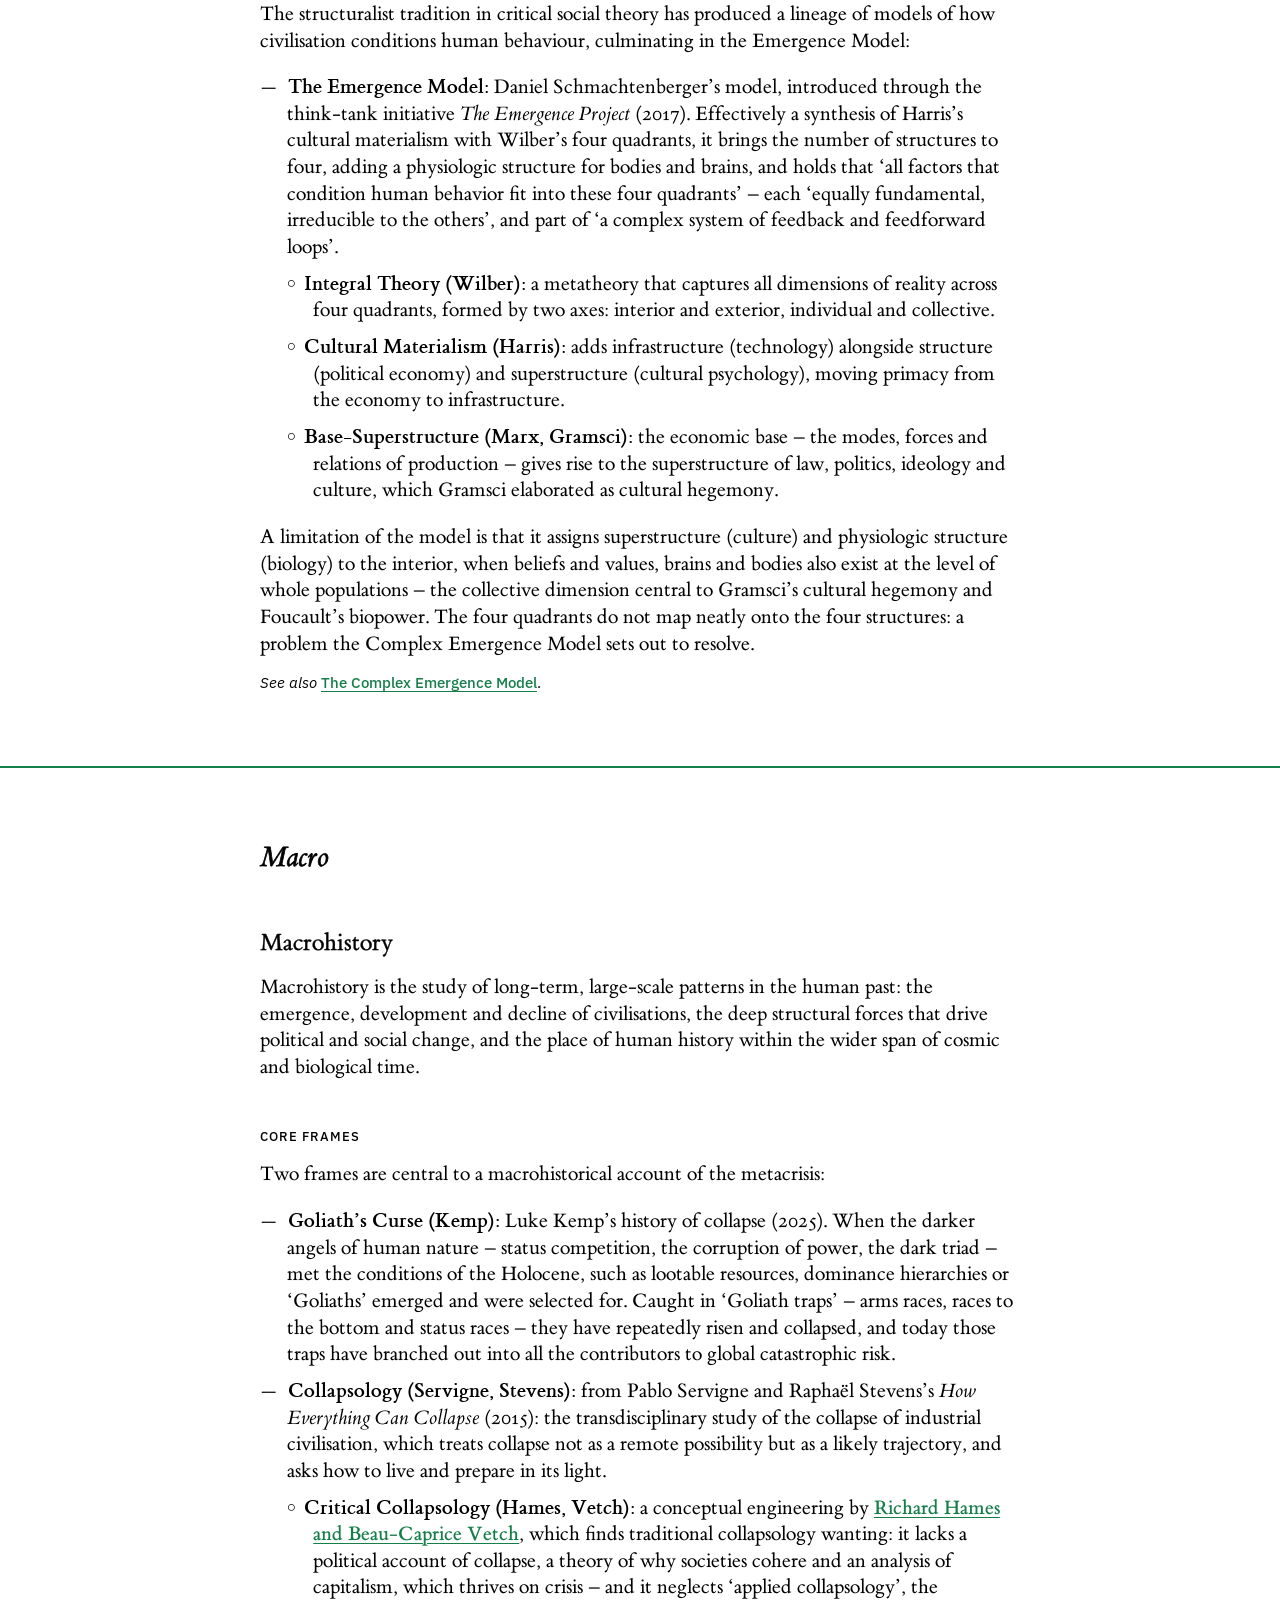
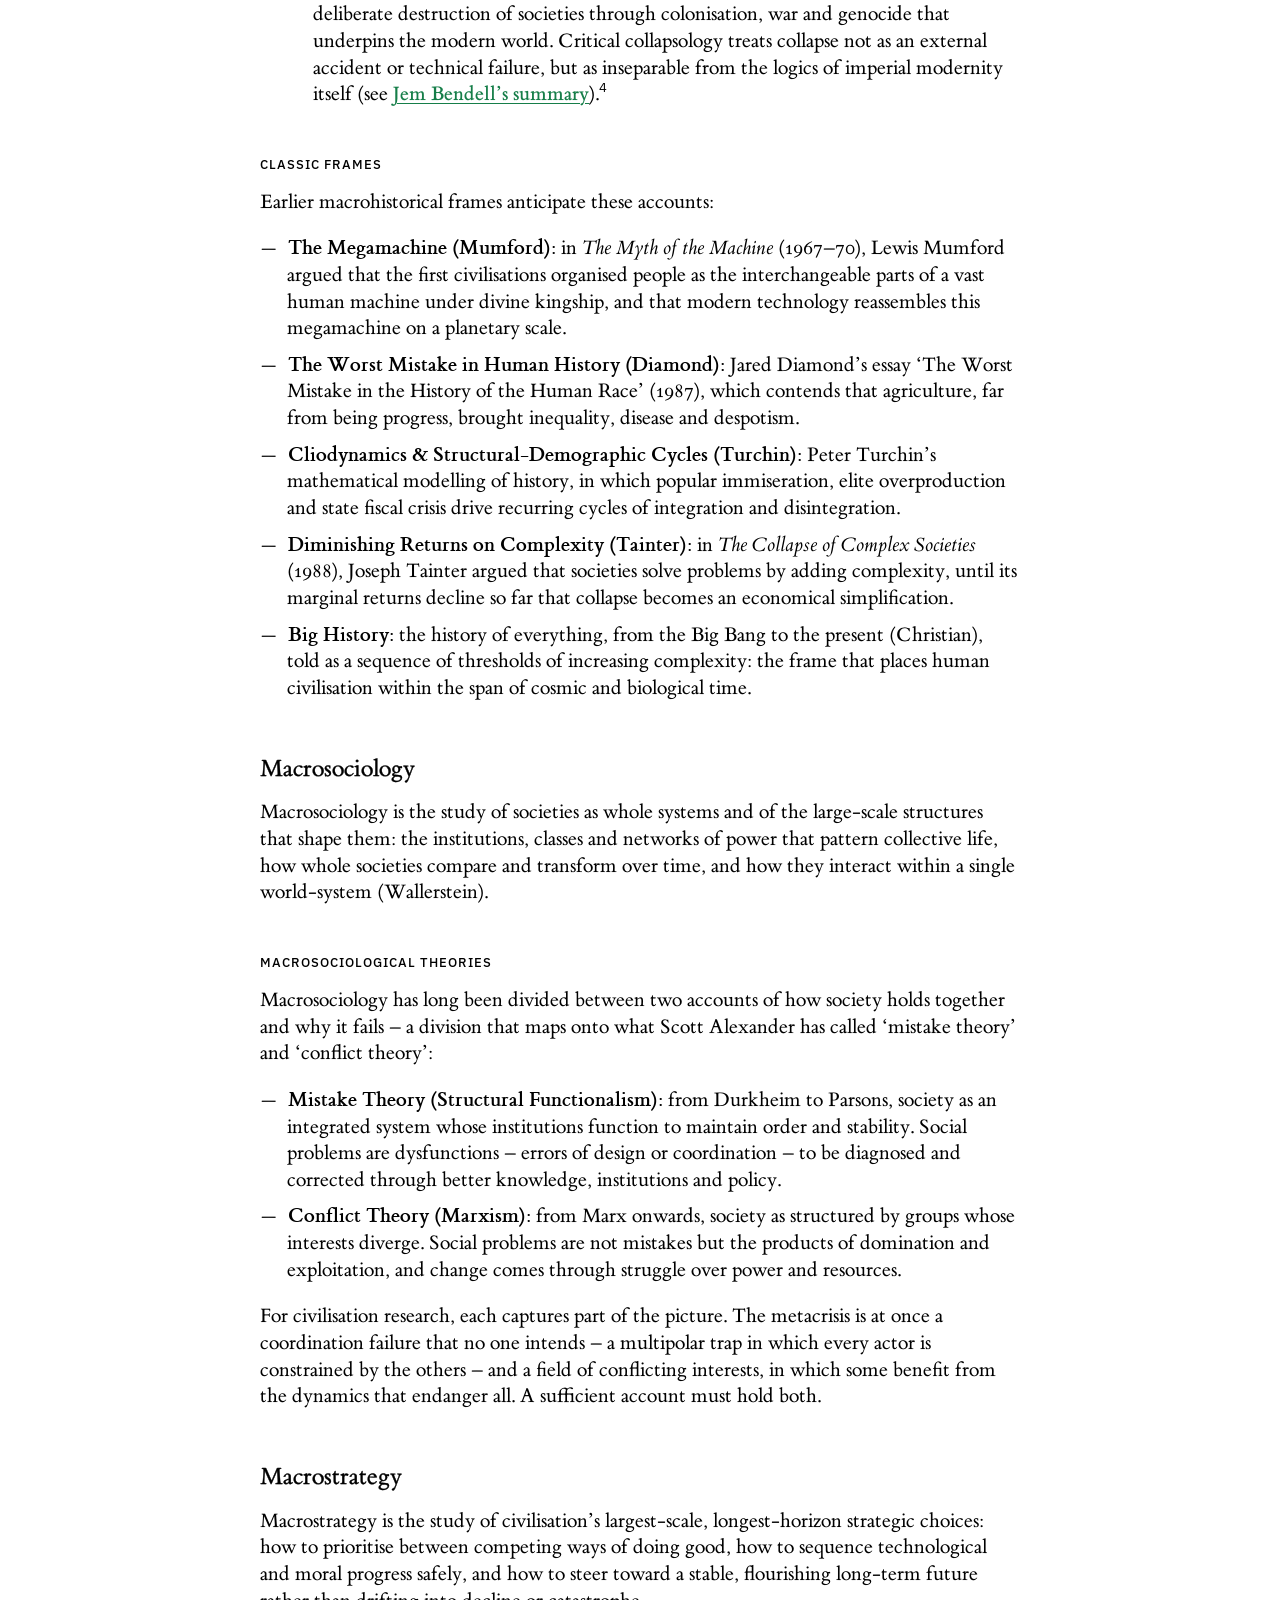
==== commit fdb06d70: "Critical collapsology: the politics of collapse as a sidenote The 'politics of collapse' passage mov" ====
--- a/index.html
+++ b/index.html
@@ -1309,20 +1309,18 @@
     /* a 2px rule between the clusters of sections (above Meta and Macro),
        with the same space above and below it: in the link accent, the
        full width of the window (the text column is centred in it) */
+    /* (drawn as a block at the head of the section, not positioned, so
+       that the section is not the frame its sidenotes are placed in) */
     .article-body section.divided {
-      position: relative;
       margin-top: 72px;
-      padding-top: 72px;
     }
 
     .article-body section.divided::before {
       content: '';
-      position: absolute;
-      top: 0;
-      left: 50%;
+      display: block;
       width: 100vw;
       height: 2px;
-      transform: translateX(-50%);
+      margin: 0 0 72px calc(50% - 50vw);
       background: var(--link-blue);
     }
 
@@ -2883,7 +2881,7 @@
                 <li><strong>Goliath&rsquo;s Curse (Kemp):</strong> Luke Kemp&rsquo;s history of collapse (2025). When the darker angels of human nature &ndash; status competition, the corruption of power, the dark triad &ndash; met the conditions of the Holocene, such as lootable resources, dominance hierarchies or &lsquo;Goliaths&rsquo; emerged and were selected for. Caught in &lsquo;Goliath traps&rsquo; &ndash; arms races, races to the bottom and status races &ndash; they have repeatedly risen and collapsed, and today those traps have branched out into all the contributors to global catastrophic risk.</li>
                 <li><strong>Collapsology (Servigne, Stevens):</strong> from Pablo Servigne and Rapha&euml;l Stevens&rsquo;s <em>How Everything Can Collapse</em> (2015): the transdisciplinary study of the collapse of industrial civilisation, which treats collapse not as a remote possibility but as a likely trajectory, and asks how to live and prepare in its light.
                   <ul class="dash-list live-sub">
-                    <li><strong>Critical Collapsology (Hames, Vetch):</strong> a conceptual engineering by <a href="https://thenewcentre.org/archive/critical-collapsology-theory-and-the-ends-of-worlds/" target="_blank" rel="noopener">Richard Hames and Beau-Caprice Vetch</a>, which finds traditional collapsology wanting: it lacks a political account of collapse, a theory of why societies cohere and an analysis of capitalism, which thrives on crisis &ndash; and it neglects &lsquo;applied collapsology&rsquo;, the deliberate destruction of societies through colonisation, war and genocide that underpins the modern world. Collapse is already political: its anticipation drives militarisation, border fortification and authoritarianism, and its fear can be weaponised to justify violence. Critical collapsology treats collapse not as an external accident or technical failure, but as inseparable from the logics of imperial modernity itself (see <a href="https://jembendell.com/2025/08/28/critical-collapsology-the-future-of-the-left-info-ahead-of-the-metacrisis-meeting/" target="_blank" rel="noopener">Jem Bendell&rsquo;s summary</a>).</li>
+                    <li><strong>Critical Collapsology (Hames, Vetch):</strong> a conceptual engineering by <a href="https://thenewcentre.org/archive/critical-collapsology-theory-and-the-ends-of-worlds/" target="_blank" rel="noopener">Richard Hames and Beau-Caprice Vetch</a>, which finds traditional collapsology wanting: it lacks a political account of collapse, a theory of why societies cohere and an analysis of capitalism, which thrives on crisis &ndash; and it neglects &lsquo;applied collapsology&rsquo;, the deliberate destruction of societies through colonisation, war and genocide that underpins the modern world. Critical collapsology treats collapse not as an external accident or technical failure, but as inseparable from the logics of imperial modernity itself (see <a href="https://jembendell.com/2025/08/28/critical-collapsology-the-future-of-the-left-info-ahead-of-the-metacrisis-meeting/" target="_blank" rel="noopener">Jem Bendell&rsquo;s summary</a>).<a class="sidenote-ref" id="ref-4" href="#note-4" aria-label="Note 4"></a><span class="sidenote" id="note-4" role="note"><a class="sidenote-label" href="#ref-4" aria-label="Back to note 4 in the text"></a>Collapse is also a political phenomenon. A &lsquo;politics of collapse&rsquo; is already with us: its anticipation shapes geopolitics through militarisation, border fortification and authoritarian responses, and its fear can be weaponised to justify violence.</span></li>
                   </ul>
                 </li>
               </ul>
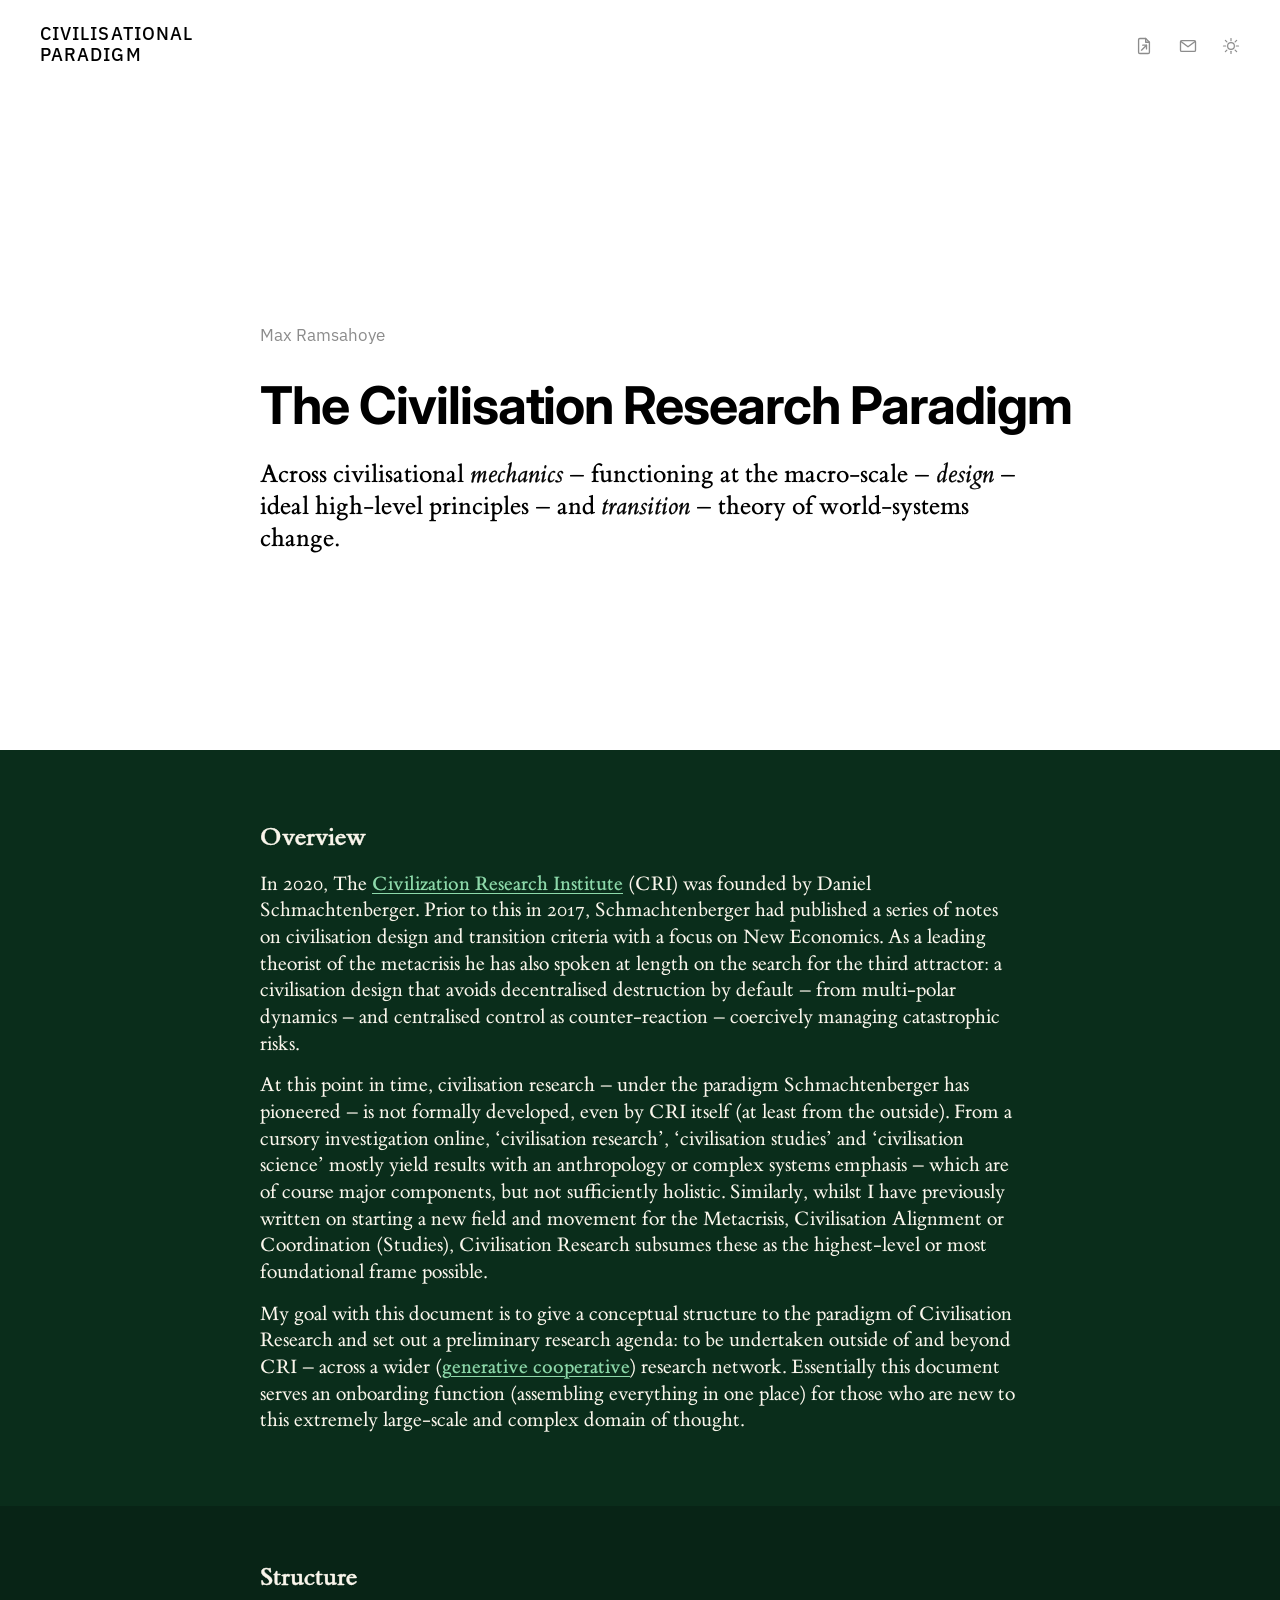
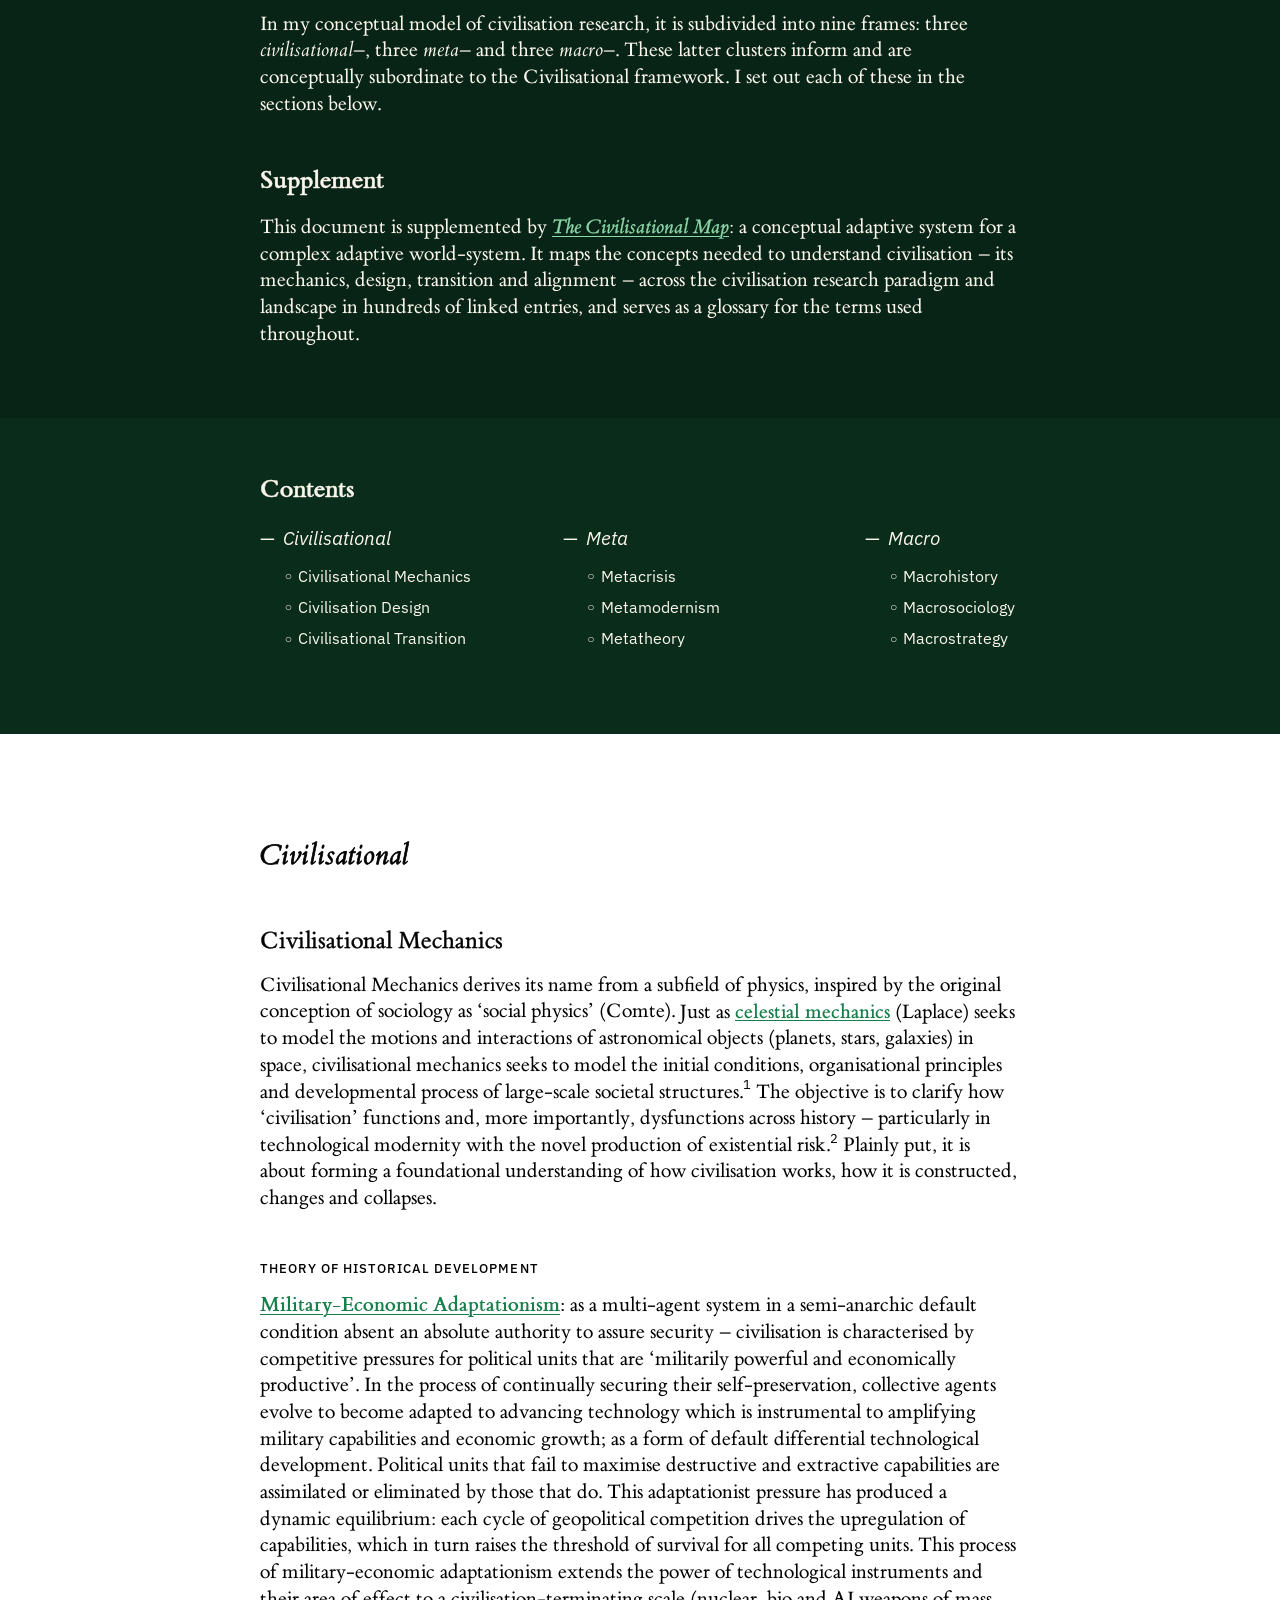
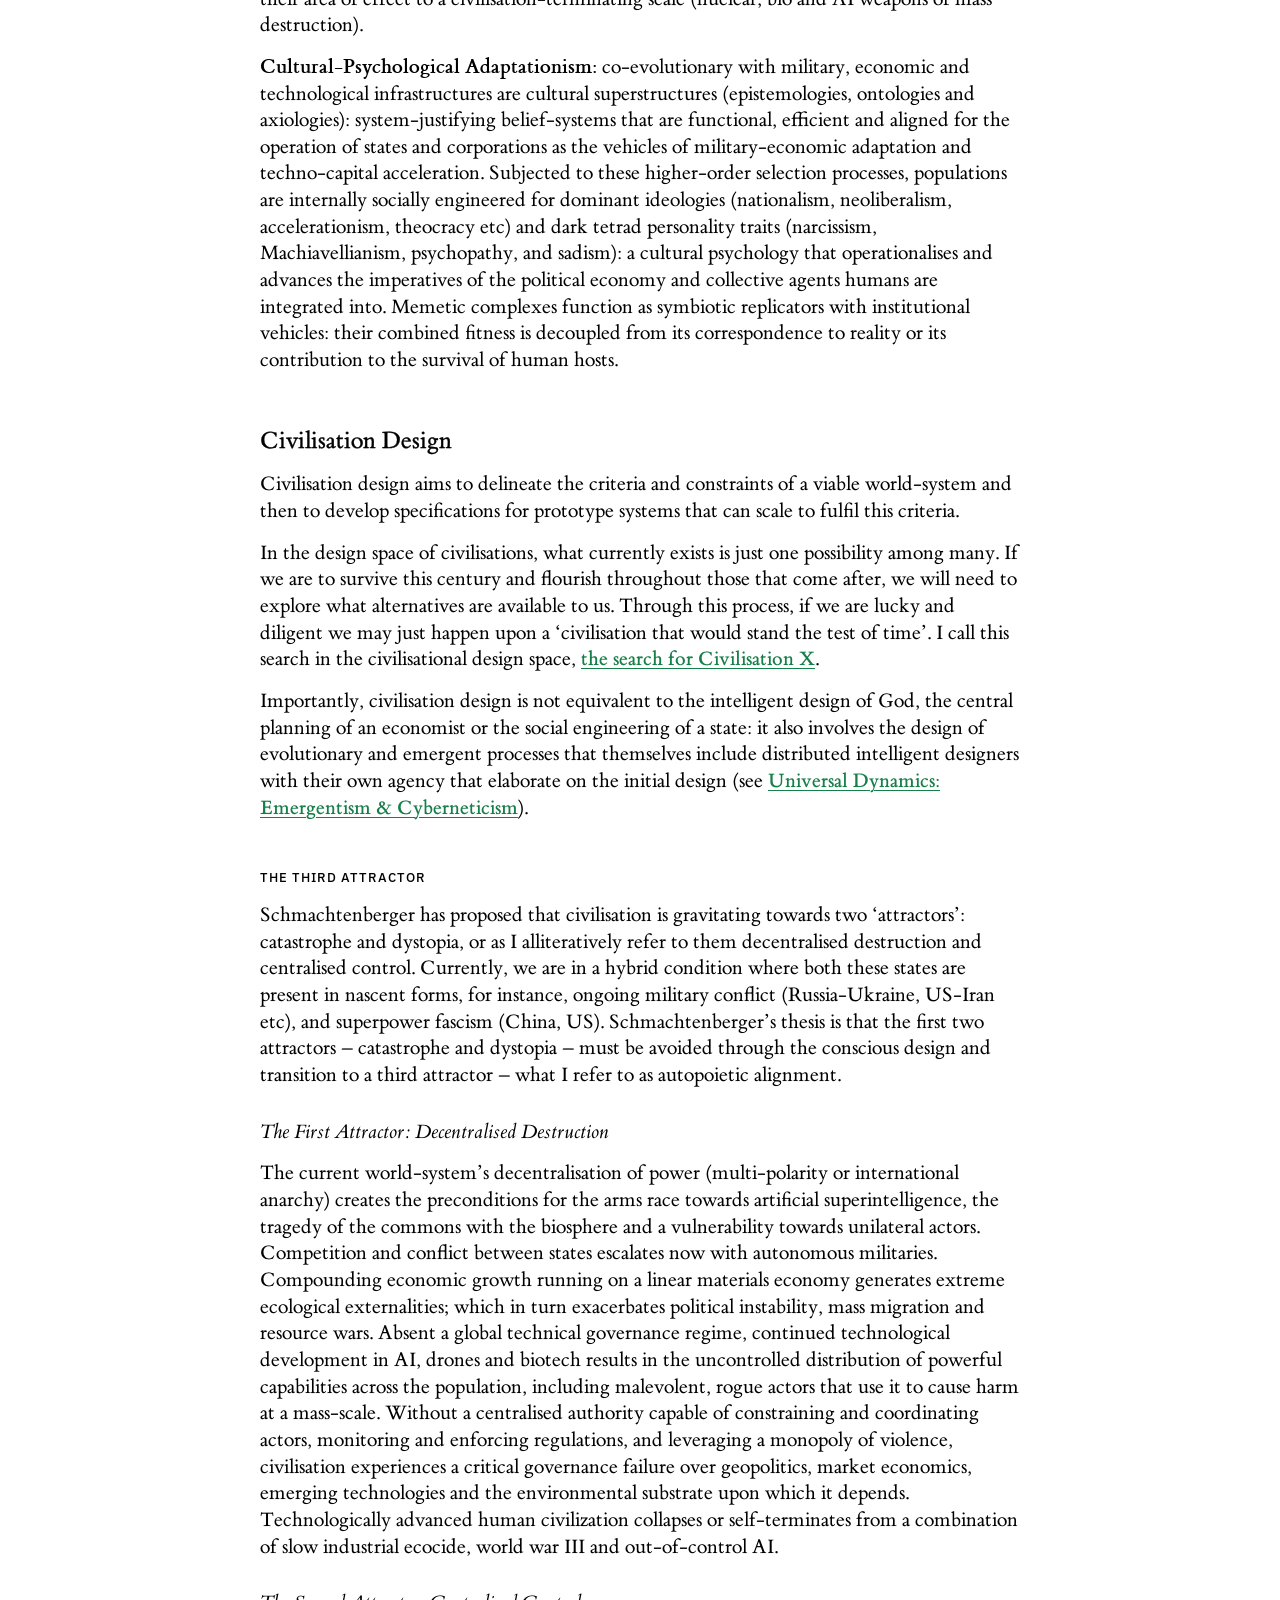
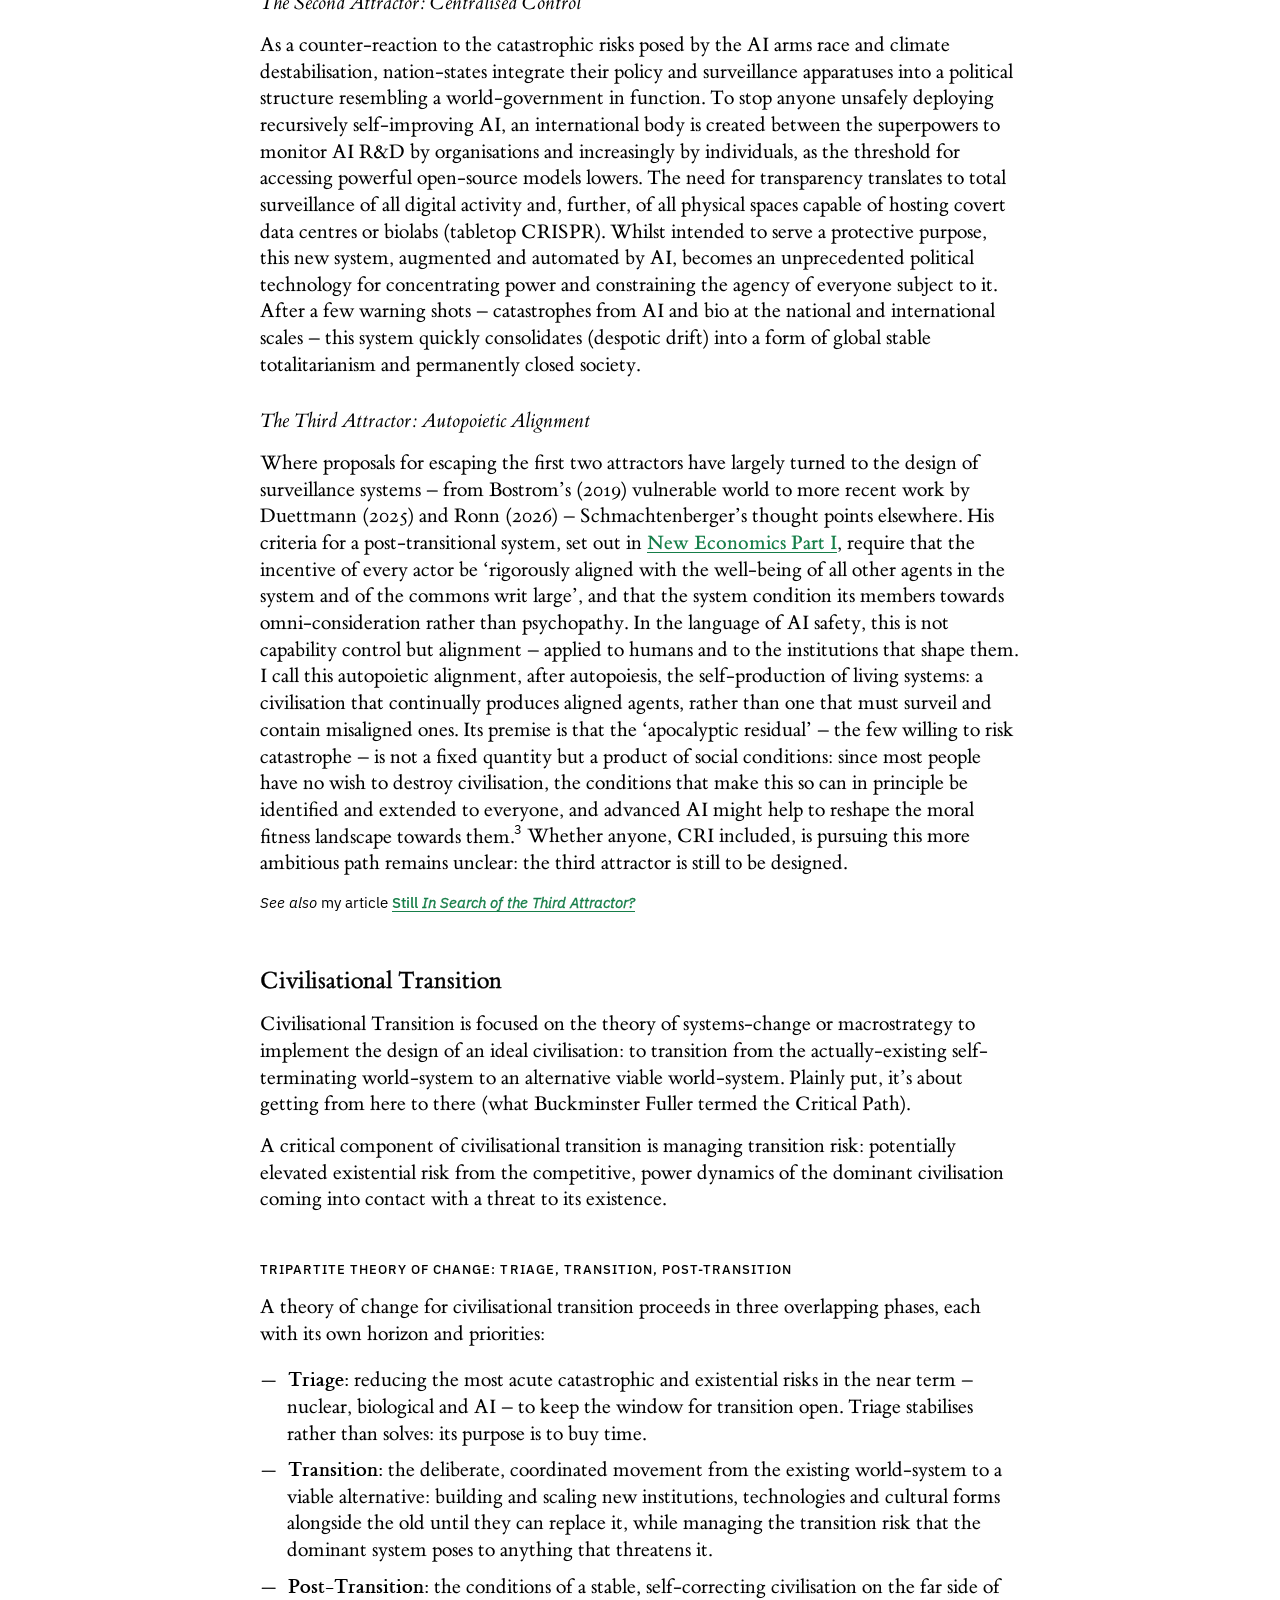
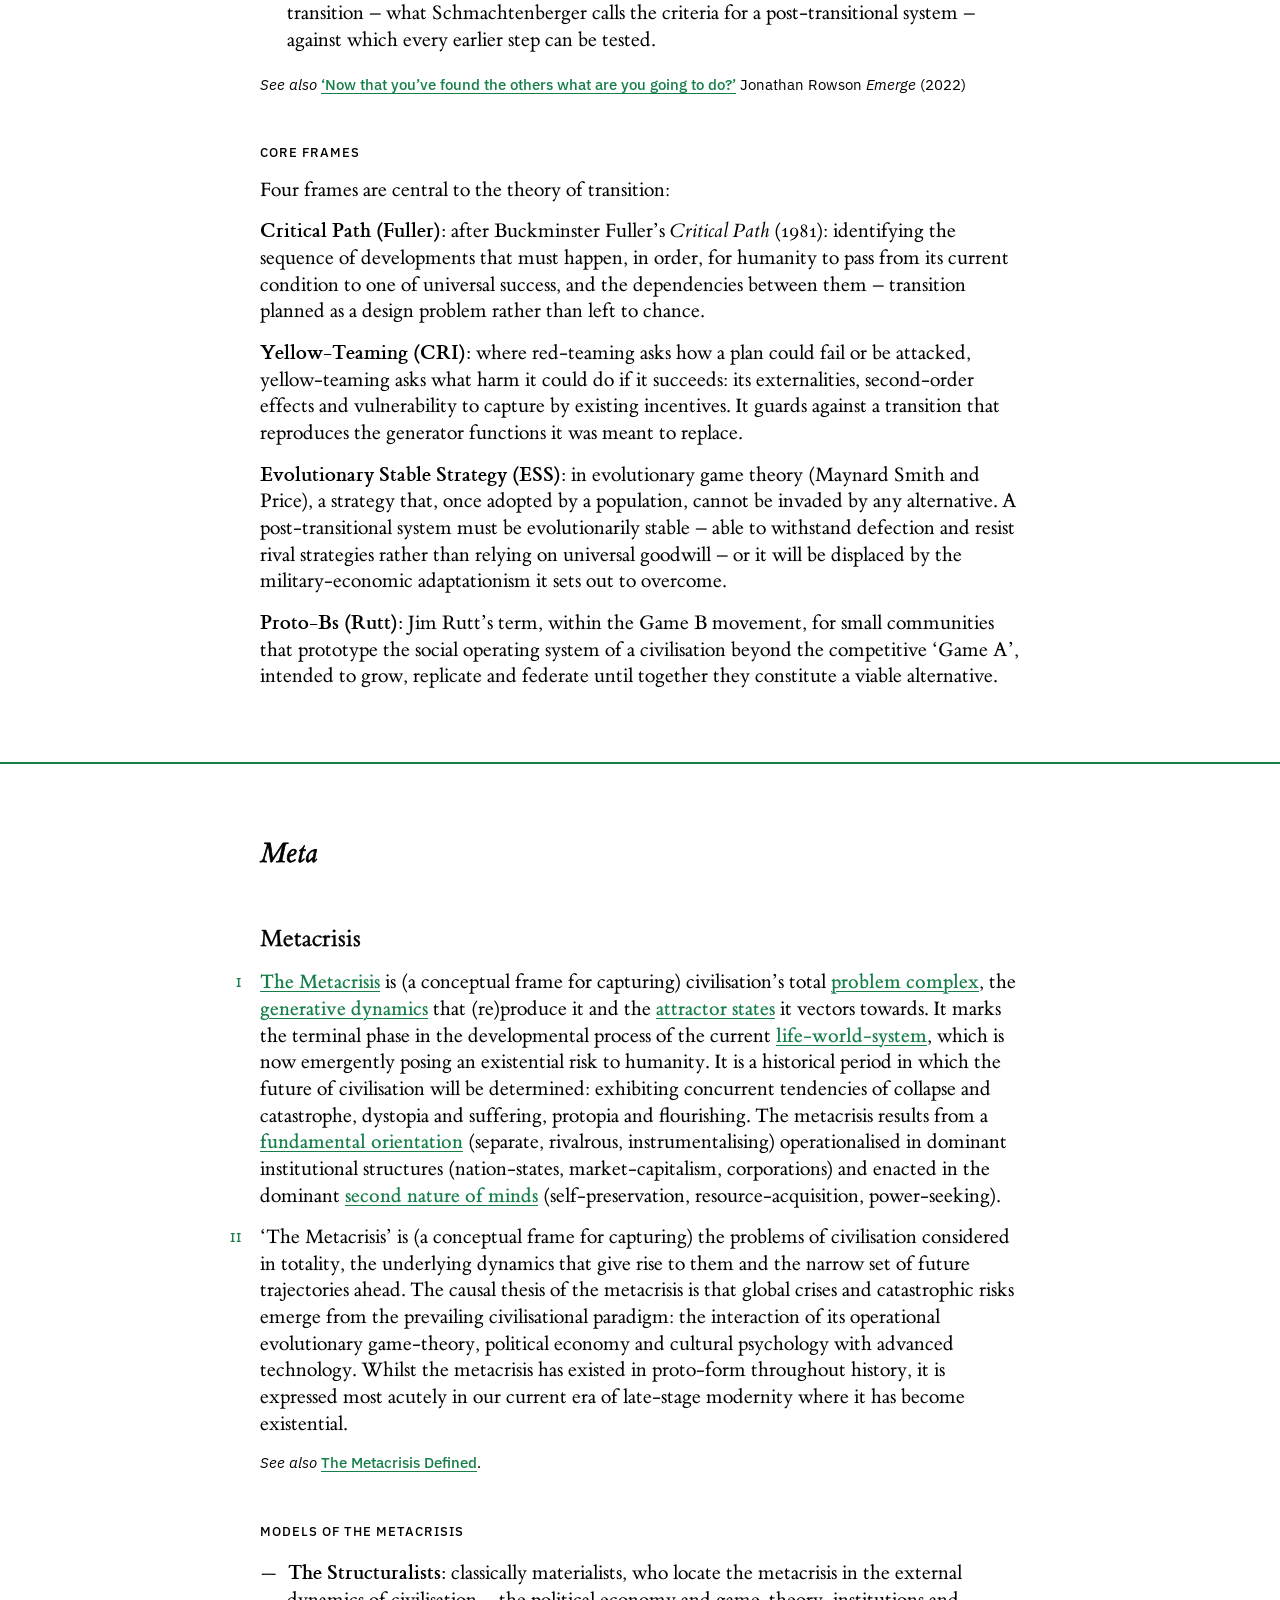
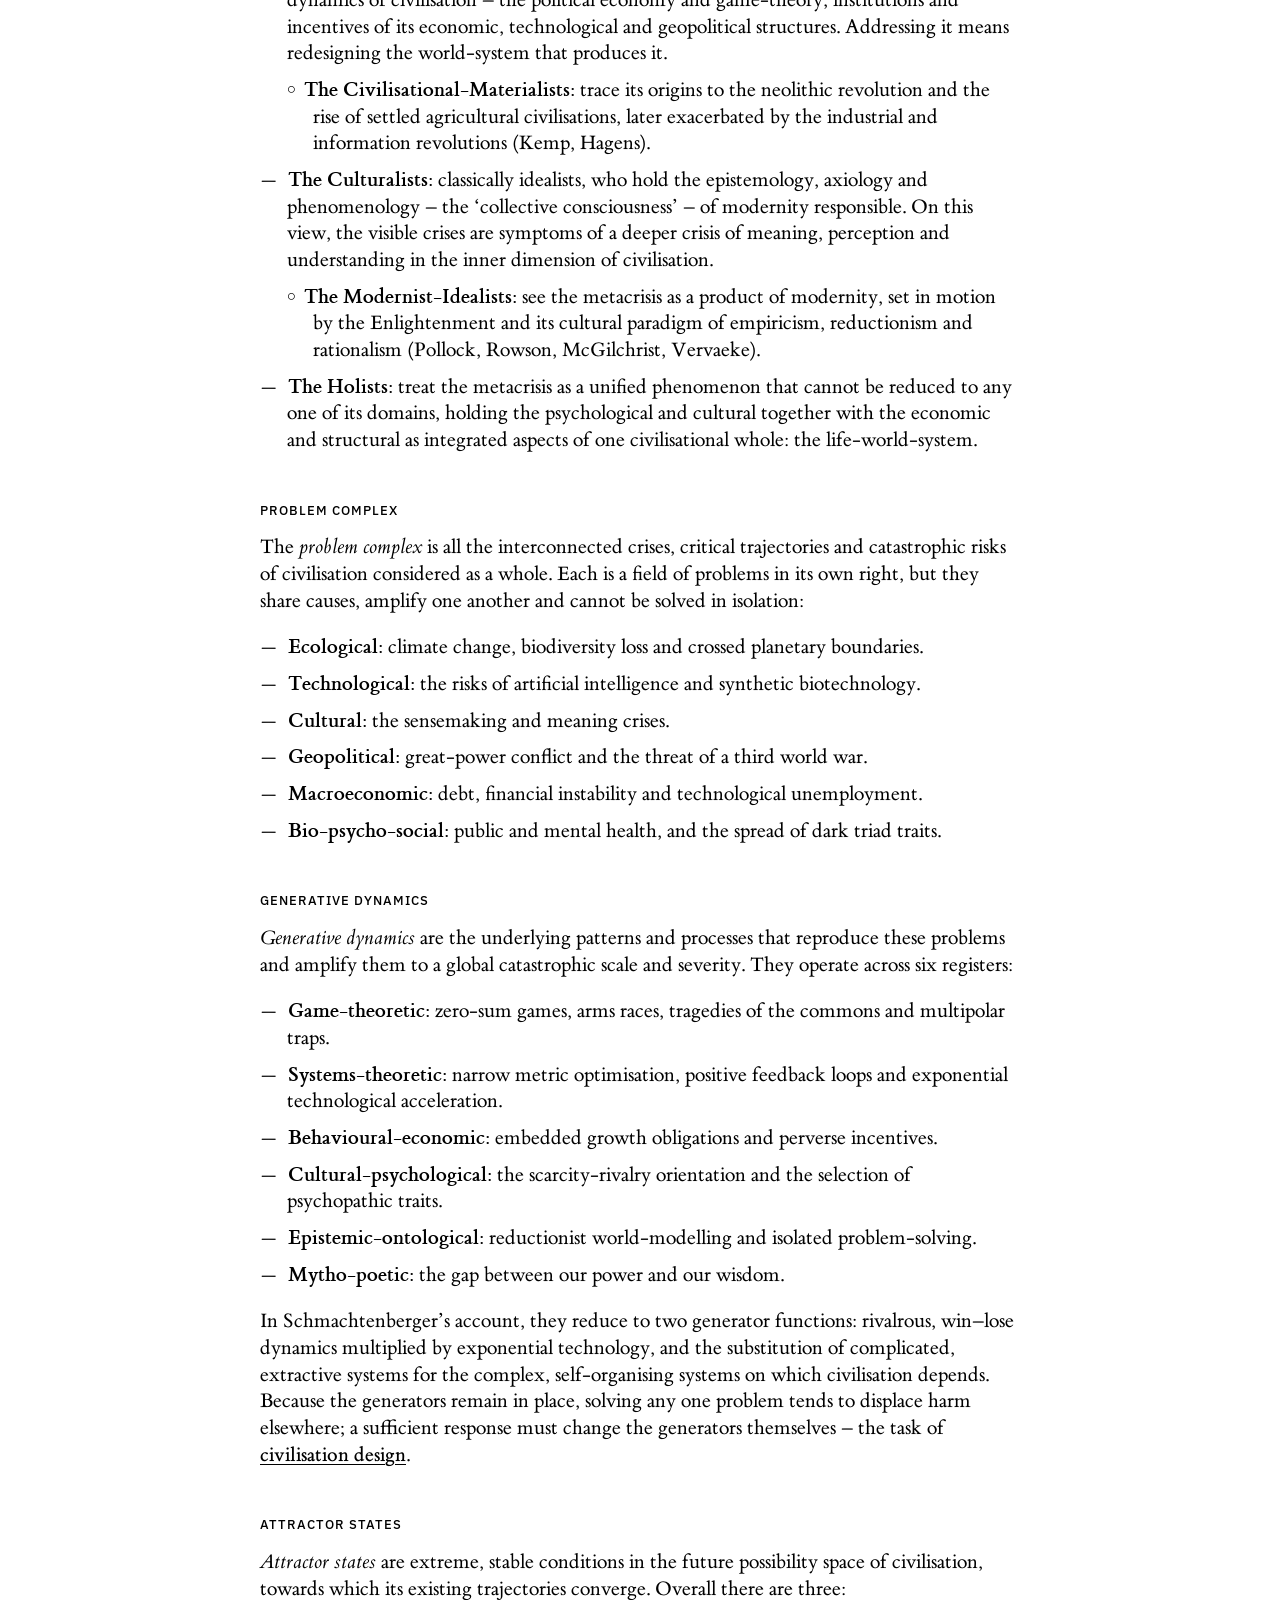
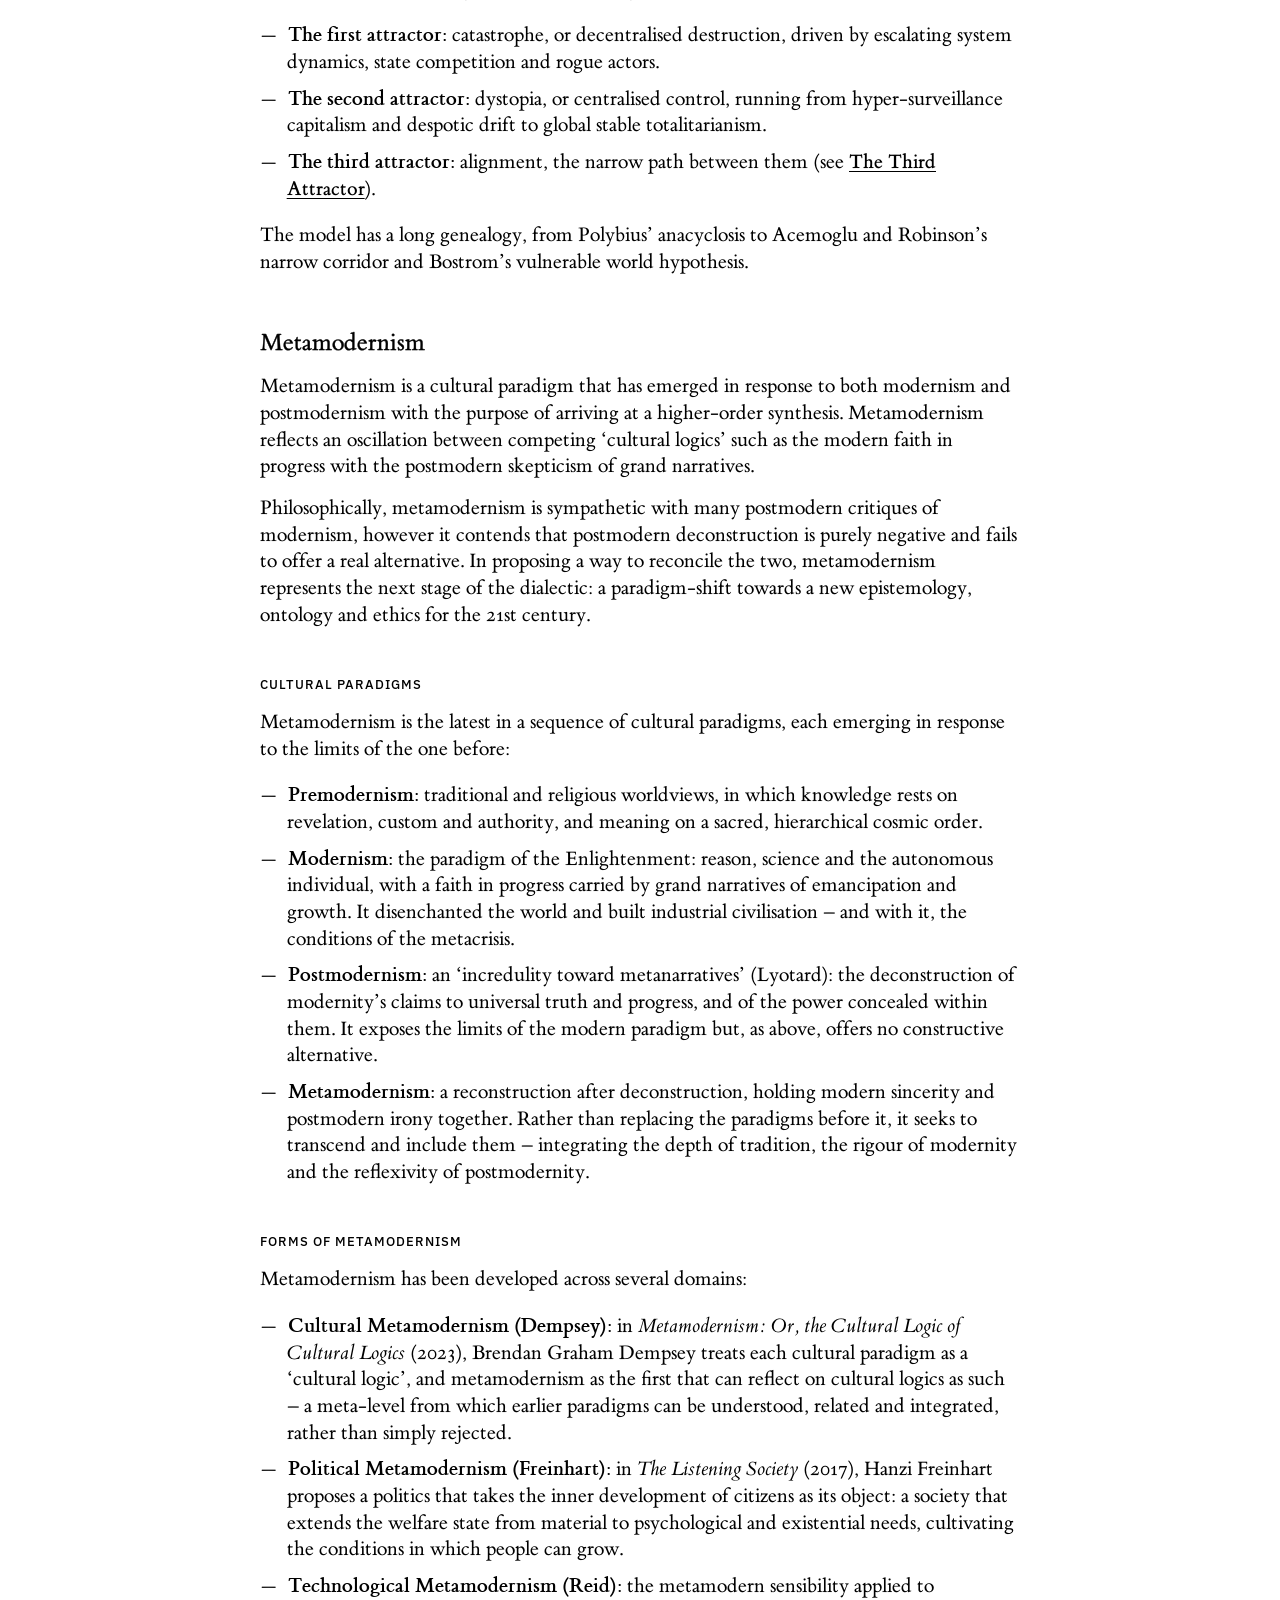
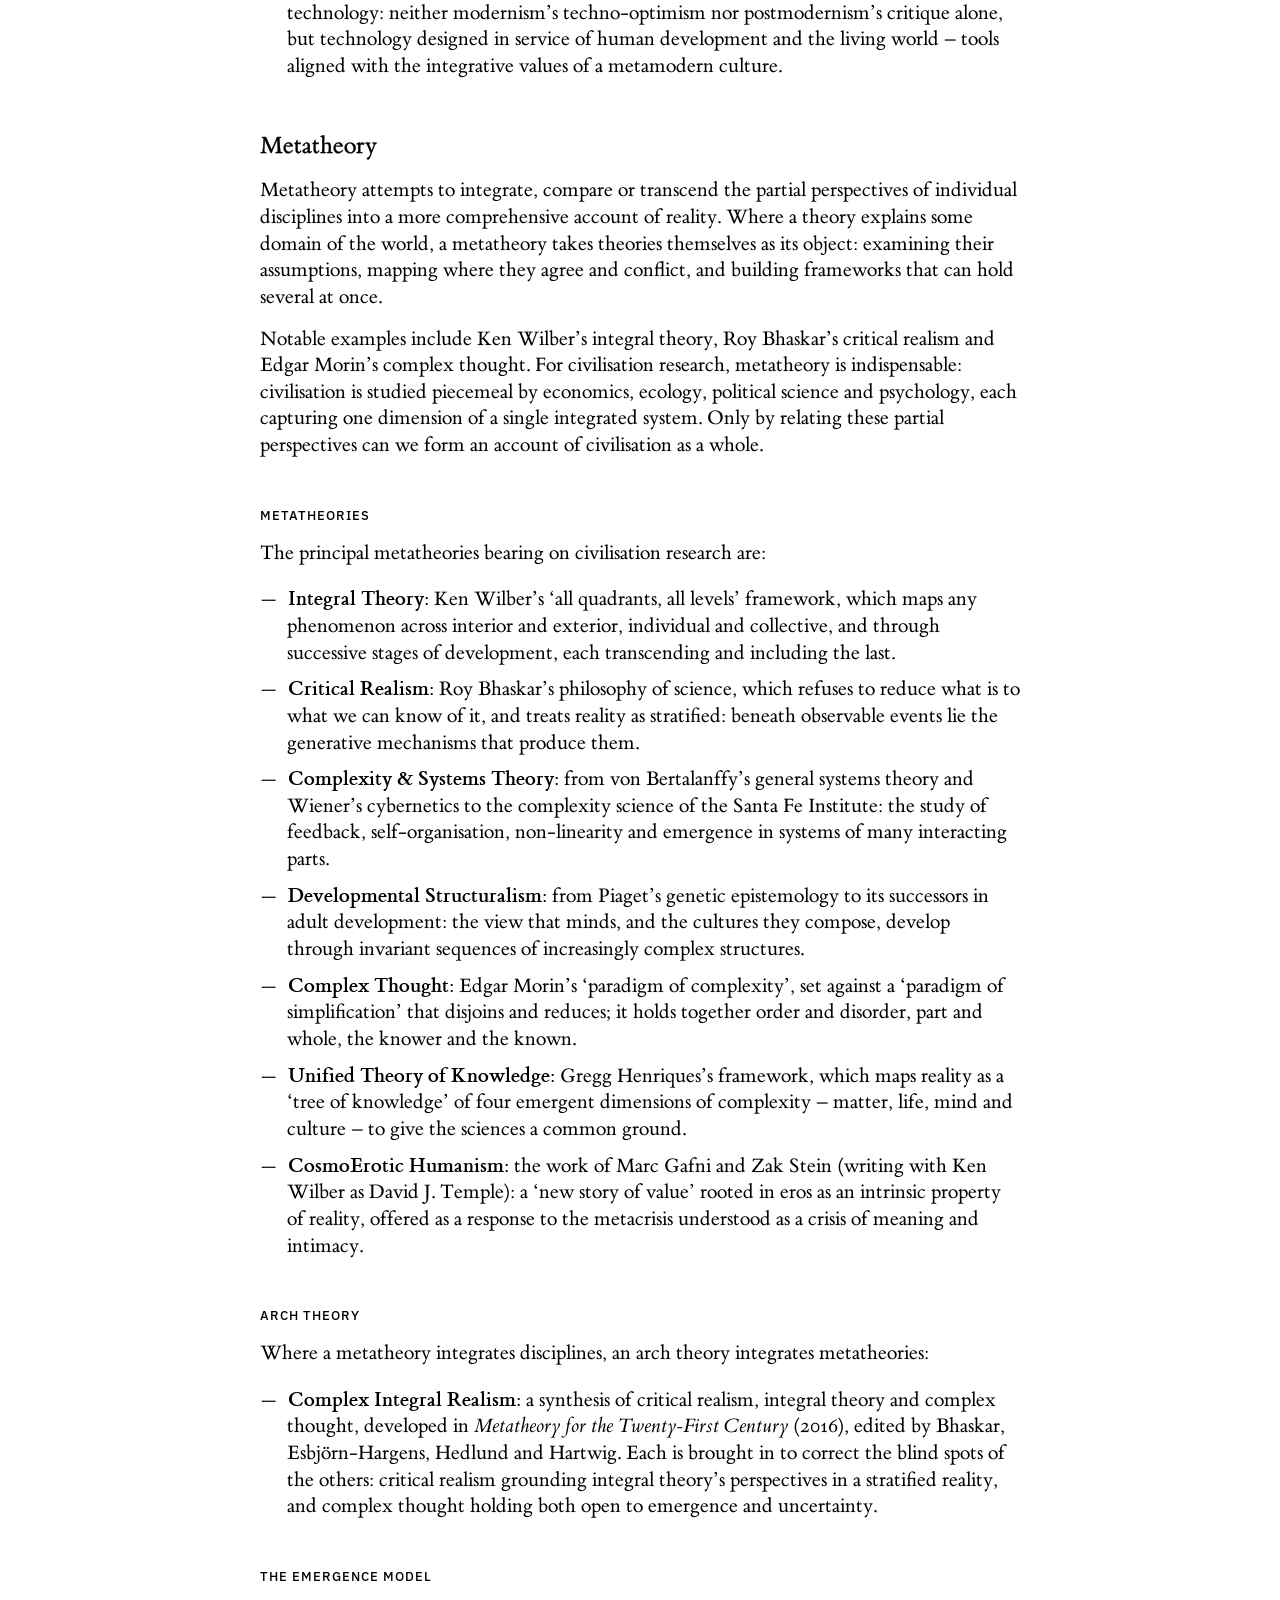
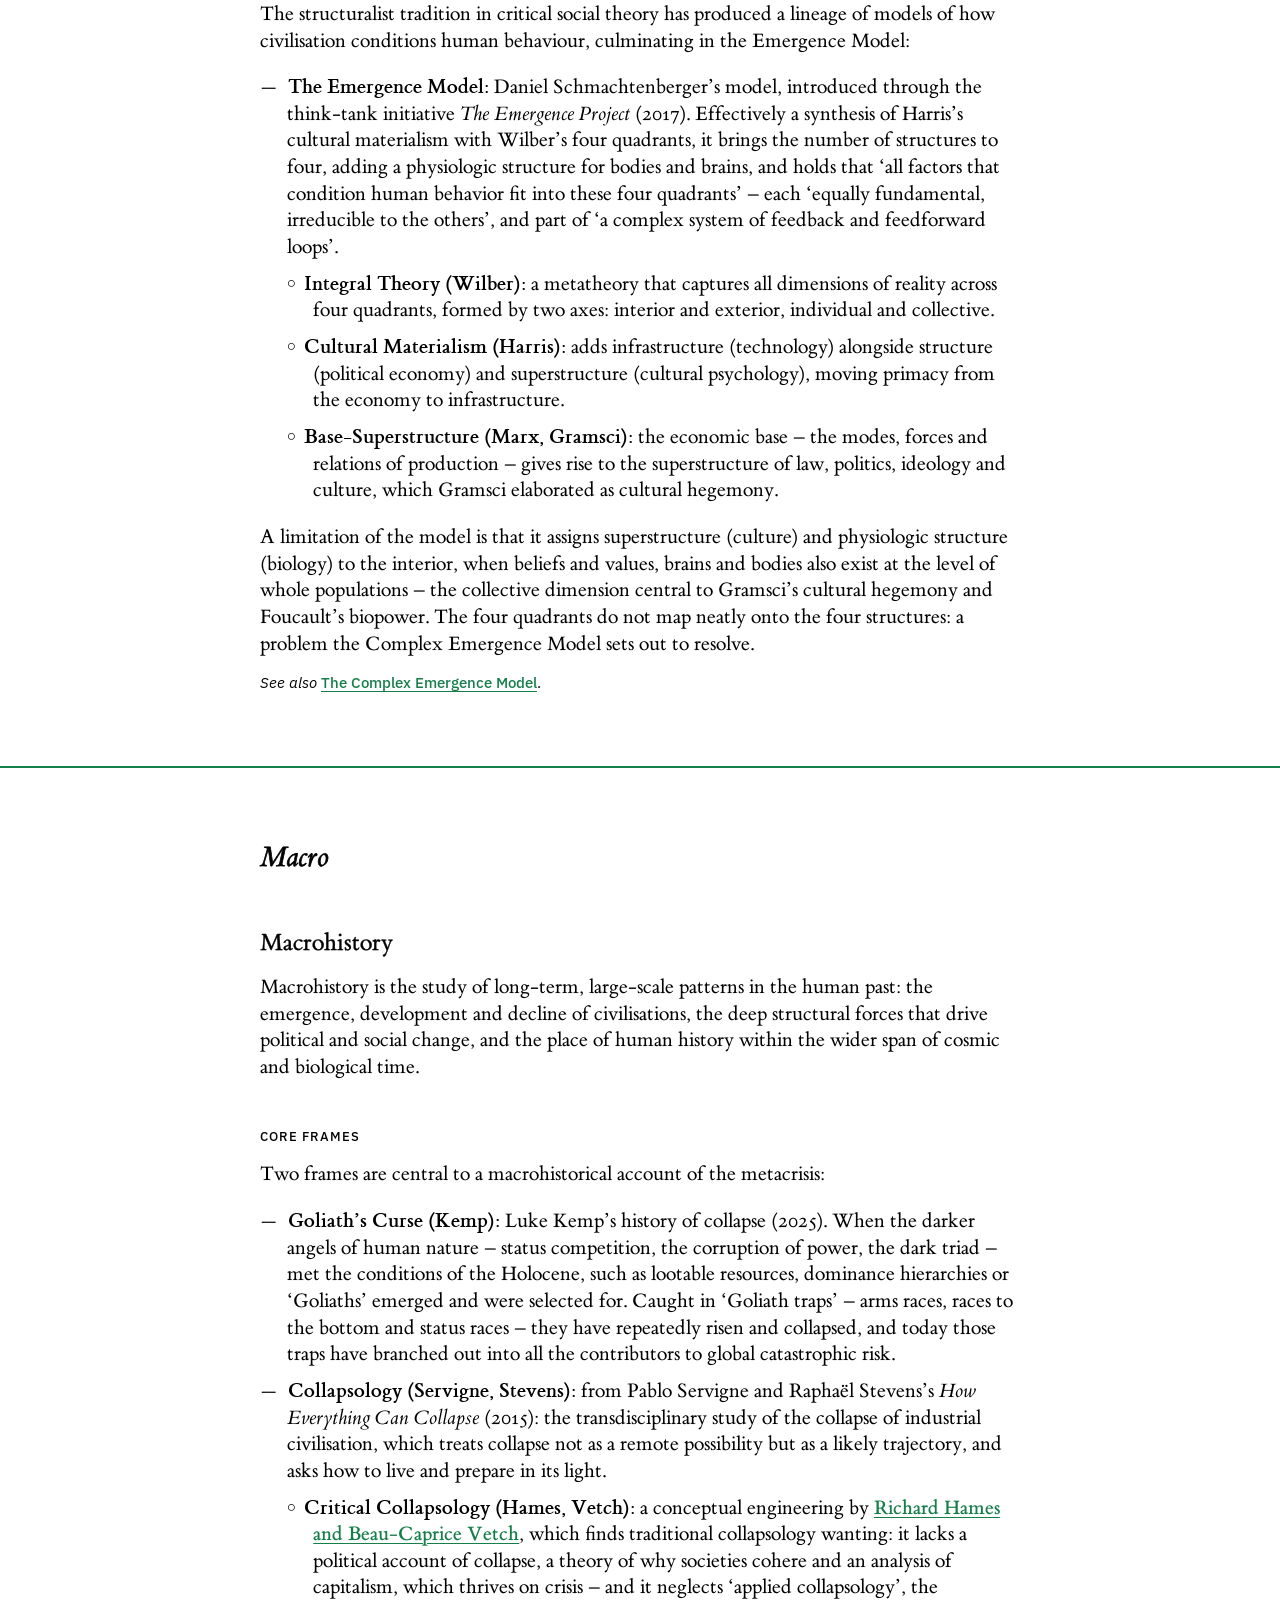
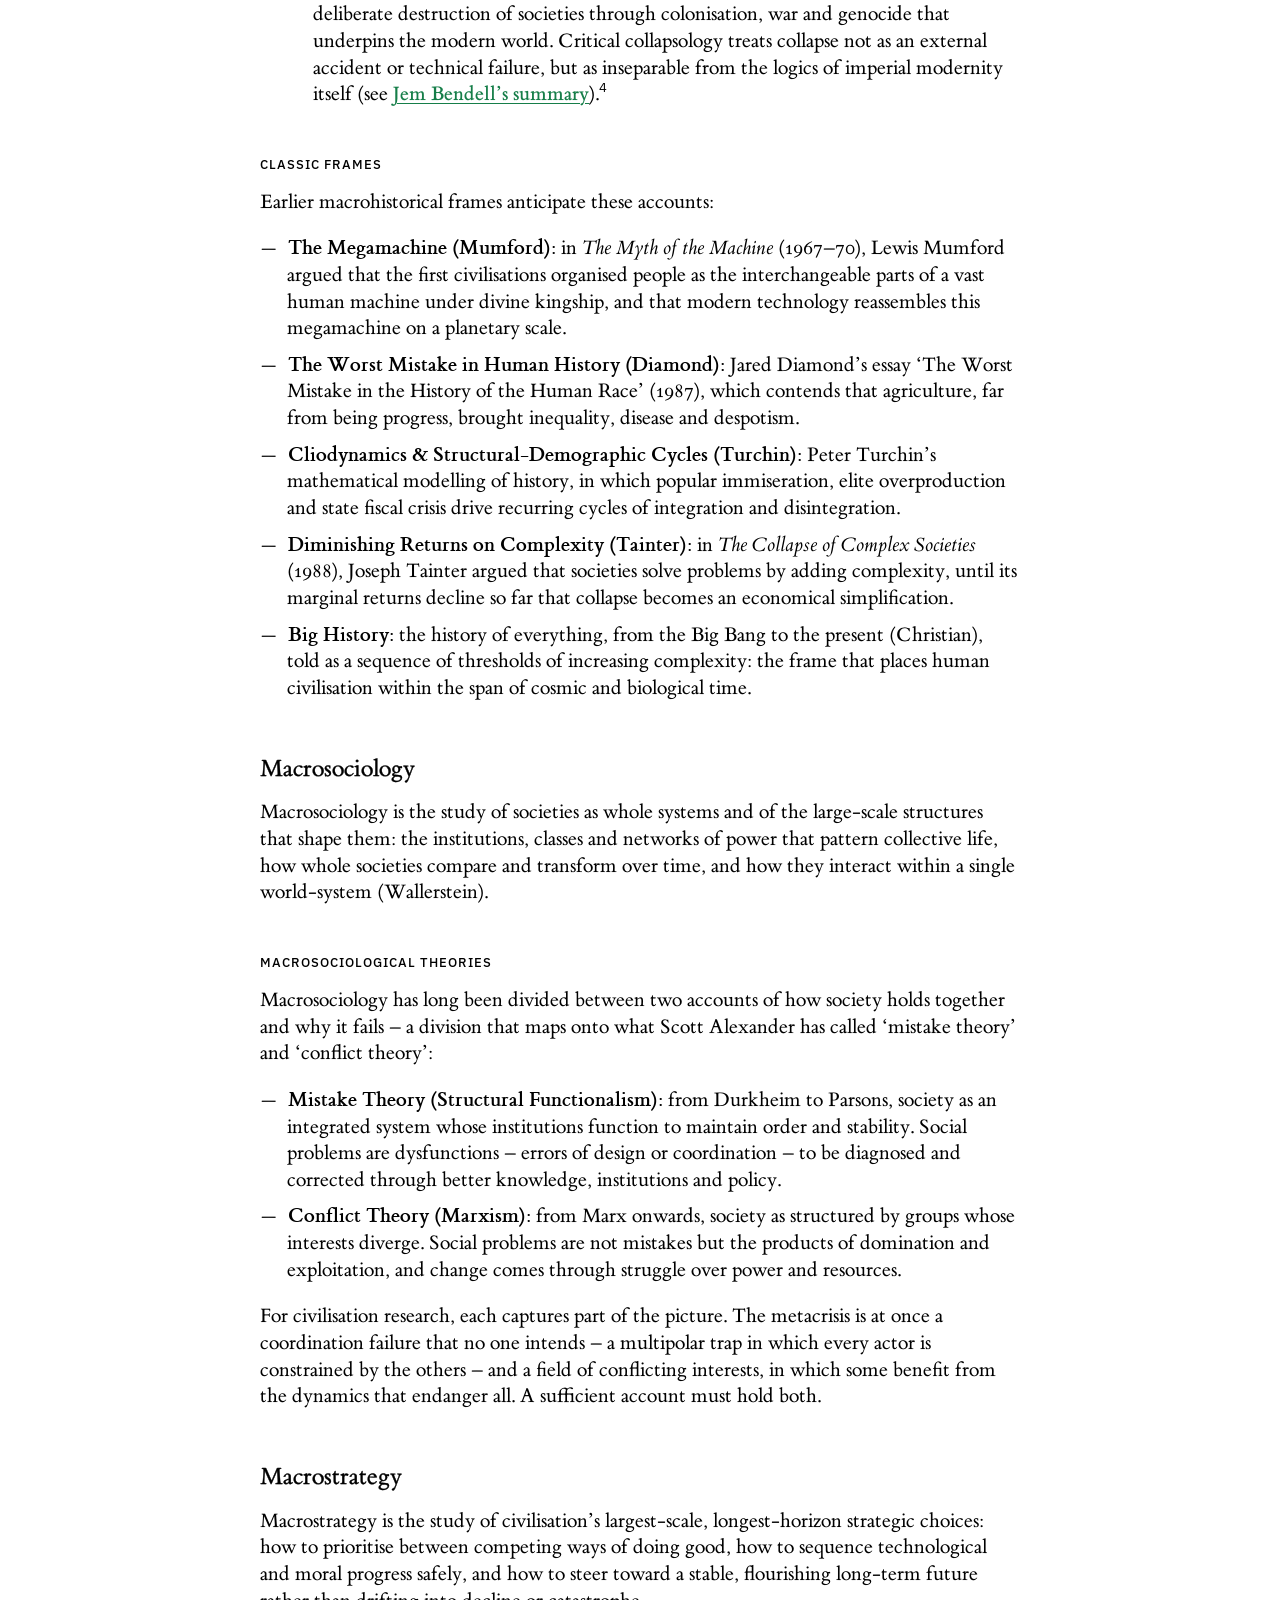
==== commit 77c3953c: "Write out the Macrostrategy section Longtermism (global catastrophic and existential risk, astronomi" ====
--- a/index.html
+++ b/index.html
@@ -2919,19 +2919,23 @@
 
               <h4 id="longtermism"><a class="heading-link" href="#longtermism">Longtermism</a></h4>
 
+              <p>Longtermism holds that &lsquo;positively influencing the long-term future is a key moral priority of our time&rsquo; (MacAskill). Its core frames are:</p>
+
               <ul class="dash-list live-list">
-                <li>Global Catastrophic &amp; Existential Risk</li>
-                <li>Astronomical Waste</li>
-                <li>Population Ethics</li>
-                <li>Space Governance</li>
-                <li>Viatopia, Paretotopia, Metautopia</li>
+                <li><strong>Global Catastrophic &amp; Existential Risk:</strong> global catastrophic risks threaten serious harm to human wellbeing on a global scale; existential risks threaten the premature extinction of humanity or the permanent and drastic curtailment of its potential (Bostrom). Toby Ord&rsquo;s <em>The Precipice</em> (2020) puts the chance of existential catastrophe this century at around one in six.</li>
+                <li><strong>Astronomical Waste:</strong> Nick Bostrom&rsquo;s argument (2003) that every moment of delay in realising humanity&rsquo;s long-term potential forgoes an astronomical number of worthwhile lives &ndash; and that, by the same reckoning, even a small reduction in existential risk outweighs any such delay.</li>
+                <li><strong>Population Ethics:</strong> the branch of ethics concerned with how to value the existence and wellbeing of future and possible people &ndash; whether by total or average welfare, for instance &ndash; and its paradoxes, such as Parfit&rsquo;s &lsquo;repugnant conclusion&rsquo;. It underpins the weight longtermism gives to the future.</li>
+                <li><strong>Space Governance:</strong> the governance of activity beyond Earth, from the Outer Space Treaty (1967) to the settlement and use of space: who may claim and control it, and how to prevent arms races or a premature lock-in of values and power on a cosmic scale.</li>
+                <li><strong>Viatopia, Paretotopia, Metautopia:</strong> three visions of a good long-term future that avoid prescribing any single utopia: viatopia (MacAskill), a state from which society can reliably steer towards a good future; paretotopia (Drexler), a future of such abundance that every party prefers cooperation; and metautopia, after Nozick&rsquo;s &lsquo;framework for utopia&rsquo;, a world-system in which many utopias can coexist (see <a href="https://maxramsahoye.github.io/mechanicsofmetautopia.ai/" target="_blank" rel="noopener">The Mechanics of Meta-Utopia</a>).</li>
               </ul>
 
               <h4 id="emerging-technology"><a class="heading-link" href="#emerging-technology">Emerging Technology</a></h4>
 
+              <p>The direction of emerging technology is itself a strategic variable:</p>
+
               <ul class="dash-list live-list">
-                <li>Differential Technological Development</li>
-                <li>D/Acc</li>
+                <li><strong>Differential Technological Development:</strong> Nick Bostrom&rsquo;s principle of retarding the development of dangerous technologies and accelerating beneficial ones &ndash; above all those that reduce the risks posed by others &ndash; so that protections arrive before the threats they guard against.</li>
+                <li><strong>D/Acc:</strong> Vitalik Buterin&rsquo;s defensive, decentralised and democratic accelerationism (2023): accelerating the technologies that favour defence over offence and distributed over centralised power, as a path between unchecked acceleration and centralised control.</li>
               </ul>
             </section>
           </div>
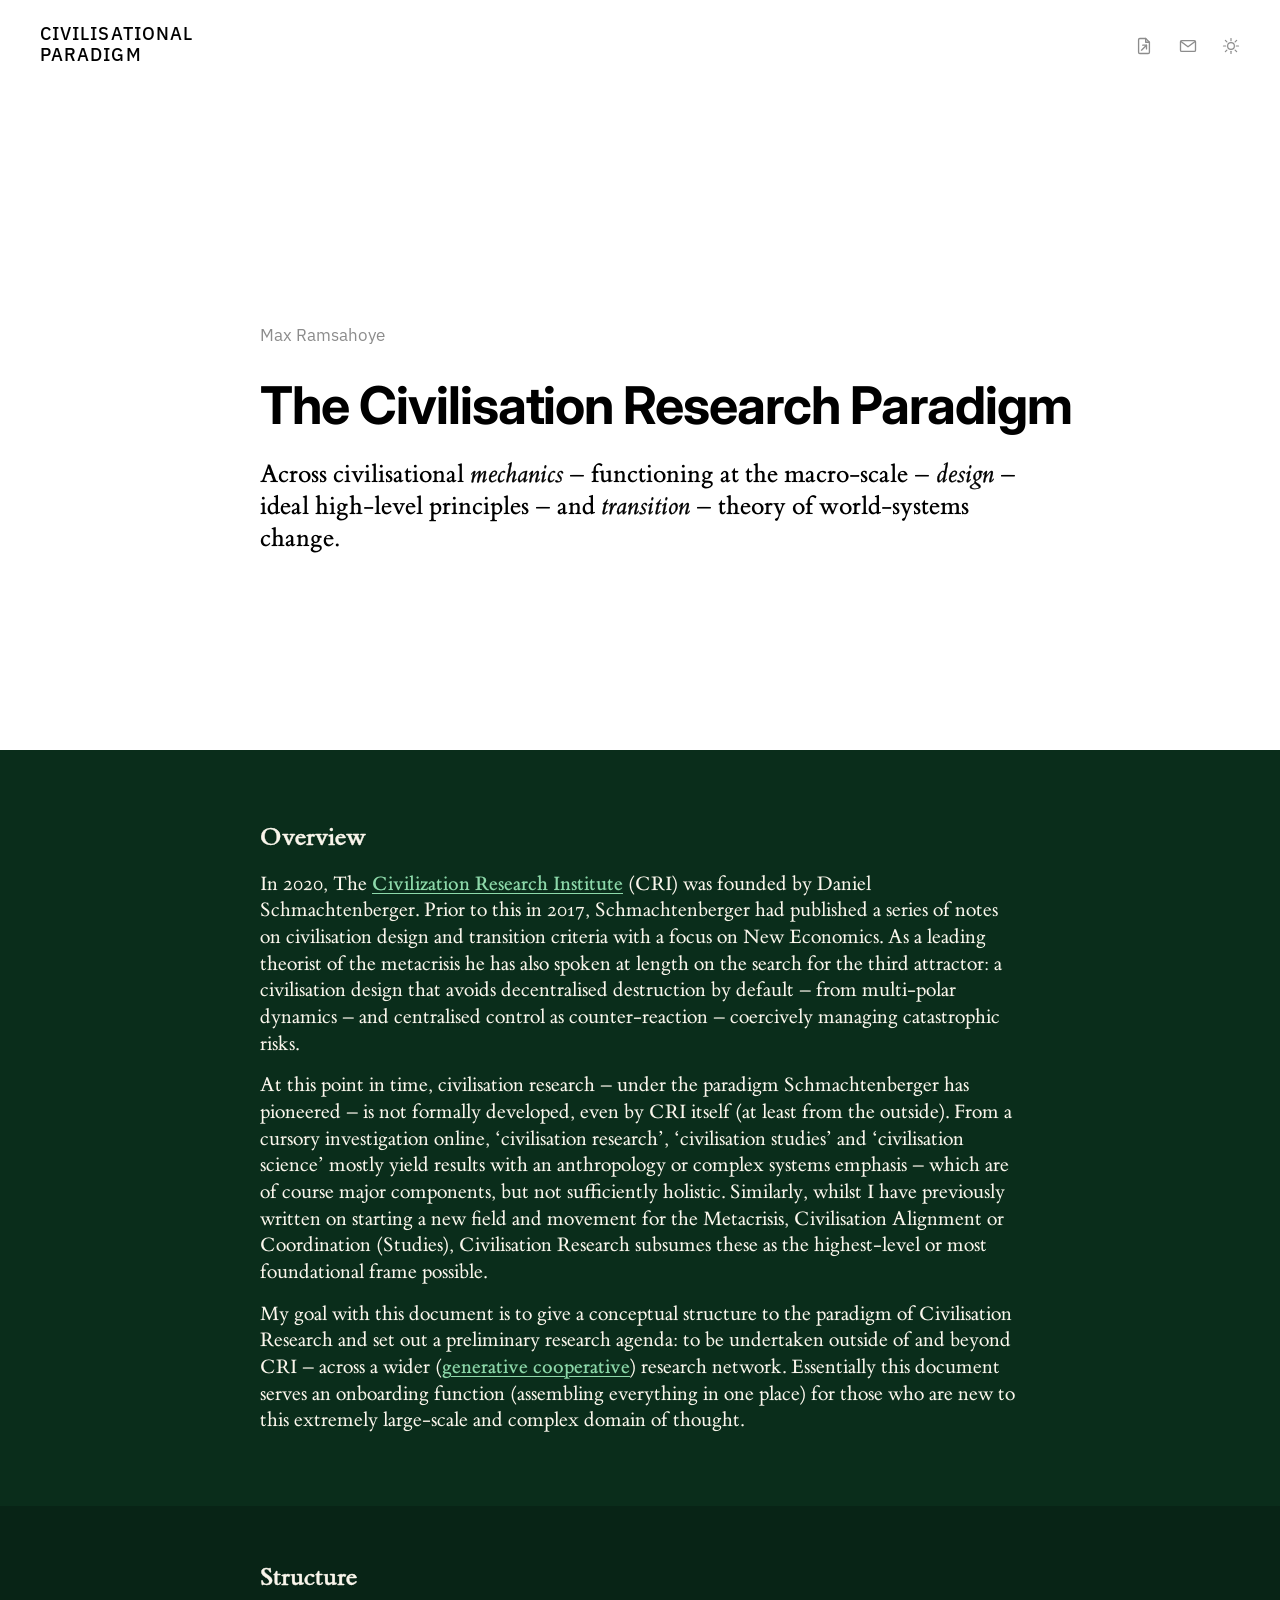
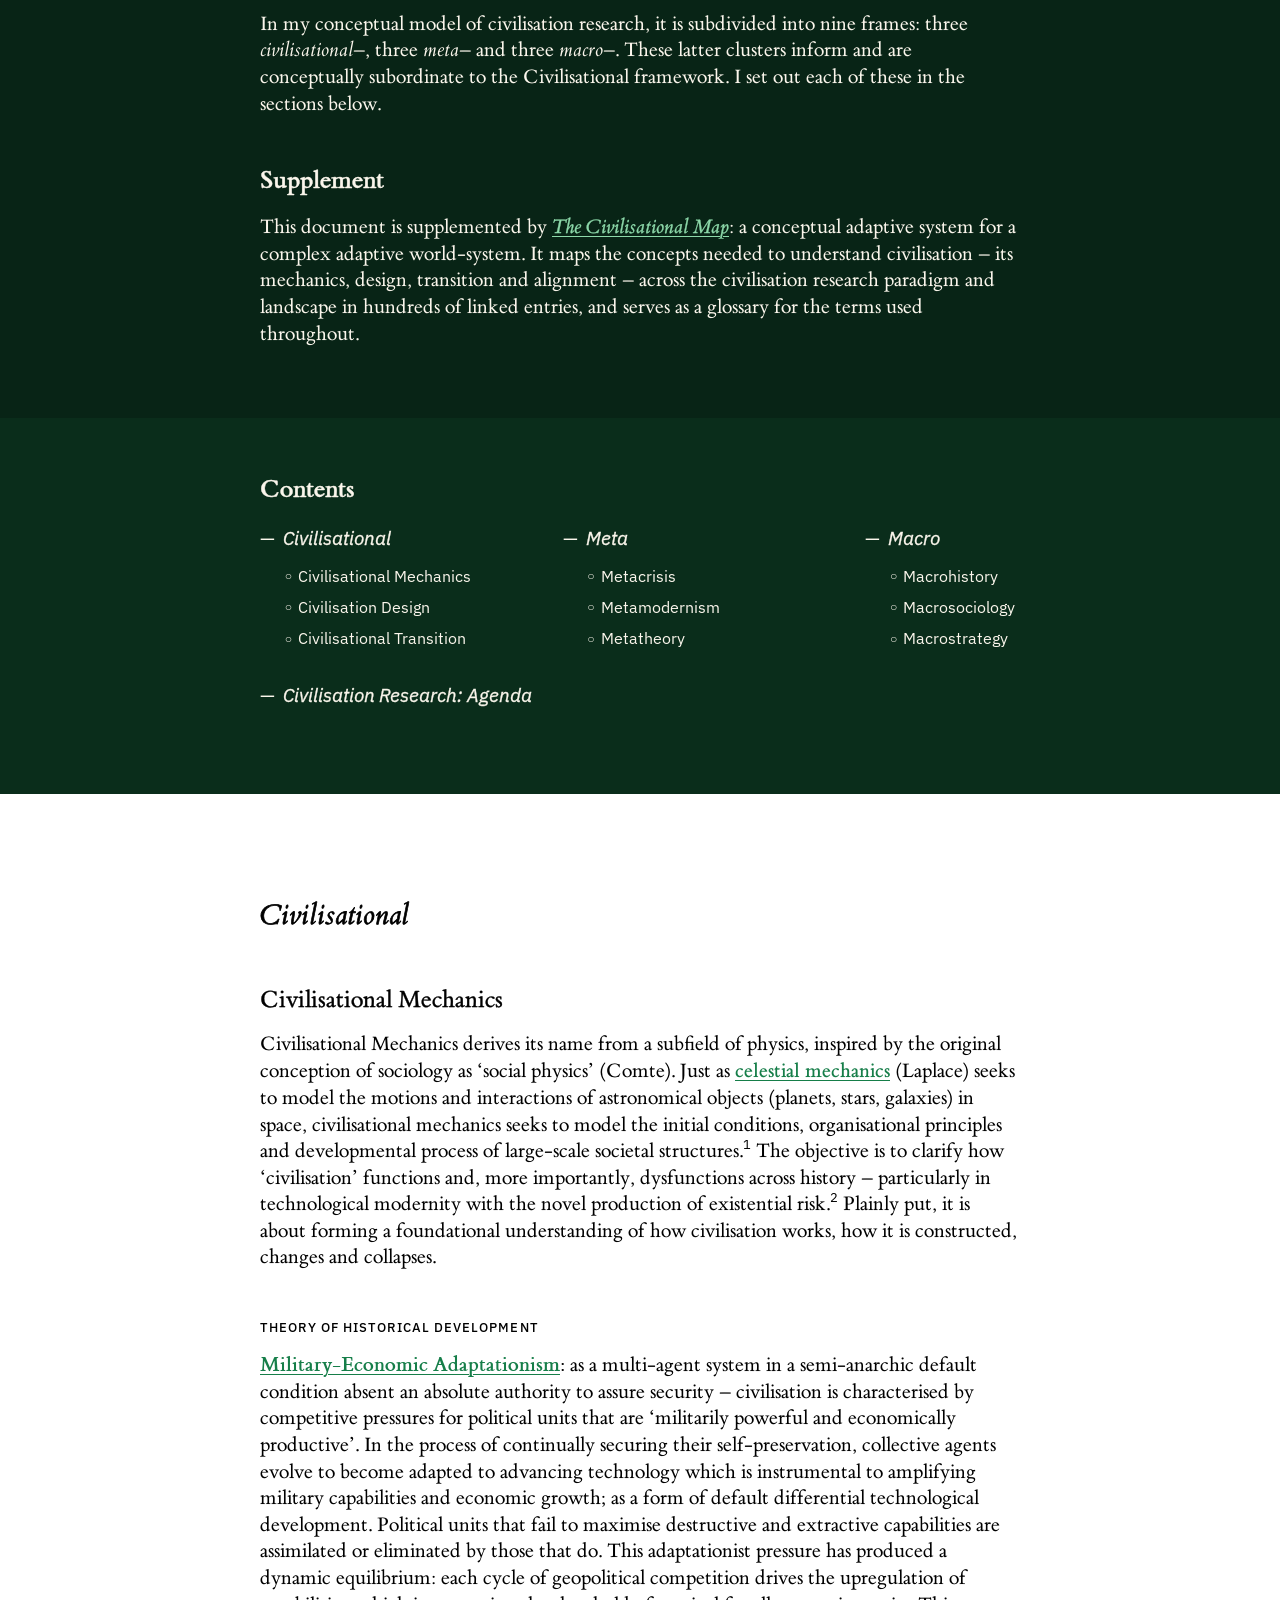
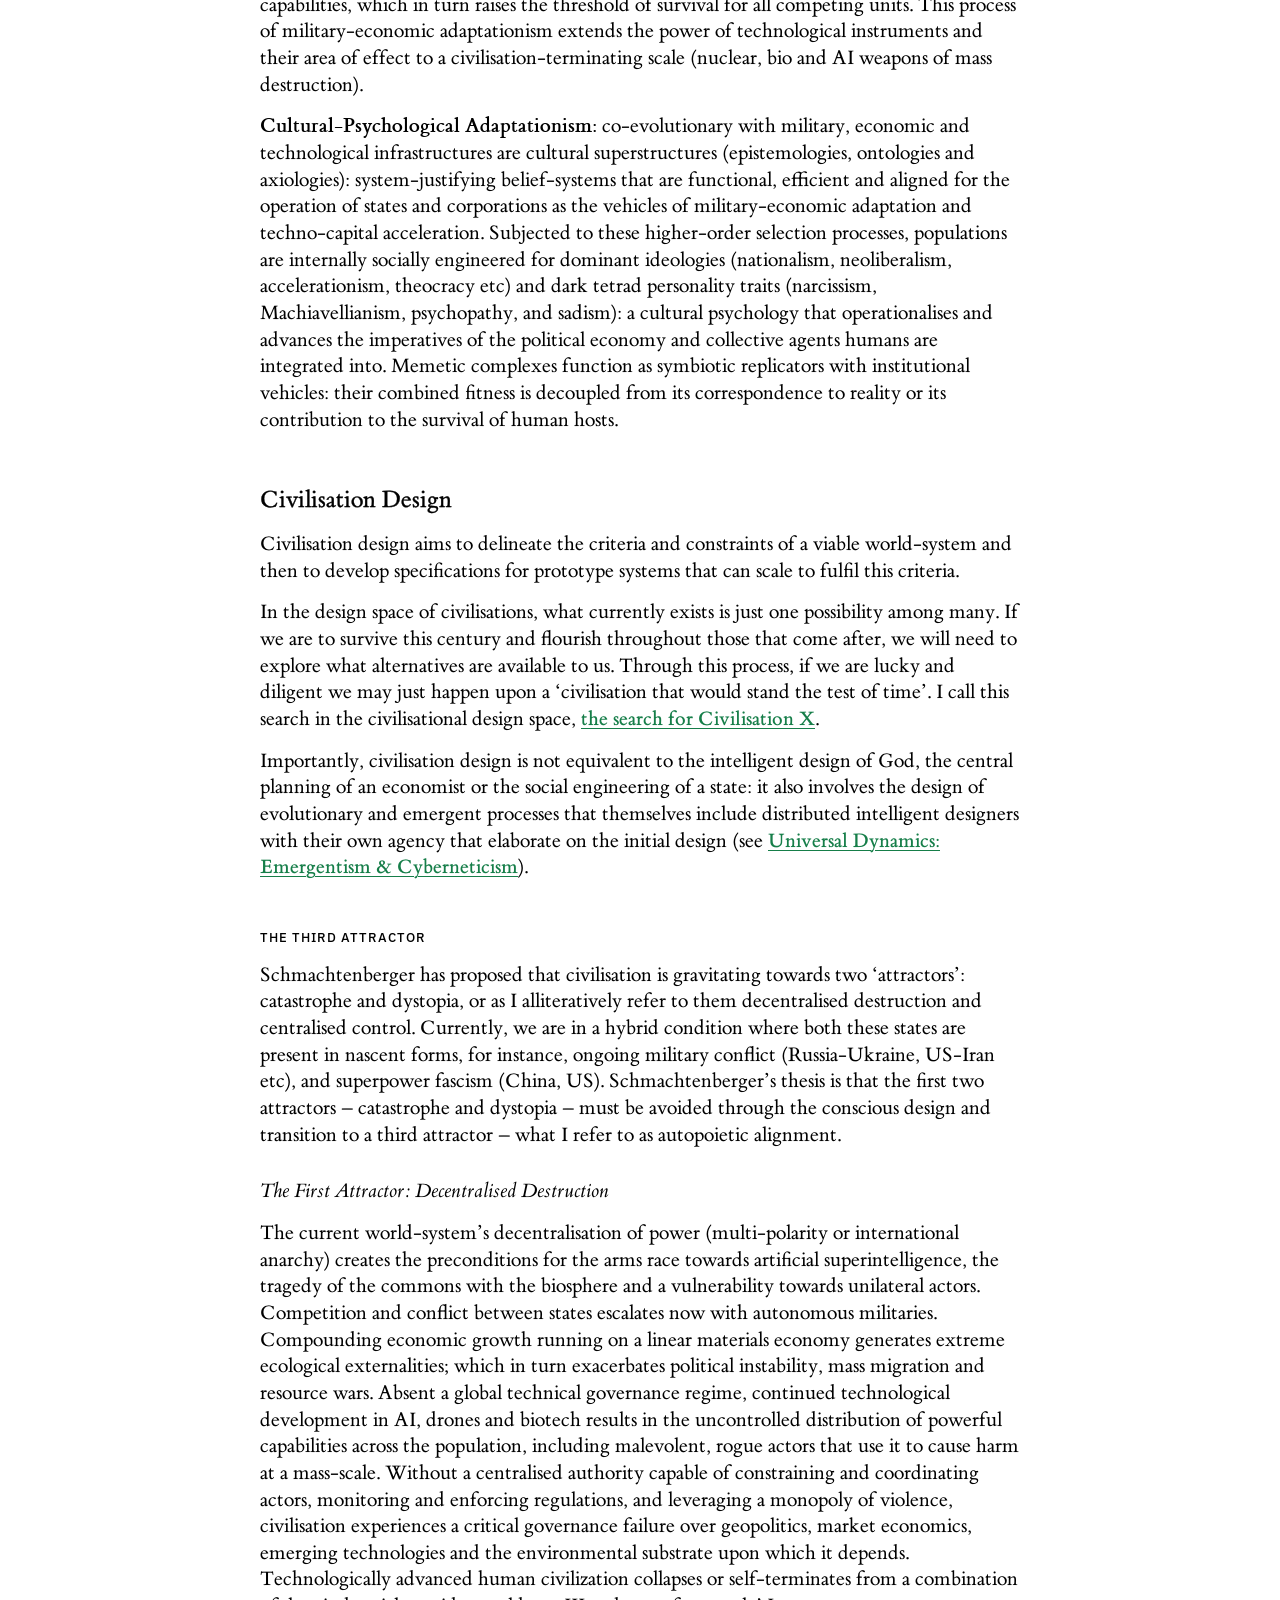
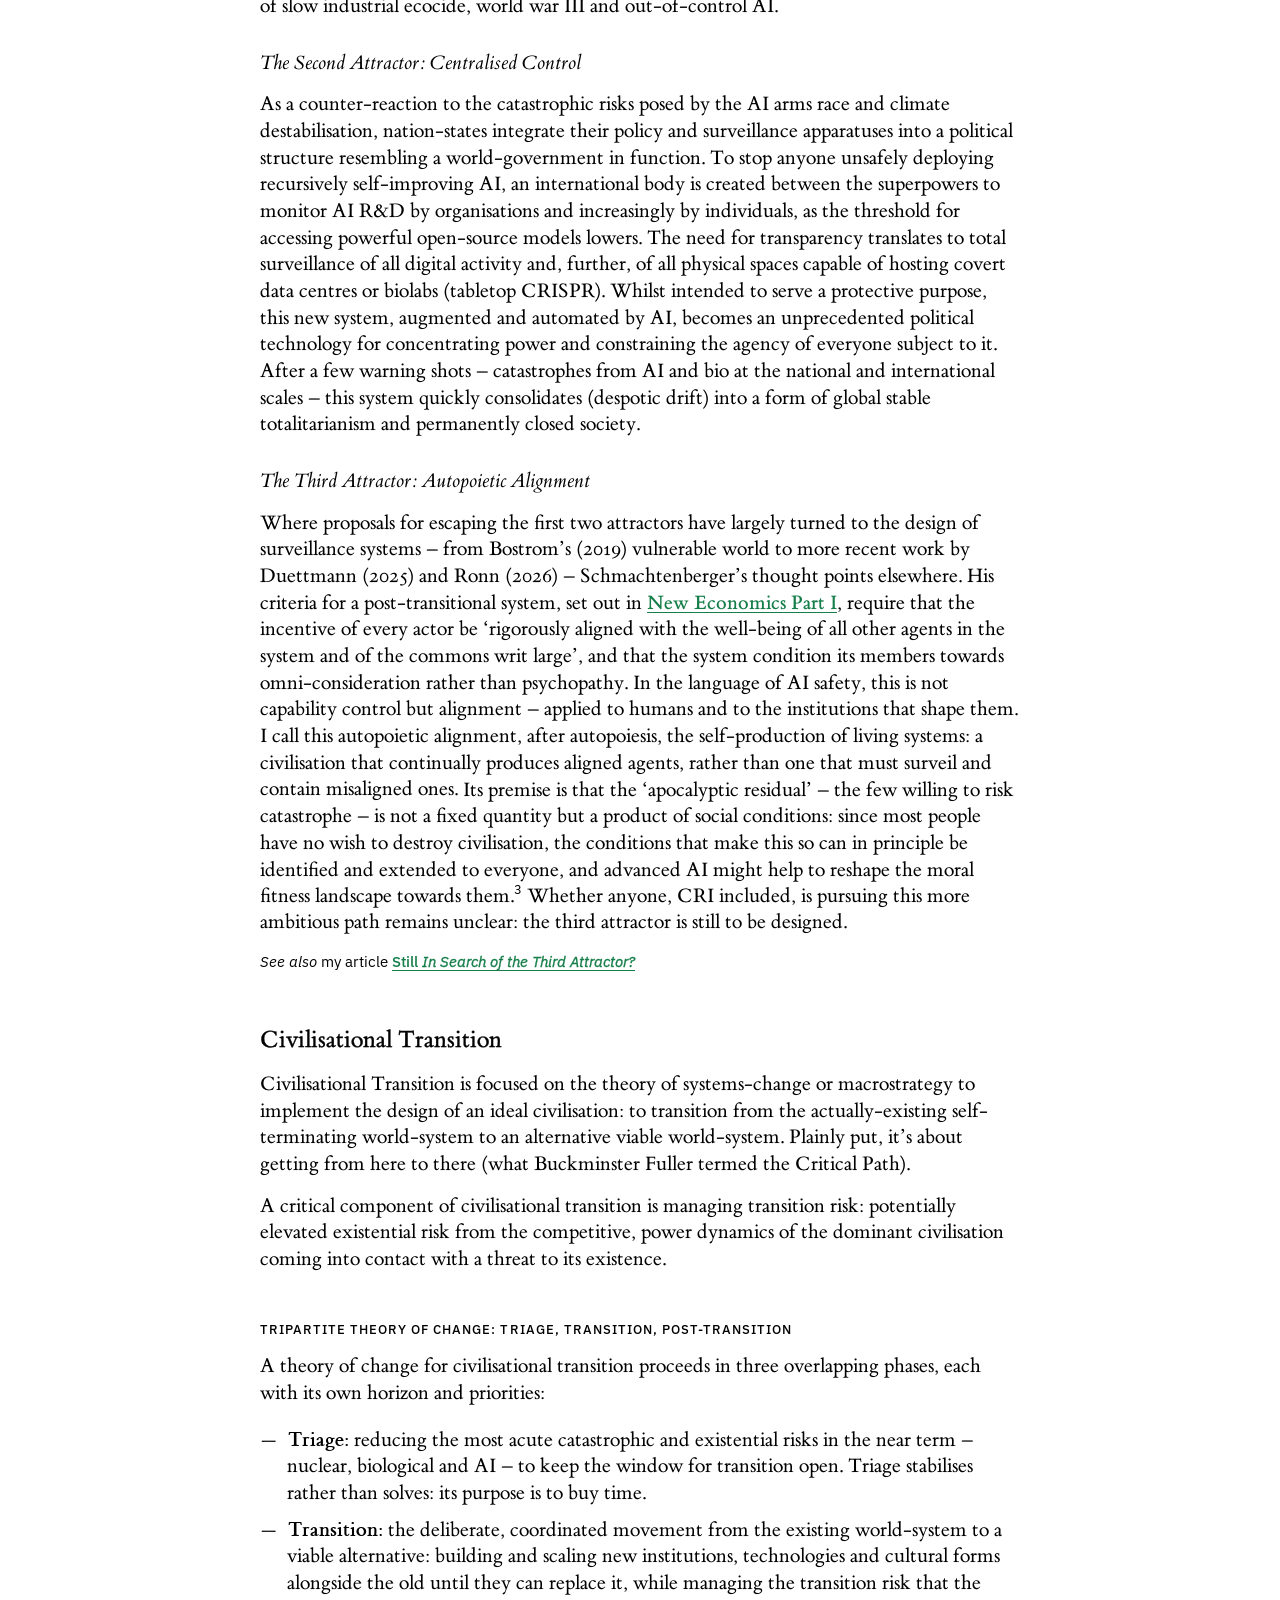
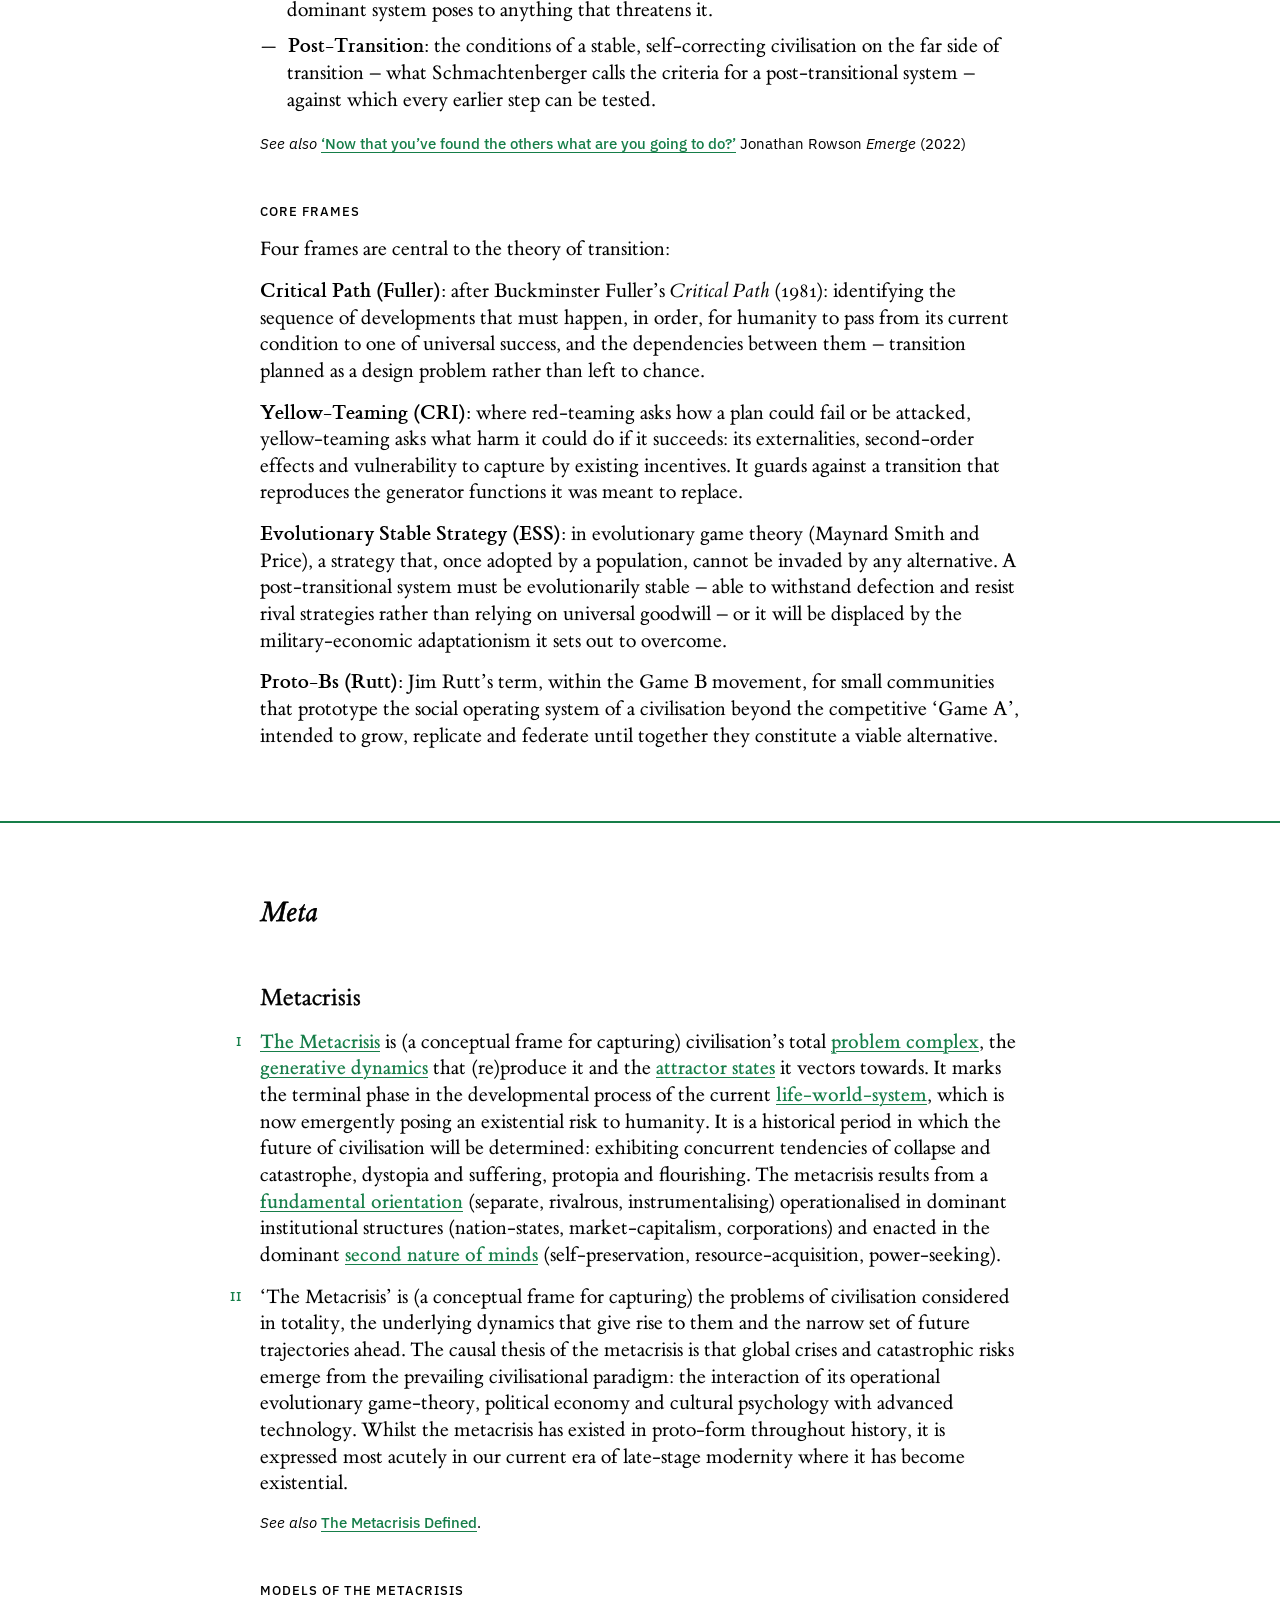
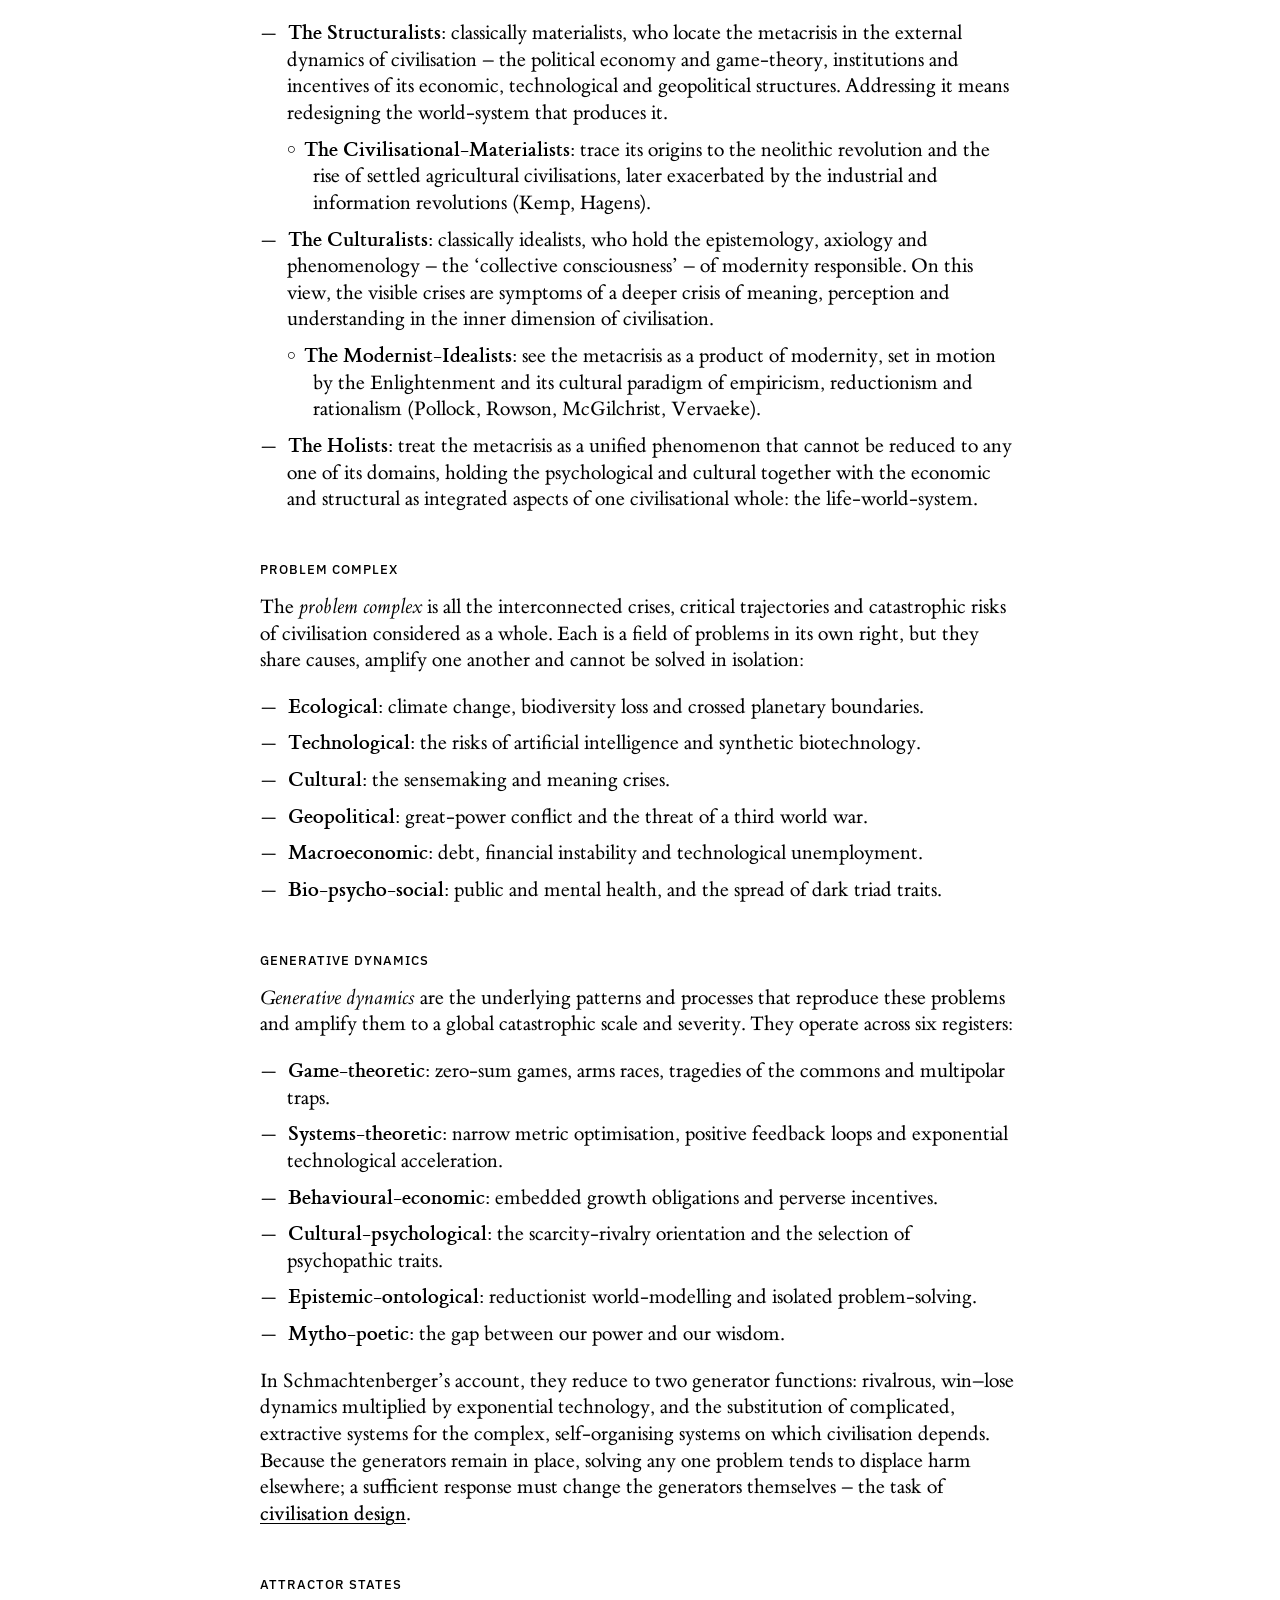
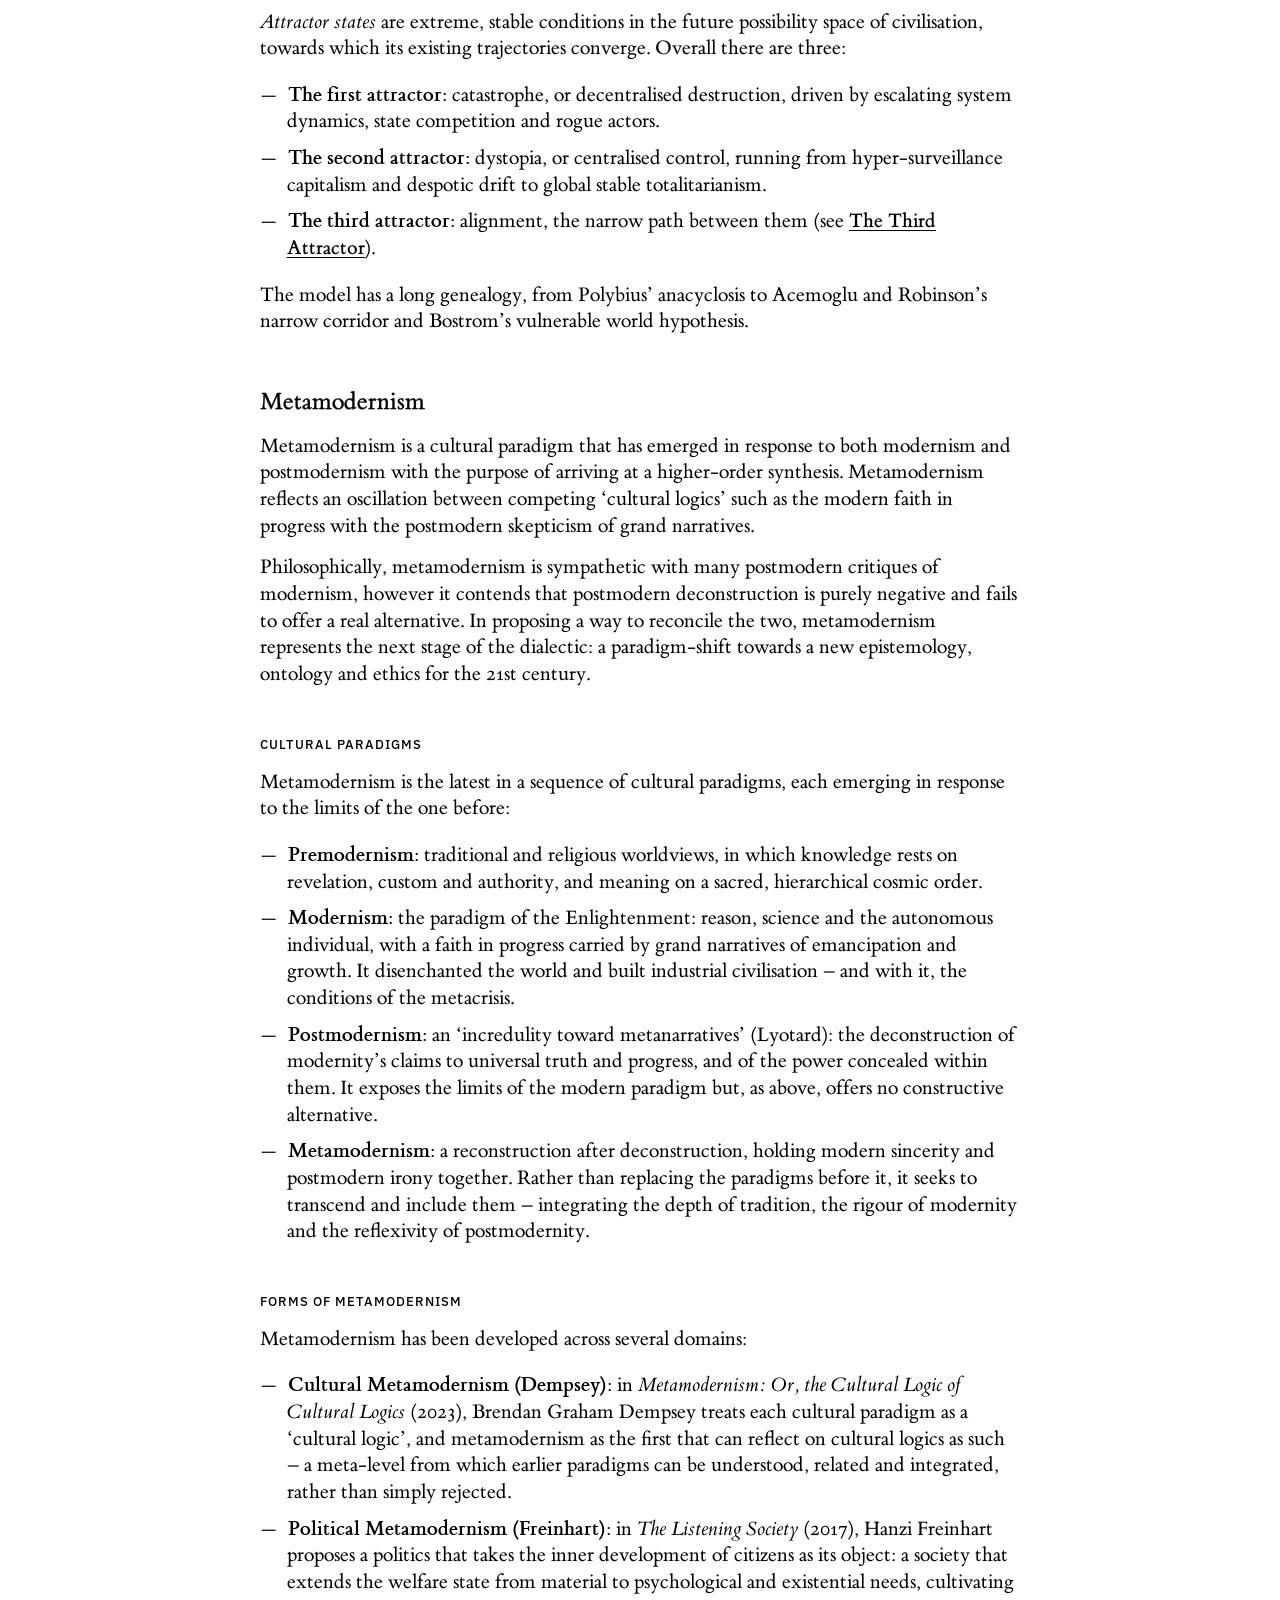
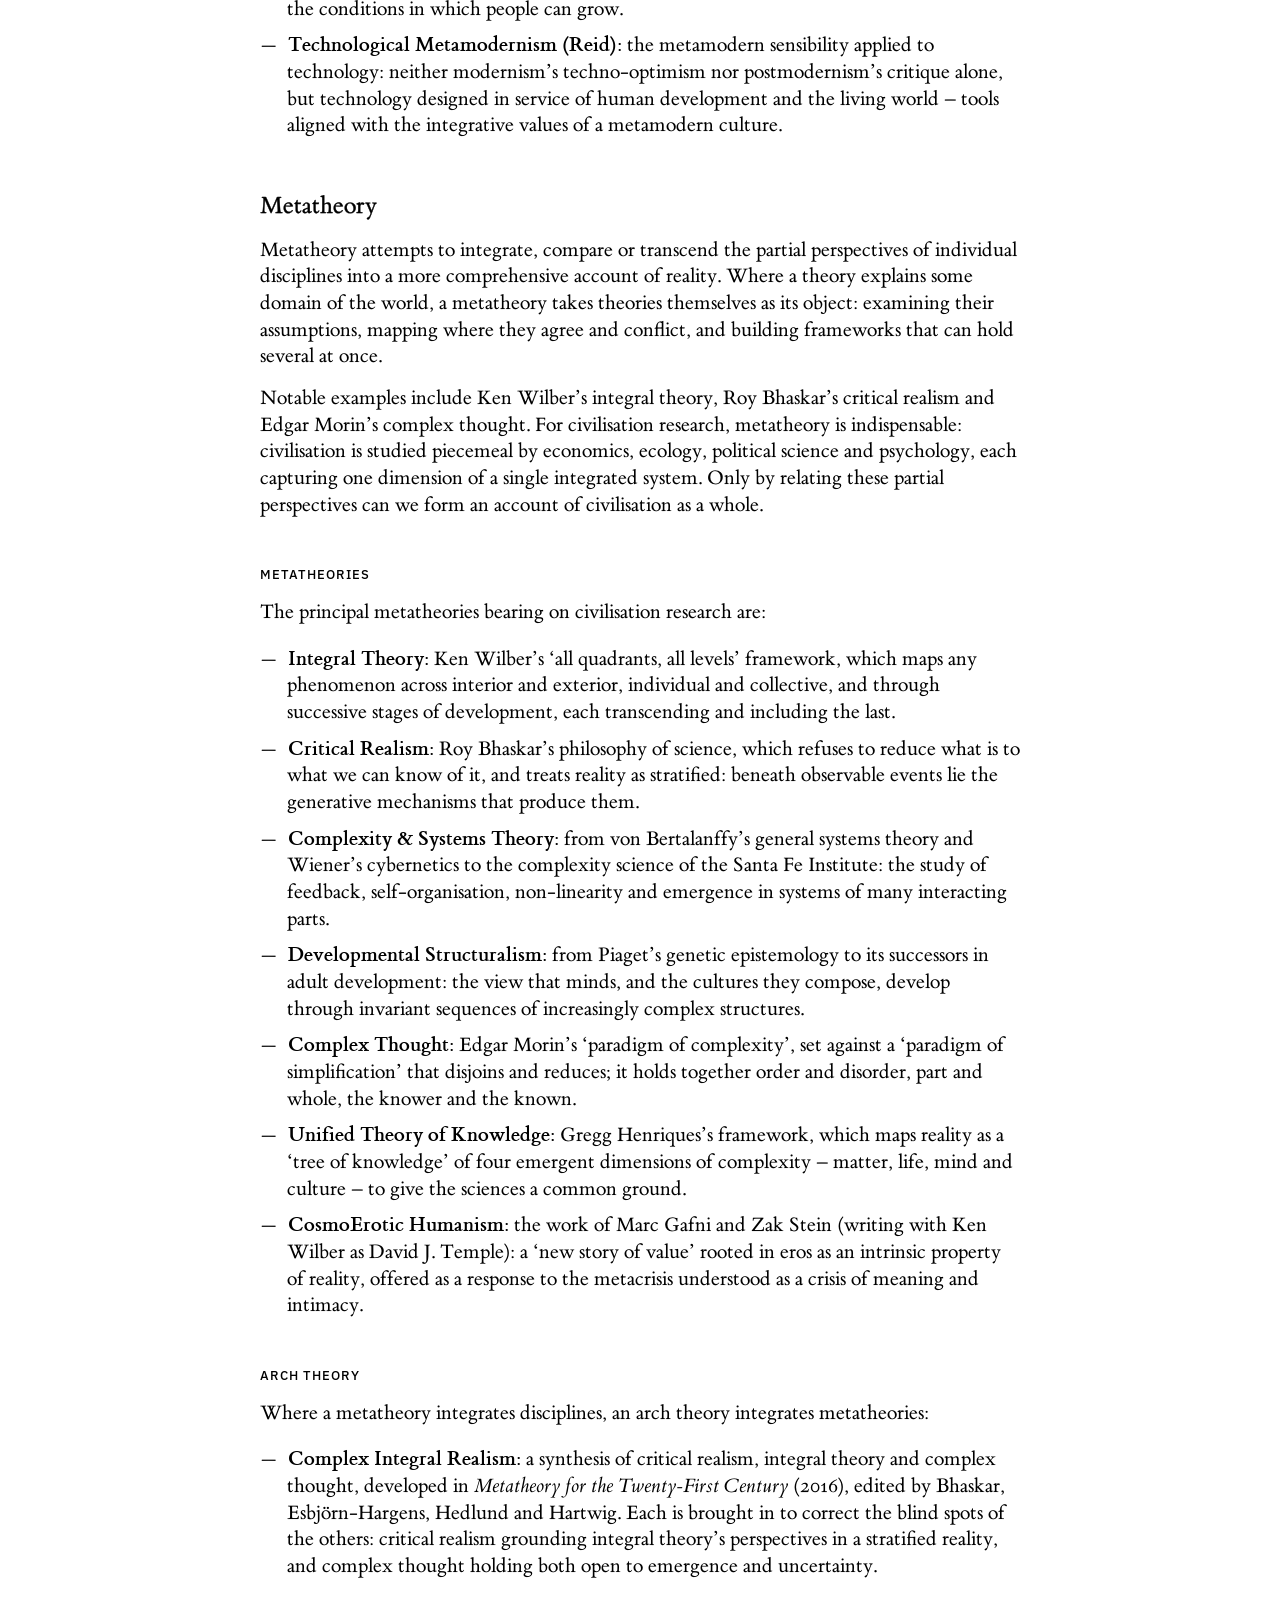
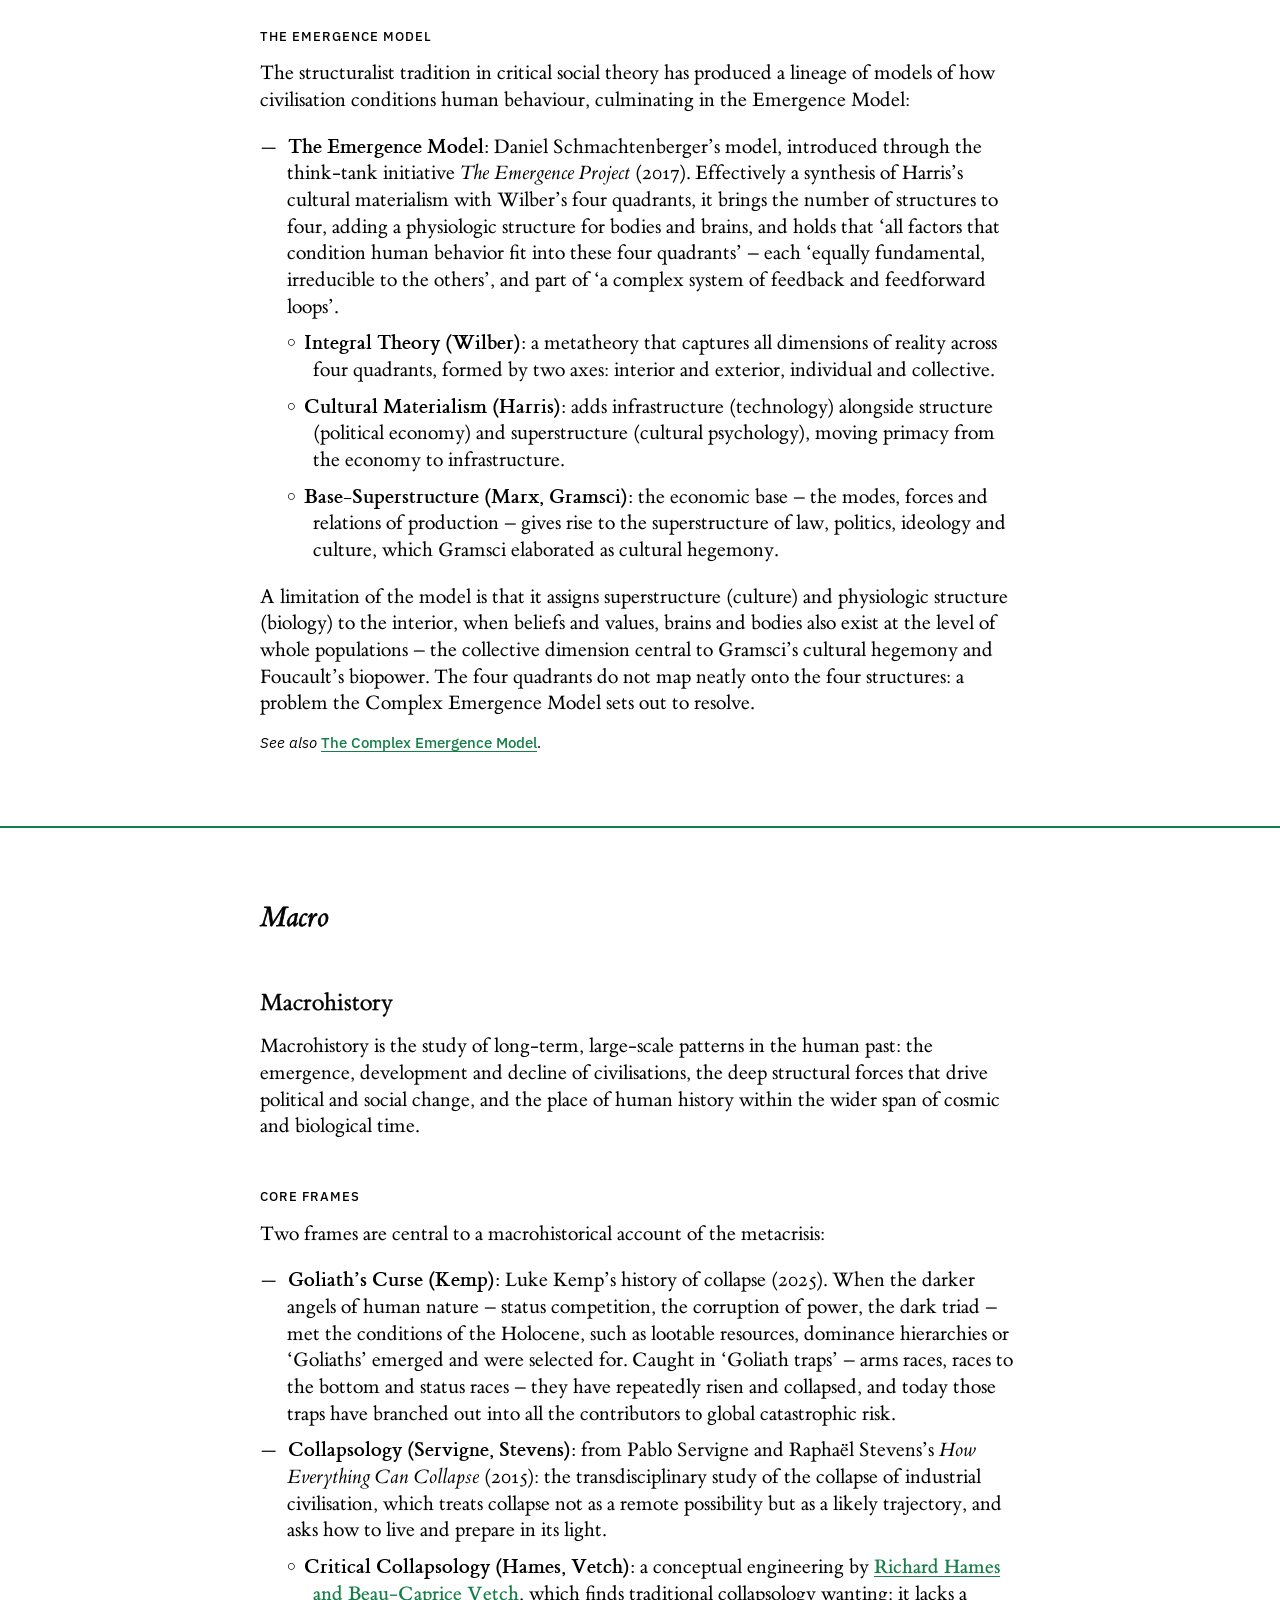
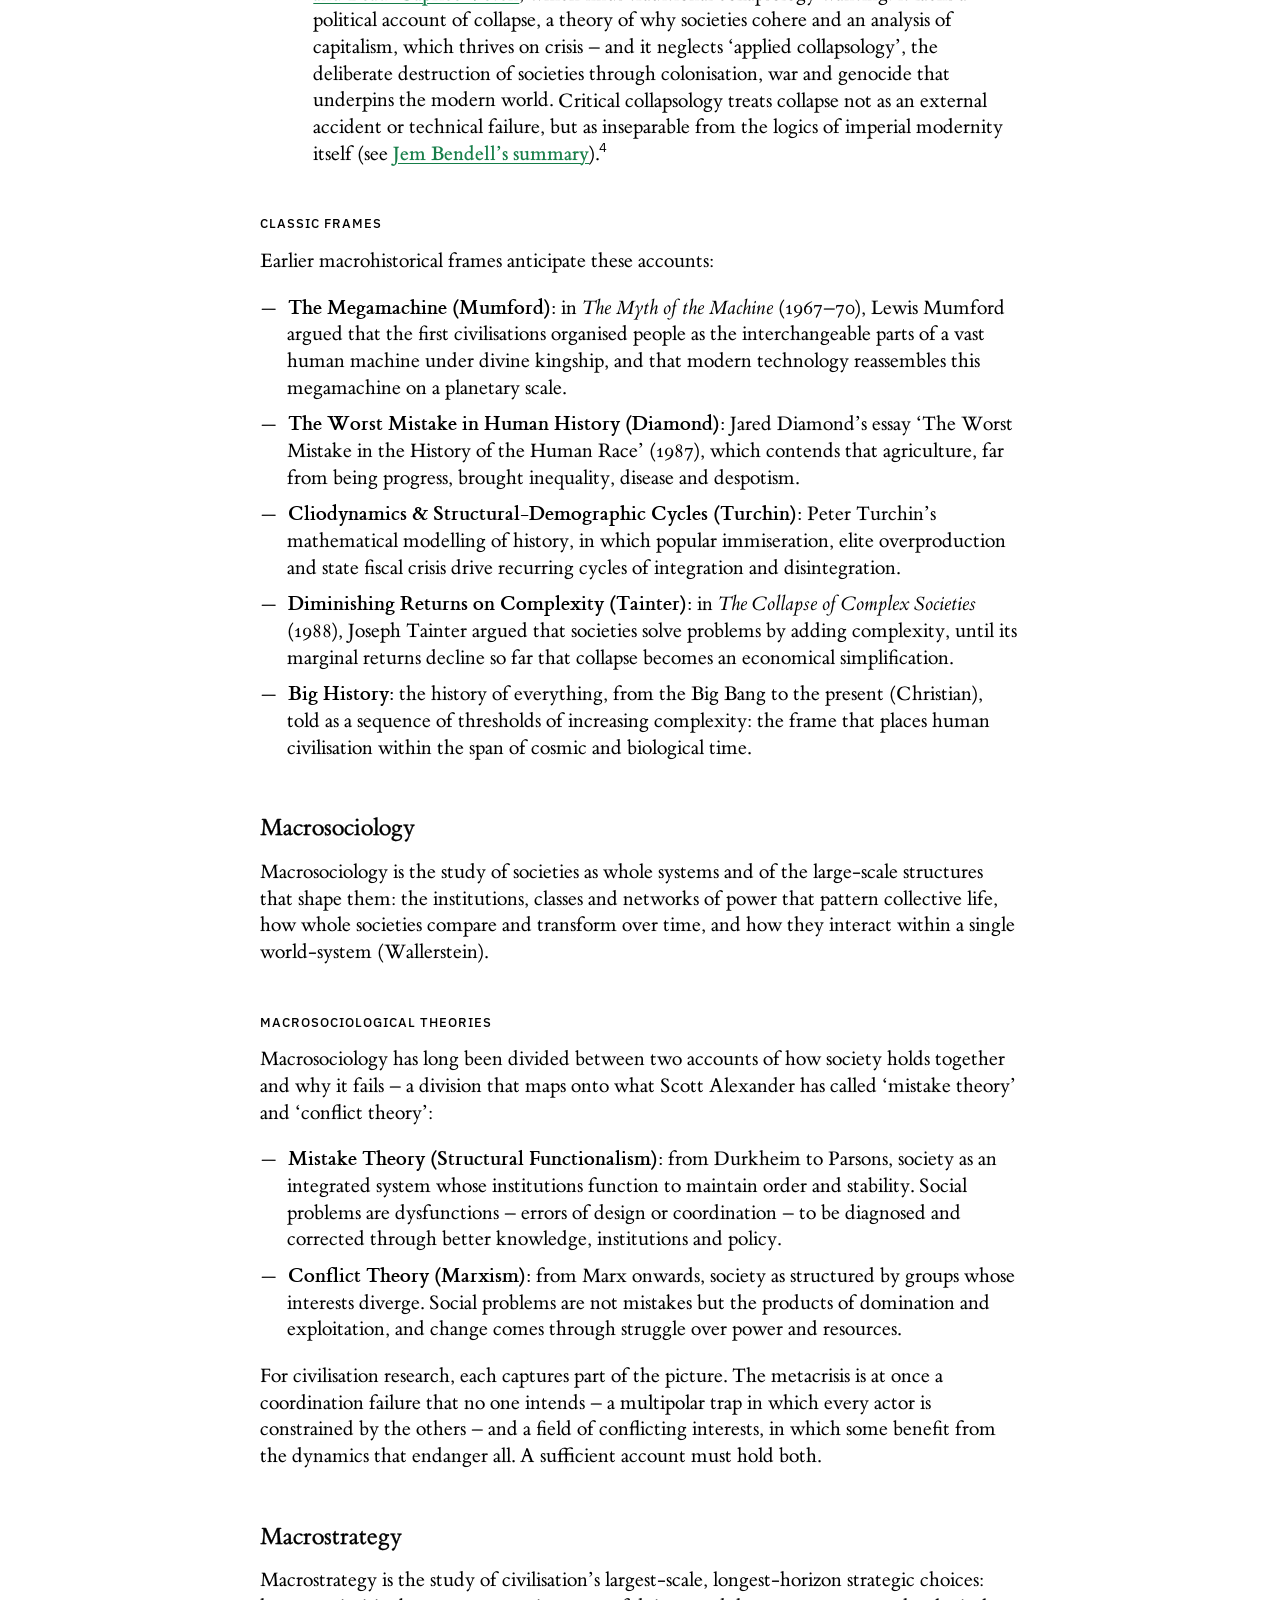
==== commit 6813feca: "Contents list: links to every section, and the Agenda Each cluster and frame in the Contents band no" ====
--- a/index.html
+++ b/index.html
@@ -1639,6 +1639,27 @@
       break-inside: avoid;
     }
 
+    /* the contents are links to their sections, in the list's own colour,
+       underlined on hover */
+    .article-body #contents .live-list a {
+      color: inherit;
+      font-weight: inherit;
+      text-decoration: none;
+      text-underline-offset: 3px;
+    }
+
+    .article-body #contents .live-list a:hover,
+    .article-body #contents .live-list a:focus-visible {
+      text-decoration: underline;
+      text-decoration-thickness: 1px;
+    }
+
+    /* the closing section, on a line of its own below the columns */
+    #contents .live-list.contents-after {
+      columns: 1;
+      margin-top: 20px;
+    }
+
     /* a short list keeps to a single column */
     #contents .live-list.one-col {
       columns: 1;
@@ -2631,27 +2652,31 @@
               <h2><a class="heading-link" href="#contents">Contents</a></h2>
 
               <ul class="dash-list live-list">
-                <li><em>Civilisational</em>
+                <li><a href="#civilisational"><em>Civilisational</em></a>
                   <ul class="dash-list live-sub">
-                    <li>Civilisational Mechanics</li>
-                    <li>Civilisation Design</li>
-                    <li>Civilisational Transition</li>
+                    <li><a href="#civilisational-mechanics">Civilisational Mechanics</a></li>
+                    <li><a href="#civilisation-design">Civilisation Design</a></li>
+                    <li><a href="#civilisational-transition">Civilisational Transition</a></li>
                   </ul>
                 </li>
-                <li><em>Meta</em>
+                <li><a href="#meta"><em>Meta</em></a>
                   <ul class="dash-list live-sub">
-                    <li>Metacrisis</li>
-                    <li>Metamodernism</li>
-                    <li>Metatheory</li>
+                    <li><a href="#metacrisis">Metacrisis</a></li>
+                    <li><a href="#metamodernism">Metamodernism</a></li>
+                    <li><a href="#metatheory">Metatheory</a></li>
                   </ul>
                 </li>
-                <li><em>Macro</em>
+                <li><a href="#macro"><em>Macro</em></a>
                   <ul class="dash-list live-sub">
-                    <li>Macrohistory</li>
-                    <li>Macrosociology</li>
-                    <li>Macrostrategy</li>
+                    <li><a href="#macrohistory">Macrohistory</a></li>
+                    <li><a href="#macrosociology">Macrosociology</a></li>
+                    <li><a href="#macrostrategy">Macrostrategy</a></li>
                   </ul>
                 </li>
+              </ul>
+
+              <ul class="dash-list live-list contents-after">
+                <li><a href="#agenda"><em>Civilisation Research: Agenda</em></a></li>
               </ul>
             </section>
 
@@ -2937,6 +2962,26 @@
                 <li><strong>Differential Technological Development:</strong> Nick Bostrom&rsquo;s principle of retarding the development of dangerous technologies and accelerating beneficial ones &ndash; above all those that reduce the risks posed by others &ndash; so that protections arrive before the threats they guard against.</li>
                 <li><strong>D/Acc:</strong> Vitalik Buterin&rsquo;s defensive, decentralised and democratic accelerationism (2023): accelerating the technologies that favour defence over offence and distributed over centralised power, as a path between unchecked acceleration and centralised control.</li>
               </ul>
+            </section>
+
+            <section id="agenda" class="divided">
+              <h2><a class="heading-link" href="#agenda">Civilisation Research: Agenda</a></h2>
+
+              <p>Drawing the nine frames together, a preliminary research agenda &ndash; to be undertaken across a wider, generative cooperative research network &ndash; sets out an open line of inquiry for each:</p>
+
+              <ul class="dash-list live-list">
+                <li><strong>Civilisational Mechanics:</strong> formalising the theory of historical development &ndash; military-economic and cultural-psychological adaptationism &ndash; into models of civilisation&rsquo;s generative dynamics that can be tested against the historical record.</li>
+                <li><strong>Civilisation Design:</strong> specifying the criteria and constraints of a viable world-system, and designing prototype institutions for autopoietic alignment that are evolutionarily stable.</li>
+                <li><strong>Civilisational Transition:</strong> mapping the critical path from triage to post-transition, and learning how to manage transition risk as new systems grow within the old.</li>
+                <li><strong>Metacrisis:</strong> integrating the structuralist, culturalist and holist models into a unified account of the problem complex, its generative dynamics and its attractor states.</li>
+                <li><strong>Metamodernism:</strong> developing a cultural paradigm &ndash; an epistemology, ontology and ethics &ndash; capable of sustaining a post-transitional civilisation.</li>
+                <li><strong>Metatheory:</strong> building an arch theory adequate to civilisation as an object of study, beginning with a successor to the Emergence Model.</li>
+                <li><strong>Macrohistory:</strong> reconstructing the developmental process of civilisation from its initial conditions to the present, and testing theories of collapse against it.</li>
+                <li><strong>Macrosociology:</strong> relating the coordination failures and the conflicting interests of the metacrisis in a single account of the world-system.</li>
+                <li><strong>Macrostrategy:</strong> prioritising between interventions across time horizons, and sequencing technological development so that protections arrive before the threats they guard against.</li>
+              </ul>
+
+              <p>Each line of inquiry is open, and the agenda is an invitation: to anyone working at these scales, to take up a question, challenge a frame or propose another.</p>
             </section>
           </div>
         </article>
